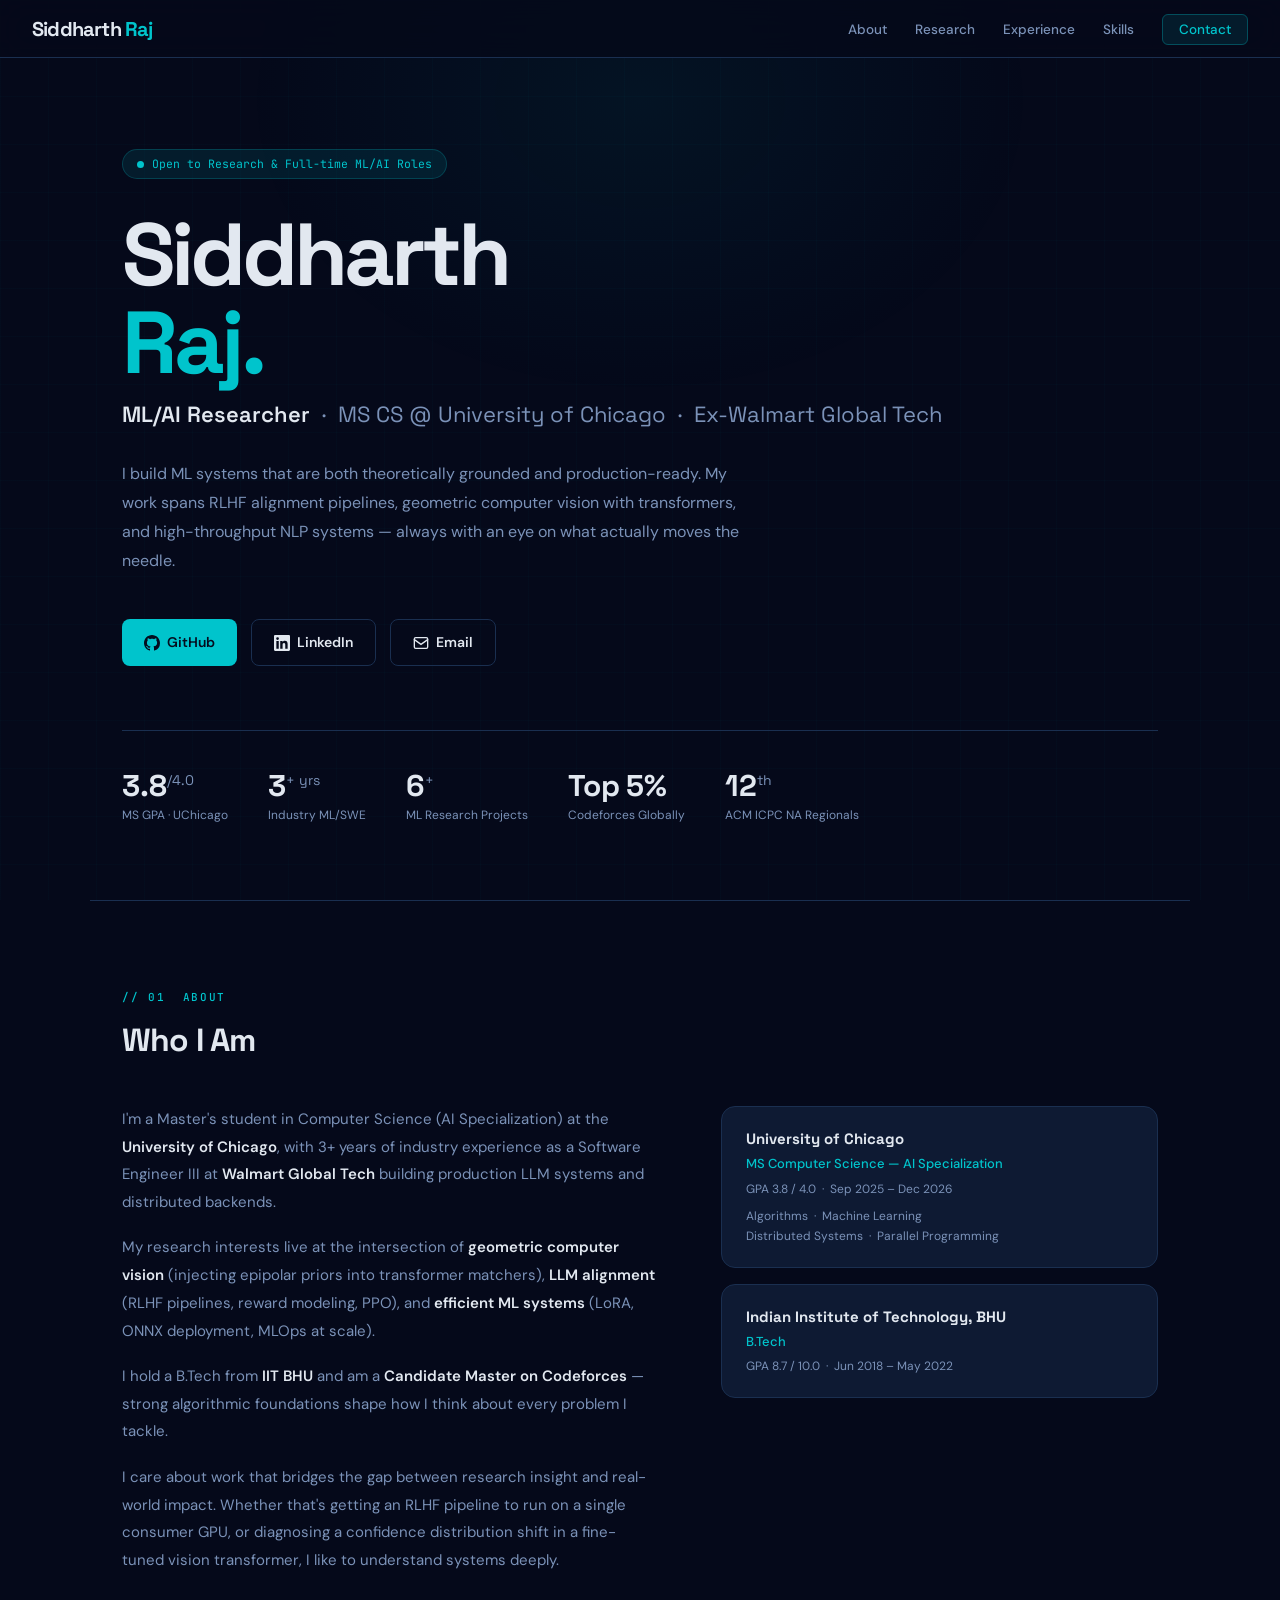
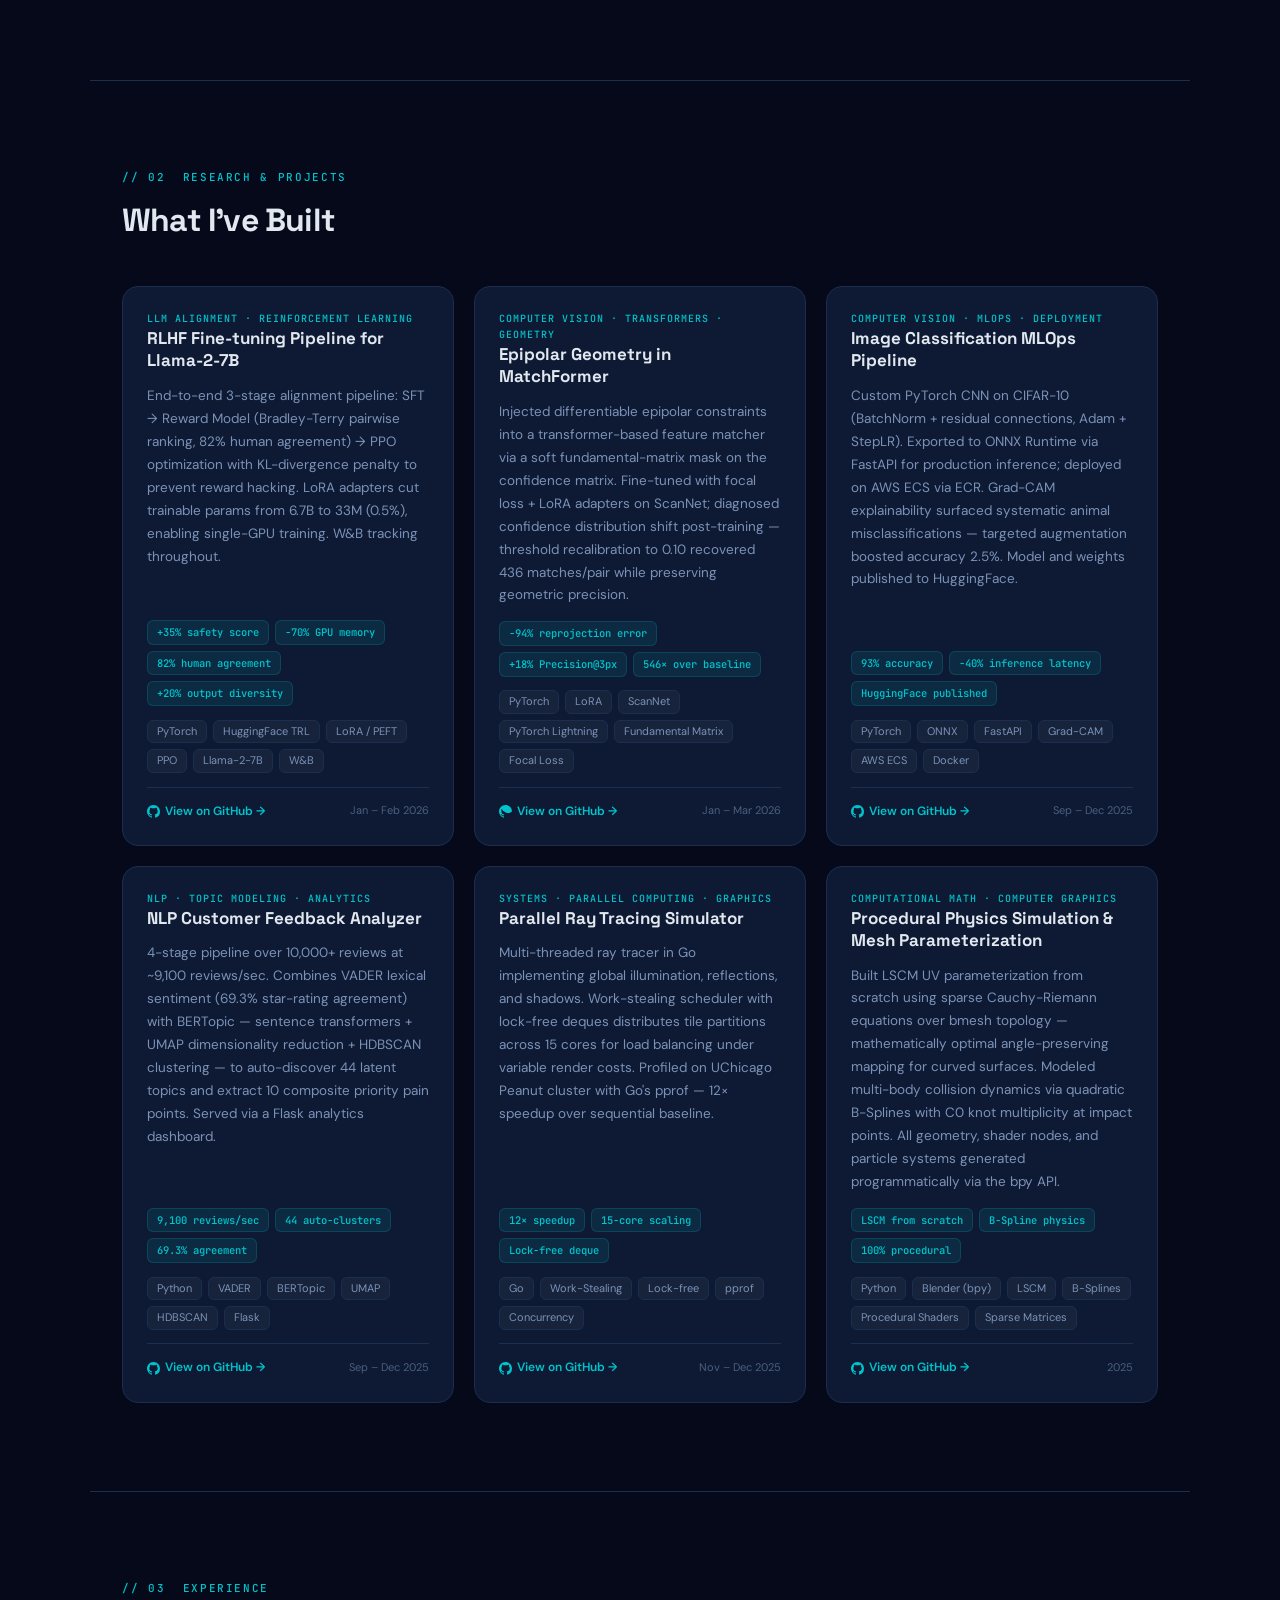
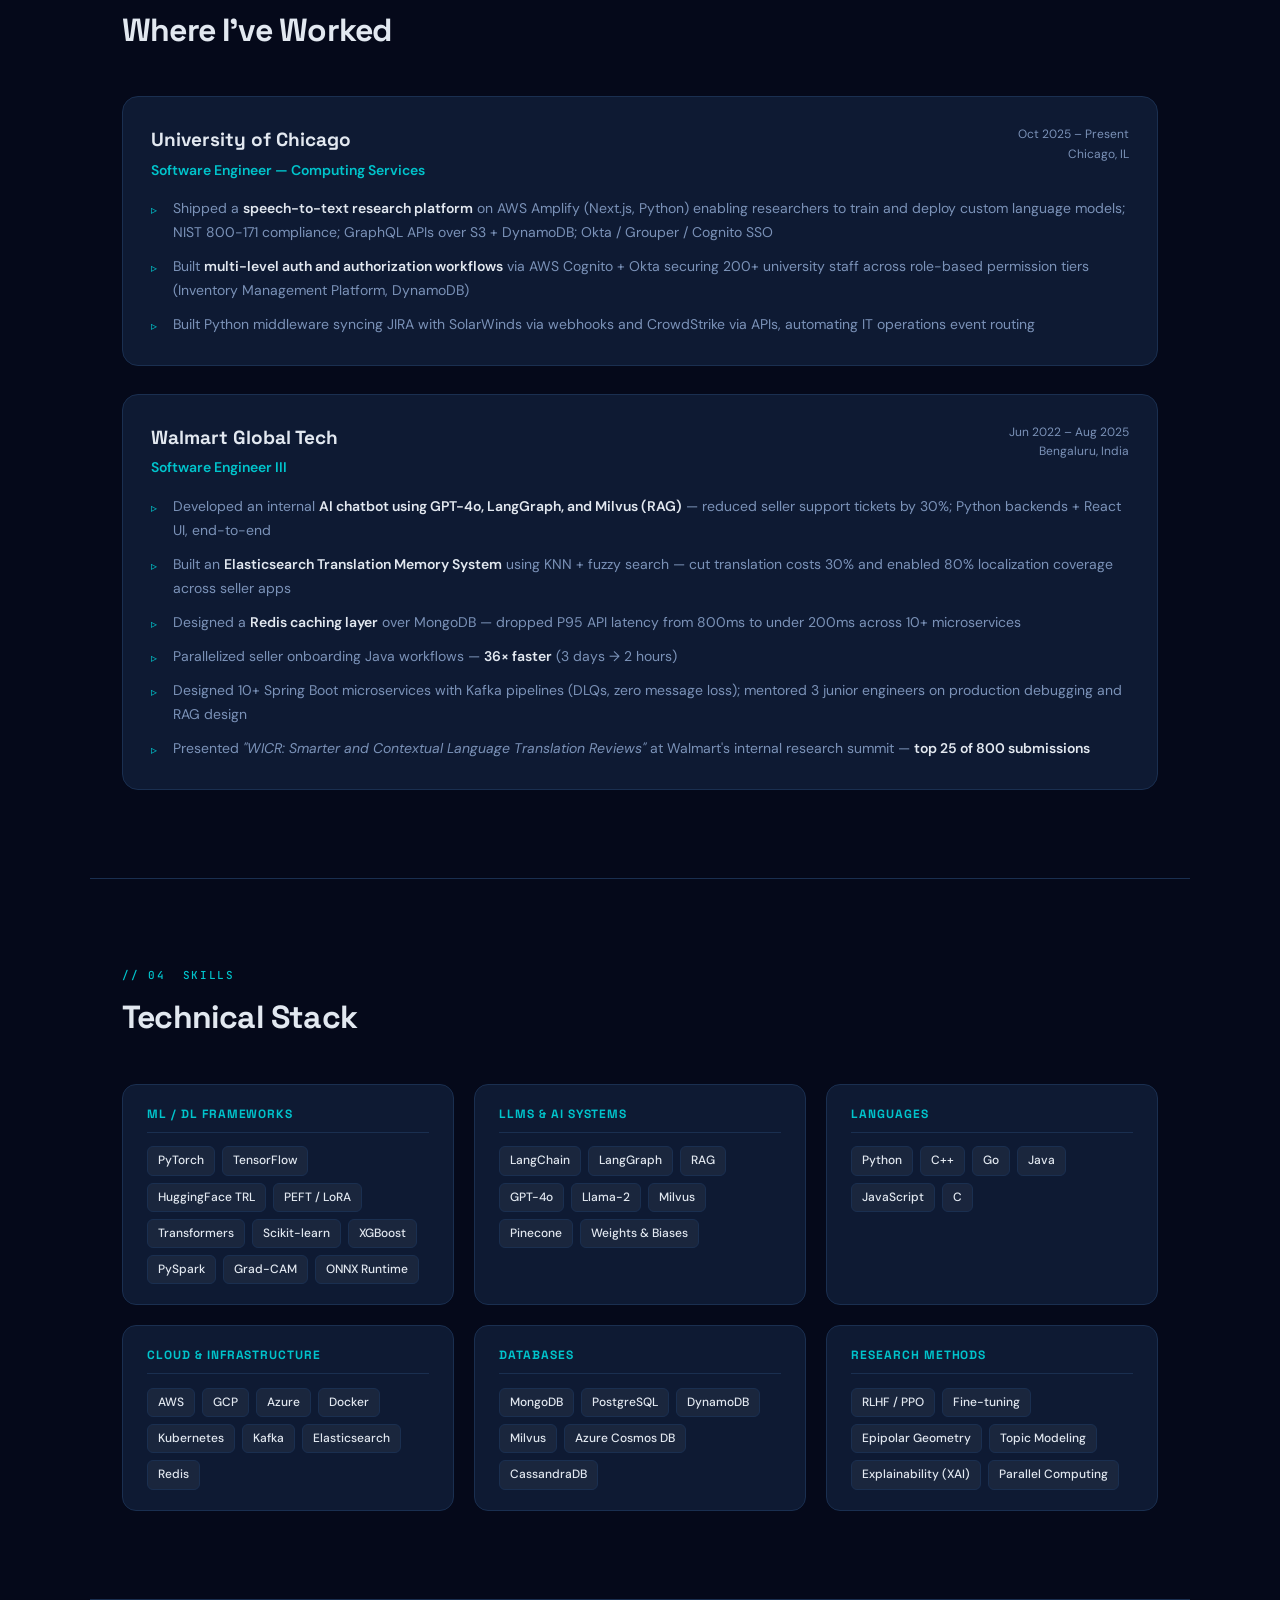
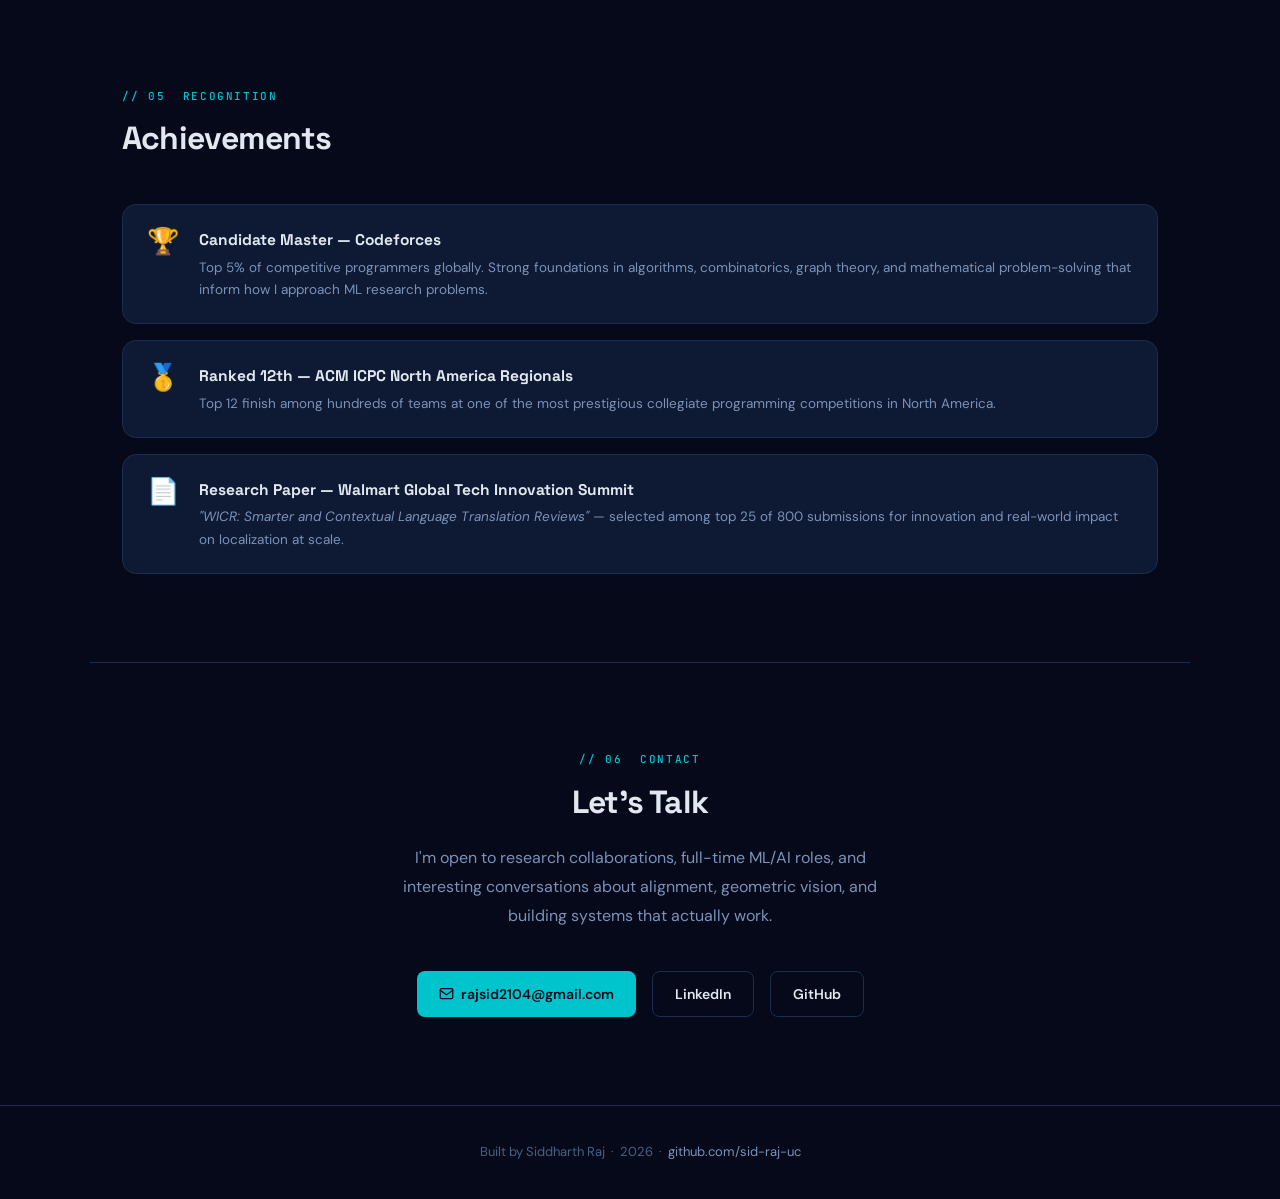
==== index.html @ d649d63a "first commit" ====
<!DOCTYPE html>
<html lang="en">
<head>
  <meta charset="UTF-8">
  <meta name="viewport" content="width=device-width, initial-scale=1.0">
  <title>Siddharth Raj — ML/AI Researcher</title>
  <meta name="description" content="ML/AI Researcher — MS CS (AI Specialization) at University of Chicago. RLHF alignment, geometric computer vision, production ML systems.">
  <link rel="preconnect" href="https://fonts.googleapis.com">
  <link rel="preconnect" href="https://fonts.gstatic.com" crossorigin>
  <link href="https://fonts.googleapis.com/css2?family=Space+Grotesk:wght@300;400;500;600;700&family=DM+Sans:ital,opsz,wght@0,9..40,100..1000;1,9..40,100..1000&family=JetBrains+Mono:wght@400;500&display=swap" rel="stylesheet">
  <style>
    :root {
      --bg:          #05091a;
      --surface:     #0b1428;
      --card:        #0e1a33;
      --card-hover:  #122040;
      --accent:      #00c4cc;
      --accent-dim:  rgba(0,196,204,0.10);
      --accent2:     #818cf8;
      --text:        #e2e8f0;
      --text-muted:  #7b92b8;
      --text-faint:  #4a6080;
      --border:      #1a2f50;
      --border-hover:#2a4870;
    }

    *, *::before, *::after { margin: 0; padding: 0; box-sizing: border-box; }
    html { scroll-behavior: smooth; font-size: 16px; }

    body {
      font-family: 'DM Sans', sans-serif;
      background: var(--bg);
      color: var(--text);
      line-height: 1.6;
      overflow-x: hidden;
    }

    /* ─── GRID BACKGROUND ─── */
    body::before {
      content: '';
      position: fixed;
      inset: 0;
      background-image:
        linear-gradient(rgba(0,196,204,0.025) 1px, transparent 1px),
        linear-gradient(90deg, rgba(0,196,204,0.025) 1px, transparent 1px);
      background-size: 48px 48px;
      pointer-events: none;
      z-index: 0;
    }

    /* Radial glow top center */
    body::after {
      content: '';
      position: fixed;
      top: -200px;
      left: 50%;
      transform: translateX(-50%);
      width: 800px;
      height: 600px;
      background: radial-gradient(ellipse at center, rgba(0,196,204,0.06) 0%, transparent 70%);
      pointer-events: none;
      z-index: 0;
    }

    nav, main, footer { position: relative; z-index: 1; }

    /* ─── NAV ─── */
    nav {
      position: fixed;
      top: 0; left: 0; right: 0;
      z-index: 100;
      height: 58px;
      display: flex;
      align-items: center;
      justify-content: space-between;
      padding: 0 2rem;
      background: rgba(5,9,26,0.80);
      backdrop-filter: blur(16px);
      border-bottom: 1px solid var(--border);
    }

    .nav-logo {
      font-family: 'Space Grotesk', sans-serif;
      font-weight: 700;
      font-size: 20px;
      color: var(--text);
      letter-spacing: -0.04em;
    }

    .nav-logo span { color: var(--accent); }

    .nav-links {
      display: flex;
      gap: 1.75rem;
      list-style: none;
    }

    .nav-links a {
      font-size: 13.5px;
      font-weight: 500;
      color: var(--text-muted);
      text-decoration: none;
      transition: color 0.2s;
    }

    .nav-links a:hover { color: var(--accent); }

    .nav-cta {
      padding: 6px 16px;
      background: var(--accent-dim);
      border: 1px solid rgba(0,196,204,0.30);
      border-radius: 6px;
      color: var(--accent) !important;
    }

    /* ─── LAYOUT ─── */
    main { padding-top: 58px; }

    section {
      padding: 5.5rem 2rem;
      max-width: 1100px;
      margin: 0 auto;
    }

    .section-label {
      font-family: 'JetBrains Mono', monospace;
      font-size: 11px;
      font-weight: 500;
      color: var(--accent);
      text-transform: uppercase;
      letter-spacing: 0.15em;
      margin-bottom: 0.5rem;
    }

    .section-title {
      font-family: 'Space Grotesk', sans-serif;
      font-size: clamp(24px, 3.5vw, 32px);
      font-weight: 700;
      letter-spacing: -0.025em;
      margin-bottom: 2.5rem;
    }

    hr.section-rule {
      border: none;
      border-top: 1px solid var(--border);
      max-width: 1100px;
      margin: 0 auto;
    }

    /* ─── HERO ─── */
    #hero {
      min-height: calc(100vh - 58px);
      display: flex;
      flex-direction: column;
      justify-content: center;
      padding-top: 4rem;
      padding-bottom: 3rem;
    }

    .hero-badge {
      display: inline-flex;
      align-items: center;
      gap: 8px;
      font-family: 'JetBrains Mono', monospace;
      font-size: 11.5px;
      color: var(--accent);
      background: var(--accent-dim);
      border: 1px solid rgba(0,196,204,0.22);
      border-radius: 100px;
      padding: 5px 14px;
      margin-bottom: 2rem;
      width: fit-content;
    }

    .hero-badge .dot {
      width: 7px; height: 7px;
      border-radius: 50%;
      background: var(--accent);
      animation: pulse 2.2s ease-in-out infinite;
    }

    @keyframes pulse {
      0%, 100% { opacity: 1; transform: scale(1); }
      50%       { opacity: 0.35; transform: scale(0.85); }
    }

    #hero h1 {
      font-family: 'Space Grotesk', sans-serif;
      font-size: clamp(52px, 8vw, 88px);
      font-weight: 700;
      letter-spacing: -0.045em;
      line-height: 1.0;
      color: var(--text);
      margin-bottom: 0.6rem;
    }

    #hero h1 .name-accent { color: var(--accent); }

    .hero-tagline {
      font-family: 'Space Grotesk', sans-serif;
      font-size: clamp(17px, 2.5vw, 22px);
      font-weight: 400;
      color: var(--text-muted);
      margin-bottom: 1.75rem;
    }

    .hero-tagline strong { color: var(--text); font-weight: 600; }

    .hero-desc {
      font-size: 16px;
      color: var(--text-muted);
      max-width: 620px;
      line-height: 1.8;
      margin-bottom: 2.75rem;
    }

    .hero-cta {
      display: flex;
      gap: 0.875rem;
      flex-wrap: wrap;
      margin-bottom: 4rem;
    }

    .btn {
      display: inline-flex; align-items: center; gap: 7px;
      padding: 11px 22px; border-radius: 8px;
      font-size: 14px; font-weight: 600;
      text-decoration: none;
      transition: all 0.2s;
      cursor: pointer;
    }

    .btn-primary {
      background: var(--accent);
      color: #040c1e;
    }

    .btn-primary:hover {
      background: #10d9e2;
      transform: translateY(-2px);
      box-shadow: 0 10px 28px rgba(0,196,204,0.28);
    }

    .btn-outline {
      background: transparent;
      color: var(--text);
      border: 1px solid var(--border);
    }

    .btn-outline:hover {
      border-color: var(--accent);
      color: var(--accent);
      transform: translateY(-2px);
    }

    .hero-stats {
      display: flex;
      gap: 2.5rem;
      padding-top: 2.5rem;
      border-top: 1px solid var(--border);
      flex-wrap: wrap;
    }

    .stat-val {
      font-family: 'Space Grotesk', sans-serif;
      font-size: 30px;
      font-weight: 700;
      color: var(--text);
      line-height: 1;
    }

    .stat-val sup {
      font-size: 14px;
      color: var(--text-muted);
      font-weight: 400;
    }

    .stat-lbl {
      font-size: 12px;
      color: var(--text-muted);
      margin-top: 5px;
    }

    /* ─── ABOUT ─── */
    .about-grid {
      display: grid;
      grid-template-columns: 1.1fr 0.9fr;
      gap: 4rem;
      align-items: start;
    }

    .about-text p {
      font-size: 15px;
      color: var(--text-muted);
      line-height: 1.85;
      margin-bottom: 1.1rem;
    }

    .about-text p strong { color: var(--text); font-weight: 600; }

    .edu-cards { display: flex; flex-direction: column; gap: 1rem; }

    .edu-card {
      background: var(--card);
      border: 1px solid var(--border);
      border-radius: 14px;
      padding: 1.25rem 1.5rem;
      transition: border-color 0.2s, background 0.2s;
    }

    .edu-card:hover {
      border-color: var(--accent);
      background: var(--card-hover);
    }

    .edu-school {
      font-family: 'Space Grotesk', sans-serif;
      font-size: 15px;
      font-weight: 700;
      color: var(--text);
    }

    .edu-degree {
      font-size: 13px;
      color: var(--accent);
      font-weight: 500;
      margin-top: 3px;
    }

    .edu-meta { font-size: 12px; color: var(--text-muted); margin-top: 5px; }

    /* ─── PROJECTS ─── */
    .project-grid {
      display: grid;
      grid-template-columns: repeat(auto-fill, minmax(330px, 1fr));
      gap: 1.25rem;
    }

    .project-card {
      background: var(--card);
      border: 1px solid var(--border);
      border-radius: 16px;
      padding: 1.5rem;
      display: flex;
      flex-direction: column;
      gap: 0.85rem;
      text-decoration: none;
      color: inherit;
      position: relative;
      overflow: hidden;
      transition: border-color 0.25s, background 0.25s, transform 0.25s, box-shadow 0.25s;
    }

    .project-card::after {
      content: '';
      position: absolute;
      top: 0; left: 0; right: 0;
      height: 2px;
      background: linear-gradient(90deg, var(--accent), var(--accent2));
      opacity: 0;
      transition: opacity 0.25s;
    }

    .project-card:hover {
      border-color: var(--border-hover);
      background: var(--card-hover);
      transform: translateY(-4px);
      box-shadow: 0 16px 40px rgba(0,0,0,0.35);
    }

    .project-card:hover::after { opacity: 1; }

    .project-kind {
      font-family: 'JetBrains Mono', monospace;
      font-size: 10px;
      font-weight: 500;
      color: var(--accent);
      text-transform: uppercase;
      letter-spacing: 0.1em;
    }

    .project-name {
      font-family: 'Space Grotesk', sans-serif;
      font-size: 17px;
      font-weight: 700;
      color: var(--text);
      line-height: 1.3;
    }

    .project-desc {
      font-size: 13.5px;
      color: var(--text-muted);
      line-height: 1.7;
      flex: 1;
    }

    .metrics {
      display: flex;
      flex-wrap: wrap;
      gap: 6px;
    }

    .chip {
      font-family: 'JetBrains Mono', monospace;
      font-size: 10.5px;
      font-weight: 500;
      color: var(--accent);
      background: var(--accent-dim);
      border: 1px solid rgba(0,196,204,0.18);
      border-radius: 6px;
      padding: 3px 9px;
    }

    .tags {
      display: flex;
      flex-wrap: wrap;
      gap: 6px;
    }

    .tag {
      font-size: 11px;
      color: var(--text-muted);
      background: rgba(255,255,255,0.04);
      border: 1px solid var(--border);
      border-radius: 6px;
      padding: 2px 9px;
    }

    .project-footer {
      display: flex;
      justify-content: space-between;
      align-items: center;
      padding-top: 0.875rem;
      border-top: 1px solid var(--border);
    }

    .gh-link {
      font-size: 12px;
      font-weight: 600;
      color: var(--accent);
      display: flex;
      align-items: center;
      gap: 5px;
    }

    .project-date { font-size: 11px; color: var(--text-faint); }

    /* ─── EXPERIENCE ─── */
    .exp-list { display: flex; flex-direction: column; gap: 1.75rem; }

    .exp-card {
      background: var(--card);
      border: 1px solid var(--border);
      border-radius: 16px;
      padding: 1.75rem;
      transition: border-color 0.2s, background 0.2s;
    }

    .exp-card:hover {
      border-color: var(--border-hover);
      background: var(--card-hover);
    }

    .exp-header {
      display: flex;
      justify-content: space-between;
      align-items: flex-start;
      gap: 1rem;
      margin-bottom: 1rem;
    }

    .exp-company {
      font-family: 'Space Grotesk', sans-serif;
      font-size: 19px;
      font-weight: 700;
      color: var(--text);
    }

    .exp-role {
      font-size: 14px;
      font-weight: 600;
      color: var(--accent);
      margin-top: 3px;
    }

    .exp-meta {
      text-align: right;
      font-size: 12px;
      color: var(--text-muted);
      line-height: 1.6;
      white-space: nowrap;
    }

    .exp-bullets {
      list-style: none;
      display: flex;
      flex-direction: column;
      gap: 0.65rem;
    }

    .exp-bullets li {
      font-size: 14px;
      color: var(--text-muted);
      padding-left: 1.4rem;
      position: relative;
      line-height: 1.7;
    }

    .exp-bullets li::before {
      content: '▹';
      position: absolute;
      left: 0;
      color: var(--accent);
      font-size: 12px;
      top: 3px;
    }

    .exp-bullets li strong { color: var(--text); font-weight: 600; }

    /* ─── SKILLS ─── */
    .skills-grid {
      display: grid;
      grid-template-columns: repeat(auto-fill, minmax(260px, 1fr));
      gap: 1.25rem;
    }

    .skill-group {
      background: var(--card);
      border: 1px solid var(--border);
      border-radius: 14px;
      padding: 1.25rem 1.5rem;
    }

    .skill-cat {
      font-family: 'Space Grotesk', sans-serif;
      font-size: 12px;
      font-weight: 700;
      text-transform: uppercase;
      letter-spacing: 0.08em;
      color: var(--accent);
      margin-bottom: 0.85rem;
      padding-bottom: 0.5rem;
      border-bottom: 1px solid var(--border);
    }

    .skill-tags { display: flex; flex-wrap: wrap; gap: 7px; }

    .skill-tag {
      font-size: 12px;
      color: var(--text);
      background: rgba(255,255,255,0.05);
      border: 1px solid var(--border);
      border-radius: 6px;
      padding: 4px 10px;
      font-weight: 500;
    }

    /* ─── ACHIEVEMENTS ─── */
    .ach-list { display: flex; flex-direction: column; gap: 1rem; }

    .ach-card {
      display: flex;
      align-items: flex-start;
      gap: 1.25rem;
      background: var(--card);
      border: 1px solid var(--border);
      border-radius: 14px;
      padding: 1.4rem 1.5rem;
      transition: border-color 0.2s, background 0.2s;
    }

    .ach-card:hover {
      border-color: var(--border-hover);
      background: var(--card-hover);
    }

    .ach-icon { font-size: 26px; flex-shrink: 0; line-height: 1; }

    .ach-title {
      font-family: 'Space Grotesk', sans-serif;
      font-size: 15.5px;
      font-weight: 700;
      color: var(--text);
    }

    .ach-desc { font-size: 13.5px; color: var(--text-muted); margin-top: 4px; line-height: 1.65; }

    /* ─── CONTACT ─── */
    #contact { text-align: center; }
    #contact .section-title { margin-bottom: 1rem; }

    .contact-desc {
      font-size: 16px;
      color: var(--text-muted);
      max-width: 480px;
      margin: 0 auto 2.5rem;
      line-height: 1.8;
    }

    .contact-links {
      display: flex;
      justify-content: center;
      gap: 1rem;
      flex-wrap: wrap;
    }

    /* ─── FOOTER ─── */
    footer {
      text-align: center;
      padding: 2.25rem 2rem;
      border-top: 1px solid var(--border);
      font-size: 13px;
      color: var(--text-faint);
    }

    footer a { color: var(--text-muted); text-decoration: none; }
    footer a:hover { color: var(--accent); }

    /* ─── FADE IN ─── */
    .fade-in {
      opacity: 0;
      transform: translateY(22px);
      transition: opacity 0.65s ease, transform 0.65s ease;
    }

    .fade-in.visible { opacity: 1; transform: translateY(0); }

    /* staggered children */
    .stagger > * { opacity: 0; transform: translateY(18px); transition: opacity 0.55s ease, transform 0.55s ease; }
    .stagger.visible > *:nth-child(1) { opacity:1; transform:none; transition-delay: 0.05s; }
    .stagger.visible > *:nth-child(2) { opacity:1; transform:none; transition-delay: 0.15s; }
    .stagger.visible > *:nth-child(3) { opacity:1; transform:none; transition-delay: 0.25s; }
    .stagger.visible > *:nth-child(4) { opacity:1; transform:none; transition-delay: 0.32s; }
    .stagger.visible > *:nth-child(5) { opacity:1; transform:none; transition-delay: 0.38s; }
    .stagger.visible > *:nth-child(6) { opacity:1; transform:none; transition-delay: 0.44s; }

    /* ─── ICONS (inline SVG helpers) ─── */
    .icon { display: inline-block; vertical-align: middle; }

    /* ─── RESPONSIVE ─── */
    @media (max-width: 768px) {
      .about-grid { grid-template-columns: 1fr; gap: 2.5rem; }
      .exp-header { flex-direction: column; }
      .exp-meta { text-align: left; }
      .nav-links { display: none; }
      .hero-stats { gap: 1.75rem; }
    }

    @media (max-width: 480px) {
      section { padding: 3.5rem 1.25rem; }
      #hero h1 { font-size: 44px; }
      .project-grid { grid-template-columns: 1fr; }
    }
  </style>
</head>
<body>

  <!-- ─── NAV ─── -->
  <nav>
    <div class="nav-logo">Siddharth<span> Raj</span></div>
    <ul class="nav-links">
      <li><a href="#about">About</a></li>
      <li><a href="#projects">Research</a></li>
      <li><a href="#experience">Experience</a></li>
      <li><a href="#skills">Skills</a></li>
      <li><a href="#contact" class="nav-cta">Contact</a></li>
    </ul>
  </nav>

  <main>

    <!-- ─── HERO ─── -->
    <section id="hero">
      <div class="hero-badge">
        <span class="dot"></span>
        Open to Research &amp; Full-time ML/AI Roles
      </div>

      <h1>Siddharth<br><span class="name-accent">Raj.</span></h1>

      <p class="hero-tagline">
        <strong>ML/AI Researcher</strong> &nbsp;·&nbsp; MS CS @ University of Chicago &nbsp;·&nbsp; Ex-Walmart Global Tech
      </p>

      <p class="hero-desc">
        I build ML systems that are both theoretically grounded and production-ready.
        My work spans RLHF alignment pipelines, geometric computer vision with transformers,
        and high-throughput NLP systems — always with an eye on what actually moves the needle.
      </p>

      <div class="hero-cta">
        <a href="https://github.com/sid-raj-uc" target="_blank" class="btn btn-primary">
          <svg class="icon" width="16" height="16" viewBox="0 0 24 24" fill="currentColor">
            <path d="M12 0C5.37 0 0 5.37 0 12c0 5.31 3.435 9.795 8.205 11.385.6.105.825-.255.825-.57 0-.285-.015-1.23-.015-2.235-3.015.555-3.795-.735-4.035-1.41-.135-.345-.72-1.41-1.23-1.695-.42-.225-1.02-.78-.015-.795.945-.015 1.62.87 1.845 1.23 1.08 1.815 2.805 1.305 3.495.99.105-.78.42-1.305.765-1.605-2.67-.3-5.46-1.335-5.46-5.925 0-1.305.465-2.385 1.23-3.225-.12-.3-.54-1.53.12-3.18 0 0 1.005-.315 3.3 1.23.96-.27 1.98-.405 3-.405s2.04.135 3 .405c2.295-1.56 3.3-1.23 3.3-1.23.66 1.65.24 2.88.12 3.18.765.84 1.23 1.905 1.23 3.225 0 4.605-2.805 5.625-5.475 5.925.435.375.81 1.095.81 2.22 0 1.605-.015 2.895-.015 3.3 0 .315.225.69.825.57A12.02 12.02 0 0 0 24 12c0-6.63-5.37-12-12-12z"/>
          </svg>
          GitHub
        </a>
        <a href="https://linkedin.com/in/siddharth-raj-5115a4184/" target="_blank" class="btn btn-outline">
          <svg class="icon" width="16" height="16" viewBox="0 0 24 24" fill="currentColor">
            <path d="M20.447 20.452h-3.554v-5.569c0-1.328-.027-3.037-1.852-3.037-1.853 0-2.136 1.445-2.136 2.939v5.667H9.351V9h3.414v1.561h.046c.477-.9 1.637-1.85 3.37-1.85 3.601 0 4.267 2.37 4.267 5.455v6.286zM5.337 7.433a2.062 2.062 0 0 1-2.063-2.065 2.064 2.064 0 1 1 2.063 2.065zm1.782 13.019H3.555V9h3.564v11.452zM22.225 0H1.771C.792 0 0 .774 0 1.729v20.542C0 23.227.792 24 1.771 24h20.451C23.2 24 24 23.227 24 22.271V1.729C24 .774 23.2 0 22.222 0h.003z"/>
          </svg>
          LinkedIn
        </a>
        <a href="mailto:rajsid2104@gmail.com" class="btn btn-outline">
          <svg class="icon" width="16" height="16" viewBox="0 0 24 24" fill="none" stroke="currentColor" stroke-width="2" stroke-linecap="round">
            <rect x="2" y="4" width="20" height="16" rx="2"/><path d="m2 7 10 7 10-7"/>
          </svg>
          Email
        </a>
      </div>

      <div class="hero-stats">
        <div>
          <div class="stat-val">3.8<sup>/4.0</sup></div>
          <div class="stat-lbl">MS GPA · UChicago</div>
        </div>
        <div>
          <div class="stat-val">3<sup>+ yrs</sup></div>
          <div class="stat-lbl">Industry ML/SWE</div>
        </div>
        <div>
          <div class="stat-val">6<sup>+</sup></div>
          <div class="stat-lbl">ML Research Projects</div>
        </div>
        <div>
          <div class="stat-val">Top&thinsp;5%</div>
          <div class="stat-lbl">Codeforces Globally</div>
        </div>
        <div>
          <div class="stat-val">12<sup>th</sup></div>
          <div class="stat-lbl">ACM ICPC NA Regionals</div>
        </div>
      </div>
    </section>

    <hr class="section-rule">

    <!-- ─── ABOUT ─── -->
    <section id="about">
      <div class="section-label">// 01 &nbsp;about</div>
      <div class="section-title">Who I Am</div>
      <div class="about-grid">
        <div class="about-text fade-in">
          <p>
            I'm a Master's student in Computer Science (AI Specialization) at the
            <strong>University of Chicago</strong>, with 3+ years of industry experience
            as a Software Engineer III at <strong>Walmart Global Tech</strong> building
            production LLM systems and distributed backends.
          </p>
          <p>
            My research interests live at the intersection of
            <strong>geometric computer vision</strong> (injecting epipolar priors into
            transformer matchers), <strong>LLM alignment</strong> (RLHF pipelines, reward
            modeling, PPO), and <strong>efficient ML systems</strong> (LoRA, ONNX
            deployment, MLOps at scale).
          </p>
          <p>
            I hold a B.Tech from <strong>IIT BHU</strong> and am a
            <strong>Candidate Master on Codeforces</strong> — strong algorithmic
            foundations shape how I think about every problem I tackle.
          </p>
          <p>
            I care about work that bridges the gap between research insight and real-world
            impact. Whether that's getting an RLHF pipeline to run on a single consumer
            GPU, or diagnosing a confidence distribution shift in a fine-tuned vision
            transformer, I like to understand systems deeply.
          </p>
        </div>
        <div class="edu-cards fade-in">
          <div class="edu-card">
            <div class="edu-school">University of Chicago</div>
            <div class="edu-degree">MS Computer Science — AI Specialization</div>
            <div class="edu-meta">GPA 3.8 / 4.0 &nbsp;·&nbsp; Sep 2025 – Dec 2026</div>
            <div class="edu-meta" style="margin-top:7px; line-height:1.7">
              Algorithms &nbsp;·&nbsp; Machine Learning<br>
              Distributed Systems &nbsp;·&nbsp; Parallel Programming
            </div>
          </div>
          <div class="edu-card">
            <div class="edu-school">Indian Institute of Technology, BHU</div>
            <div class="edu-degree">B.Tech</div>
            <div class="edu-meta">GPA 8.7 / 10.0 &nbsp;·&nbsp; Jun 2018 – May 2022</div>
          </div>
        </div>
      </div>
    </section>

    <hr class="section-rule">

    <!-- ─── PROJECTS ─── -->
    <section id="projects">
      <div class="section-label">// 02 &nbsp;research &amp; projects</div>
      <div class="section-title">What I've Built</div>

      <div class="project-grid stagger">

        <!-- RLHF -->
        <a class="project-card" href="https://github.com/sid-raj-uc/RLHF" target="_blank">
          <div>
            <div class="project-kind">LLM Alignment · Reinforcement Learning</div>
            <div class="project-name">RLHF Fine-tuning Pipeline for Llama-2-7B</div>
          </div>
          <p class="project-desc">
            End-to-end 3-stage alignment pipeline: SFT → Reward Model (Bradley-Terry pairwise
            ranking, 82% human agreement) → PPO optimization with KL-divergence penalty to
            prevent reward hacking. LoRA adapters cut trainable params from 6.7B to 33M (0.5%),
            enabling single-GPU training. W&amp;B tracking throughout.
          </p>
          <div class="metrics">
            <span class="chip">+35% safety score</span>
            <span class="chip">−70% GPU memory</span>
            <span class="chip">82% human agreement</span>
            <span class="chip">+20% output diversity</span>
          </div>
          <div class="tags">
            <span class="tag">PyTorch</span>
            <span class="tag">HuggingFace TRL</span>
            <span class="tag">LoRA / PEFT</span>
            <span class="tag">PPO</span>
            <span class="tag">Llama-2-7B</span>
            <span class="tag">W&amp;B</span>
          </div>
          <div class="project-footer">
            <span class="gh-link">
              <svg width="13" height="13" viewBox="0 0 24 24" fill="currentColor"><path d="M12 0C5.37 0 0 5.37 0 12c0 5.31 3.435 9.795 8.205 11.385.6.105.825-.255.825-.57 0-.285-.015-1.23-.015-2.235-3.015.555-3.795-.735-4.035-1.41-.135-.345-.72-1.41-1.23-1.695-.42-.225-1.02-.78-.015-.795.945-.015 1.62.87 1.845 1.23 1.08 1.815 2.805 1.305 3.495.99.105-.78.42-1.305.765-1.605-2.67-.3-5.46-1.335-5.46-5.925 0-1.305.465-2.385 1.23-3.225-.12-.3-.54-1.53.12-3.18 0 0 1.005-.315 3.3 1.23.96-.27 1.98-.405 3-.405s2.04.135 3 .405c2.295-1.56 3.3-1.23 3.3-1.23.66 1.65.24 2.88.12 3.18.765.84 1.23 1.905 1.23 3.225 0 4.605-2.805 5.625-5.475 5.925.435.375.81 1.095.81 2.22 0 1.605-.015 2.895-.015 3.3 0 .315.225.69.825.57A12.02 12.02 0 0 0 24 12c0-6.63-5.37-12-12-12z"/></svg>
              View on GitHub →
            </span>
            <span class="project-date">Jan – Feb 2026</span>
          </div>
        </a>

        <!-- Epipolar -->
        <a class="project-card" href="https://github.com/sid-raj-uc/match-former" target="_blank">
          <div>
            <div class="project-kind">Computer Vision · Transformers · Geometry</div>
            <div class="project-name">Epipolar Geometry in MatchFormer</div>
          </div>
          <p class="project-desc">
            Injected differentiable epipolar constraints into a transformer-based feature
            matcher via a soft fundamental-matrix mask on the confidence matrix. Fine-tuned
            with focal loss + LoRA adapters on ScanNet; diagnosed confidence distribution shift
            post-training — threshold recalibration to 0.10 recovered 436 matches/pair
            while preserving geometric precision.
          </p>
          <div class="metrics">
            <span class="chip">−94% reprojection error</span>
            <span class="chip">+18% Precision@3px</span>
            <span class="chip">546× over baseline</span>
          </div>
          <div class="tags">
            <span class="tag">PyTorch</span>
            <span class="tag">LoRA</span>
            <span class="tag">ScanNet</span>
            <span class="tag">PyTorch Lightning</span>
            <span class="tag">Fundamental Matrix</span>
            <span class="tag">Focal Loss</span>
          </div>
          <div class="project-footer">
            <span class="gh-link">
              <svg width="13" height="13" viewBox="0 0 24 24" fill="currentColor"><path d="M12 0C5.37 0 0 5.37 0 12c0 5.31 3.435 9.795 8.205 11.385.6.105.825-.255.825-.57 0-.285-.015-1.23-.015-2.235-3.015.555-3.795-.735-4.035-1.41-.135-.345-.72-1.41-1.23-1.695-.42-.225-1.02-.78-.015-.795.945-.015 1.62.87 1.845 1.23 1.08 1.815 2.805 1.305 3.495.99.105-.78.42-1.305.765-1.605-2.67-.3-5.46-1.335-5.46-5.925 0-1.605-.015-2.895-.015-3.3 0-.315.225-.69.825-.57A12.02 12.02 0 0 0 24 12c0-6.63-5.37-12-12-12z"/></svg>
              View on GitHub →
            </span>
            <span class="project-date">Jan – Mar 2026</span>
          </div>
        </a>

        <!-- CIFAR MLOps -->
        <a class="project-card" href="https://github.com/sid-raj-uc/cifar-cnn-analysis" target="_blank">
          <div>
            <div class="project-kind">Computer Vision · MLOps · Deployment</div>
            <div class="project-name">Image Classification MLOps Pipeline</div>
          </div>
          <p class="project-desc">
            Custom PyTorch CNN on CIFAR-10 (BatchNorm + residual connections, Adam + StepLR).
            Exported to ONNX Runtime via FastAPI for production inference; deployed on AWS ECS
            via ECR. Grad-CAM explainability surfaced systematic animal misclassifications —
            targeted augmentation boosted accuracy 2.5%. Model and weights published to HuggingFace.
          </p>
          <div class="metrics">
            <span class="chip">93% accuracy</span>
            <span class="chip">−40% inference latency</span>
            <span class="chip">HuggingFace published</span>
          </div>
          <div class="tags">
            <span class="tag">PyTorch</span>
            <span class="tag">ONNX</span>
            <span class="tag">FastAPI</span>
            <span class="tag">Grad-CAM</span>
            <span class="tag">AWS ECS</span>
            <span class="tag">Docker</span>
          </div>
          <div class="project-footer">
            <span class="gh-link">
              <svg width="13" height="13" viewBox="0 0 24 24" fill="currentColor"><path d="M12 0C5.37 0 0 5.37 0 12c0 5.31 3.435 9.795 8.205 11.385.6.105.825-.255.825-.57 0-.285-.015-1.23-.015-2.235-3.015.555-3.795-.735-4.035-1.41-.135-.345-.72-1.41-1.23-1.695-.42-.225-1.02-.78-.015-.795.945-.015 1.62.87 1.845 1.23 1.08 1.815 2.805 1.305 3.495.99.105-.78.42-1.305.765-1.605-2.67-.3-5.46-1.335-5.46-5.925 0-1.305.465-2.385 1.23-3.225-.12-.3-.54-1.53.12-3.18 0 0 1.005-.315 3.3 1.23.96-.27 1.98-.405 3-.405s2.04.135 3 .405c2.295-1.56 3.3-1.23 3.3-1.23.66 1.65.24 2.88.12 3.18.765.84 1.23 1.905 1.23 3.225 0 4.605-2.805 5.625-5.475 5.925.435.375.81 1.095.81 2.22 0 1.605-.015 2.895-.015 3.3 0 .315.225.69.825.57A12.02 12.02 0 0 0 24 12c0-6.63-5.37-12-12-12z"/></svg>
              View on GitHub →
            </span>
            <span class="project-date">Sep – Dec 2025</span>
          </div>
        </a>

        <!-- NLP Feedback -->
        <a class="project-card" href="https://github.com/sid-raj-uc/feedback-analyzer" target="_blank">
          <div>
            <div class="project-kind">NLP · Topic Modeling · Analytics</div>
            <div class="project-name">NLP Customer Feedback Analyzer</div>
          </div>
          <p class="project-desc">
            4-stage pipeline over 10,000+ reviews at ~9,100 reviews/sec. Combines VADER
            lexical sentiment (69.3% star-rating agreement) with BERTopic — sentence
            transformers + UMAP dimensionality reduction + HDBSCAN clustering — to
            auto-discover 44 latent topics and extract 10 composite priority pain points.
            Served via a Flask analytics dashboard.
          </p>
          <div class="metrics">
            <span class="chip">9,100 reviews/sec</span>
            <span class="chip">44 auto-clusters</span>
            <span class="chip">69.3% agreement</span>
          </div>
          <div class="tags">
            <span class="tag">Python</span>
            <span class="tag">VADER</span>
            <span class="tag">BERTopic</span>
            <span class="tag">UMAP</span>
            <span class="tag">HDBSCAN</span>
            <span class="tag">Flask</span>
          </div>
          <div class="project-footer">
            <span class="gh-link">
              <svg width="13" height="13" viewBox="0 0 24 24" fill="currentColor"><path d="M12 0C5.37 0 0 5.37 0 12c0 5.31 3.435 9.795 8.205 11.385.6.105.825-.255.825-.57 0-.285-.015-1.23-.015-2.235-3.015.555-3.795-.735-4.035-1.41-.135-.345-.72-1.41-1.23-1.695-.42-.225-1.02-.78-.015-.795.945-.015 1.62.87 1.845 1.23 1.08 1.815 2.805 1.305 3.495.99.105-.78.42-1.305.765-1.605-2.67-.3-5.46-1.335-5.46-5.925 0-1.305.465-2.385 1.23-3.225-.12-.3-.54-1.53.12-3.18 0 0 1.005-.315 3.3 1.23.96-.27 1.98-.405 3-.405s2.04.135 3 .405c2.295-1.56 3.3-1.23 3.3-1.23.66 1.65.24 2.88.12 3.18.765.84 1.23 1.905 1.23 3.225 0 4.605-2.805 5.625-5.475 5.925.435.375.81 1.095.81 2.22 0 1.605-.015 2.895-.015 3.3 0 .315.225.69.825.57A12.02 12.02 0 0 0 24 12c0-6.63-5.37-12-12-12z"/></svg>
              View on GitHub →
            </span>
            <span class="project-date">Sep – Dec 2025</span>
          </div>
        </a>

        <!-- Parallel Ray Tracer -->
        <a class="project-card" href="https://github.com/sid-raj-uc/parallel-raytracer" target="_blank">
          <div>
            <div class="project-kind">Systems · Parallel Computing · Graphics</div>
            <div class="project-name">Parallel Ray Tracing Simulator</div>
          </div>
          <p class="project-desc">
            Multi-threaded ray tracer in Go implementing global illumination, reflections, and
            shadows. Work-stealing scheduler with lock-free deques distributes tile partitions
            across 15 cores for load balancing under variable render costs. Profiled on UChicago
            Peanut cluster with Go's pprof — 12× speedup over sequential baseline.
          </p>
          <div class="metrics">
            <span class="chip">12× speedup</span>
            <span class="chip">15-core scaling</span>
            <span class="chip">Lock-free deque</span>
          </div>
          <div class="tags">
            <span class="tag">Go</span>
            <span class="tag">Work-Stealing</span>
            <span class="tag">Lock-free</span>
            <span class="tag">pprof</span>
            <span class="tag">Concurrency</span>
          </div>
          <div class="project-footer">
            <span class="gh-link">
              <svg width="13" height="13" viewBox="0 0 24 24" fill="currentColor"><path d="M12 0C5.37 0 0 5.37 0 12c0 5.31 3.435 9.795 8.205 11.385.6.105.825-.255.825-.57 0-.285-.015-1.23-.015-2.235-3.015.555-3.795-.735-4.035-1.41-.135-.345-.72-1.41-1.23-1.695-.42-.225-1.02-.78-.015-.795.945-.015 1.62.87 1.845 1.23 1.08 1.815 2.805 1.305 3.495.99.105-.78.42-1.305.765-1.605-2.67-.3-5.46-1.335-5.46-5.925 0-1.305.465-2.385 1.23-3.225-.12-.3-.54-1.53.12-3.18 0 0 1.005-.315 3.3 1.23.96-.27 1.98-.405 3-.405s2.04.135 3 .405c2.295-1.56 3.3-1.23 3.3-1.23.66 1.65.24 2.88.12 3.18.765.84 1.23 1.905 1.23 3.225 0 4.605-2.805 5.625-5.475 5.925.435.375.81 1.095.81 2.22 0 1.605-.015 2.895-.015 3.3 0 .315.225.69.825.57A12.02 12.02 0 0 0 24 12c0-6.63-5.37-12-12-12z"/></svg>
              View on GitHub →
            </span>
            <span class="project-date">Nov – Dec 2025</span>
          </div>
        </a>

        <!-- CG Animation -->
        <a class="project-card" href="https://github.com/sid-raj-uc/cg-animation" target="_blank">
          <div>
            <div class="project-kind">Computational Math · Computer Graphics</div>
            <div class="project-name">Procedural Physics Simulation &amp; Mesh Parameterization</div>
          </div>
          <p class="project-desc">
            Built LSCM UV parameterization from scratch using sparse Cauchy-Riemann equations
            over bmesh topology — mathematically optimal angle-preserving mapping for curved
            surfaces. Modeled multi-body collision dynamics via quadratic B-Splines with C0
            knot multiplicity at impact points. All geometry, shader nodes, and particle
            systems generated programmatically via the bpy API.
          </p>
          <div class="metrics">
            <span class="chip">LSCM from scratch</span>
            <span class="chip">B-Spline physics</span>
            <span class="chip">100% procedural</span>
          </div>
          <div class="tags">
            <span class="tag">Python</span>
            <span class="tag">Blender (bpy)</span>
            <span class="tag">LSCM</span>
            <span class="tag">B-Splines</span>
            <span class="tag">Procedural Shaders</span>
            <span class="tag">Sparse Matrices</span>
          </div>
          <div class="project-footer">
            <span class="gh-link">
              <svg width="13" height="13" viewBox="0 0 24 24" fill="currentColor"><path d="M12 0C5.37 0 0 5.37 0 12c0 5.31 3.435 09.795 8.205 11.385.6.105.825-.255.825-.57 0-.285-.015-1.23-.015-2.235-3.015.555-3.795-.735-4.035-1.41-.135-.345-.72-1.41-1.23-1.695-.42-.225-1.02-.78-.015-.795.945-.015 1.62.87 1.845 1.23 1.08 1.815 2.805 1.305 3.495.99.105-.78.42-1.305.765-1.605-2.67-.3-5.46-1.335-5.46-5.925 0-1.305.465-2.385 1.23-3.225-.12-.3-.54-1.53.12-3.18 0 0 1.005-.315 3.3 1.23.96-.27 1.98-.405 3-.405s2.04.135 3 .405c2.295-1.56 3.3-1.23 3.3-1.23.66 1.65.24 2.88.12 3.18.765.84 1.23 1.905 1.23 3.225 0 4.605-2.805 5.625-5.475 5.925.435.375.81 1.095.81 2.22 0 1.605-.015 2.895-.015 3.3 0 .315.225.69.825.57A12.02 12.02 0 0 0 24 12c0-6.63-5.37-12-12-12z"/></svg>
              View on GitHub →
            </span>
            <span class="project-date">2025</span>
          </div>
        </a>

      </div>
    </section>

    <hr class="section-rule">

    <!-- ─── EXPERIENCE ─── -->
    <section id="experience">
      <div class="section-label">// 03 &nbsp;experience</div>
      <div class="section-title">Where I've Worked</div>

      <div class="exp-list">

        <div class="exp-card fade-in">
          <div class="exp-header">
            <div>
              <div class="exp-company">University of Chicago</div>
              <div class="exp-role">Software Engineer — Computing Services</div>
            </div>
            <div class="exp-meta">Oct 2025 – Present<br>Chicago, IL</div>
          </div>
          <ul class="exp-bullets">
            <li>Shipped a <strong>speech-to-text research platform</strong> on AWS Amplify (Next.js, Python) enabling researchers to train and deploy custom language models; NIST 800-171 compliance; GraphQL APIs over S3 + DynamoDB; Okta / Grouper / Cognito SSO</li>
            <li>Built <strong>multi-level auth and authorization workflows</strong> via AWS Cognito + Okta securing 200+ university staff across role-based permission tiers (Inventory Management Platform, DynamoDB)</li>
            <li>Built Python middleware syncing JIRA with SolarWinds via webhooks and CrowdStrike via APIs, automating IT operations event routing</li>
          </ul>
        </div>

        <div class="exp-card fade-in">
          <div class="exp-header">
            <div>
              <div class="exp-company">Walmart Global Tech</div>
              <div class="exp-role">Software Engineer III</div>
            </div>
            <div class="exp-meta">Jun 2022 – Aug 2025<br>Bengaluru, India</div>
          </div>
          <ul class="exp-bullets">
            <li>Developed an internal <strong>AI chatbot using GPT-4o, LangGraph, and Milvus (RAG)</strong> — reduced seller support tickets by 30%; Python backends + React UI, end-to-end</li>
            <li>Built an <strong>Elasticsearch Translation Memory System</strong> using KNN + fuzzy search — cut translation costs 30% and enabled 80% localization coverage across seller apps</li>
            <li>Designed a <strong>Redis caching layer</strong> over MongoDB — dropped P95 API latency from 800ms to under 200ms across 10+ microservices</li>
            <li>Parallelized seller onboarding Java workflows — <strong>36× faster</strong> (3 days → 2 hours)</li>
            <li>Designed 10+ Spring Boot microservices with Kafka pipelines (DLQs, zero message loss); mentored 3 junior engineers on production debugging and RAG design</li>
            <li>Presented <em>"WICR: Smarter and Contextual Language Translation Reviews"</em> at Walmart's internal research summit — <strong>top 25 of 800 submissions</strong></li>
          </ul>
        </div>

      </div>
    </section>

    <hr class="section-rule">

    <!-- ─── SKILLS ─── -->
    <section id="skills">
      <div class="section-label">// 04 &nbsp;skills</div>
      <div class="section-title">Technical Stack</div>

      <div class="skills-grid stagger">

        <div class="skill-group">
          <div class="skill-cat">ML / DL Frameworks</div>
          <div class="skill-tags">
            <span class="skill-tag">PyTorch</span>
            <span class="skill-tag">TensorFlow</span>
            <span class="skill-tag">HuggingFace TRL</span>
            <span class="skill-tag">PEFT / LoRA</span>
            <span class="skill-tag">Transformers</span>
            <span class="skill-tag">Scikit-learn</span>
            <span class="skill-tag">XGBoost</span>
            <span class="skill-tag">PySpark</span>
            <span class="skill-tag">Grad-CAM</span>
            <span class="skill-tag">ONNX Runtime</span>
          </div>
        </div>

        <div class="skill-group">
          <div class="skill-cat">LLMs &amp; AI Systems</div>
          <div class="skill-tags">
            <span class="skill-tag">LangChain</span>
            <span class="skill-tag">LangGraph</span>
            <span class="skill-tag">RAG</span>
            <span class="skill-tag">GPT-4o</span>
            <span class="skill-tag">Llama-2</span>
            <span class="skill-tag">Milvus</span>
            <span class="skill-tag">Pinecone</span>
            <span class="skill-tag">Weights &amp; Biases</span>
          </div>
        </div>

        <div class="skill-group">
          <div class="skill-cat">Languages</div>
          <div class="skill-tags">
            <span class="skill-tag">Python</span>
            <span class="skill-tag">C++</span>
            <span class="skill-tag">Go</span>
            <span class="skill-tag">Java</span>
            <span class="skill-tag">JavaScript</span>
            <span class="skill-tag">C</span>
          </div>
        </div>

        <div class="skill-group">
          <div class="skill-cat">Cloud &amp; Infrastructure</div>
          <div class="skill-tags">
            <span class="skill-tag">AWS</span>
            <span class="skill-tag">GCP</span>
            <span class="skill-tag">Azure</span>
            <span class="skill-tag">Docker</span>
            <span class="skill-tag">Kubernetes</span>
            <span class="skill-tag">Kafka</span>
            <span class="skill-tag">Elasticsearch</span>
            <span class="skill-tag">Redis</span>
          </div>
        </div>

        <div class="skill-group">
          <div class="skill-cat">Databases</div>
          <div class="skill-tags">
            <span class="skill-tag">MongoDB</span>
            <span class="skill-tag">PostgreSQL</span>
            <span class="skill-tag">DynamoDB</span>
            <span class="skill-tag">Milvus</span>
            <span class="skill-tag">Azure Cosmos DB</span>
            <span class="skill-tag">CassandraDB</span>
          </div>
        </div>

        <div class="skill-group">
          <div class="skill-cat">Research Methods</div>
          <div class="skill-tags">
            <span class="skill-tag">RLHF / PPO</span>
            <span class="skill-tag">Fine-tuning</span>
            <span class="skill-tag">Epipolar Geometry</span>
            <span class="skill-tag">Topic Modeling</span>
            <span class="skill-tag">Explainability (XAI)</span>
            <span class="skill-tag">Parallel Computing</span>
          </div>
        </div>

      </div>
    </section>

    <hr class="section-rule">

    <!-- ─── ACHIEVEMENTS ─── -->
    <section id="achievements">
      <div class="section-label">// 05 &nbsp;recognition</div>
      <div class="section-title">Achievements</div>

      <div class="ach-list fade-in">
        <div class="ach-card">
          <div class="ach-icon">🏆</div>
          <div>
            <div class="ach-title">Candidate Master — Codeforces</div>
            <div class="ach-desc">
              Top 5% of competitive programmers globally. Strong foundations in algorithms,
              combinatorics, graph theory, and mathematical problem-solving that inform
              how I approach ML research problems.
            </div>
          </div>
        </div>
        <div class="ach-card">
          <div class="ach-icon">🥇</div>
          <div>
            <div class="ach-title">Ranked 12th — ACM ICPC North America Regionals</div>
            <div class="ach-desc">
              Top 12 finish among hundreds of teams at one of the most prestigious
              collegiate programming competitions in North America.
            </div>
          </div>
        </div>
        <div class="ach-card">
          <div class="ach-icon">📄</div>
          <div>
            <div class="ach-title">Research Paper — Walmart Global Tech Innovation Summit</div>
            <div class="ach-desc">
              <em>"WICR: Smarter and Contextual Language Translation Reviews"</em> — selected
              among top 25 of 800 submissions for innovation and real-world impact on
              localization at scale.
            </div>
          </div>
        </div>
      </div>
    </section>

    <hr class="section-rule">

    <!-- ─── CONTACT ─── -->
    <section id="contact">
      <div class="section-label">// 06 &nbsp;contact</div>
      <div class="section-title">Let's Talk</div>
      <p class="contact-desc">
        I'm open to research collaborations, full-time ML/AI roles, and interesting conversations
        about alignment, geometric vision, and building systems that actually work.
      </p>
      <div class="contact-links">
        <a href="mailto:rajsid2104@gmail.com" class="btn btn-primary">
          <svg class="icon" width="15" height="15" viewBox="0 0 24 24" fill="none" stroke="currentColor" stroke-width="2" stroke-linecap="round">
            <rect x="2" y="4" width="20" height="16" rx="2"/><path d="m2 7 10 7 10-7"/>
          </svg>
          rajsid2104@gmail.com
        </a>
        <a href="https://linkedin.com/in/siddharth-raj-5115a4184/" target="_blank" class="btn btn-outline">LinkedIn</a>
        <a href="https://github.com/sid-raj-uc" target="_blank" class="btn btn-outline">GitHub</a>
      </div>
    </section>

  </main>

  <footer>
    <p>Built by Siddharth Raj &nbsp;·&nbsp; 2026 &nbsp;·&nbsp;
      <a href="https://github.com/sid-raj-uc" target="_blank">github.com/sid-raj-uc</a>
    </p>
  </footer>

  <script>
    // Intersection observer for fade-in animations
    const io = new IntersectionObserver((entries) => {
      entries.forEach(e => {
        if (e.isIntersecting) {
          e.target.classList.add('visible');
          io.unobserve(e.target);
        }
      });
    }, { threshold: 0.08 });

    document.querySelectorAll('.fade-in, .stagger').forEach(el => io.observe(el));

    // Active nav link on scroll
    const sections = document.querySelectorAll('section[id]');
    const navLinks = document.querySelectorAll('.nav-links a');

    const sio = new IntersectionObserver((entries) => {
      entries.forEach(e => {
        if (e.isIntersecting) {
          navLinks.forEach(a => a.style.color = '');
          const active = document.querySelector(`.nav-links a[href="#${e.target.id}"]`);
          if (active) active.style.color = 'var(--accent)';
        }
      });
    }, { rootMargin: '-40% 0px -55% 0px' });

    sections.forEach(s => sio.observe(s));
  </script>

</body>
</html>
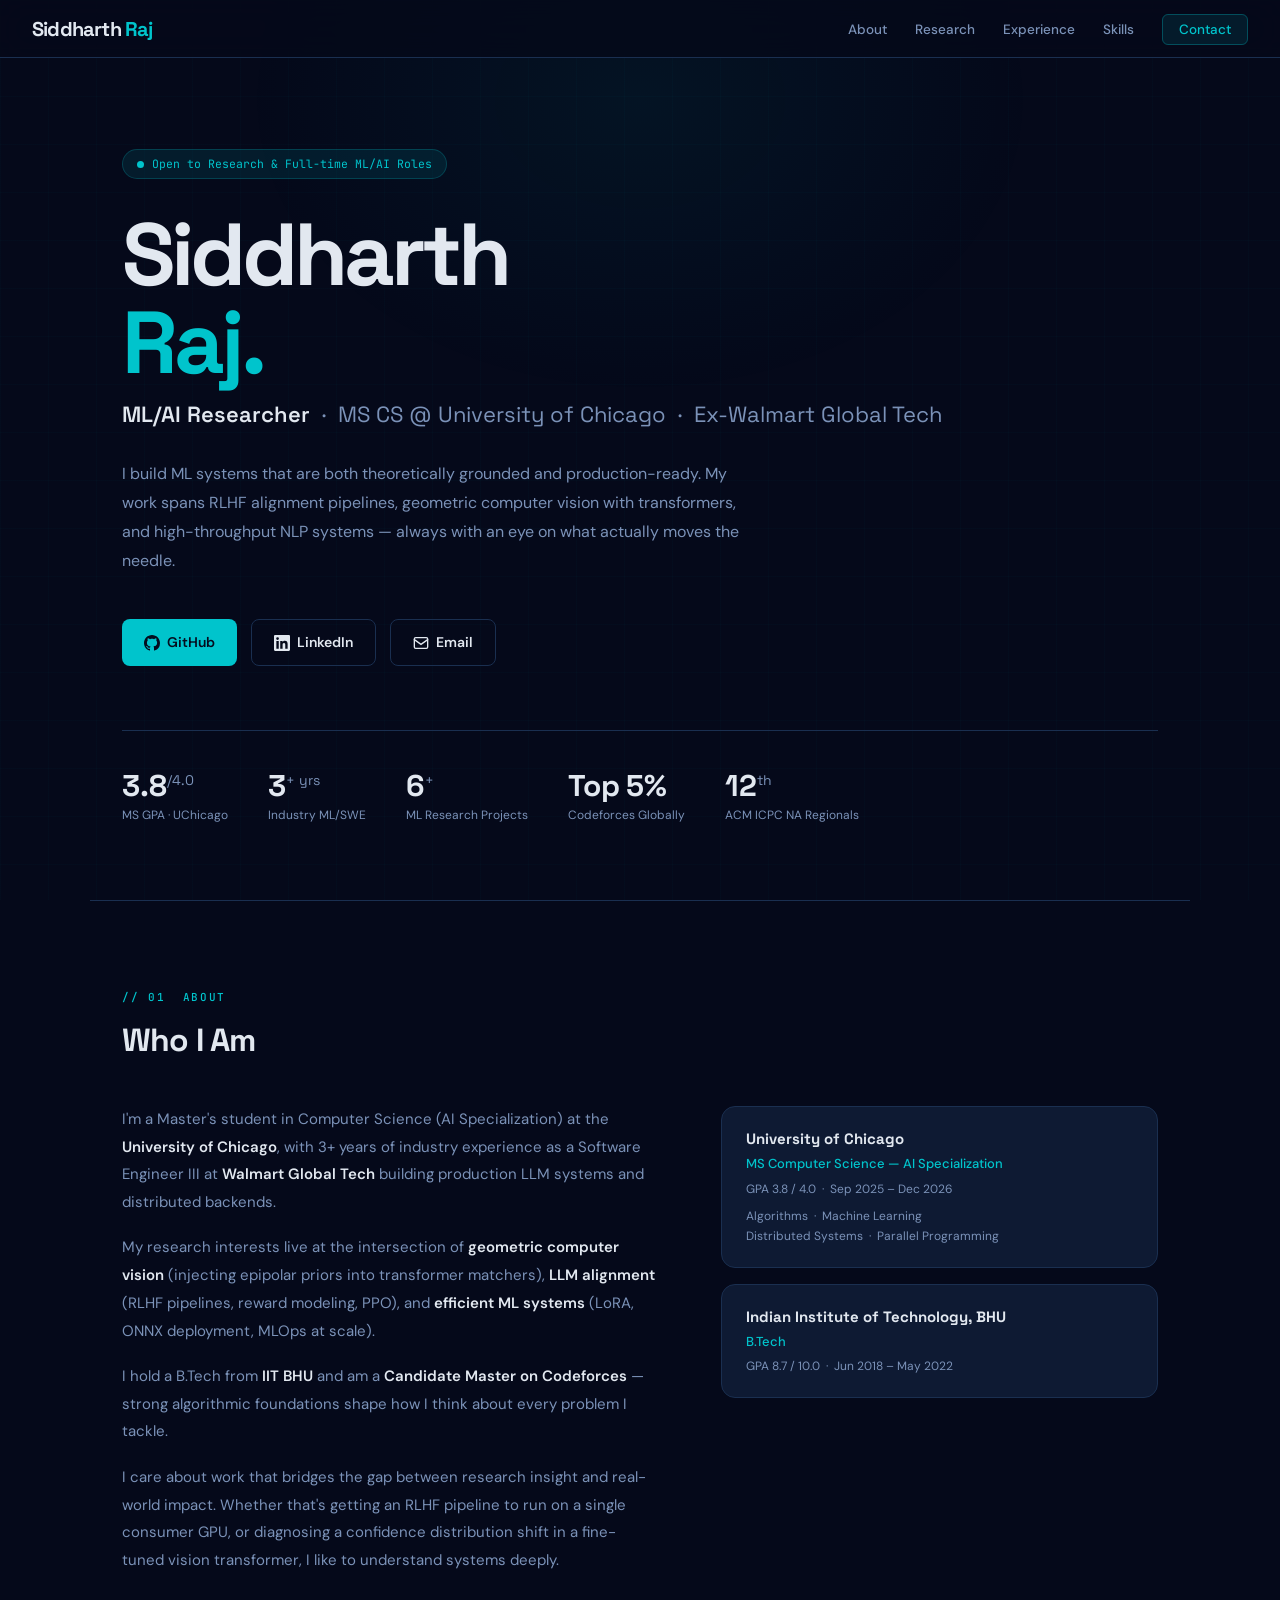
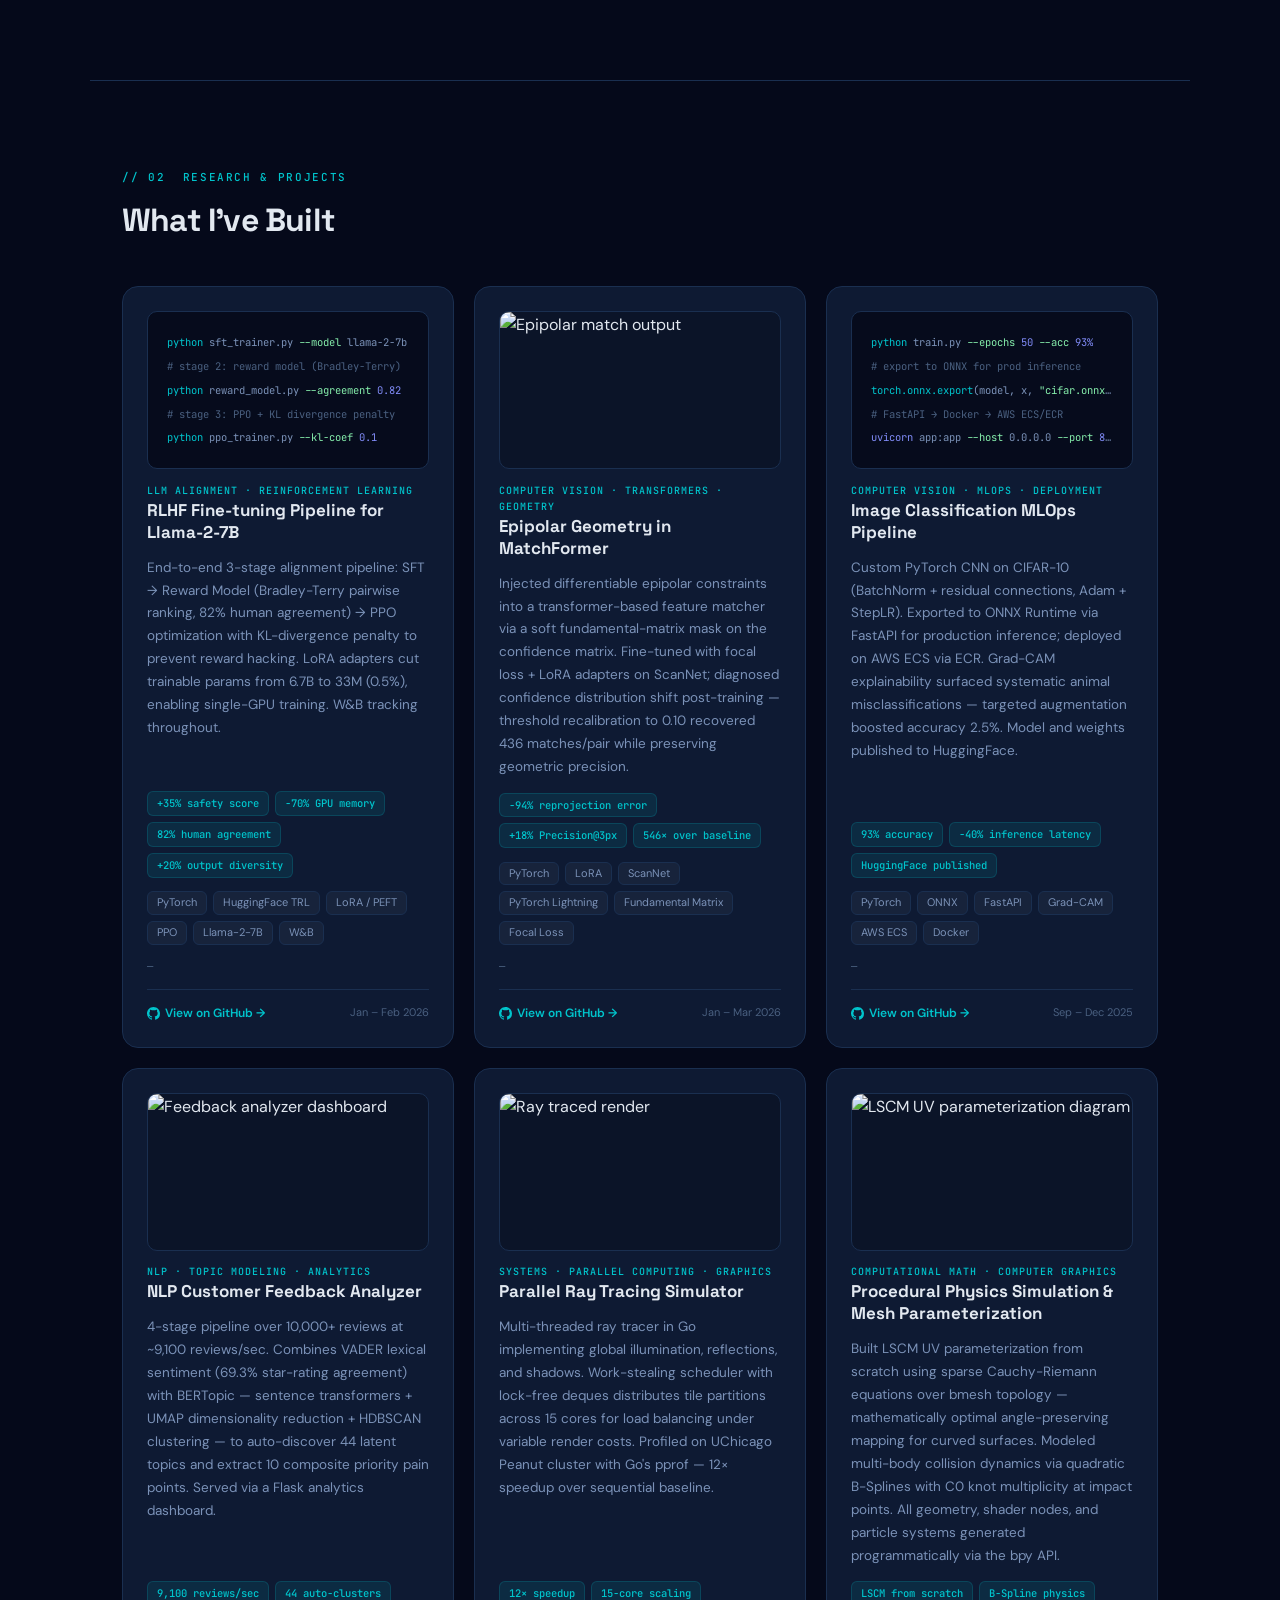
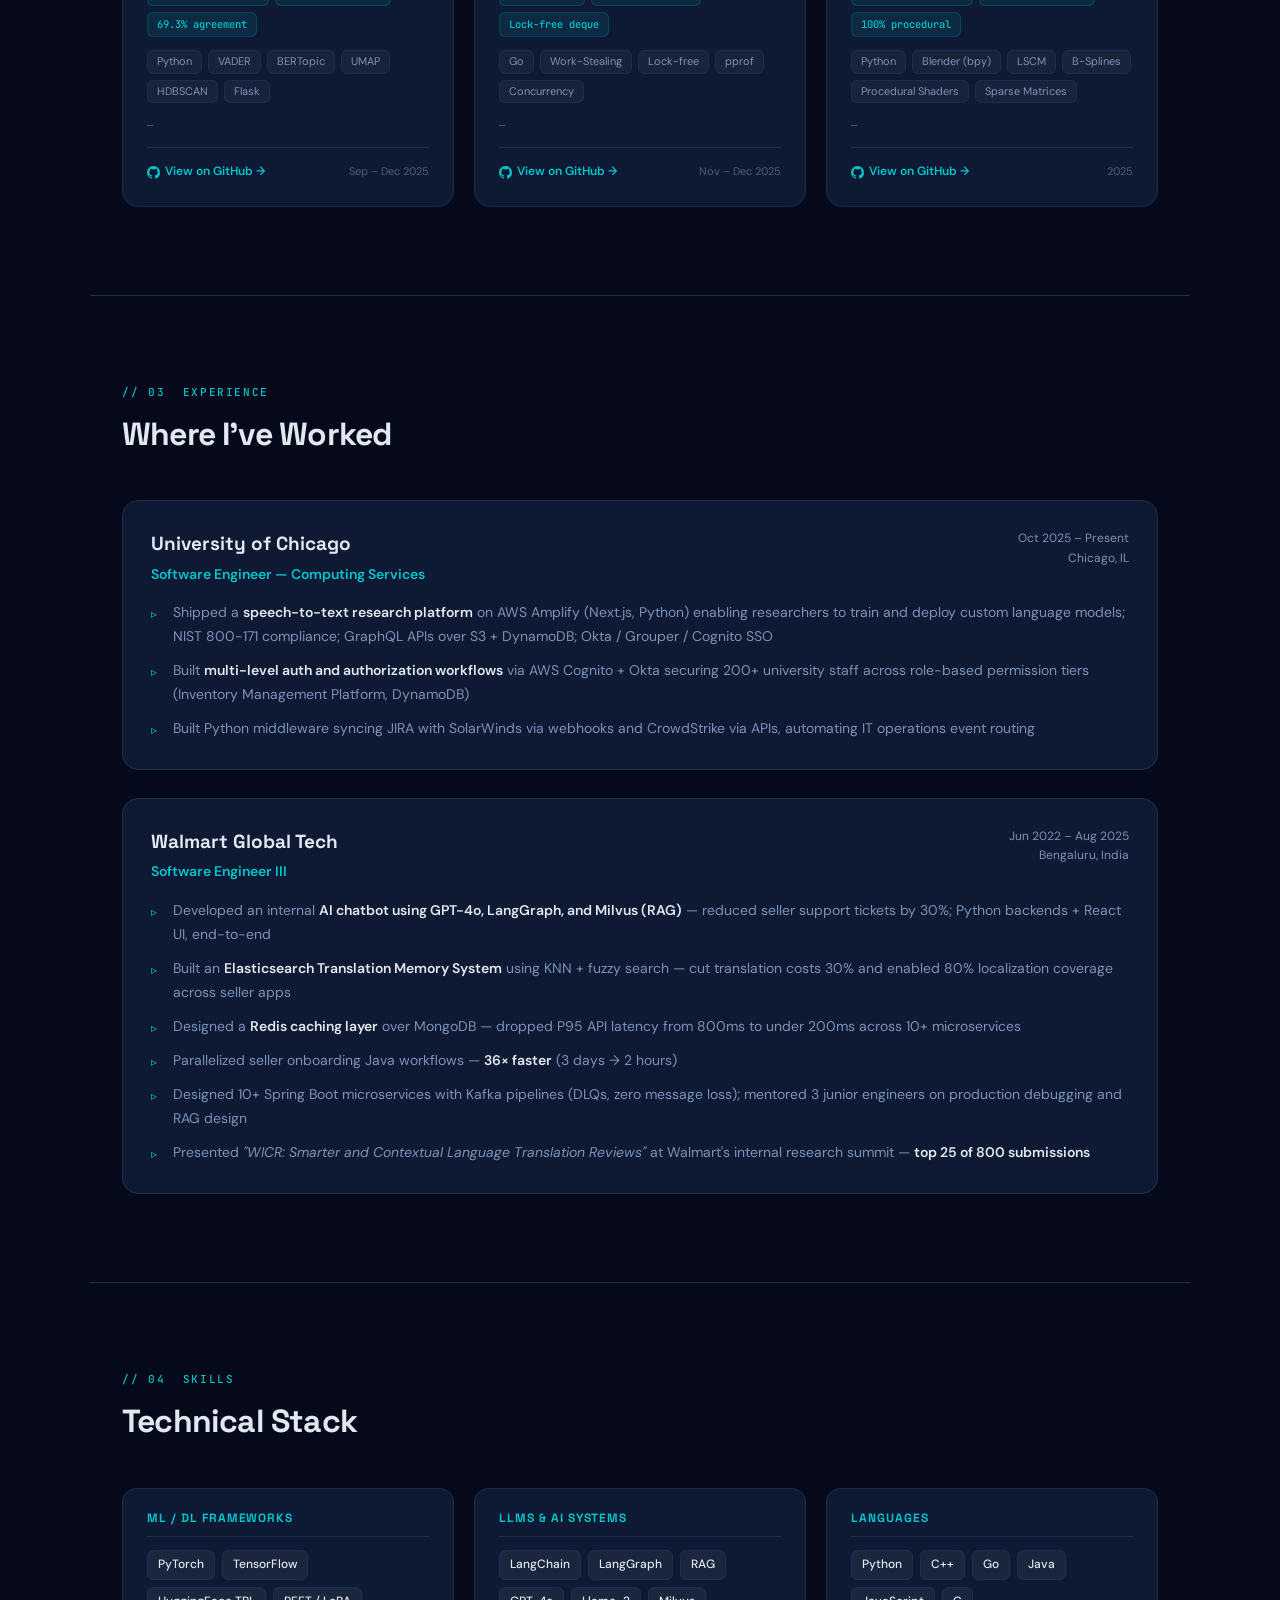
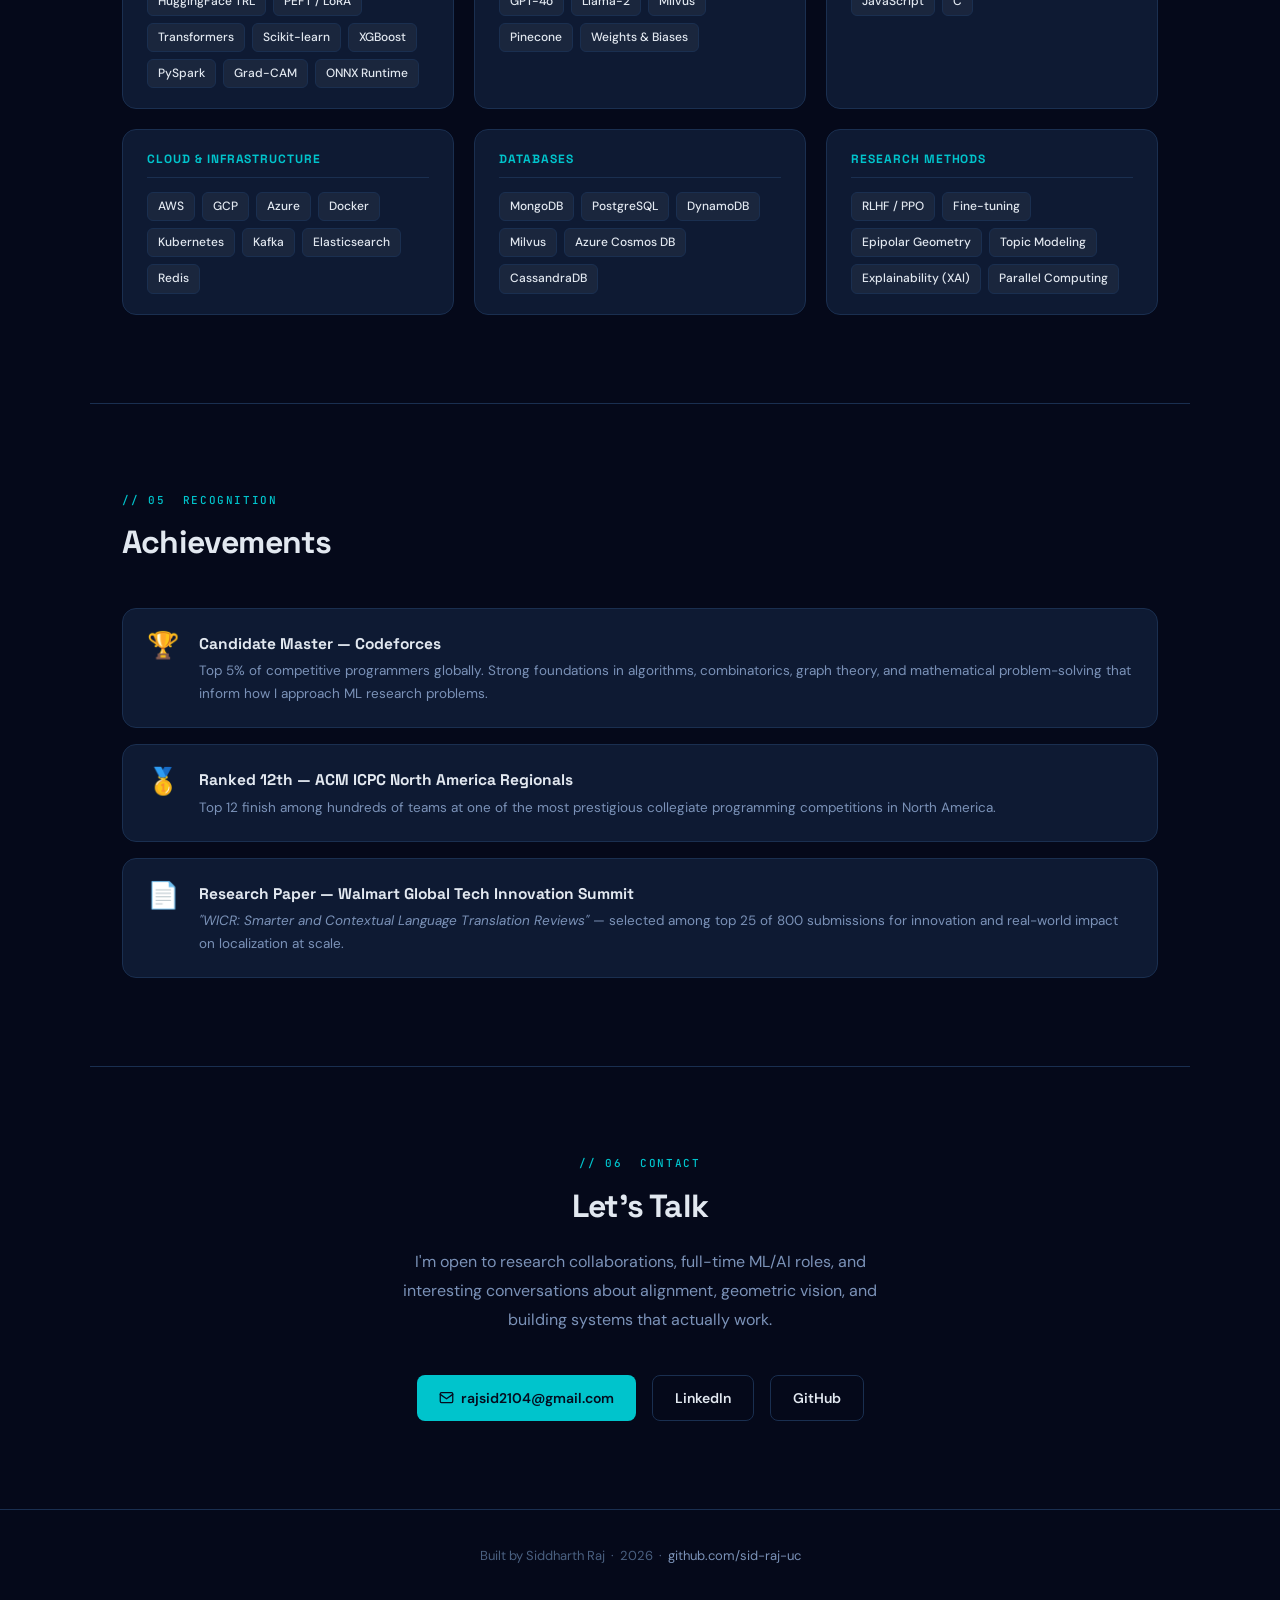
==== commit 1e0380f5: "added projects to portfolio" ====
--- a/index.html
+++ b/index.html
@@ -434,6 +434,8 @@
       border-top: 1px solid var(--border);
     }
 
+    .project-date { font-size: 11px; color: var(--text-faint); }
+
     .gh-link {
       font-size: 12px;
       font-weight: 600;
@@ -441,9 +443,11 @@
       display: flex;
       align-items: center;
       gap: 5px;
-    }
-
-    .project-date { font-size: 11px; color: var(--text-faint); }
+      white-space: nowrap;
+    }
+
+    .gh-link svg { flex-shrink: 0; }
+
 
     /* ─── EXPERIENCE ─── */
     .exp-list { display: flex; flex-direction: column; gap: 1.75rem; }
@@ -634,7 +638,7 @@
     .stagger.visible > *:nth-child(5) { opacity:1; transform:none; transition-delay: 0.38s; }
     .stagger.visible > *:nth-child(6) { opacity:1; transform:none; transition-delay: 0.44s; }
 
-    /* ─── ICONS (inline SVG helpers) ─── */
+/* ─── ICONS (inline SVG helpers) ─── */
     .icon { display: inline-block; vertical-align: middle; }
 
     /* ─── RESPONSIVE ─── */
@@ -651,6 +655,126 @@
       #hero h1 { font-size: 44px; }
       .project-grid { grid-template-columns: 1fr; }
     }
+
+    /* ─── CARD PREVIEW ─── */
+    .card-preview {
+      border-radius: 10px;
+      overflow: hidden;
+      position: relative;
+      background: var(--surface);
+      border: 1px solid var(--border);
+      height: 158px;
+      display: flex;
+      align-items: center;
+      justify-content: center;
+      flex-shrink: 0;
+    }
+    .card-preview img {
+      width: 100%; height: 100%;
+      object-fit: cover;
+      transition: transform 0.35s ease;
+    }
+    .project-card:hover .card-preview img { transform: scale(1.04); }
+    .preview-overlay {
+      position: absolute; inset: 0;
+      background: rgba(0,0,0,0.42);
+      display: flex; align-items: center; justify-content: center;
+      opacity: 0; transition: opacity 0.2s;
+      cursor: pointer;
+    }
+    .project-card:hover .preview-overlay { opacity: 1; }
+    .preview-overlay-text {
+      font-family: 'JetBrains Mono', monospace;
+      font-size: 12px; font-weight: 600;
+      color: #fff;
+      background: rgba(0,196,204,0.82);
+      padding: 6px 16px; border-radius: 20px;
+      letter-spacing: 0.06em;
+    }
+    .card-preview--code {
+      padding: 1rem 1.2rem;
+      cursor: default;
+      flex-direction: column;
+      align-items: flex-start;
+      justify-content: center;
+      gap: 7px;
+      background: #060b1c;
+    }
+    .code-line {
+      font-family: 'JetBrains Mono', monospace;
+      font-size: 10.5px; color: var(--text-muted);
+      white-space: nowrap; overflow: hidden; text-overflow: ellipsis;
+      max-width: 100%;
+    }
+    .code-line .kw  { color: var(--accent); }
+    .code-line .str { color: #86efac; }
+    .code-line .cm  { color: var(--text-faint); }
+    .code-line .nm  { color: var(--accent2); }
+
+    /* ─── LIVE GITHUB STATS ─── */
+    .gh-live-bar {
+      display: flex; align-items: center; gap: 8px;
+      font-size: 10.5px; font-family: 'JetBrains Mono', monospace;
+      color: var(--text-faint);
+    }
+    .lang-dot {
+      width: 9px; height: 9px;
+      border-radius: 50%; flex-shrink: 0;
+    }
+
+    /* ─── LIGHTBOX ─── */
+    .lb-overlay {
+      position: fixed; inset: 0;
+      background: rgba(0,0,0,0.92);
+      z-index: 2000;
+      display: flex; align-items: center; justify-content: center;
+      opacity: 0; pointer-events: none;
+      transition: opacity 0.25s;
+      backdrop-filter: blur(8px);
+    }
+    .lb-overlay.active { opacity: 1; pointer-events: all; }
+    .lb-inner {
+      position: relative;
+      max-width: min(90vw, 1000px);
+      display: flex; flex-direction: column; align-items: center; gap: 1rem;
+    }
+    .lb-img {
+      max-width: 100%; max-height: 76vh;
+      border-radius: 12px; object-fit: contain;
+      box-shadow: 0 32px 80px rgba(0,0,0,0.7);
+    }
+    .lb-caption {
+      font-family: 'JetBrains Mono', monospace;
+      font-size: 12px; color: var(--text-muted); text-align: center;
+    }
+    .lb-dots { display: flex; gap: 7px; }
+    .lb-dot {
+      width: 7px; height: 7px; border-radius: 50%;
+      background: var(--text-faint); cursor: pointer;
+      transition: background 0.2s, transform 0.2s;
+    }
+    .lb-dot.active { background: var(--accent); transform: scale(1.35); }
+    .lb-close {
+      position: fixed; top: 18px; right: 22px;
+      background: rgba(255,255,255,0.07);
+      border: 1px solid rgba(255,255,255,0.14);
+      color: var(--text); font-size: 18px; line-height: 1;
+      cursor: pointer; border-radius: 8px; padding: 8px 13px;
+      transition: background 0.2s;
+    }
+    .lb-close:hover { background: rgba(255,255,255,0.16); }
+    .lb-arrow {
+      position: fixed; top: 50%; transform: translateY(-50%);
+      background: rgba(255,255,255,0.06);
+      border: 1px solid rgba(255,255,255,0.12);
+      color: var(--text); font-size: 24px; cursor: pointer;
+      border-radius: 10px; padding: 14px 18px;
+      transition: background 0.2s; user-select: none;
+    }
+    .lb-arrow:hover { background: rgba(255,255,255,0.14); }
+    .lb-arrow:disabled { opacity: 0.2; cursor: default; }
+    #lb-prev { left: 16px; }
+    #lb-next { right: 16px; }
   </style>
 </head>
 <body>
@@ -796,6 +920,13 @@
 
         <!-- RLHF -->
         <a class="project-card" href="https://github.com/sid-raj-uc/RLHF" target="_blank">
+          <div class="card-preview card-preview--code">
+            <div class="code-line"><span class="kw">python</span> sft_trainer.py <span class="str">--model</span> llama-2-7b</div>
+            <div class="code-line"><span class="cm"># stage 2: reward model (Bradley-Terry)</span></div>
+            <div class="code-line"><span class="kw">python</span> reward_model.py <span class="str">--agreement</span> <span class="nm">0.82</span></div>
+            <div class="code-line"><span class="cm"># stage 3: PPO + KL divergence penalty</span></div>
+            <div class="code-line"><span class="kw">python</span> ppo_trainer.py <span class="str">--kl-coef</span> <span class="nm">0.1</span></div>
+          </div>
           <div>
             <div class="project-kind">LLM Alignment · Reinforcement Learning</div>
             <div class="project-name">RLHF Fine-tuning Pipeline for Llama-2-7B</div>
@@ -820,6 +951,7 @@
             <span class="tag">Llama-2-7B</span>
             <span class="tag">W&amp;B</span>
           </div>
+          <div class="gh-live-bar" id="stats-rlhf">—</div>
           <div class="project-footer">
             <span class="gh-link">
               <svg width="13" height="13" viewBox="0 0 24 24" fill="currentColor"><path d="M12 0C5.37 0 0 5.37 0 12c0 5.31 3.435 9.795 8.205 11.385.6.105.825-.255.825-.57 0-.285-.015-1.23-.015-2.235-3.015.555-3.795-.735-4.035-1.41-.135-.345-.72-1.41-1.23-1.695-.42-.225-1.02-.78-.015-.795.945-.015 1.62.87 1.845 1.23 1.08 1.815 2.805 1.305 3.495.99.105-.78.42-1.305.765-1.605-2.67-.3-5.46-1.335-5.46-5.925 0-1.305.465-2.385 1.23-3.225-.12-.3-.54-1.53.12-3.18 0 0 1.005-.315 3.3 1.23.96-.27 1.98-.405 3-.405s2.04.135 3 .405c2.295-1.56 3.3-1.23 3.3-1.23.66 1.65.24 2.88.12 3.18.765.84 1.23 1.905 1.23 3.225 0 4.605-2.805 5.625-5.475 5.925.435.375.81 1.095.81 2.22 0 1.605-.015 2.895-.015 3.3 0 .315.225.69.825.57A12.02 12.02 0 0 0 24 12c0-6.63-5.37-12-12-12z"/></svg>
@@ -831,6 +963,10 @@
 
         <!-- Epipolar -->
         <a class="project-card" href="https://github.com/sid-raj-uc/match-former" target="_blank">
+          <div class="card-preview" onclick="event.preventDefault();event.stopPropagation();window.open('https://drive.google.com/file/d/1ecFQdA_PQ8D99394KgNe6u9hgK8l482N/view?usp=sharing','_blank')">
+            <img src="https://raw.githubusercontent.com/sid-raj-uc/match-former/main/output-2.png" alt="Epipolar match output" loading="lazy">
+            <div class="preview-overlay"><span class="preview-overlay-text">▶ View Report</span></div>
+          </div>
           <div>
             <div class="project-kind">Computer Vision · Transformers · Geometry</div>
             <div class="project-name">Epipolar Geometry in MatchFormer</div>
@@ -855,9 +991,10 @@
             <span class="tag">Fundamental Matrix</span>
             <span class="tag">Focal Loss</span>
           </div>
+          <div class="gh-live-bar" id="stats-matchformer">—</div>
           <div class="project-footer">
             <span class="gh-link">
-              <svg width="13" height="13" viewBox="0 0 24 24" fill="currentColor"><path d="M12 0C5.37 0 0 5.37 0 12c0 5.31 3.435 9.795 8.205 11.385.6.105.825-.255.825-.57 0-.285-.015-1.23-.015-2.235-3.015.555-3.795-.735-4.035-1.41-.135-.345-.72-1.41-1.23-1.695-.42-.225-1.02-.78-.015-.795.945-.015 1.62.87 1.845 1.23 1.08 1.815 2.805 1.305 3.495.99.105-.78.42-1.305.765-1.605-2.67-.3-5.46-1.335-5.46-5.925 0-1.605-.015-2.895-.015-3.3 0-.315.225-.69.825-.57A12.02 12.02 0 0 0 24 12c0-6.63-5.37-12-12-12z"/></svg>
+              <svg width="13" height="13" viewBox="0 0 24 24" fill="currentColor"><path d="M12 0C5.37 0 0 5.37 0 12c0 5.31 3.435 9.795 8.205 11.385.6.105.825-.255.825-.57 0-.285-.015-1.23-.015-2.235-3.015.555-3.795-.735-4.035-1.41-.135-.345-.72-1.41-1.23-1.695-.42-.225-1.02-.78-.015-.795.945-.015 1.62.87 1.845 1.23 1.08 1.815 2.805 1.305 3.495.99.105-.78.42-1.305.765-1.605-2.67-.3-5.46-1.335-5.46-5.925 0-1.305.465-2.385 1.23-3.225-.12-.3-.54-1.53.12-3.18 0 0 1.005-.315 3.3 1.23.96-.27 1.98-.405 3-.405s2.04.135 3 .405c2.295-1.56 3.3-1.23 3.3-1.23.66 1.65.24 2.88.12 3.18.765.84 1.23 1.905 1.23 3.225 0 4.605-2.805 5.625-5.475 5.925.435.375.81 1.095.81 2.22 0 1.605-.015 2.895-.015 3.3 0 .315.225.69.825.57A12.02 12.02 0 0 0 24 12c0-6.63-5.37-12-12-12z"/></svg>
               View on GitHub →
             </span>
             <span class="project-date">Jan – Mar 2026</span>
@@ -866,6 +1003,14 @@
 
         <!-- CIFAR MLOps -->
         <a class="project-card" href="https://github.com/sid-raj-uc/cifar-cnn-analysis" target="_blank">
+          <div class="card-preview card-preview--code" onclick="event.preventDefault();event.stopPropagation();window.open('./cnn-visualizer/index.html','_blank')" style="cursor:pointer">
+            <div class="code-line"><span class="kw">python</span> train.py <span class="str">--epochs</span> <span class="nm">50</span> <span class="str">--acc</span> <span class="nm">93%</span></div>
+            <div class="code-line"><span class="cm"># export to ONNX for prod inference</span></div>
+            <div class="code-line"><span class="kw">torch.onnx.export</span>(model, x, <span class="str">"cifar.onnx"</span>)</div>
+            <div class="code-line"><span class="cm"># FastAPI → Docker → AWS ECS/ECR</span></div>
+            <div class="code-line"><span class="nm">uvicorn</span> app:app <span class="str">--host</span> 0.0.0.0 <span class="str">--port</span> <span class="nm">8000</span></div>
+            <div class="preview-overlay"><span class="preview-overlay-text">▶ Live Demo</span></div>
+          </div>
           <div>
             <div class="project-kind">Computer Vision · MLOps · Deployment</div>
             <div class="project-name">Image Classification MLOps Pipeline</div>
@@ -889,6 +1034,7 @@
             <span class="tag">AWS ECS</span>
             <span class="tag">Docker</span>
           </div>
+          <div class="gh-live-bar" id="stats-cifar">—</div>
           <div class="project-footer">
             <span class="gh-link">
               <svg width="13" height="13" viewBox="0 0 24 24" fill="currentColor"><path d="M12 0C5.37 0 0 5.37 0 12c0 5.31 3.435 9.795 8.205 11.385.6.105.825-.255.825-.57 0-.285-.015-1.23-.015-2.235-3.015.555-3.795-.735-4.035-1.41-.135-.345-.72-1.41-1.23-1.695-.42-.225-1.02-.78-.015-.795.945-.015 1.62.87 1.845 1.23 1.08 1.815 2.805 1.305 3.495.99.105-.78.42-1.305.765-1.605-2.67-.3-5.46-1.335-5.46-5.925 0-1.305.465-2.385 1.23-3.225-.12-.3-.54-1.53.12-3.18 0 0 1.005-.315 3.3 1.23.96-.27 1.98-.405 3-.405s2.04.135 3 .405c2.295-1.56 3.3-1.23 3.3-1.23.66 1.65.24 2.88.12 3.18.765.84 1.23 1.905 1.23 3.225 0 4.605-2.805 5.625-5.475 5.925.435.375.81 1.095.81 2.22 0 1.605-.015 2.895-.015 3.3 0 .315.225.69.825.57A12.02 12.02 0 0 0 24 12c0-6.63-5.37-12-12-12z"/></svg>
@@ -900,6 +1046,10 @@
 
         <!-- NLP Feedback -->
         <a class="project-card" href="https://github.com/sid-raj-uc/feedback-analyzer" target="_blank">
+          <div class="card-preview" onclick="event.preventDefault();event.stopPropagation();window.open('./Feedback-analyzer/index.html','_blank')">
+            <img src="https://raw.githubusercontent.com/sid-raj-uc/feedback-analyzer/main/UI-Images/image.png" alt="Feedback analyzer dashboard" loading="lazy">
+            <div class="preview-overlay"><span class="preview-overlay-text">▶ Live Demo</span></div>
+          </div>
           <div>
             <div class="project-kind">NLP · Topic Modeling · Analytics</div>
             <div class="project-name">NLP Customer Feedback Analyzer</div>
@@ -924,6 +1074,7 @@
             <span class="tag">HDBSCAN</span>
             <span class="tag">Flask</span>
           </div>
+          <div class="gh-live-bar" id="stats-feedback">—</div>
           <div class="project-footer">
             <span class="gh-link">
               <svg width="13" height="13" viewBox="0 0 24 24" fill="currentColor"><path d="M12 0C5.37 0 0 5.37 0 12c0 5.31 3.435 9.795 8.205 11.385.6.105.825-.255.825-.57 0-.285-.015-1.23-.015-2.235-3.015.555-3.795-.735-4.035-1.41-.135-.345-.72-1.41-1.23-1.695-.42-.225-1.02-.78-.015-.795.945-.015 1.62.87 1.845 1.23 1.08 1.815 2.805 1.305 3.495.99.105-.78.42-1.305.765-1.605-2.67-.3-5.46-1.335-5.46-5.925 0-1.305.465-2.385 1.23-3.225-.12-.3-.54-1.53.12-3.18 0 0 1.005-.315 3.3 1.23.96-.27 1.98-.405 3-.405s2.04.135 3 .405c2.295-1.56 3.3-1.23 3.3-1.23.66 1.65.24 2.88.12 3.18.765.84 1.23 1.905 1.23 3.225 0 4.605-2.805 5.625-5.475 5.925.435.375.81 1.095.81 2.22 0 1.605-.015 2.895-.015 3.3 0 .315.225.69.825.57A12.02 12.02 0 0 0 24 12c0-6.63-5.37-12-12-12z"/></svg>
@@ -935,6 +1086,10 @@
 
         <!-- Parallel Ray Tracer -->
         <a class="project-card" href="https://github.com/sid-raj-uc/parallel-raytracer" target="_blank">
+          <div class="card-preview" onclick="event.preventDefault();event.stopPropagation();window.open('./GoRay-Showcase-Export/index.html','_blank')">
+            <img src="https://raw.githubusercontent.com/sid-raj-uc/parallel-raytracer/main/proj3/output/output_seq_4.png" alt="Ray traced render" loading="lazy">
+            <div class="preview-overlay"><span class="preview-overlay-text">▶ Live Demo</span></div>
+          </div>
           <div>
             <div class="project-kind">Systems · Parallel Computing · Graphics</div>
             <div class="project-name">Parallel Ray Tracing Simulator</div>
@@ -957,6 +1112,7 @@
             <span class="tag">pprof</span>
             <span class="tag">Concurrency</span>
           </div>
+          <div class="gh-live-bar" id="stats-raytracer">—</div>
           <div class="project-footer">
             <span class="gh-link">
               <svg width="13" height="13" viewBox="0 0 24 24" fill="currentColor"><path d="M12 0C5.37 0 0 5.37 0 12c0 5.31 3.435 9.795 8.205 11.385.6.105.825-.255.825-.57 0-.285-.015-1.23-.015-2.235-3.015.555-3.795-.735-4.035-1.41-.135-.345-.72-1.41-1.23-1.695-.42-.225-1.02-.78-.015-.795.945-.015 1.62.87 1.845 1.23 1.08 1.815 2.805 1.305 3.495.99.105-.78.42-1.305.765-1.605-2.67-.3-5.46-1.335-5.46-5.925 0-1.305.465-2.385 1.23-3.225-.12-.3-.54-1.53.12-3.18 0 0 1.005-.315 3.3 1.23.96-.27 1.98-.405 3-.405s2.04.135 3 .405c2.295-1.56 3.3-1.23 3.3-1.23.66 1.65.24 2.88.12 3.18.765.84 1.23 1.905 1.23 3.225 0 4.605-2.805 5.625-5.475 5.925.435.375.81 1.095.81 2.22 0 1.605-.015 2.895-.015 3.3 0 .315.225.69.825.57A12.02 12.02 0 0 0 24 12c0-6.63-5.37-12-12-12z"/></svg>
@@ -968,6 +1124,10 @@
 
         <!-- CG Animation -->
         <a class="project-card" href="https://github.com/sid-raj-uc/cg-animation" target="_blank">
+          <div class="card-preview" onclick="openLightbox(event,['https://raw.githubusercontent.com/sid-raj-uc/cg-animation/main/lscm_diagram.png'],'LSCM UV parameterization — angle-preserving mesh mapping via Cauchy-Riemann equations')">
+            <img src="https://raw.githubusercontent.com/sid-raj-uc/cg-animation/main/lscm_diagram.png" alt="LSCM UV parameterization diagram" loading="lazy">
+            <div class="preview-overlay"><span class="preview-overlay-text">▶ View Diagram</span></div>
+          </div>
           <div>
             <div class="project-kind">Computational Math · Computer Graphics</div>
             <div class="project-name">Procedural Physics Simulation &amp; Mesh Parameterization</div>
@@ -992,6 +1152,7 @@
             <span class="tag">Procedural Shaders</span>
             <span class="tag">Sparse Matrices</span>
           </div>
+          <div class="gh-live-bar" id="stats-cg">—</div>
           <div class="project-footer">
             <span class="gh-link">
               <svg width="13" height="13" viewBox="0 0 24 24" fill="currentColor"><path d="M12 0C5.37 0 0 5.37 0 12c0 5.31 3.435 09.795 8.205 11.385.6.105.825-.255.825-.57 0-.285-.015-1.23-.015-2.235-3.015.555-3.795-.735-4.035-1.41-.135-.345-.72-1.41-1.23-1.695-.42-.225-1.02-.78-.015-.795.945-.015 1.62.87 1.845 1.23 1.08 1.815 2.805 1.305 3.495.99.105-.78.42-1.305.765-1.605-2.67-.3-5.46-1.335-5.46-5.925 0-1.305.465-2.385 1.23-3.225-.12-.3-.54-1.53.12-3.18 0 0 1.005-.315 3.3 1.23.96-.27 1.98-.405 3-.405s2.04.135 3 .405c2.295-1.56 3.3-1.23 3.3-1.23.66 1.65.24 2.88.12 3.18.765.84 1.23 1.905 1.23 3.225 0 4.605-2.805 5.625-5.475 5.925.435.375.81 1.095.81 2.22 0 1.605-.015 2.895-.015 3.3 0 .315.225.69.825.57A12.02 12.02 0 0 0 24 12c0-6.63-5.37-12-12-12z"/></svg>
@@ -1214,23 +1375,30 @@
     </p>
   </footer>
 
+  <!-- ─── LIGHTBOX ─── -->
+  <div class="lb-overlay" id="lightbox" onclick="if(event.target===this)closeLightbox()">
+    <button class="lb-close" onclick="closeLightbox()">✕</button>
+    <button class="lb-arrow" id="lb-prev" onclick="lbNav(-1)">&#8249;</button>
+    <div class="lb-inner">
+      <img class="lb-img" id="lb-img" src="" alt="">
+      <div class="lb-caption" id="lb-caption"></div>
+      <div class="lb-dots" id="lb-dots"></div>
+    </div>
+    <button class="lb-arrow" id="lb-next" onclick="lbNav(1)">&#8250;</button>
+  </div>
+
   <script>
-    // Intersection observer for fade-in animations
+    // ─── INTERSECTION OBSERVER ───
     const io = new IntersectionObserver((entries) => {
       entries.forEach(e => {
-        if (e.isIntersecting) {
-          e.target.classList.add('visible');
-          io.unobserve(e.target);
-        }
+        if (e.isIntersecting) { e.target.classList.add('visible'); io.unobserve(e.target); }
       });
     }, { threshold: 0.08 });
-
     document.querySelectorAll('.fade-in, .stagger').forEach(el => io.observe(el));
 
-    // Active nav link on scroll
+    // ─── ACTIVE NAV ───
     const sections = document.querySelectorAll('section[id]');
     const navLinks = document.querySelectorAll('.nav-links a');
-
     const sio = new IntersectionObserver((entries) => {
       entries.forEach(e => {
         if (e.isIntersecting) {
@@ -1240,8 +1408,91 @@
         }
       });
     }, { rootMargin: '-40% 0px -55% 0px' });
-
     sections.forEach(s => sio.observe(s));
+
+    // ─── LIGHTBOX ───
+    let lbImages = [], lbIdx = 0;
+
+    function openLightbox(e, images, caption) {
+      e.preventDefault(); e.stopPropagation();
+      lbImages = images;
+      lbIdx = 0;
+      document.getElementById('lb-caption').textContent = caption;
+      renderLb();
+      document.getElementById('lightbox').classList.add('active');
+      document.body.style.overflow = 'hidden';
+    }
+
+    function closeLightbox() {
+      document.getElementById('lightbox').classList.remove('active');
+      document.body.style.overflow = '';
+    }
+
+    function lbNav(dir) {
+      lbIdx = Math.max(0, Math.min(lbImages.length - 1, lbIdx + dir));
+      renderLb();
+    }
+
+    function renderLb() {
+      document.getElementById('lb-img').src = lbImages[lbIdx];
+      document.getElementById('lb-prev').disabled = lbIdx === 0;
+      document.getElementById('lb-next').disabled = lbIdx === lbImages.length - 1;
+      document.getElementById('lb-dots').innerHTML = lbImages.map((_, i) =>
+        `<span class="lb-dot${i===lbIdx?' active':''}" onclick="lbIdx=${i};renderLb()"></span>`
+      ).join('');
+    }
+
+    document.addEventListener('keydown', e => {
+      if (!document.getElementById('lightbox').classList.contains('active')) return;
+      if (e.key === 'Escape') closeLightbox();
+      if (e.key === 'ArrowLeft')  lbNav(-1);
+      if (e.key === 'ArrowRight') lbNav(1);
+    });
+
+    // ─── LIVE GITHUB STATS ───
+    const LANG_COLORS = {
+      'Python': '#3572A5', 'Jupyter Notebook': '#DA5B0B',
+      'Go': '#00ADD8', 'JavaScript': '#F1E05A',
+      'TypeScript': '#2B7489', 'Java': '#B07219',
+    };
+
+    const REPOS = [
+      { id: 'stats-rlhf',        repo: 'sid-raj-uc/RLHF' },
+      { id: 'stats-matchformer', repo: 'sid-raj-uc/match-former' },
+      { id: 'stats-cifar',       repo: 'sid-raj-uc/cifar-cnn-analysis' },
+      { id: 'stats-feedback',    repo: 'sid-raj-uc/feedback-analyzer' },
+      { id: 'stats-raytracer',   repo: 'sid-raj-uc/parallel-raytracer' },
+      { id: 'stats-cg',          repo: 'sid-raj-uc/cg-animation' },
+    ];
+
+    function relDate(iso) {
+      const d = Math.floor((Date.now() - new Date(iso)) / 86400000);
+      if (d === 0) return 'today';
+      if (d === 1) return 'yesterday';
+      if (d < 30)  return `${d}d ago`;
+      if (d < 365) return `${Math.floor(d/30)}mo ago`;
+      return `${Math.floor(d/365)}y ago`;
+    }
+
+    (async () => {
+      for (const { id, repo } of REPOS) {
+        const el = document.getElementById(id);
+        if (!el) continue;
+        try {
+          const res = await fetch(`https://api.github.com/repos/${repo}`);
+          if (!res.ok) continue;
+          const d = await res.json();
+          const lang  = d.language || '';
+          const color = LANG_COLORS[lang] || '#888';
+          const pushed = relDate(d.pushed_at);
+          el.innerHTML =
+            `<span class="lang-dot" style="background:${color}"></span>` +
+            `<span>${lang || 'Code'}</span>` +
+            `<span style="color:var(--text-faint)">·</span>` +
+            `<span>pushed ${pushed}</span>`;
+        } catch {}
+      }
+    })();
   </script>
 
 </body>
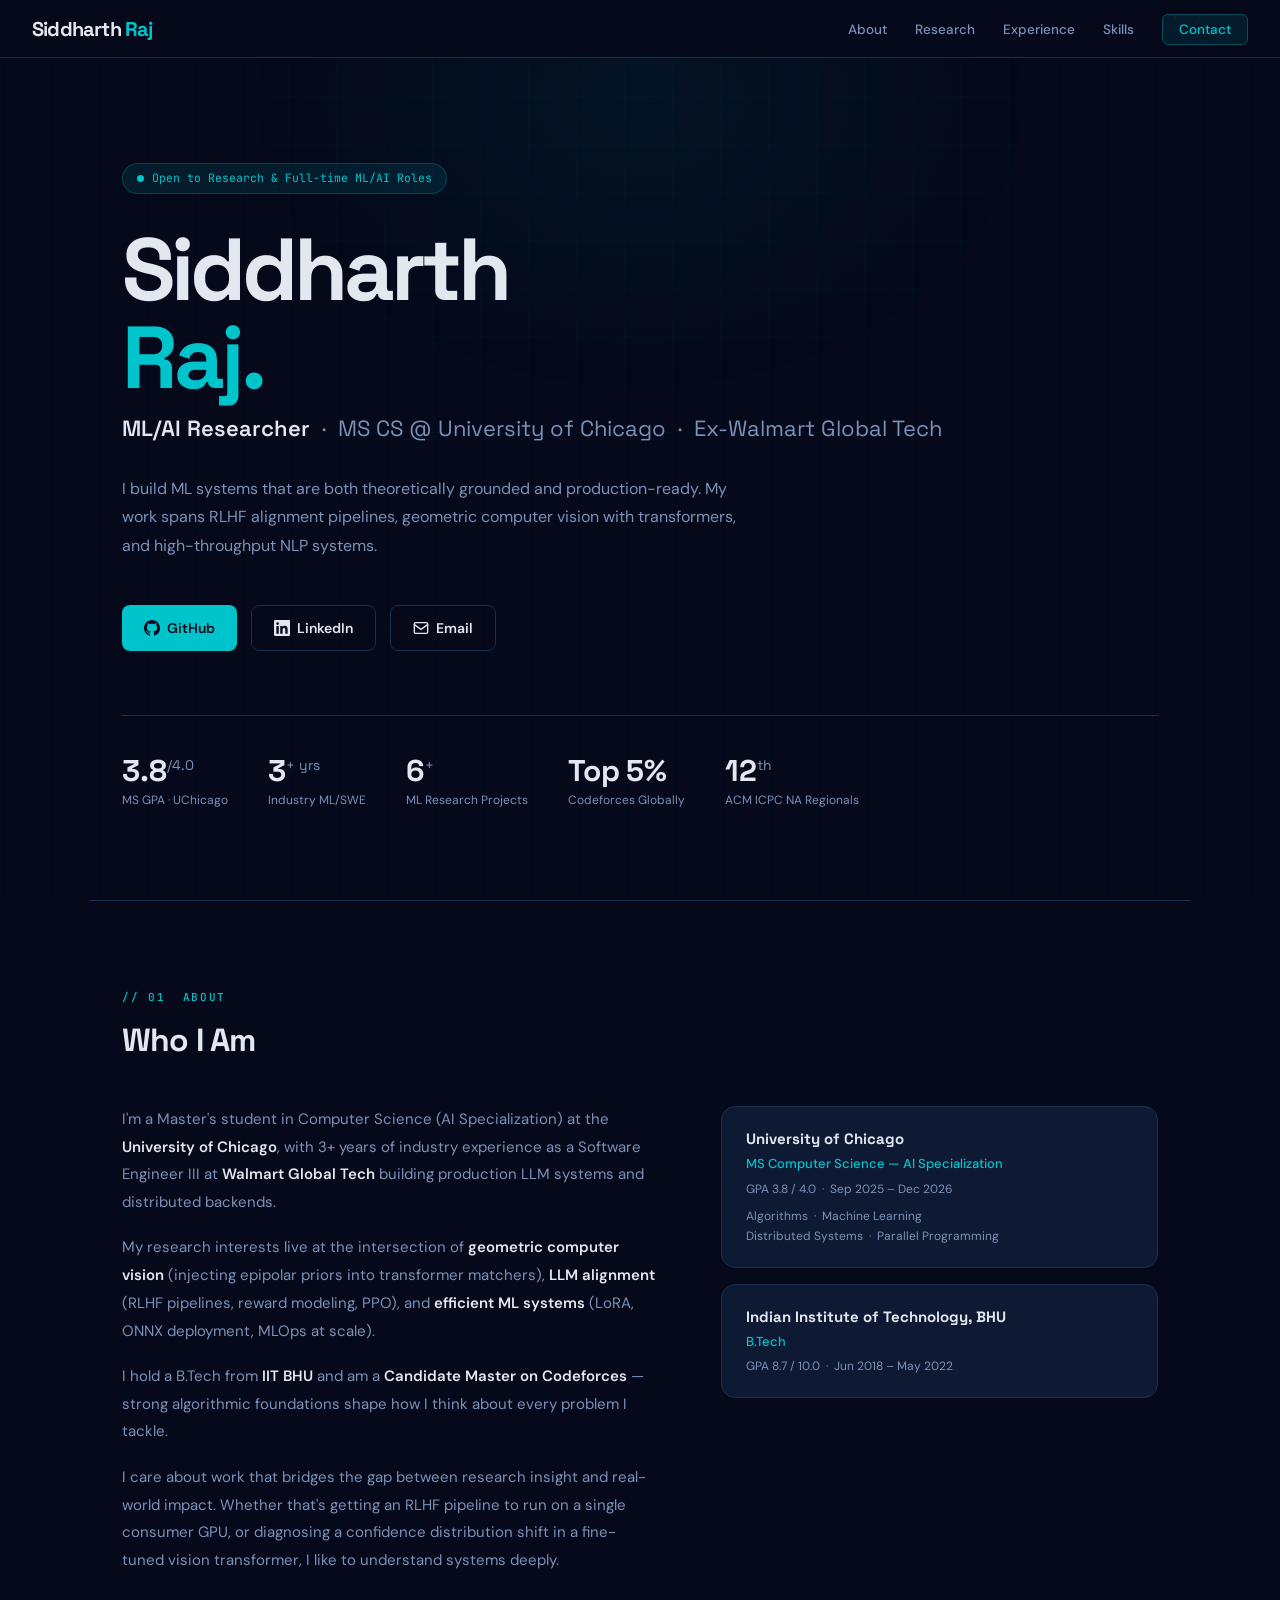
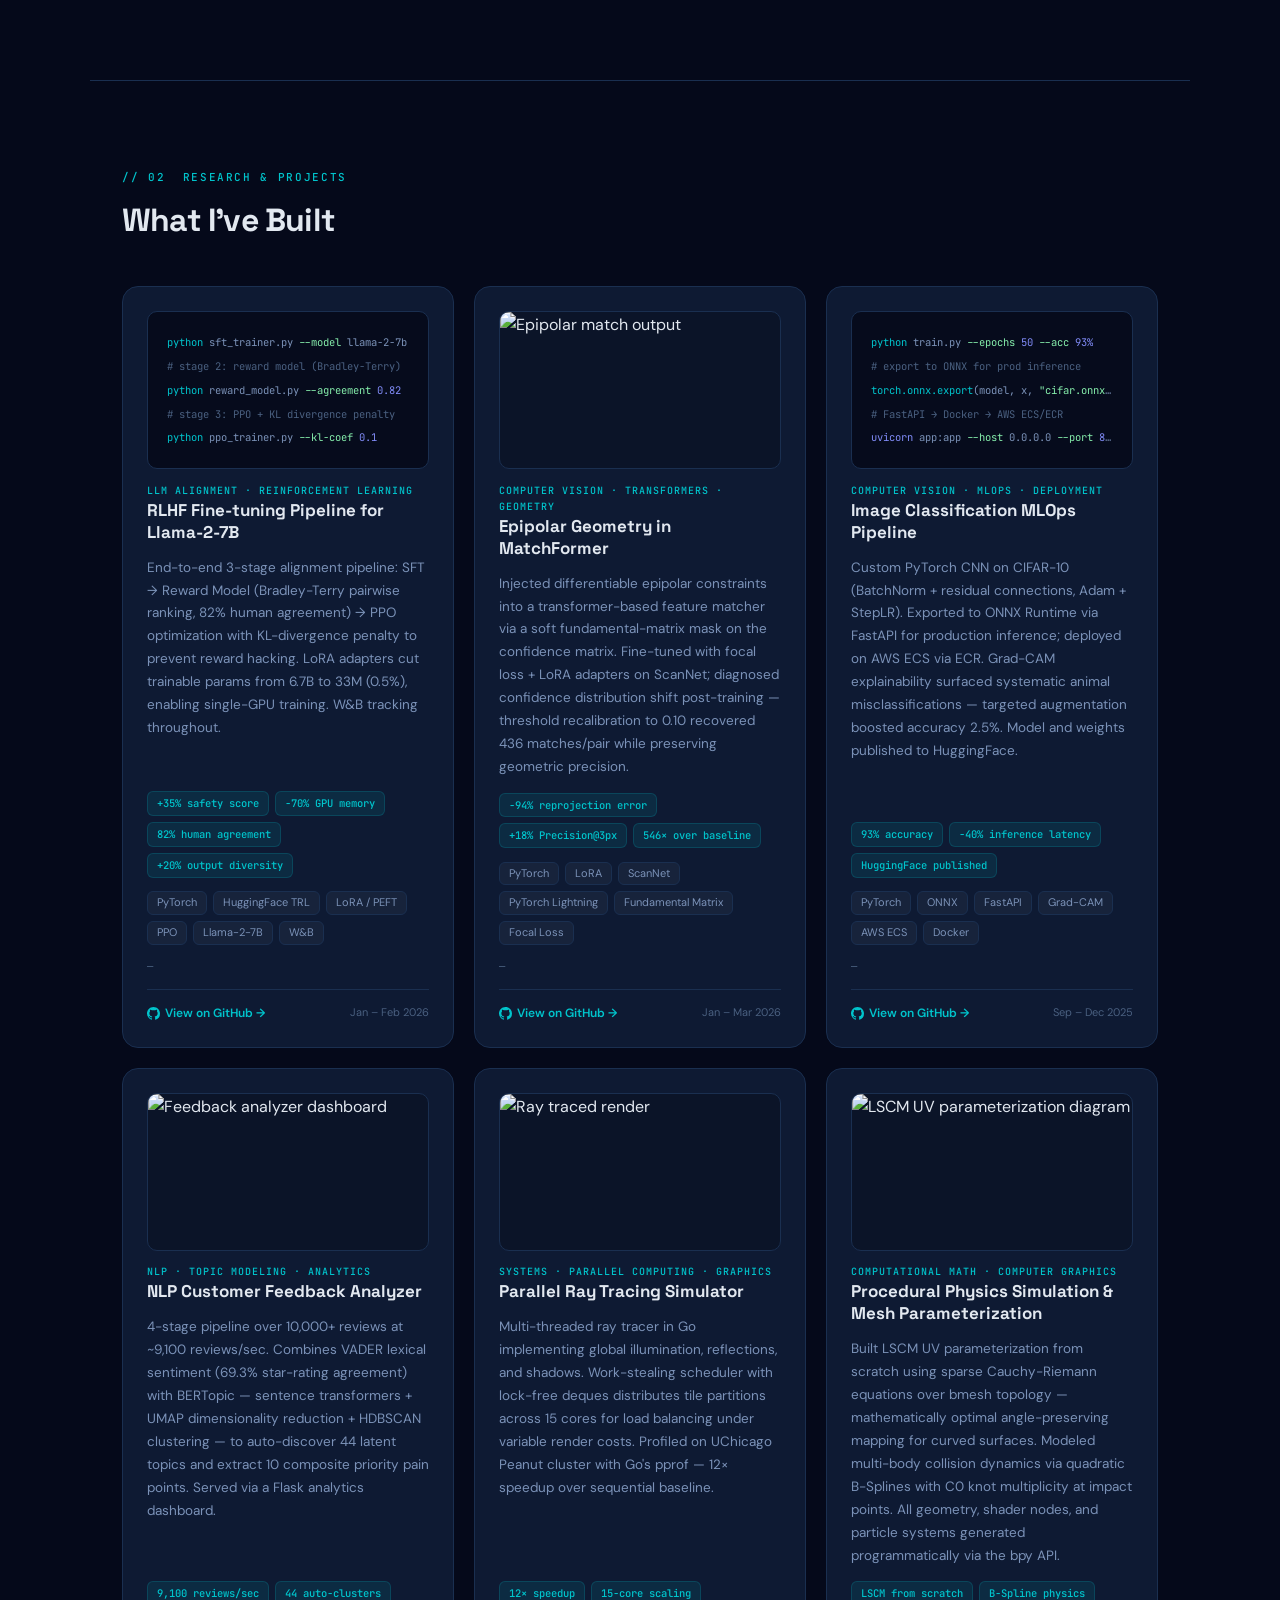
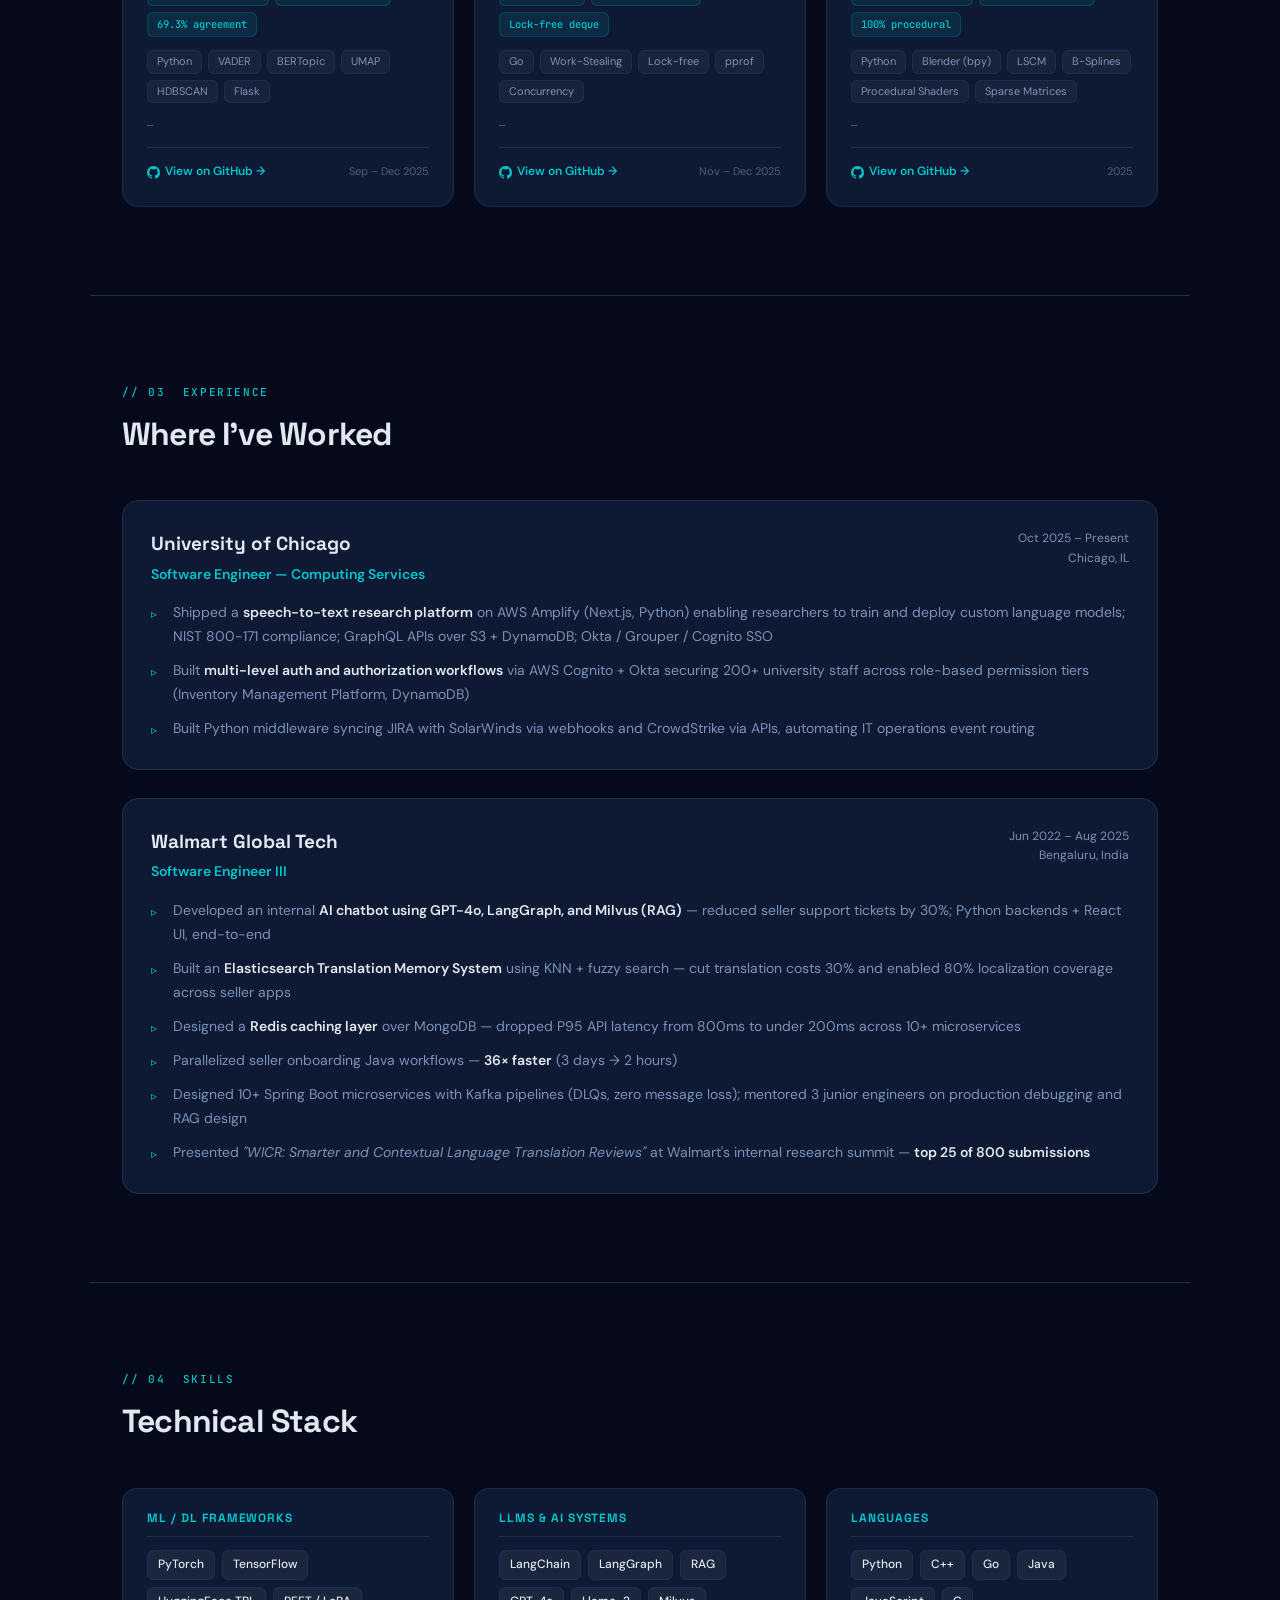
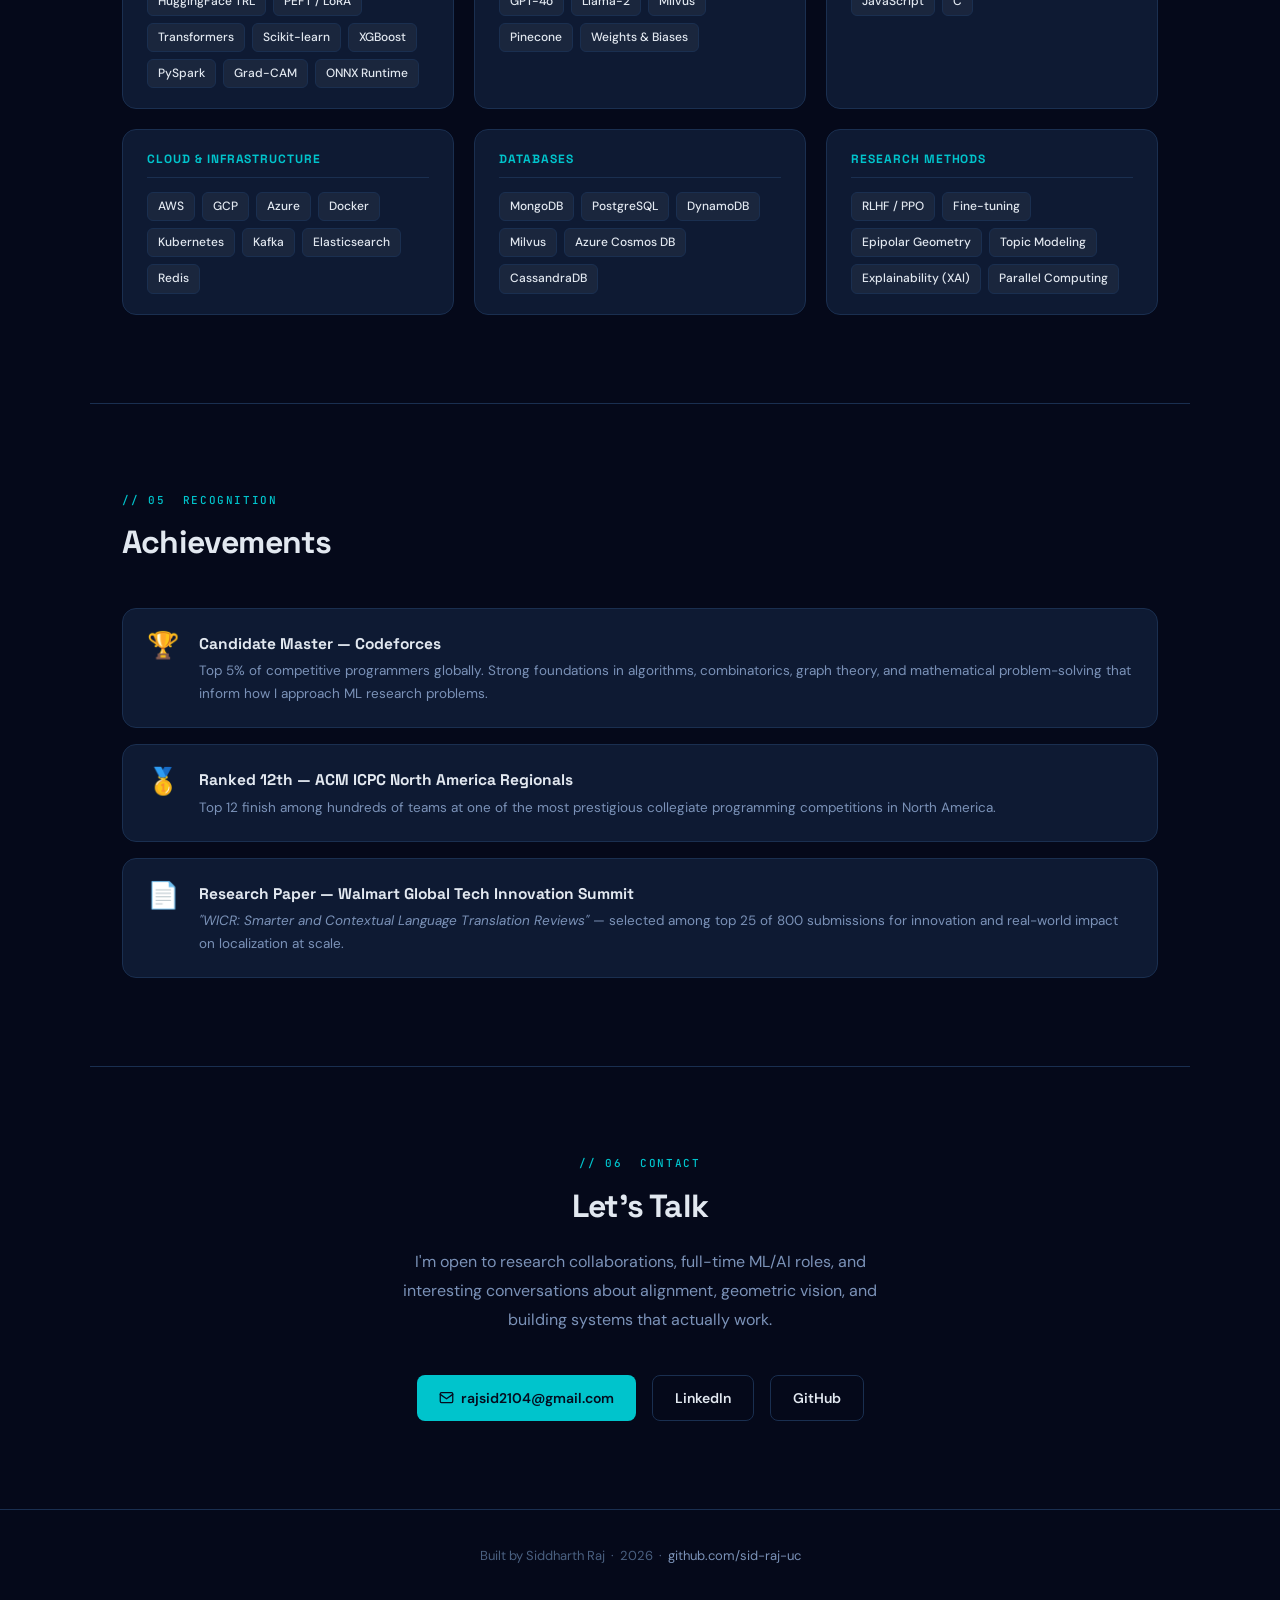
==== commit d43cede9: "cleanup" ====
--- a/index.html
+++ b/index.html
@@ -809,7 +809,7 @@
       <p class="hero-desc">
         I build ML systems that are both theoretically grounded and production-ready.
         My work spans RLHF alignment pipelines, geometric computer vision with transformers,
-        and high-throughput NLP systems — always with an eye on what actually moves the needle.
+        and high-throughput NLP systems.
       </p>
 
       <div class="hero-cta">
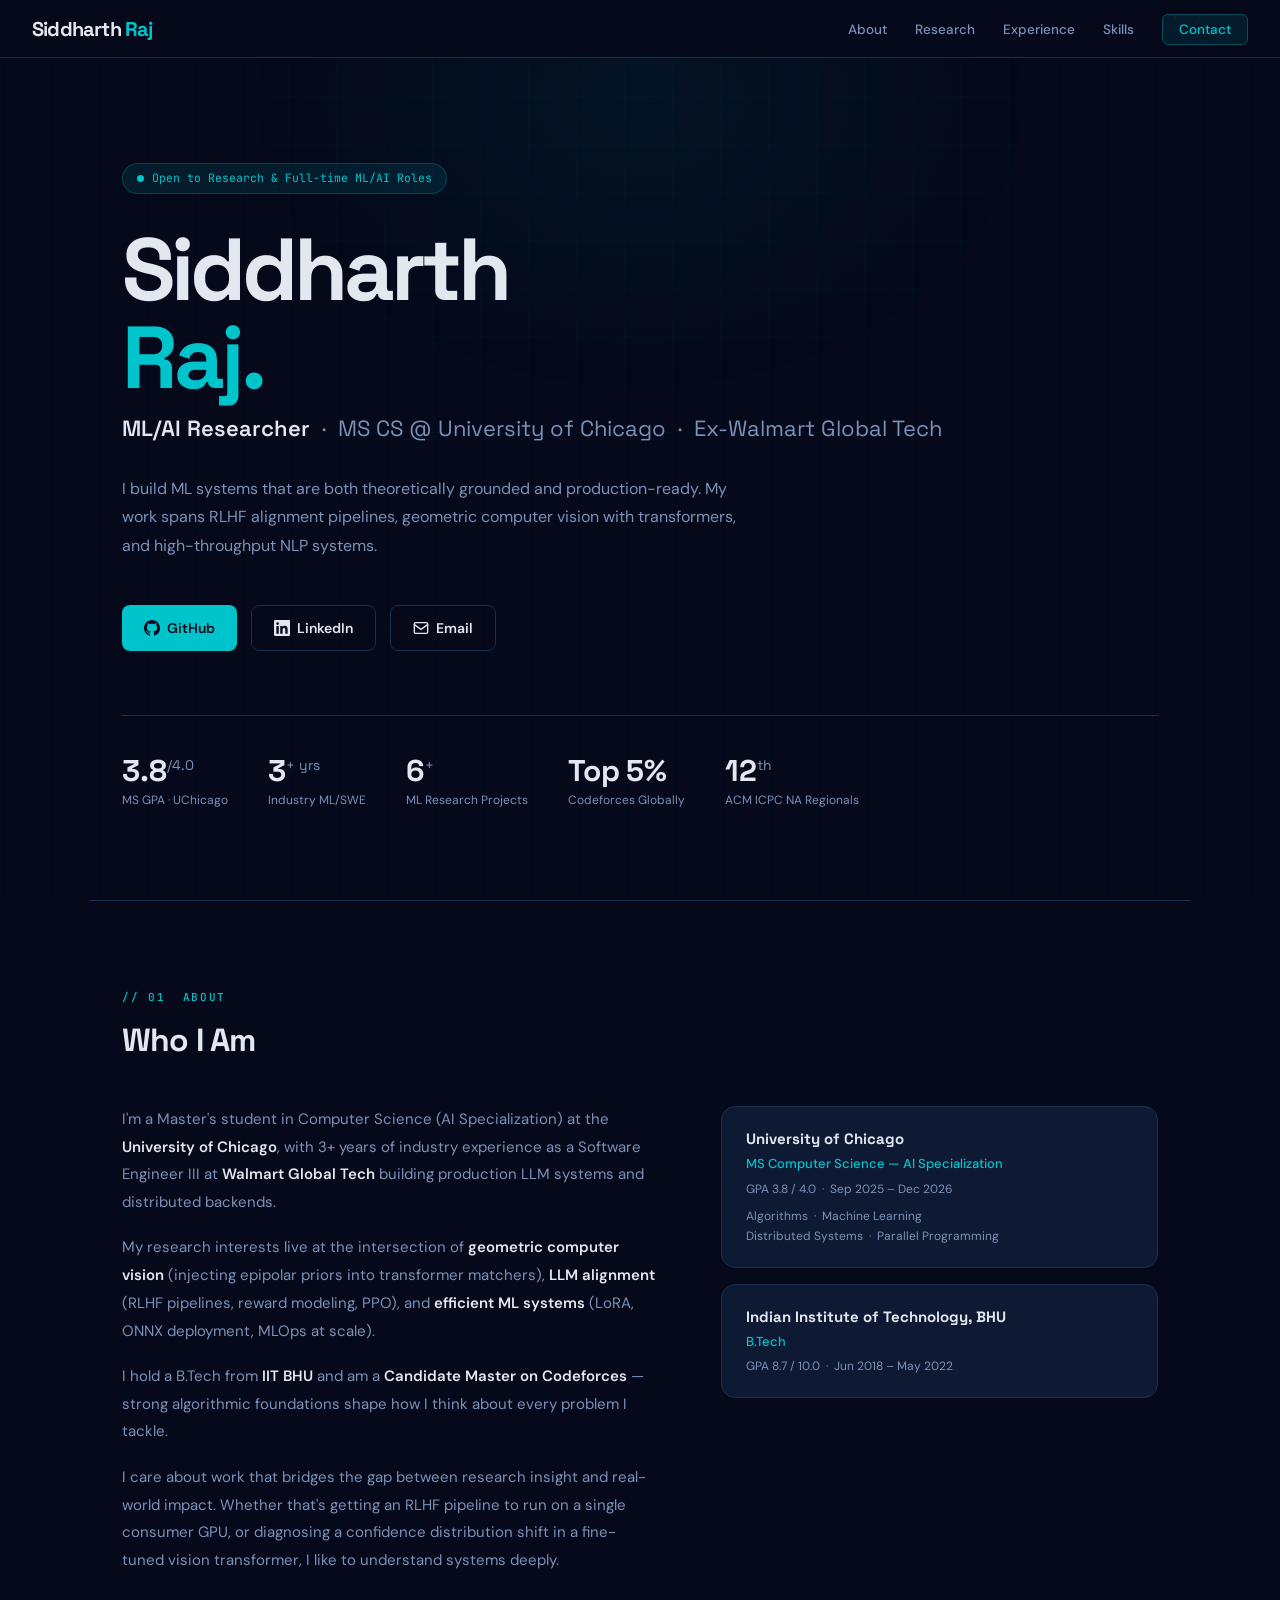
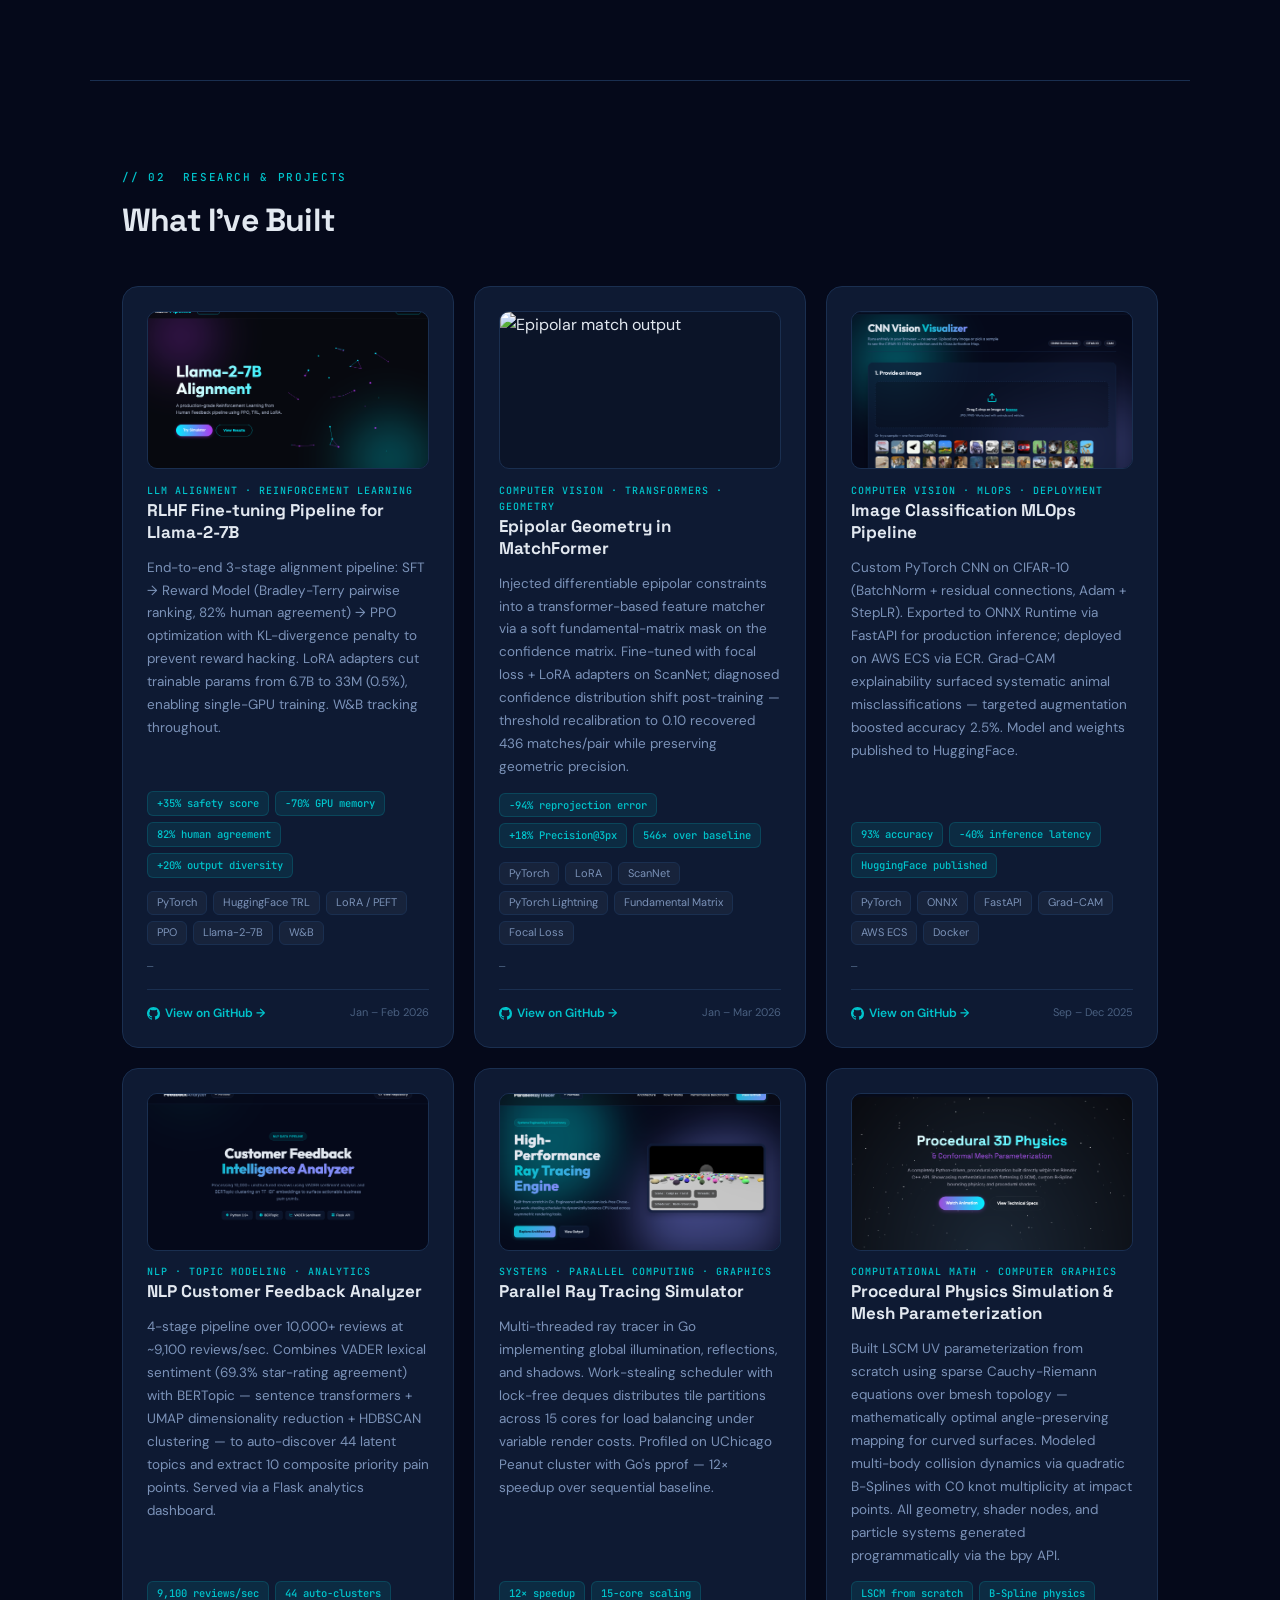
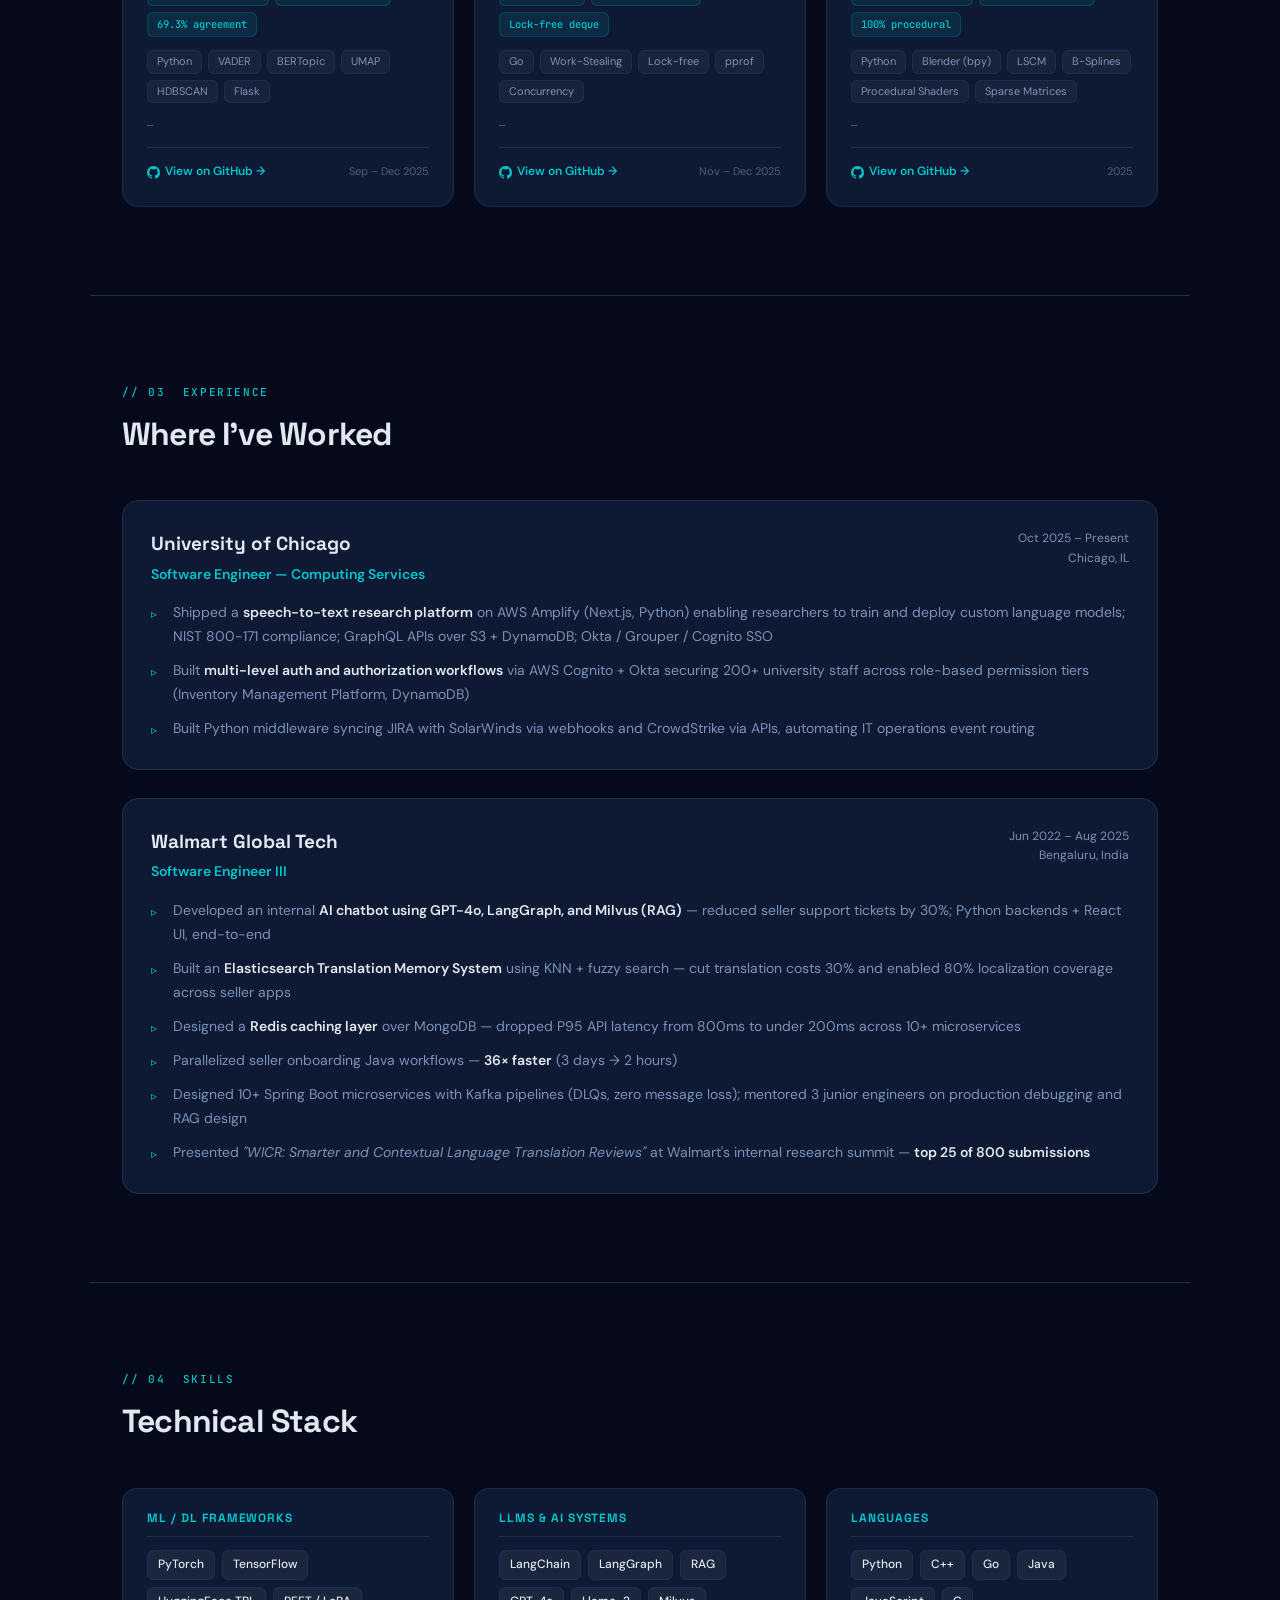
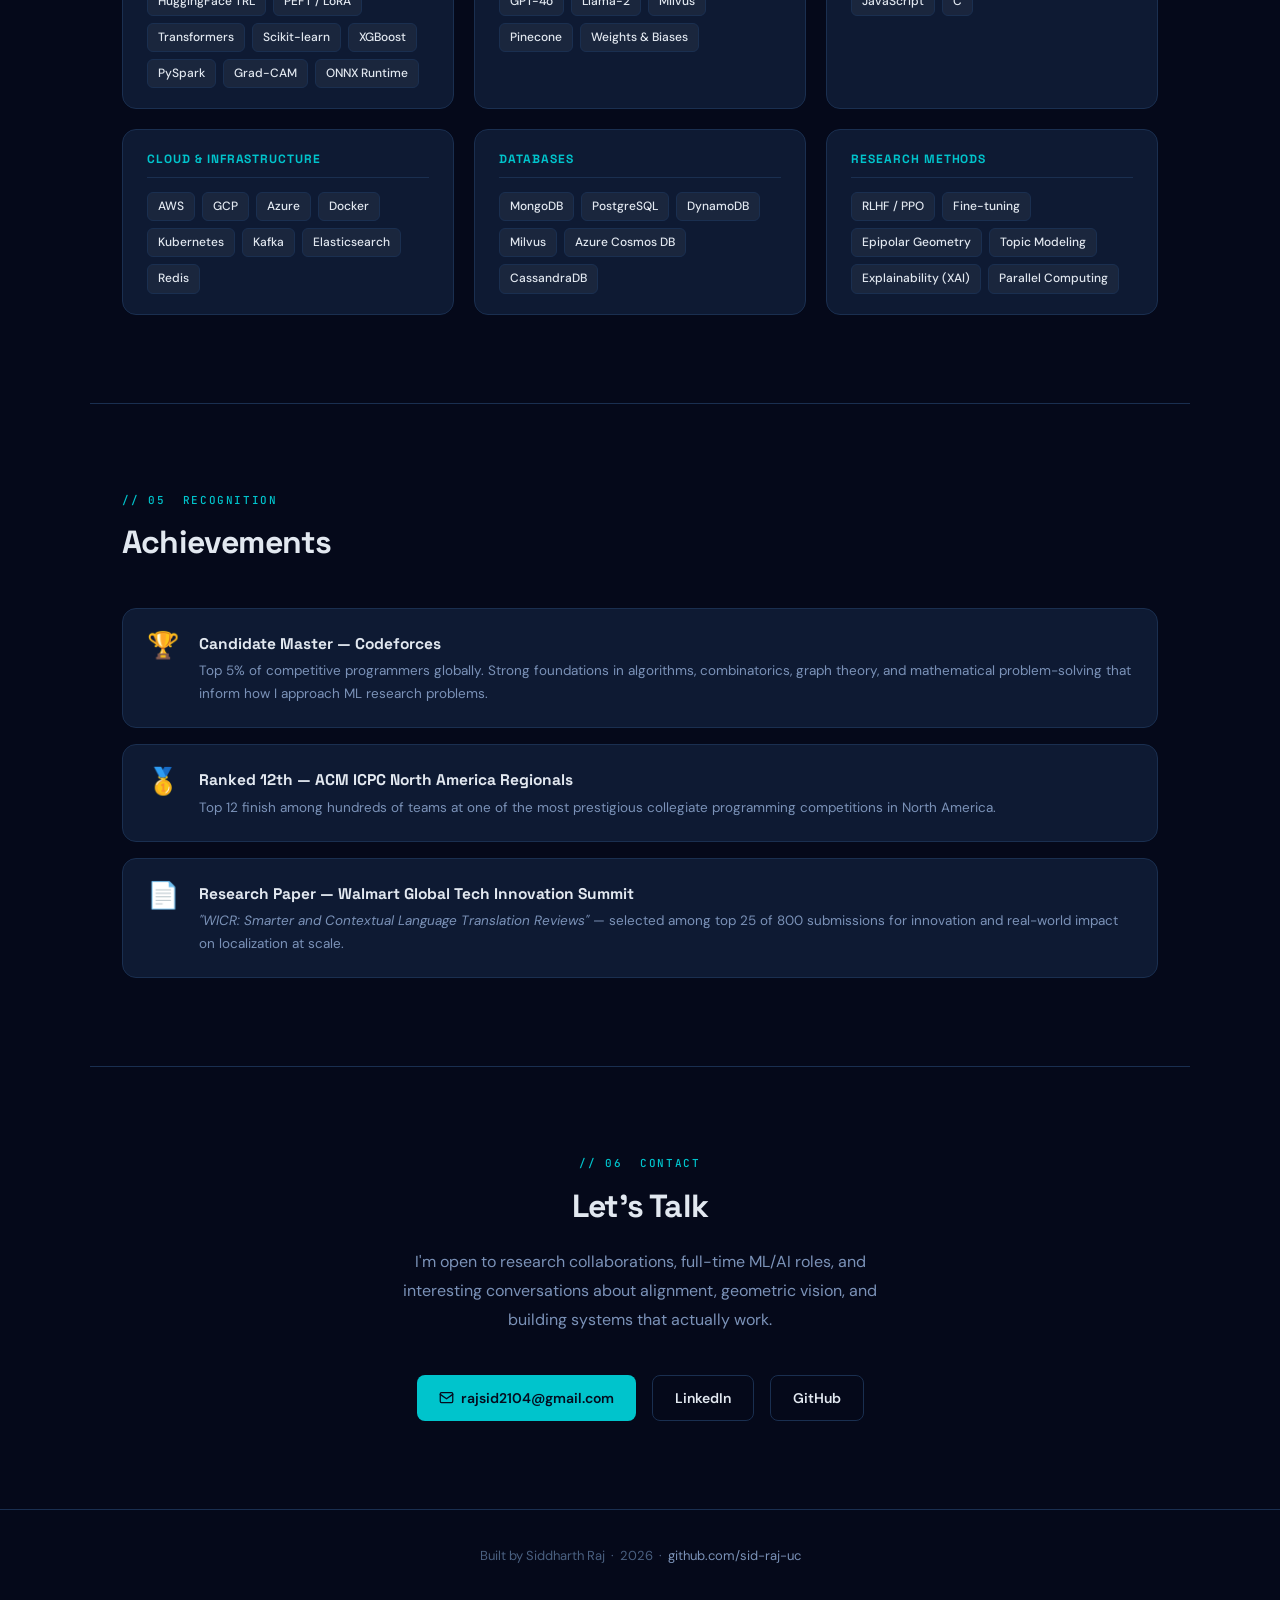
==== commit d293d26c: "cleanup" ====
--- a/index.html
+++ b/index.html
@@ -920,12 +920,9 @@
 
         <!-- RLHF -->
         <a class="project-card" href="https://github.com/sid-raj-uc/RLHF" target="_blank">
-          <div class="card-preview card-preview--code">
-            <div class="code-line"><span class="kw">python</span> sft_trainer.py <span class="str">--model</span> llama-2-7b</div>
-            <div class="code-line"><span class="cm"># stage 2: reward model (Bradley-Terry)</span></div>
-            <div class="code-line"><span class="kw">python</span> reward_model.py <span class="str">--agreement</span> <span class="nm">0.82</span></div>
-            <div class="code-line"><span class="cm"># stage 3: PPO + KL divergence penalty</span></div>
-            <div class="code-line"><span class="kw">python</span> ppo_trainer.py <span class="str">--kl-coef</span> <span class="nm">0.1</span></div>
+          <div class="card-preview" onclick="event.preventDefault();event.stopPropagation();window.open('./rlhf-fine-tuning/index.html','_blank')">
+            <img src="./rlhf-fine-tuning/screenshot.png" alt="RLHF Fine-Tuning" loading="lazy">
+            <div class="preview-overlay"><span class="preview-overlay-text">▶ View Project</span></div>
           </div>
           <div>
             <div class="project-kind">LLM Alignment · Reinforcement Learning</div>
@@ -1003,12 +1000,8 @@
 
         <!-- CIFAR MLOps -->
         <a class="project-card" href="https://github.com/sid-raj-uc/cifar-cnn-analysis" target="_blank">
-          <div class="card-preview card-preview--code" onclick="event.preventDefault();event.stopPropagation();window.open('./cnn-visualizer/index.html','_blank')" style="cursor:pointer">
-            <div class="code-line"><span class="kw">python</span> train.py <span class="str">--epochs</span> <span class="nm">50</span> <span class="str">--acc</span> <span class="nm">93%</span></div>
-            <div class="code-line"><span class="cm"># export to ONNX for prod inference</span></div>
-            <div class="code-line"><span class="kw">torch.onnx.export</span>(model, x, <span class="str">"cifar.onnx"</span>)</div>
-            <div class="code-line"><span class="cm"># FastAPI → Docker → AWS ECS/ECR</span></div>
-            <div class="code-line"><span class="nm">uvicorn</span> app:app <span class="str">--host</span> 0.0.0.0 <span class="str">--port</span> <span class="nm">8000</span></div>
+          <div class="card-preview" onclick="event.preventDefault();event.stopPropagation();window.open('./cnn-visualizer/index.html','_blank')" style="cursor:pointer">
+            <img src="./cnn-visualizer/screenshot.png" alt="CNN Visualizer" loading="lazy">
             <div class="preview-overlay"><span class="preview-overlay-text">▶ Live Demo</span></div>
           </div>
           <div>
@@ -1046,8 +1039,8 @@
 
         <!-- NLP Feedback -->
         <a class="project-card" href="https://github.com/sid-raj-uc/feedback-analyzer" target="_blank">
-          <div class="card-preview" onclick="event.preventDefault();event.stopPropagation();window.open('./Feedback-analyzer/index.html','_blank')">
-            <img src="https://raw.githubusercontent.com/sid-raj-uc/feedback-analyzer/main/UI-Images/image.png" alt="Feedback analyzer dashboard" loading="lazy">
+          <div class="card-preview" onclick="event.preventDefault();event.stopPropagation();window.open('./feedback-analyze/index.html','_blank')">
+            <img src="./feedback-analyze/screenshot.png" alt="Feedback analyzer dashboard" loading="lazy">
             <div class="preview-overlay"><span class="preview-overlay-text">▶ Live Demo</span></div>
           </div>
           <div>
@@ -1086,8 +1079,8 @@
 
         <!-- Parallel Ray Tracer -->
         <a class="project-card" href="https://github.com/sid-raj-uc/parallel-raytracer" target="_blank">
-          <div class="card-preview" onclick="event.preventDefault();event.stopPropagation();window.open('./GoRay-Showcase-Export/index.html','_blank')">
-            <img src="https://raw.githubusercontent.com/sid-raj-uc/parallel-raytracer/main/proj3/output/output_seq_4.png" alt="Ray traced render" loading="lazy">
+          <div class="card-preview" onclick="event.preventDefault();event.stopPropagation();window.open('./golang-ray-tracing/index.html','_blank')">
+            <img src="./golang-ray-tracing/screenshot.png" alt="Ray traced render" loading="lazy">
             <div class="preview-overlay"><span class="preview-overlay-text">▶ Live Demo</span></div>
           </div>
           <div>
@@ -1124,9 +1117,9 @@
 
         <!-- CG Animation -->
         <a class="project-card" href="https://github.com/sid-raj-uc/cg-animation" target="_blank">
-          <div class="card-preview" onclick="openLightbox(event,['https://raw.githubusercontent.com/sid-raj-uc/cg-animation/main/lscm_diagram.png'],'LSCM UV parameterization — angle-preserving mesh mapping via Cauchy-Riemann equations')">
-            <img src="https://raw.githubusercontent.com/sid-raj-uc/cg-animation/main/lscm_diagram.png" alt="LSCM UV parameterization diagram" loading="lazy">
-            <div class="preview-overlay"><span class="preview-overlay-text">▶ View Diagram</span></div>
+          <div class="card-preview" onclick="event.preventDefault();event.stopPropagation();window.open('./mesh-parameterization/index.html','_blank')">
+            <img src="./mesh-parameterization/screenshot.png" alt="Mesh UV Parameterization" loading="lazy">
+            <div class="preview-overlay"><span class="preview-overlay-text">▶ Live Demo</span></div>
           </div>
           <div>
             <div class="project-kind">Computational Math · Computer Graphics</div>
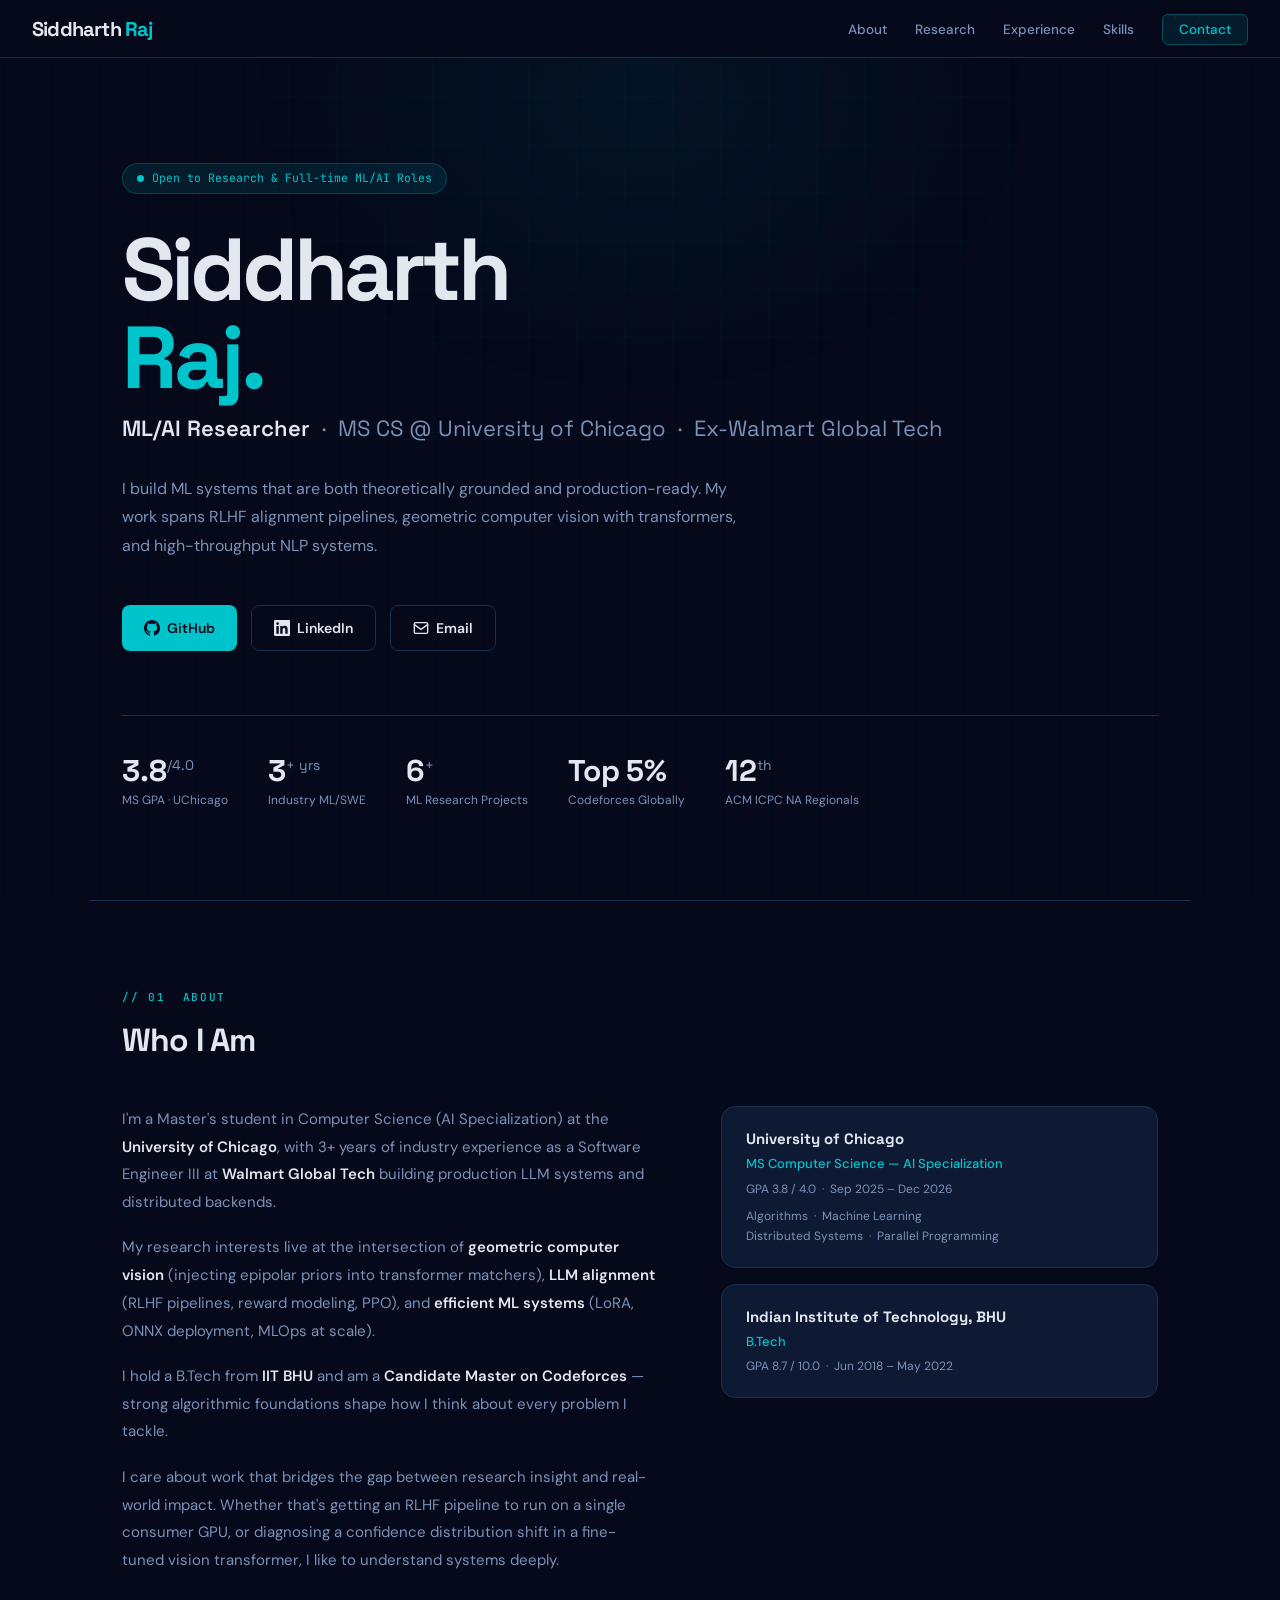
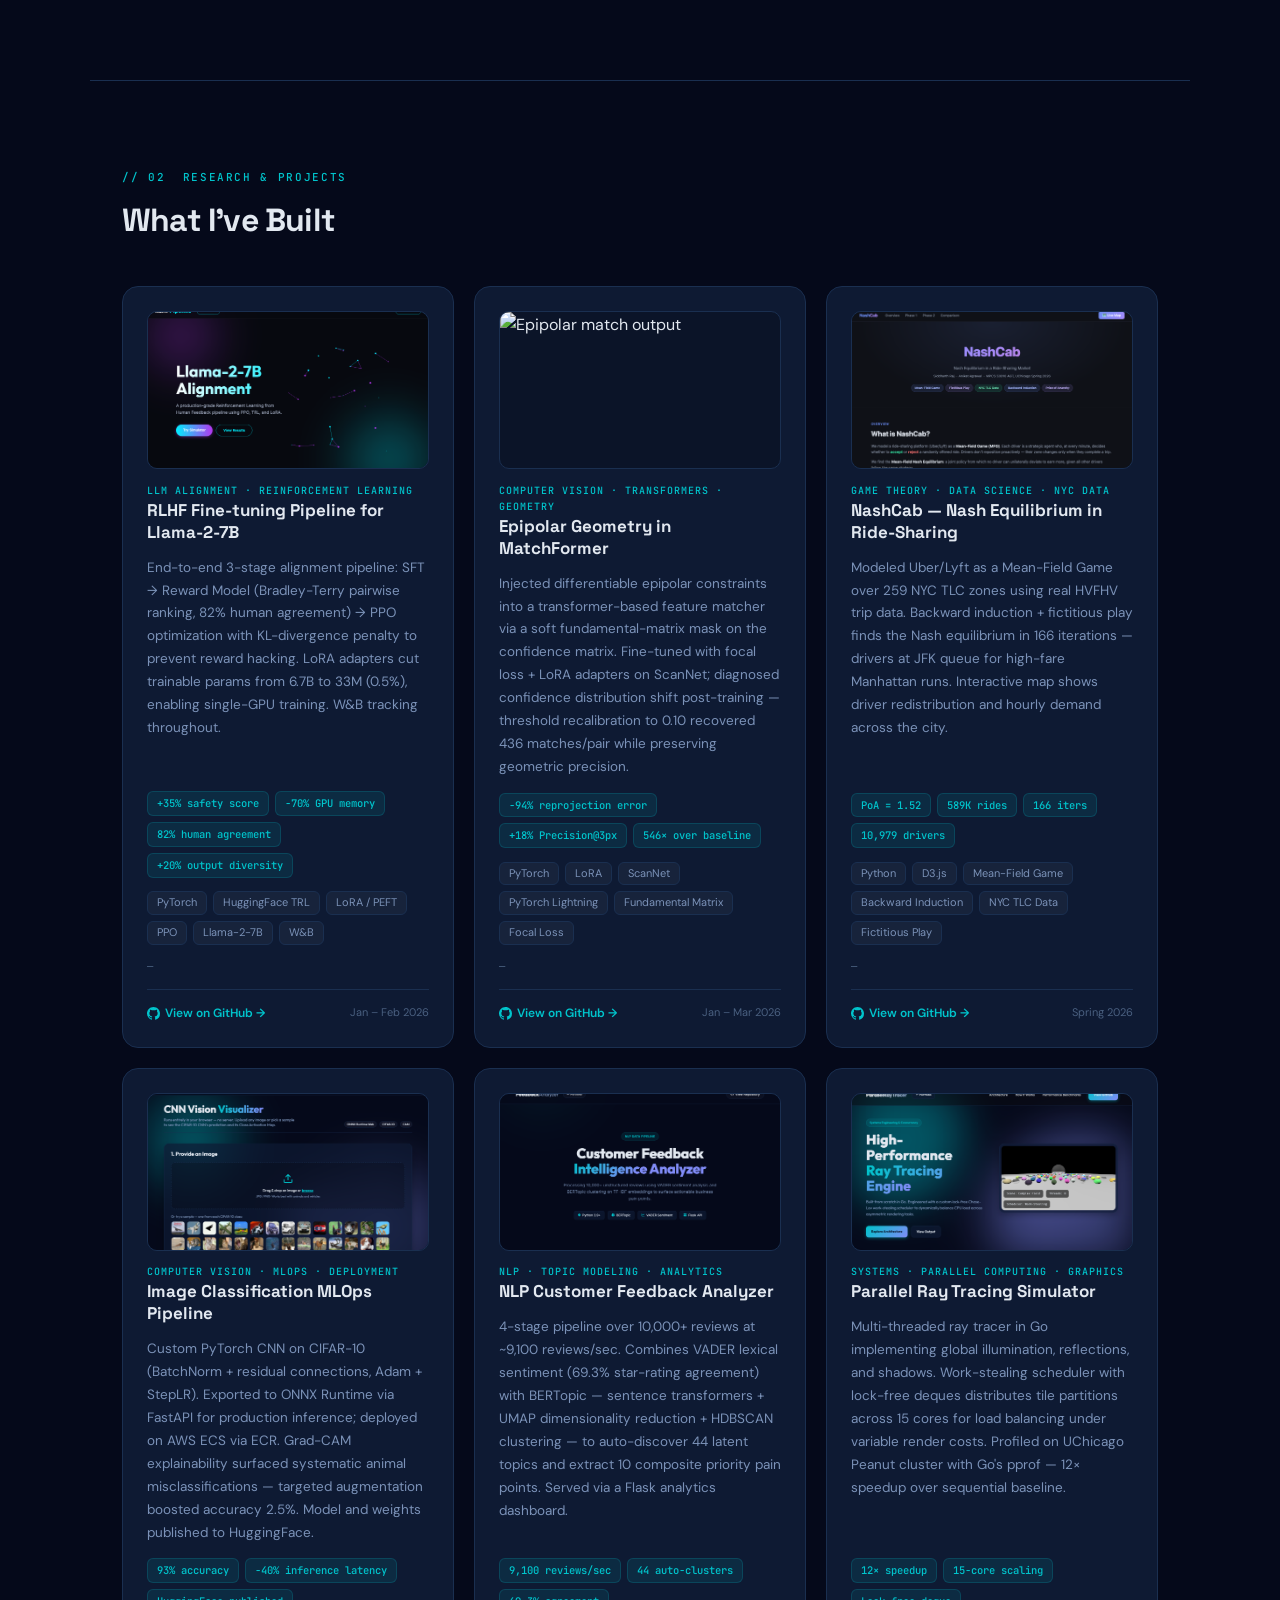
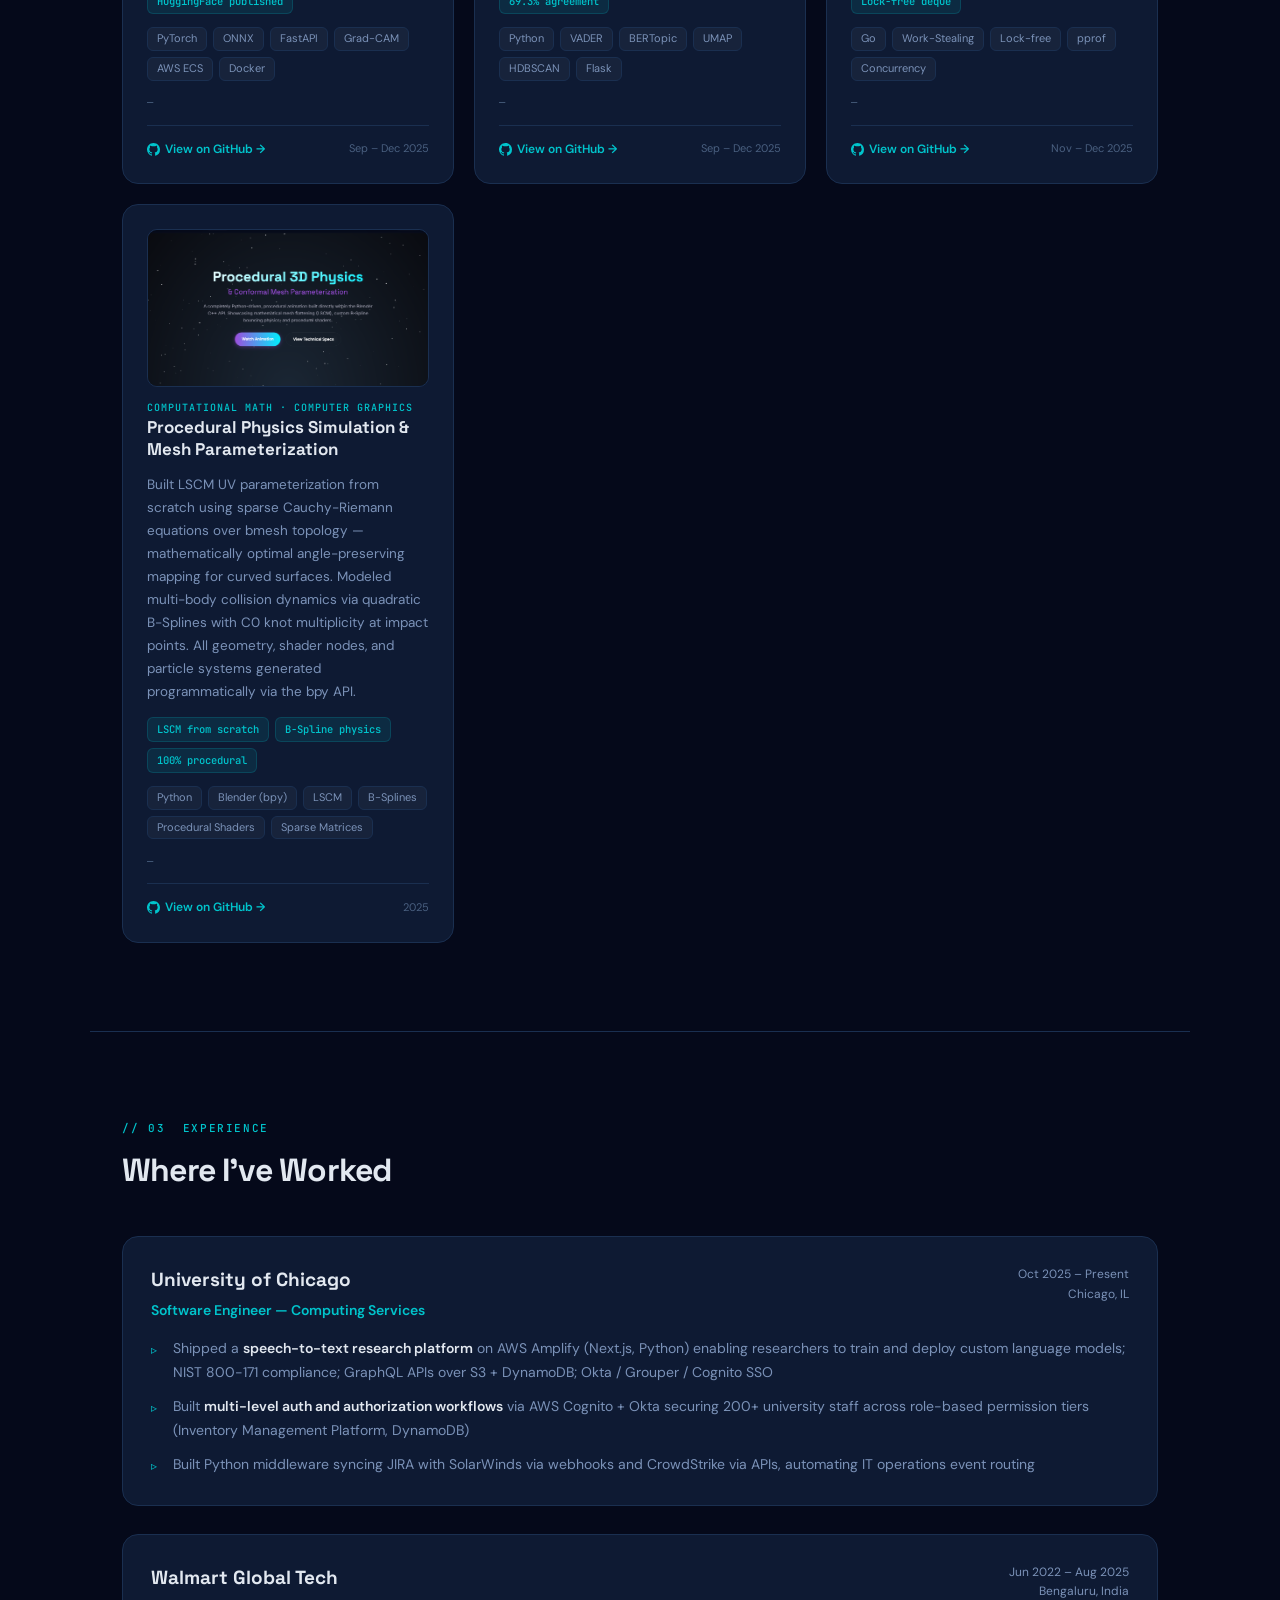
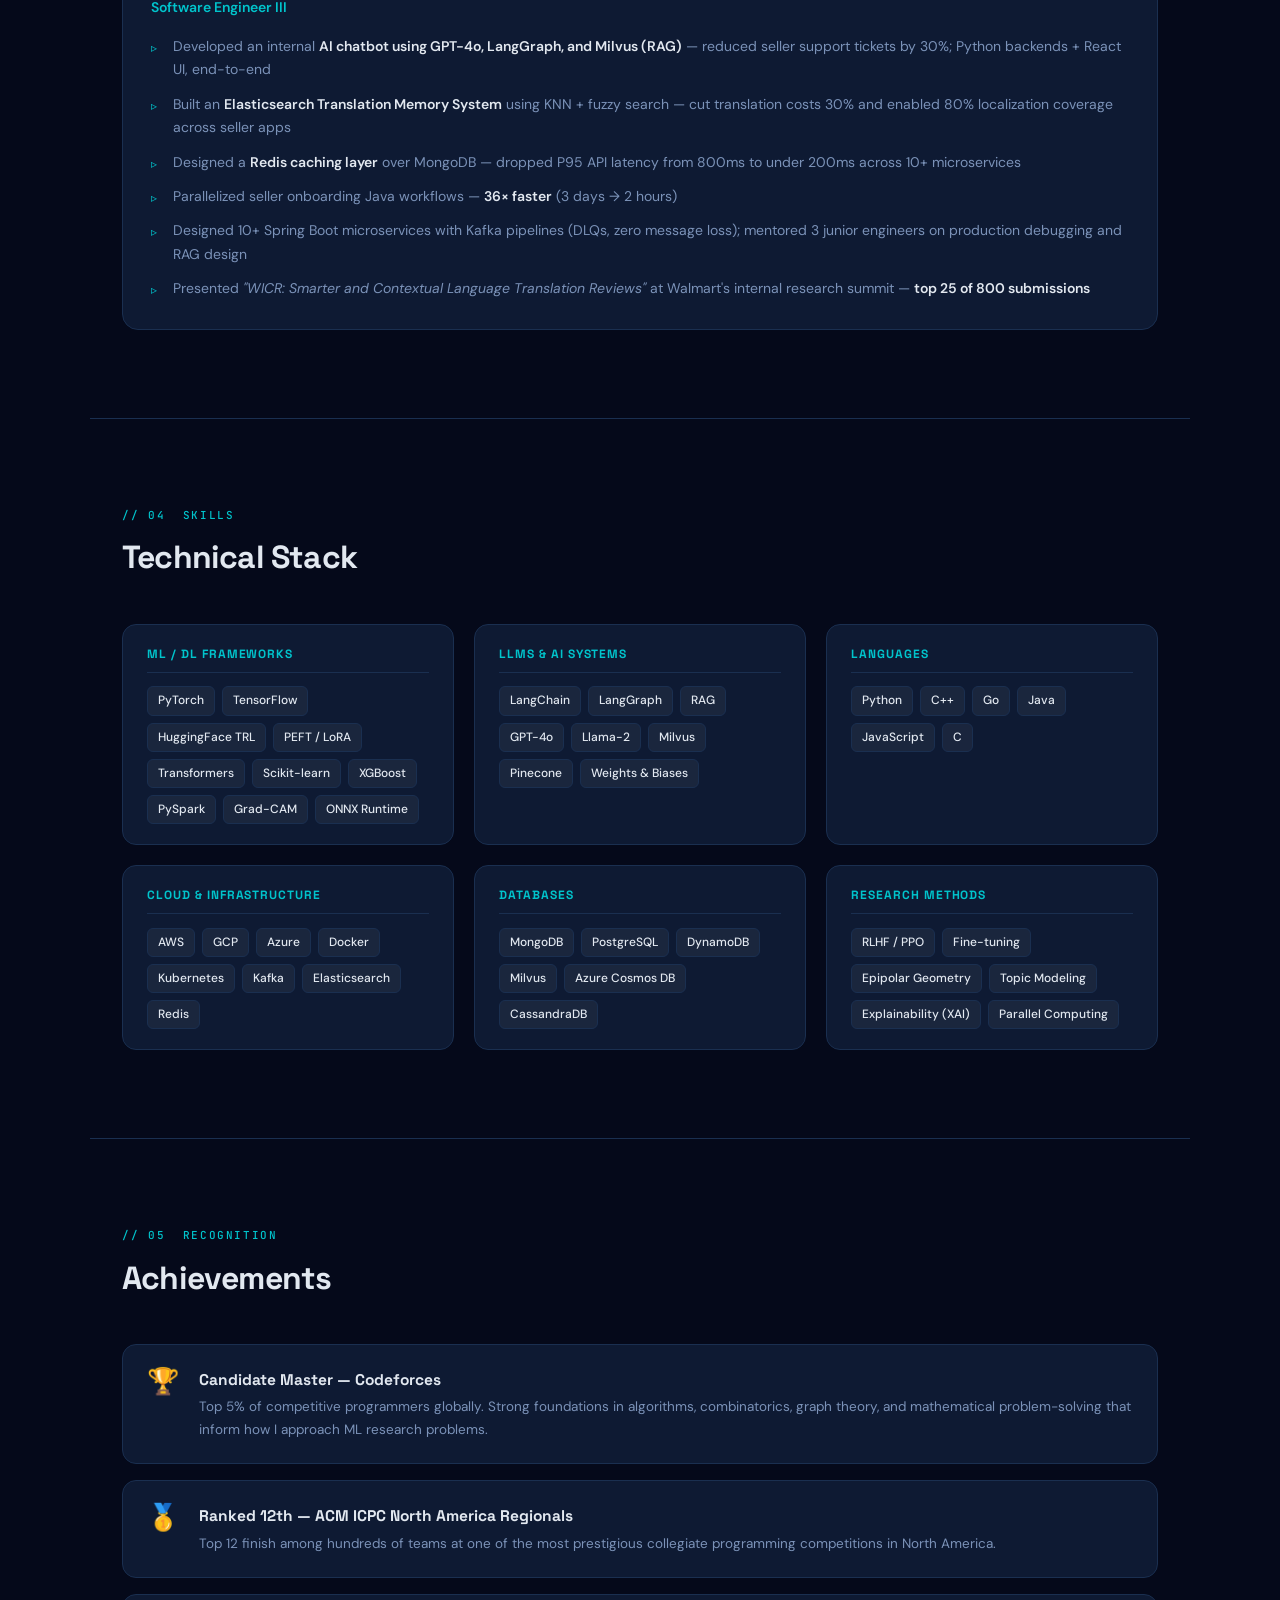
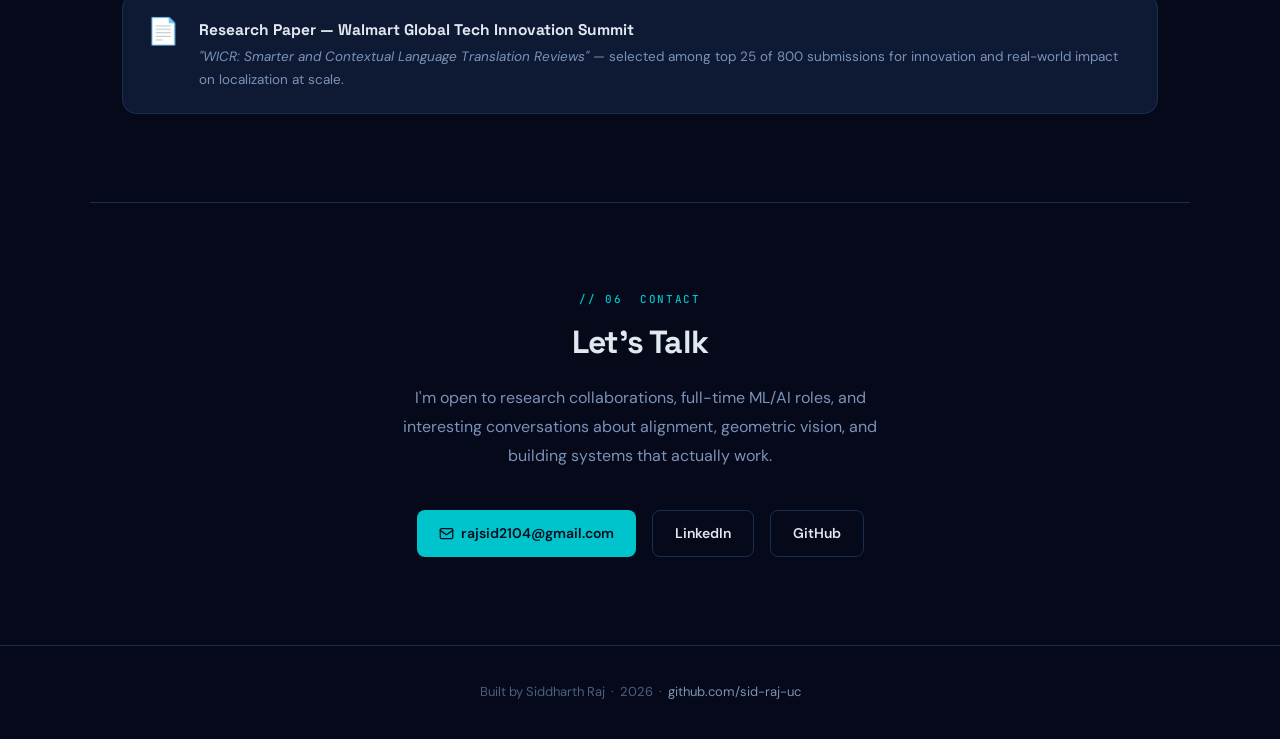
==== commit f50fddbb: "added nash-cabs project" ====
--- a/index.html
+++ b/index.html
@@ -637,6 +637,7 @@
     .stagger.visible > *:nth-child(4) { opacity:1; transform:none; transition-delay: 0.32s; }
     .stagger.visible > *:nth-child(5) { opacity:1; transform:none; transition-delay: 0.38s; }
     .stagger.visible > *:nth-child(6) { opacity:1; transform:none; transition-delay: 0.44s; }
+    .stagger.visible > *:nth-child(7) { opacity:1; transform:none; transition-delay: 0.50s; }
 
 /* ─── ICONS (inline SVG helpers) ─── */
     .icon { display: inline-block; vertical-align: middle; }
@@ -998,6 +999,46 @@
           </div>
         </a>
 
+        <!-- NashCab -->
+        <a class="project-card" href="https://github.com/sid-raj-uc/NashCab" target="_blank">
+          <div class="card-preview" onclick="event.preventDefault();event.stopPropagation();window.open('./nash-cabs/index.html','_blank')">
+            <img src="./nash-cabs/screenshot.png" alt="NashCab NYC idle driver heatmap" loading="lazy">
+            <div class="preview-overlay"><span class="preview-overlay-text">▶ Live Demo</span></div>
+          </div>
+          <div>
+            <div class="project-kind">Game Theory · Data Science · NYC Data</div>
+            <div class="project-name">NashCab — Nash Equilibrium in Ride-Sharing</div>
+          </div>
+          <p class="project-desc">
+            Modeled Uber/Lyft as a Mean-Field Game over 259 NYC TLC zones using real HVFHV trip data.
+            Backward induction + fictitious play finds the Nash equilibrium in 166 iterations — drivers
+            at JFK queue for high-fare Manhattan runs. Interactive map shows driver redistribution
+            and hourly demand across the city.
+          </p>
+          <div class="metrics">
+            <span class="chip">PoA = 1.52</span>
+            <span class="chip">589K rides</span>
+            <span class="chip">166 iters</span>
+            <span class="chip">10,979 drivers</span>
+          </div>
+          <div class="tags">
+            <span class="tag">Python</span>
+            <span class="tag">D3.js</span>
+            <span class="tag">Mean-Field Game</span>
+            <span class="tag">Backward Induction</span>
+            <span class="tag">NYC TLC Data</span>
+            <span class="tag">Fictitious Play</span>
+          </div>
+          <div class="gh-live-bar" id="stats-nashcab">—</div>
+          <div class="project-footer">
+            <span class="gh-link">
+              <svg width="13" height="13" viewBox="0 0 24 24" fill="currentColor"><path d="M12 0C5.37 0 0 5.37 0 12c0 5.31 3.435 9.795 8.205 11.385.6.105.825-.255.825-.57 0-.285-.015-1.23-.015-2.235-3.015.555-3.795-.735-4.035-1.41-.135-.345-.72-1.41-1.23-1.695-.42-.225-1.02-.78-.015-.795.945-.015 1.62.87 1.845 1.23 1.08 1.815 2.805 1.305 3.495.99.105-.78.42-1.305.765-1.605-2.67-.3-5.46-1.335-5.46-5.925 0-1.305.465-2.385 1.23-3.225-.12-.3-.54-1.53.12-3.18 0 0 1.005-.315 3.3 1.23.96-.27 1.98-.405 3-.405s2.04.135 3 .405c2.295-1.56 3.3-1.23 3.3-1.23.66 1.65.24 2.88.12 3.18.765.84 1.23 1.905 1.23 3.225 0 4.605-2.805 5.625-5.475 5.925.435.375.81 1.095.81 2.22 0 1.605-.015 2.895-.015 3.3 0 .315.225.69.825.57A12.02 12.02 0 0 0 24 12c0-6.63-5.37-12-12-12z"/></svg>
+              View on GitHub →
+            </span>
+            <span class="project-date">Spring 2026</span>
+          </div>
+        </a>
+
         <!-- CIFAR MLOps -->
         <a class="project-card" href="https://github.com/sid-raj-uc/cifar-cnn-analysis" target="_blank">
           <div class="card-preview" onclick="event.preventDefault();event.stopPropagation();window.open('./cnn-visualizer/index.html','_blank')" style="cursor:pointer">
@@ -1456,6 +1497,7 @@
       { id: 'stats-feedback',    repo: 'sid-raj-uc/feedback-analyzer' },
       { id: 'stats-raytracer',   repo: 'sid-raj-uc/parallel-raytracer' },
       { id: 'stats-cg',          repo: 'sid-raj-uc/cg-animation' },
+      { id: 'stats-nashcab',     repo: 'sid-raj-uc/NashCab' },
     ];
 
     function relDate(iso) {
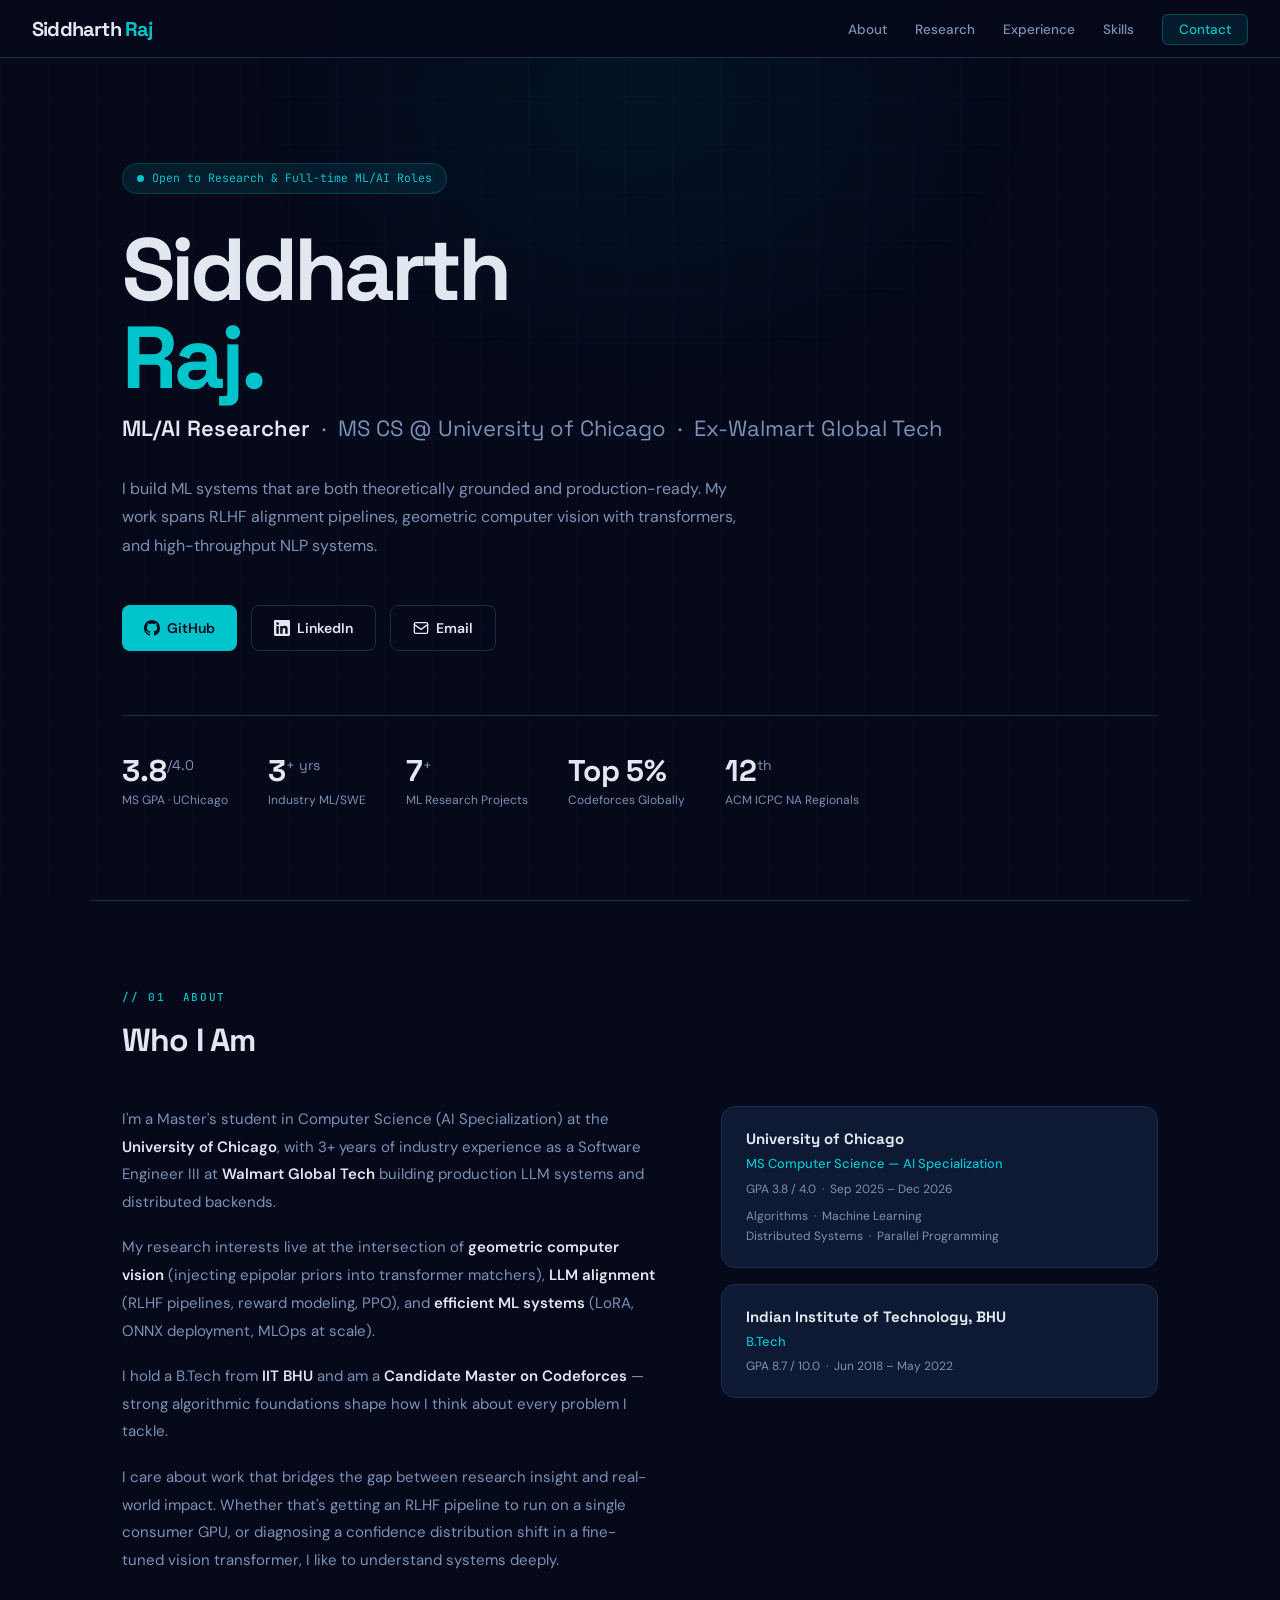
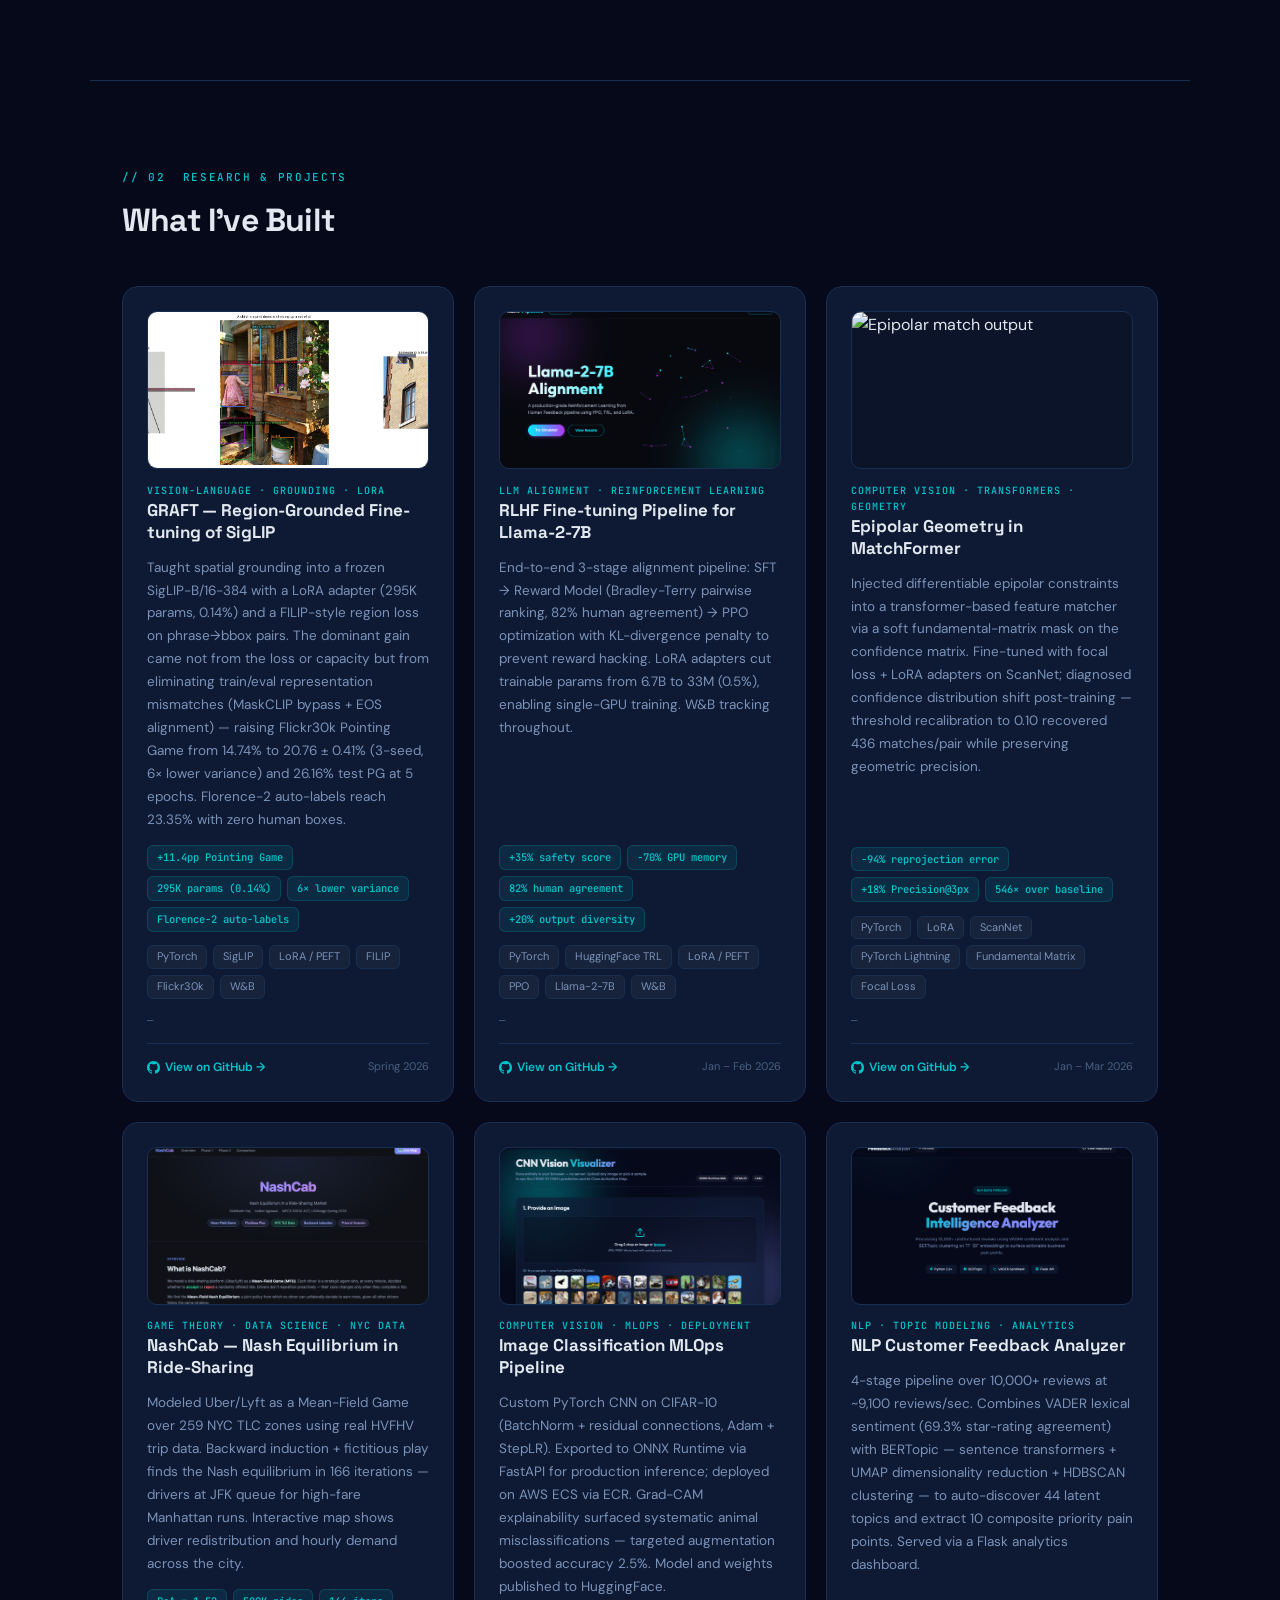
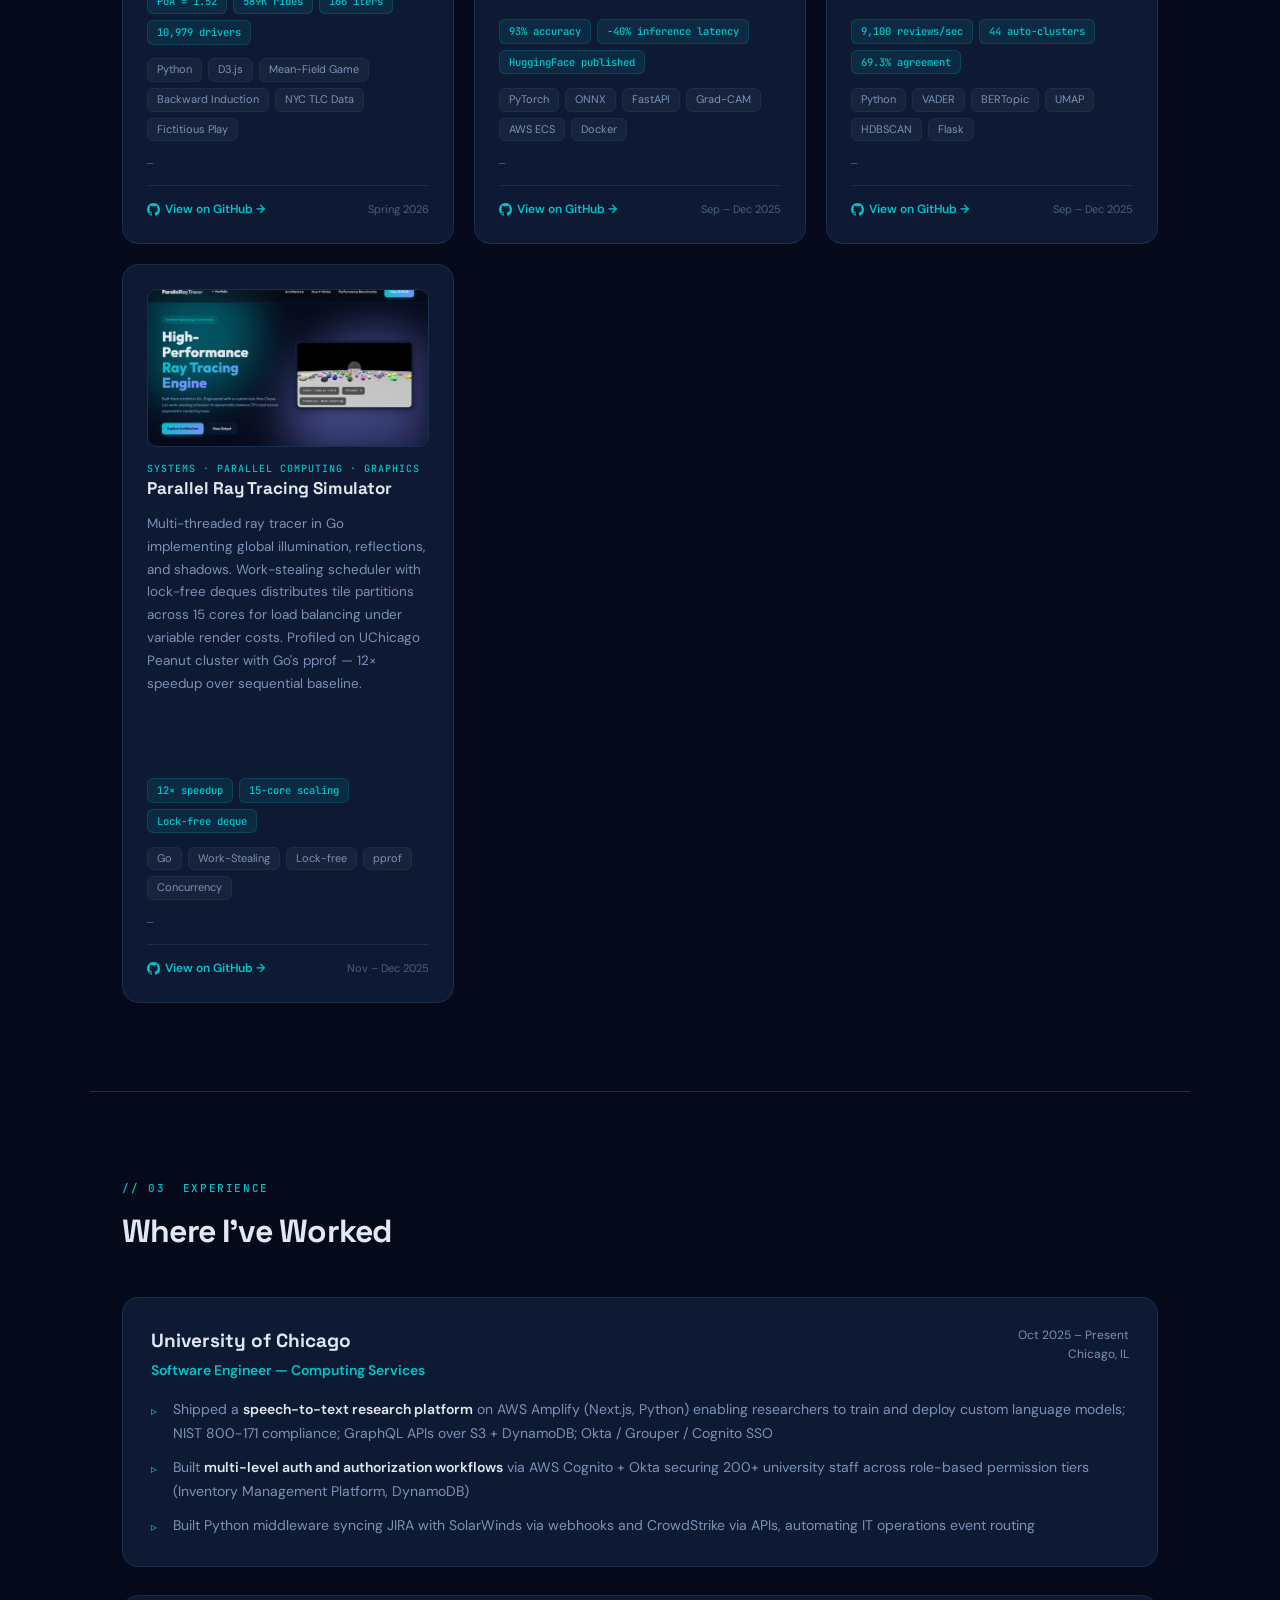
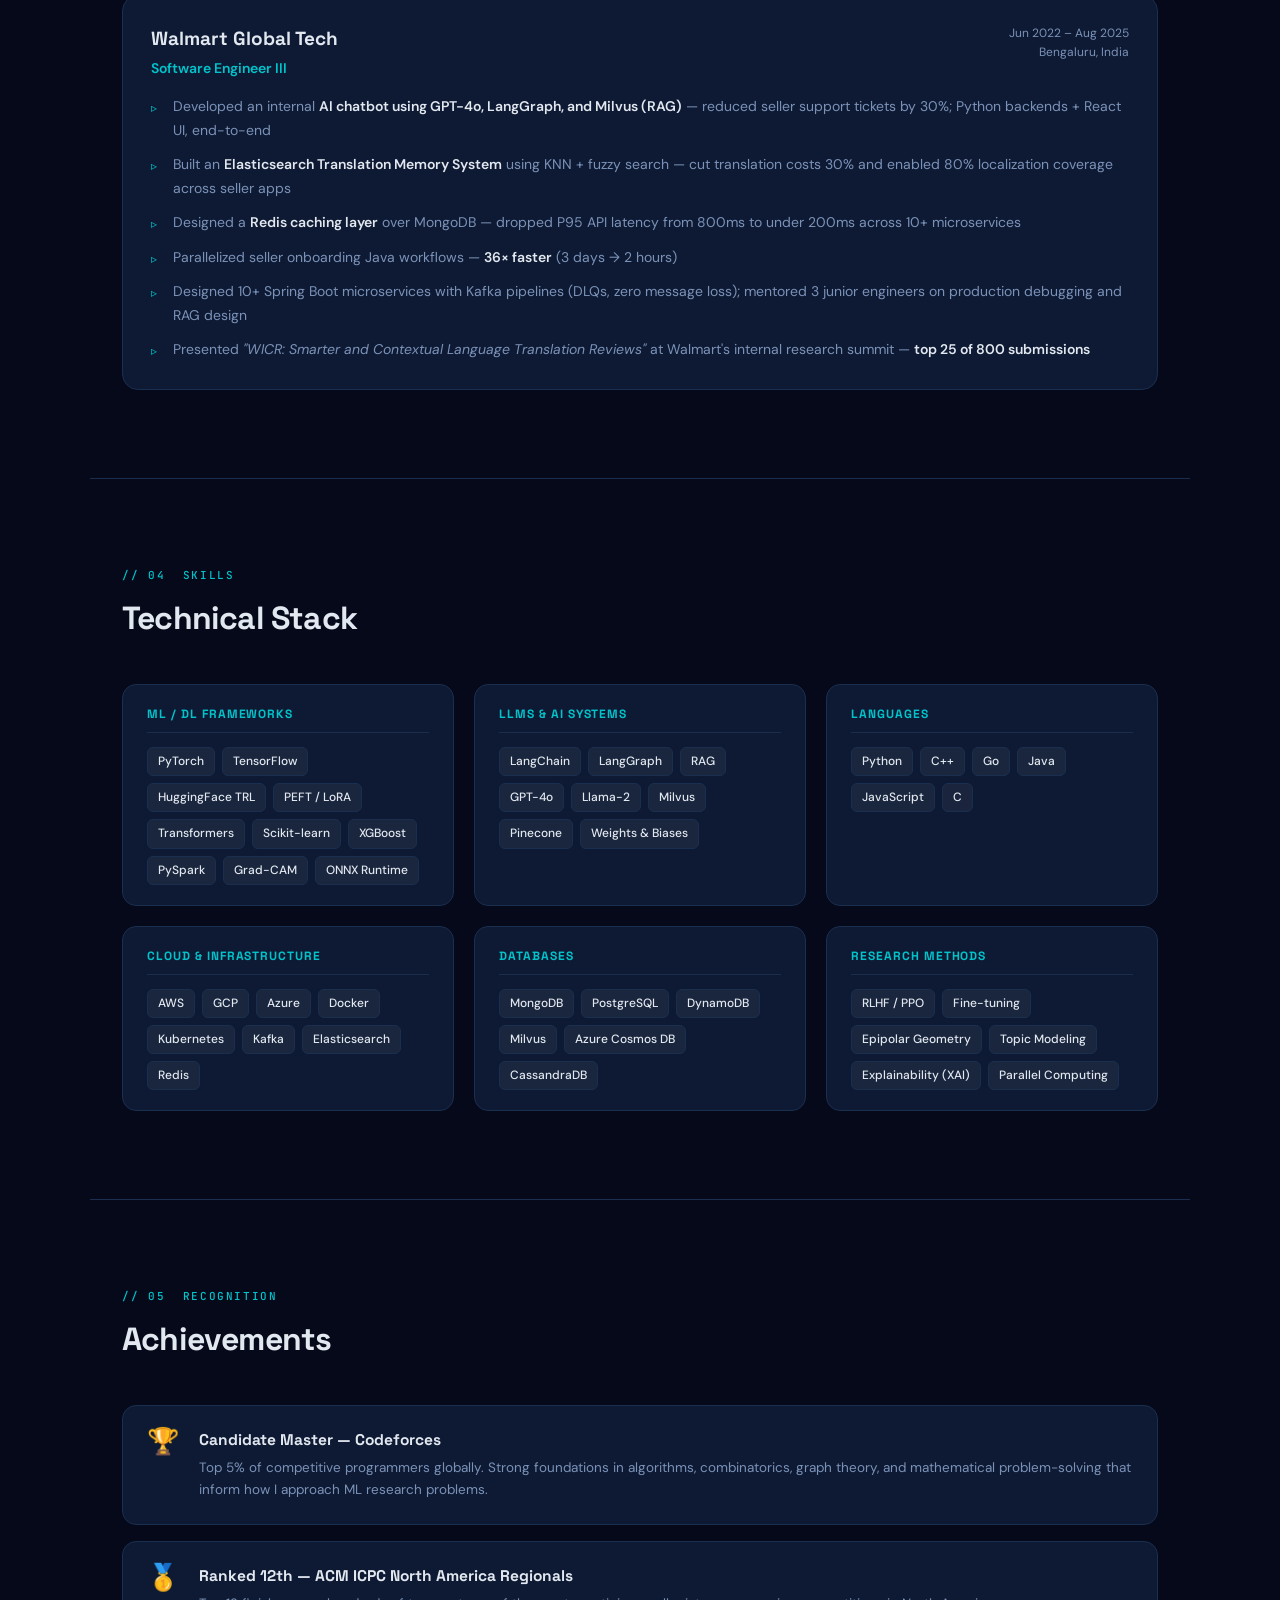
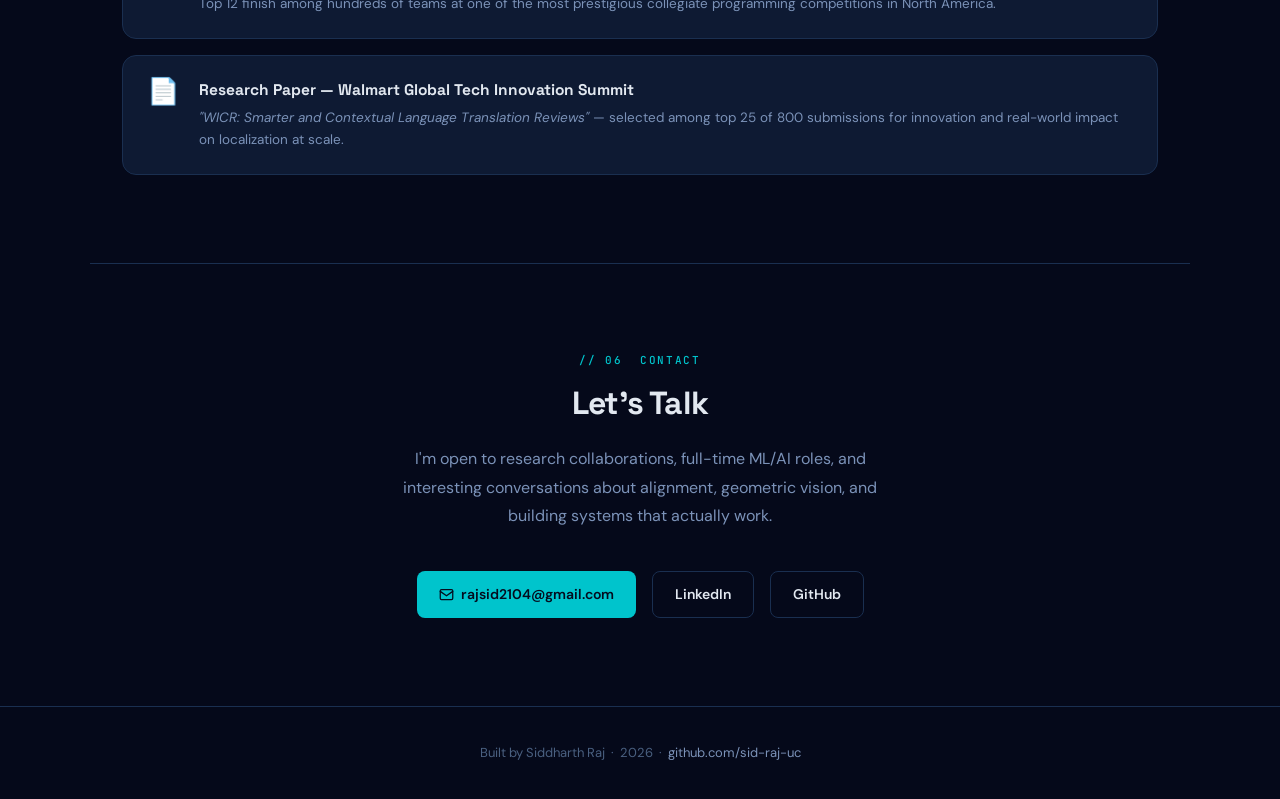
==== commit 810048cb: "Add GRAFT project (region-grounded SigLIP) to portfolio New flagship project card on the home page p" ====
--- a/index.html
+++ b/index.html
@@ -844,7 +844,7 @@
           <div class="stat-lbl">Industry ML/SWE</div>
         </div>
         <div>
-          <div class="stat-val">6<sup>+</sup></div>
+          <div class="stat-val">7<sup>+</sup></div>
           <div class="stat-lbl">ML Research Projects</div>
         </div>
         <div>
@@ -919,6 +919,47 @@
 
       <div class="project-grid stagger">
 
+        <!-- GRAFT -->
+        <a class="project-card" href="https://github.com/sid-raj-uc/GRAFT" target="_blank">
+          <div class="card-preview" onclick="event.preventDefault();event.stopPropagation();window.open('./graft/index.html','_blank')">
+            <img src="./graft/screenshot.png" alt="GRAFT region-grounded SigLIP" loading="lazy">
+            <div class="preview-overlay"><span class="preview-overlay-text">▶ View Project</span></div>
+          </div>
+          <div>
+            <div class="project-kind">Vision-Language · Grounding · LoRA</div>
+            <div class="project-name">GRAFT — Region-Grounded Fine-tuning of SigLIP</div>
+          </div>
+          <p class="project-desc">
+            Taught spatial grounding into a frozen SigLIP-B/16-384 with a LoRA adapter (295K params, 0.14%)
+            and a FILIP-style region loss on phrase→bbox pairs. The dominant gain came not from the loss or
+            capacity but from eliminating train/eval representation mismatches (MaskCLIP bypass + EOS alignment) —
+            raising Flickr30k Pointing Game from 14.74% to 20.76 ± 0.41% (3-seed, 6× lower variance) and 26.16%
+            test PG at 5 epochs. Florence-2 auto-labels reach 23.35% with zero human boxes.
+          </p>
+          <div class="metrics">
+            <span class="chip">+11.4pp Pointing Game</span>
+            <span class="chip">295K params (0.14%)</span>
+            <span class="chip">6× lower variance</span>
+            <span class="chip">Florence-2 auto-labels</span>
+          </div>
+          <div class="tags">
+            <span class="tag">PyTorch</span>
+            <span class="tag">SigLIP</span>
+            <span class="tag">LoRA / PEFT</span>
+            <span class="tag">FILIP</span>
+            <span class="tag">Flickr30k</span>
+            <span class="tag">W&amp;B</span>
+          </div>
+          <div class="gh-live-bar" id="stats-graft">—</div>
+          <div class="project-footer">
+            <span class="gh-link">
+              <svg width="13" height="13" viewBox="0 0 24 24" fill="currentColor"><path d="M12 0C5.37 0 0 5.37 0 12c0 5.31 3.435 9.795 8.205 11.385.6.105.825-.255.825-.57 0-.285-.015-1.23-.015-2.235-3.015.555-3.795-.735-4.035-1.41-.135-.345-.72-1.41-1.23-1.695-.42-.225-1.02-.78-.015-.795.945-.015 1.62.87 1.845 1.23 1.08 1.815 2.805 1.305 3.495.99.105-.78.42-1.305.765-1.605-2.67-.3-5.46-1.335-5.46-5.925 0-1.305.465-2.385 1.23-3.225-.12-.3-.54-1.53.12-3.18 0 0 1.005-.315 3.3 1.23.96-.27 1.98-.405 3-.405s2.04.135 3 .405c2.295-1.56 3.3-1.23 3.3-1.23.66 1.65.24 2.88.12 3.18.765.84 1.23 1.905 1.23 3.225 0 4.605-2.805 5.625-5.475 5.925.435.375.81 1.095.81 2.22 0 1.605-.015 2.895-.015 3.3 0 .315.225.69.825.57A12.02 12.02 0 0 0 24 12c0-6.63-5.37-12-12-12z"/></svg>
+              View on GitHub →
+            </span>
+            <span class="project-date">Spring 2026</span>
+          </div>
+        </a>
+
         <!-- RLHF -->
         <a class="project-card" href="https://github.com/sid-raj-uc/RLHF" target="_blank">
           <div class="card-preview" onclick="event.preventDefault();event.stopPropagation();window.open('./rlhf-fine-tuning/index.html','_blank')">
@@ -1491,6 +1532,7 @@
     };
 
     const REPOS = [
+      { id: 'stats-graft',       repo: 'sid-raj-uc/GRAFT' },
       { id: 'stats-rlhf',        repo: 'sid-raj-uc/RLHF' },
       { id: 'stats-matchformer', repo: 'sid-raj-uc/match-former' },
       { id: 'stats-cifar',       repo: 'sid-raj-uc/cifar-cnn-analysis' },
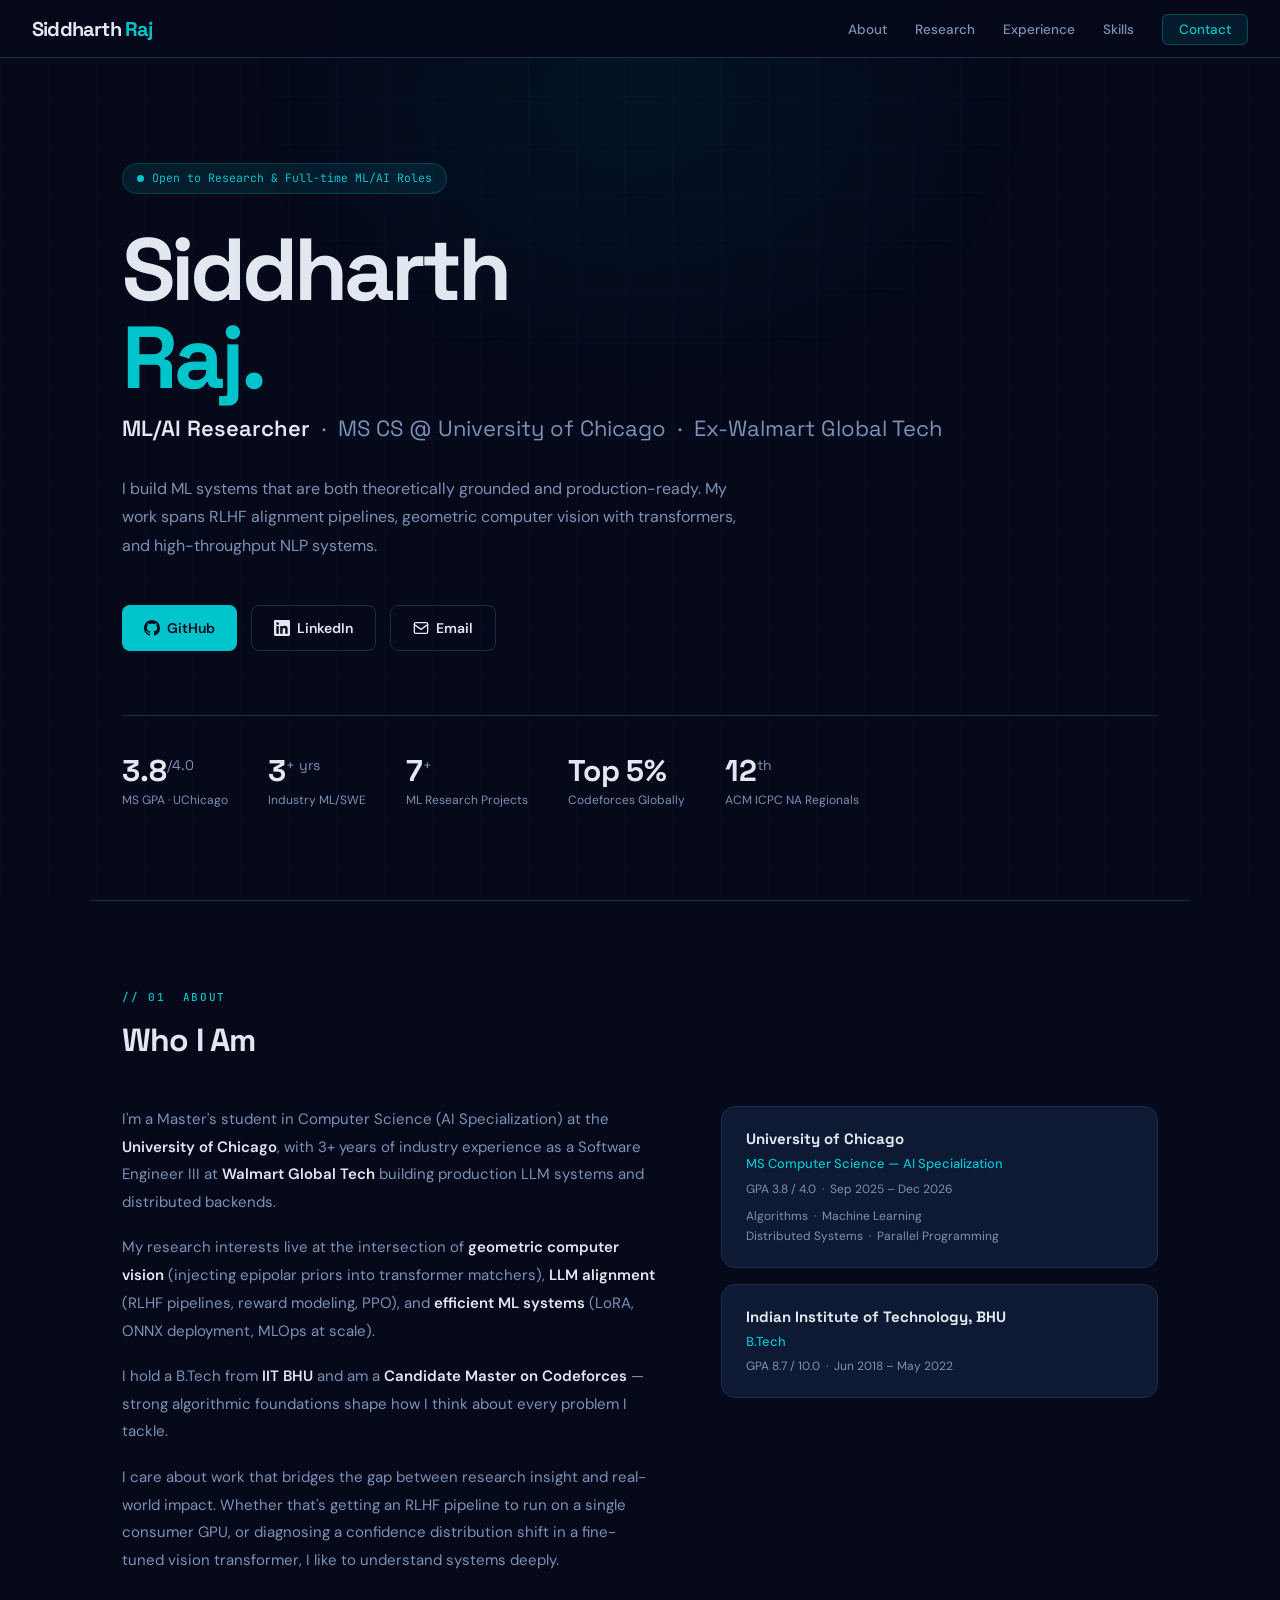
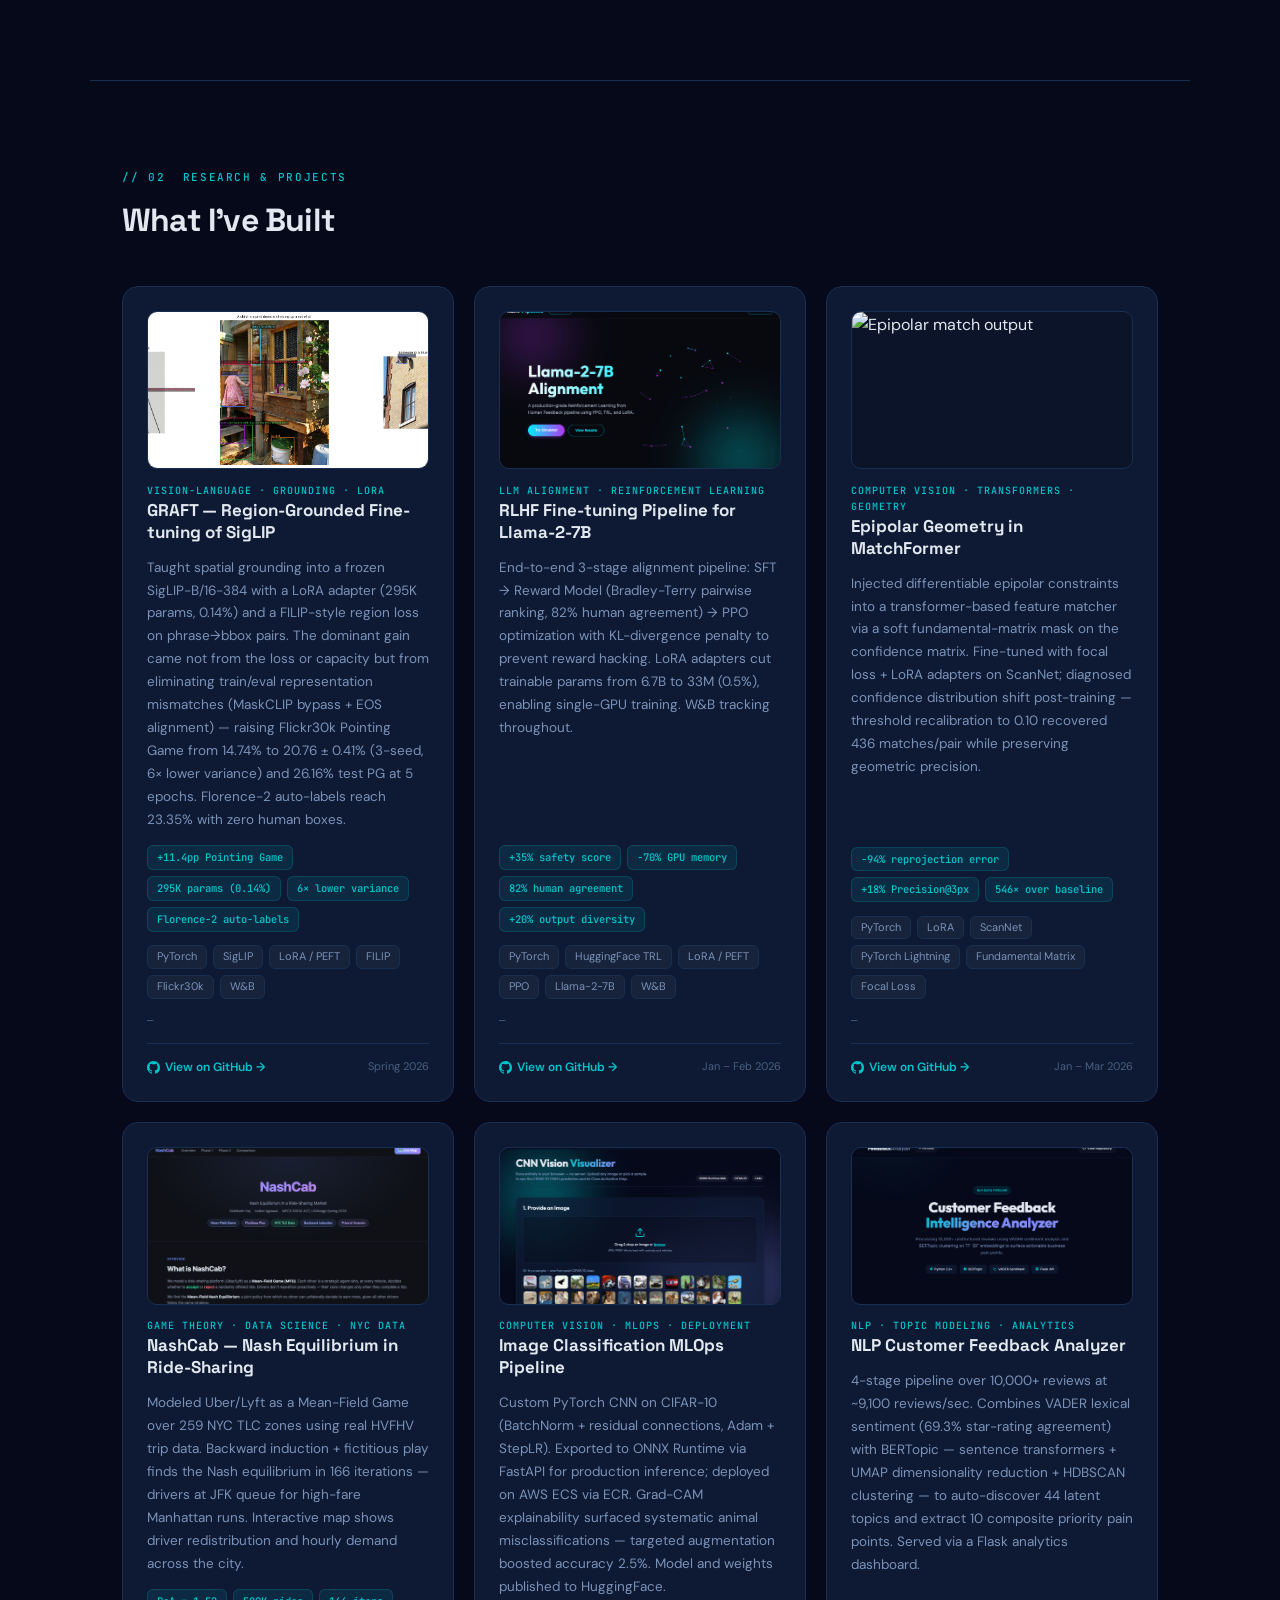
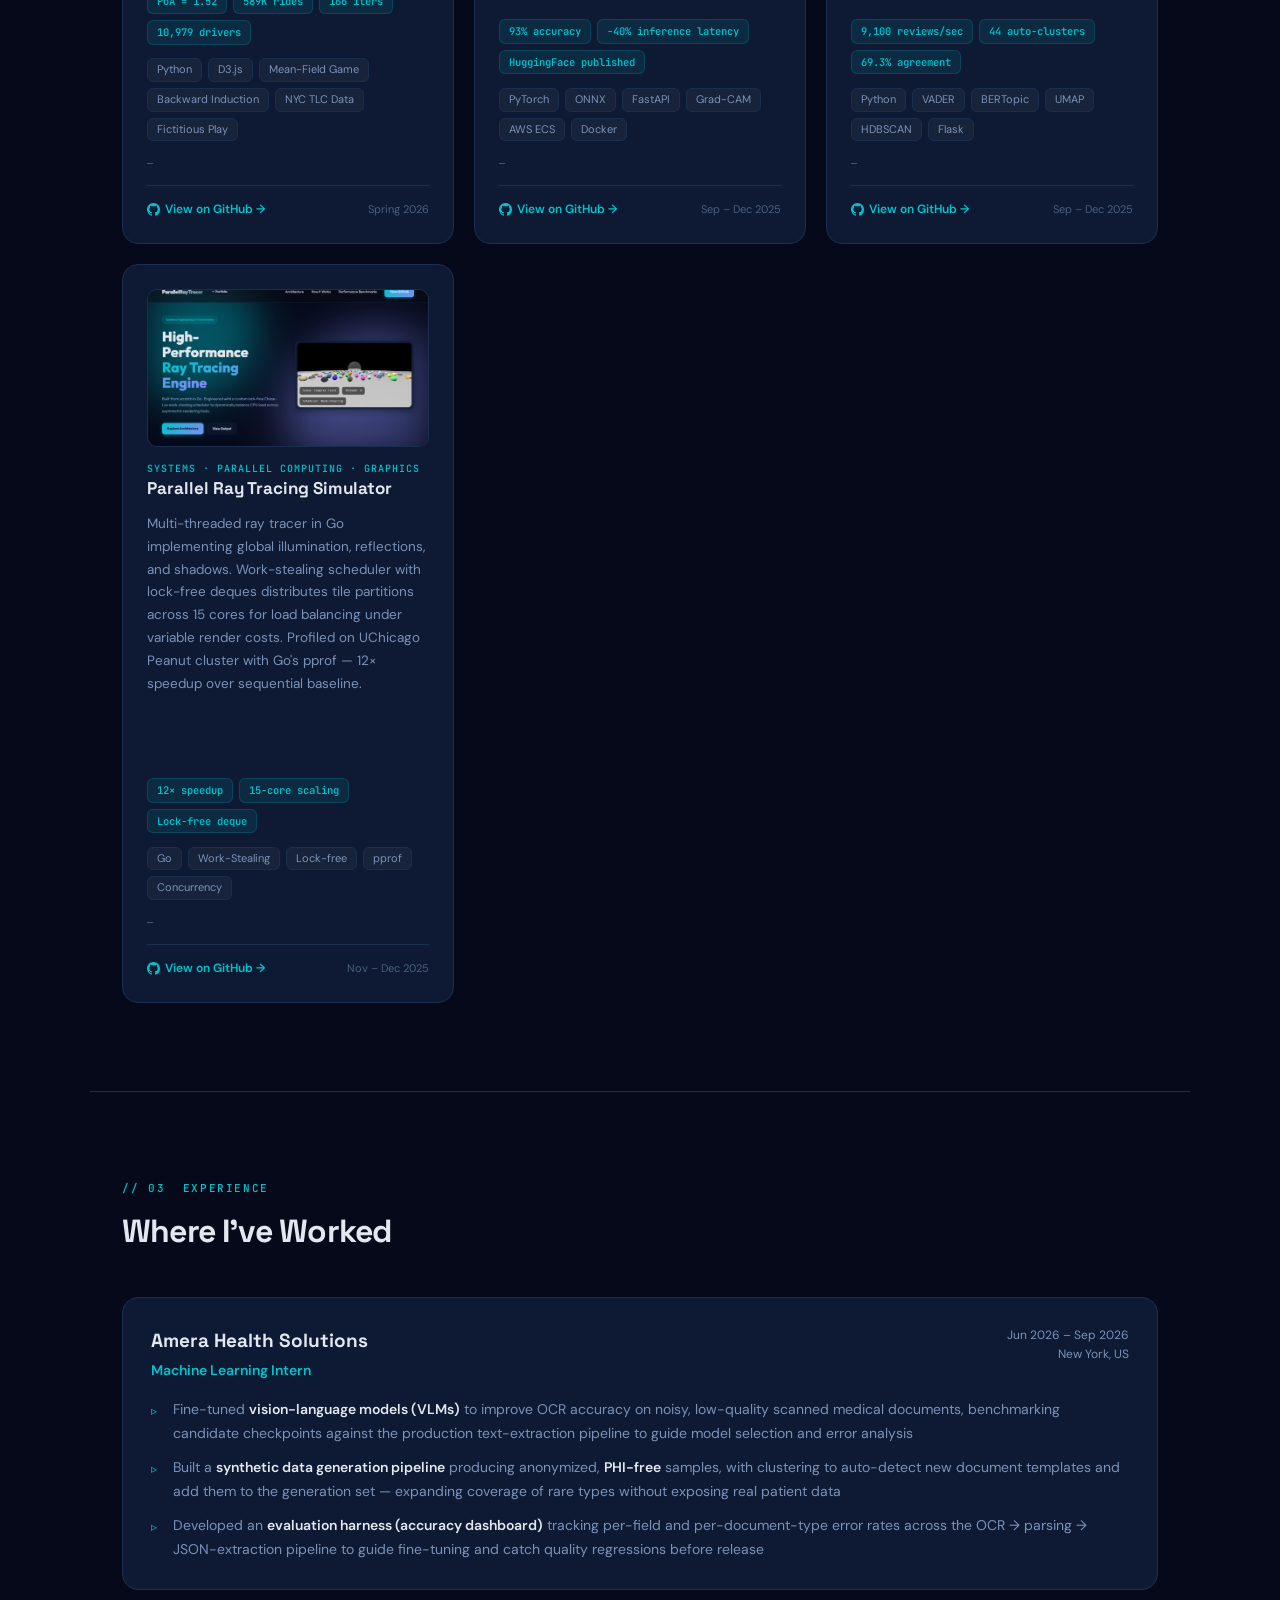
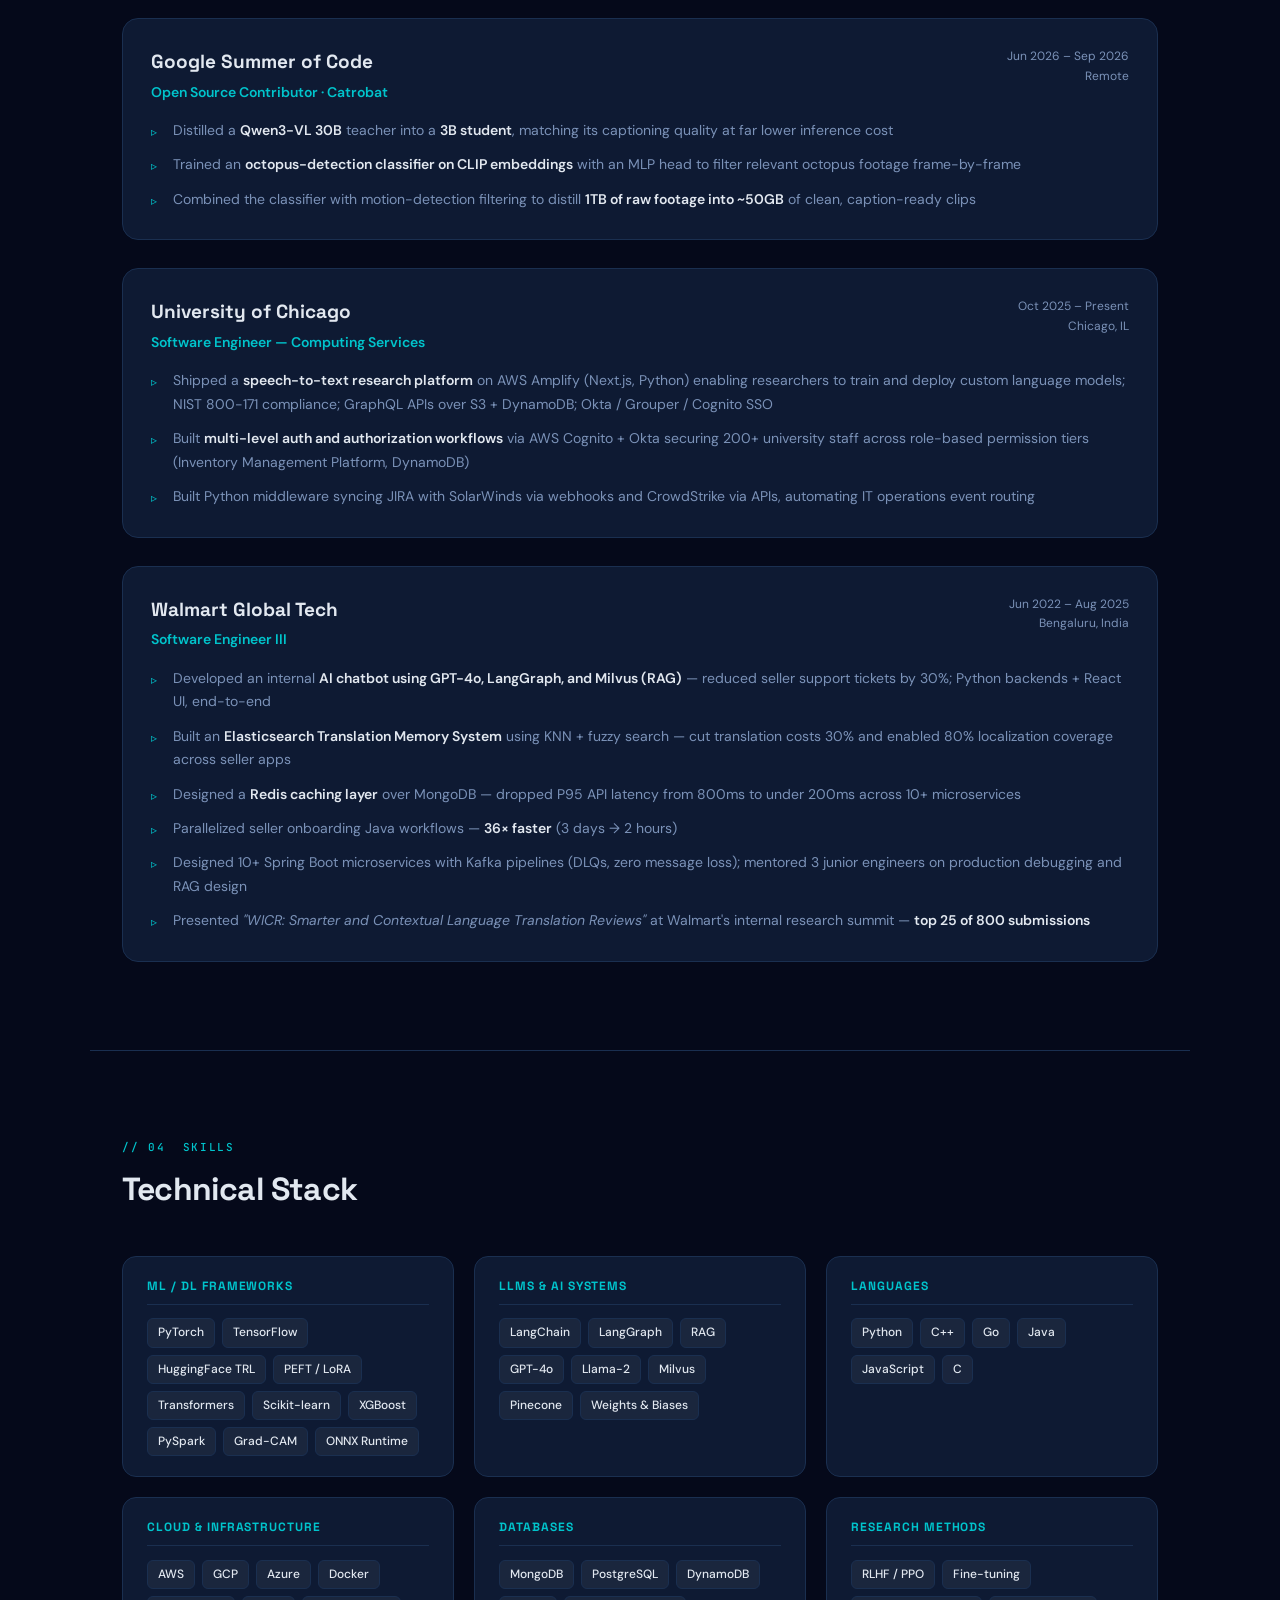
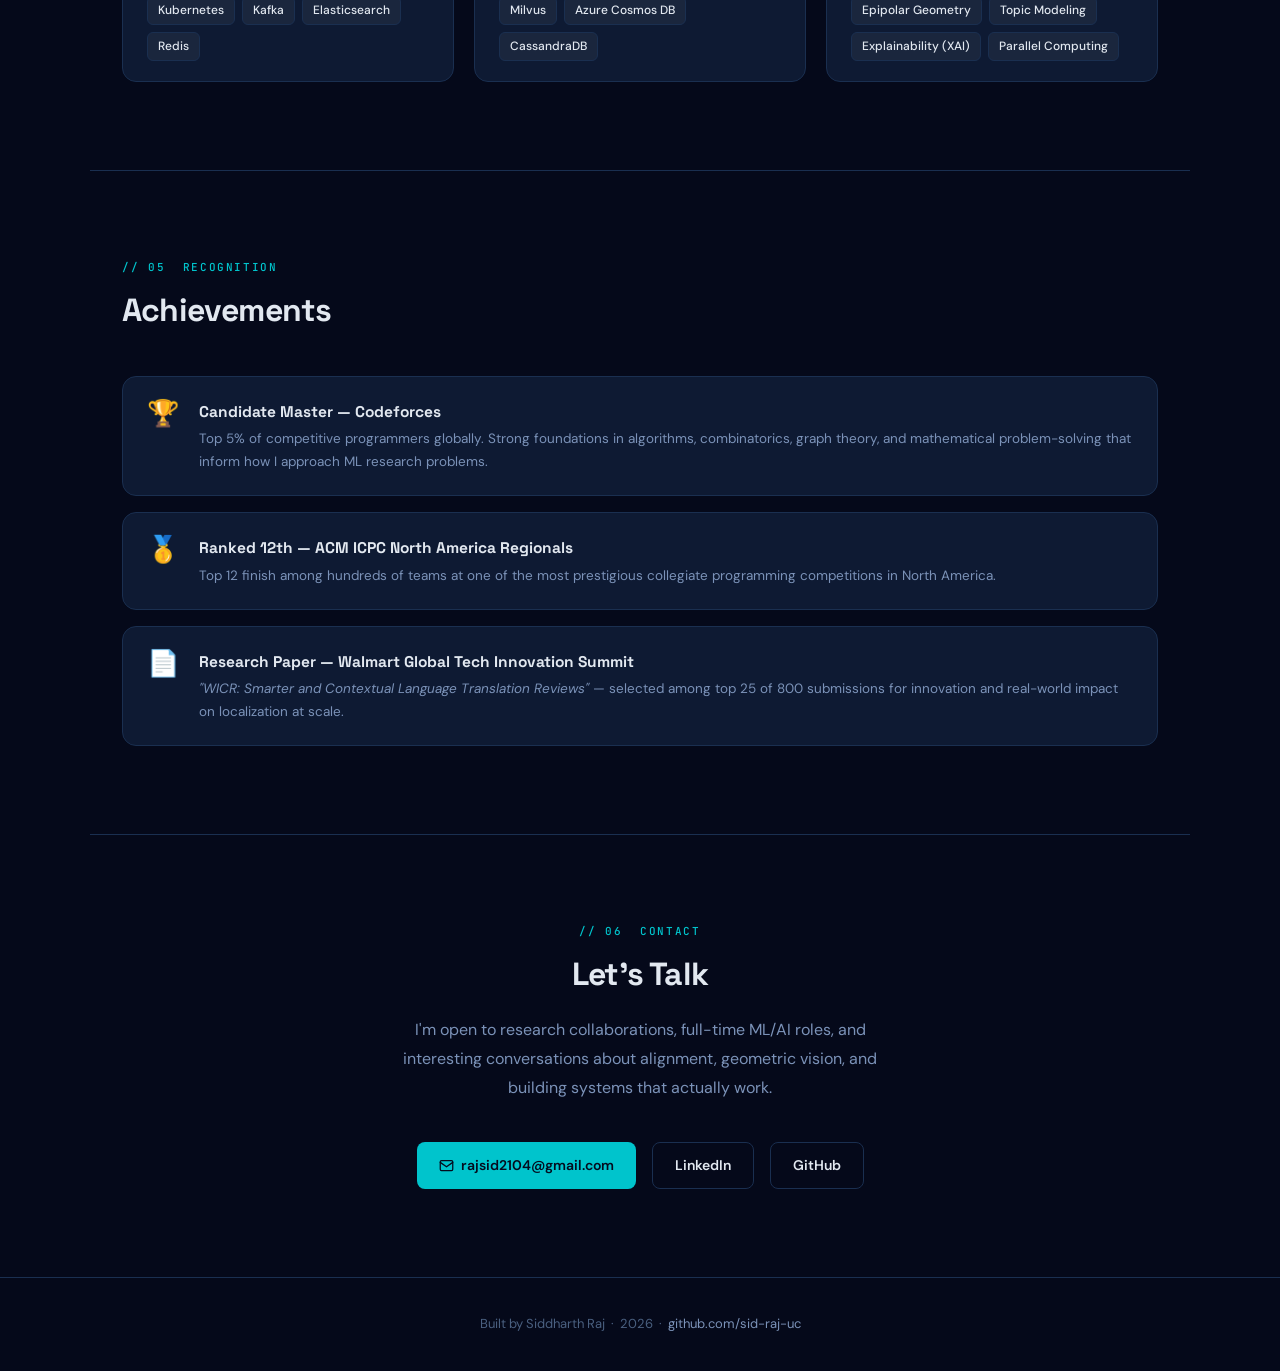
==== commit db49dccc: "Add Amera Health and GSoC (Catrobat) experience entries Two 2026 ML internship roles added to the to" ====
--- a/index.html
+++ b/index.html
@@ -1252,6 +1252,36 @@
         <div class="exp-card fade-in">
           <div class="exp-header">
             <div>
+              <div class="exp-company">Amera Health Solutions</div>
+              <div class="exp-role">Machine Learning Intern</div>
+            </div>
+            <div class="exp-meta">Jun 2026 – Sep 2026<br>New York, US</div>
+          </div>
+          <ul class="exp-bullets">
+            <li>Fine-tuned <strong>vision-language models (VLMs)</strong> to improve OCR accuracy on noisy, low-quality scanned medical documents, benchmarking candidate checkpoints against the production text-extraction pipeline to guide model selection and error analysis</li>
+            <li>Built a <strong>synthetic data generation pipeline</strong> producing anonymized, <strong>PHI-free</strong> samples, with clustering to auto-detect new document templates and add them to the generation set — expanding coverage of rare types without exposing real patient data</li>
+            <li>Developed an <strong>evaluation harness (accuracy dashboard)</strong> tracking per-field and per-document-type error rates across the OCR → parsing → JSON-extraction pipeline to guide fine-tuning and catch quality regressions before release</li>
+          </ul>
+        </div>
+
+        <div class="exp-card fade-in">
+          <div class="exp-header">
+            <div>
+              <div class="exp-company">Google Summer of Code</div>
+              <div class="exp-role">Open Source Contributor · Catrobat</div>
+            </div>
+            <div class="exp-meta">Jun 2026 – Sep 2026<br>Remote</div>
+          </div>
+          <ul class="exp-bullets">
+            <li>Distilled a <strong>Qwen3-VL 30B</strong> teacher into a <strong>3B student</strong>, matching its captioning quality at far lower inference cost</li>
+            <li>Trained an <strong>octopus-detection classifier on CLIP embeddings</strong> with an MLP head to filter relevant octopus footage frame-by-frame</li>
+            <li>Combined the classifier with motion-detection filtering to distill <strong>1TB of raw footage into ~50GB</strong> of clean, caption-ready clips</li>
+          </ul>
+        </div>
+
+        <div class="exp-card fade-in">
+          <div class="exp-header">
+            <div>
               <div class="exp-company">University of Chicago</div>
               <div class="exp-role">Software Engineer — Computing Services</div>
             </div>
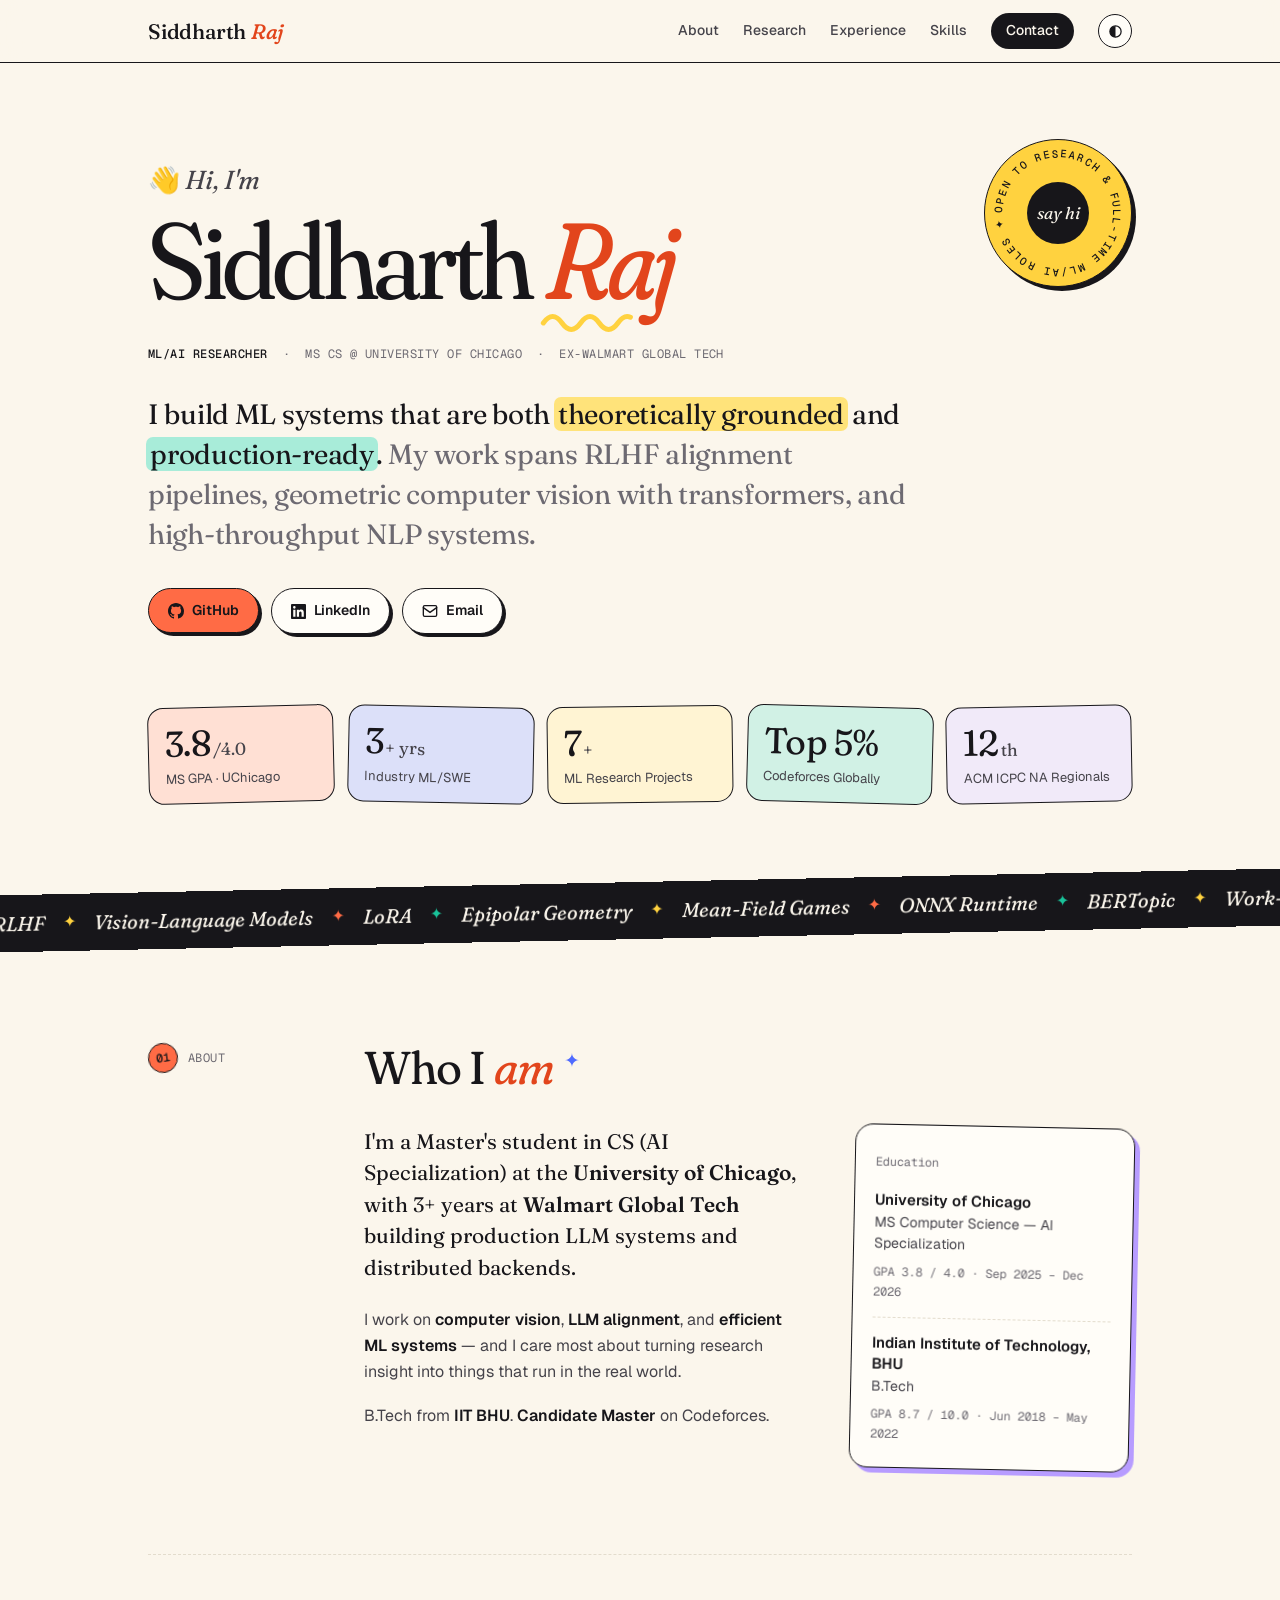
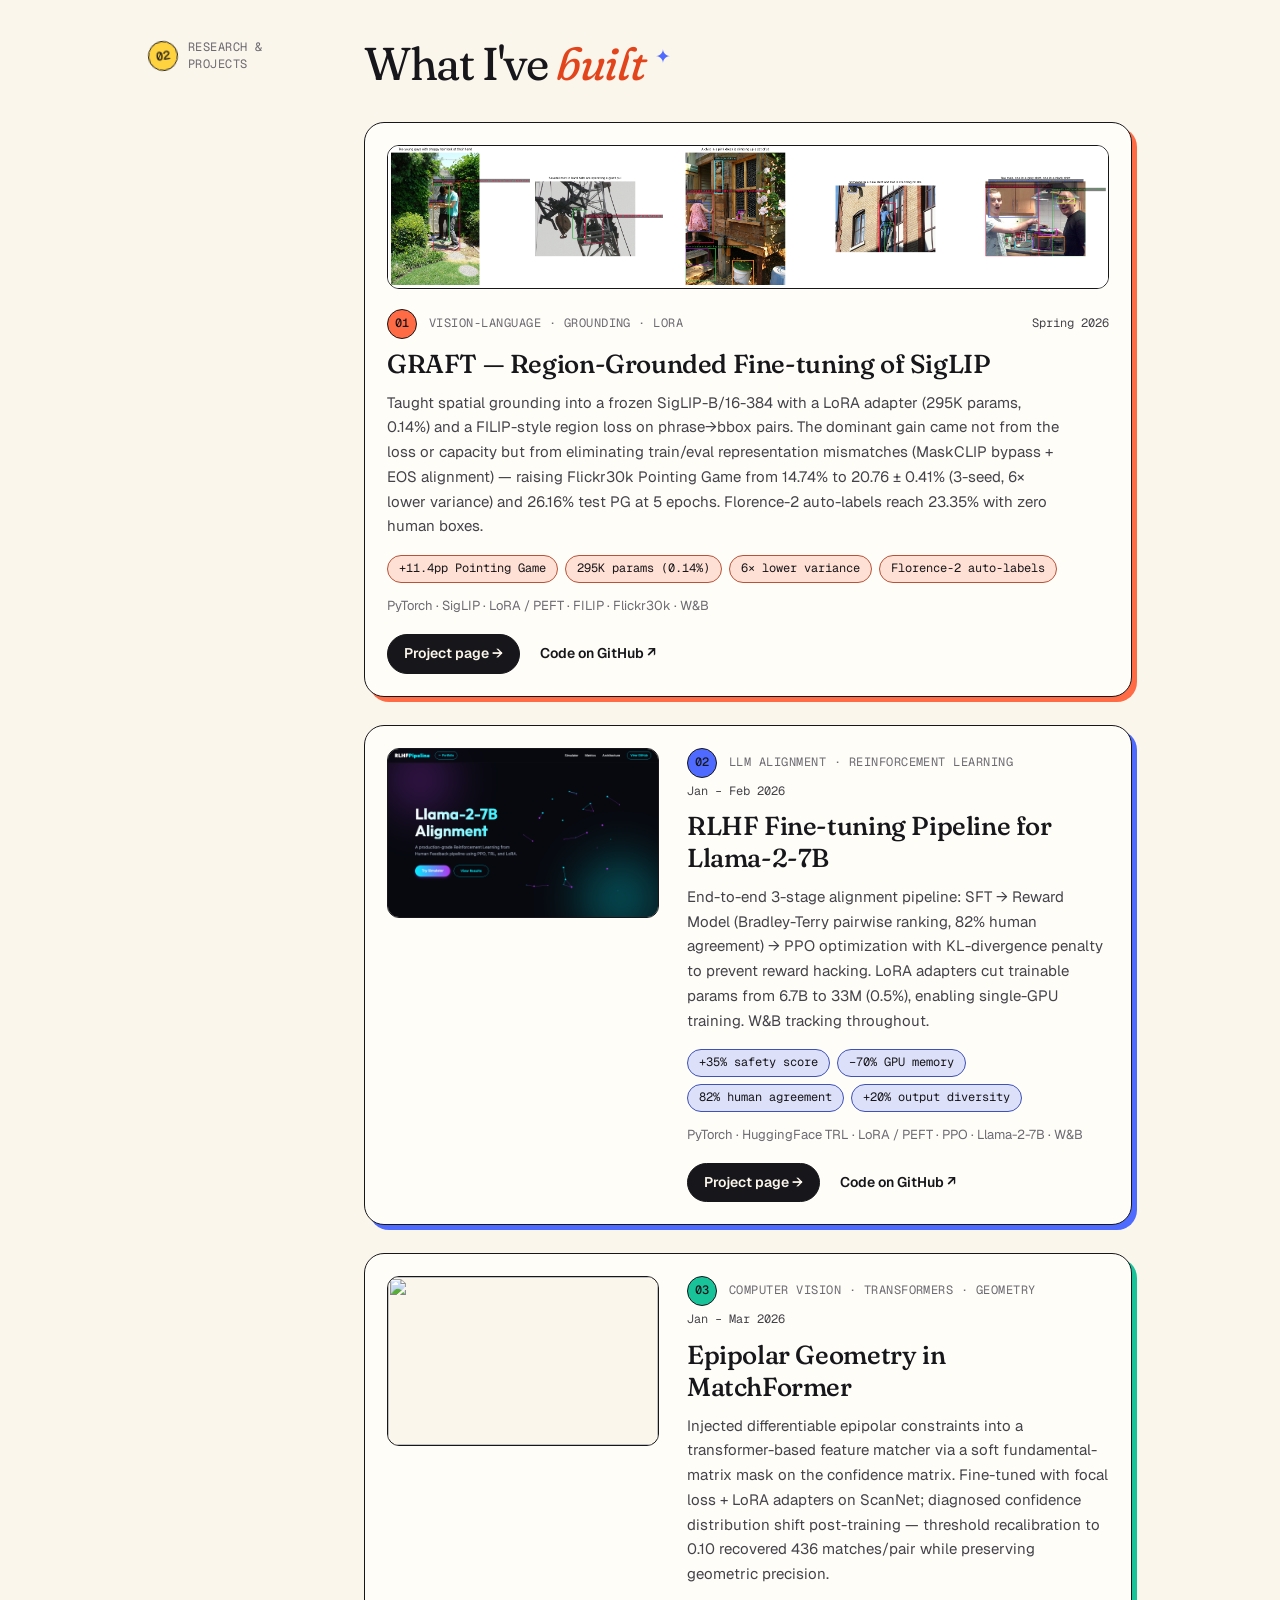
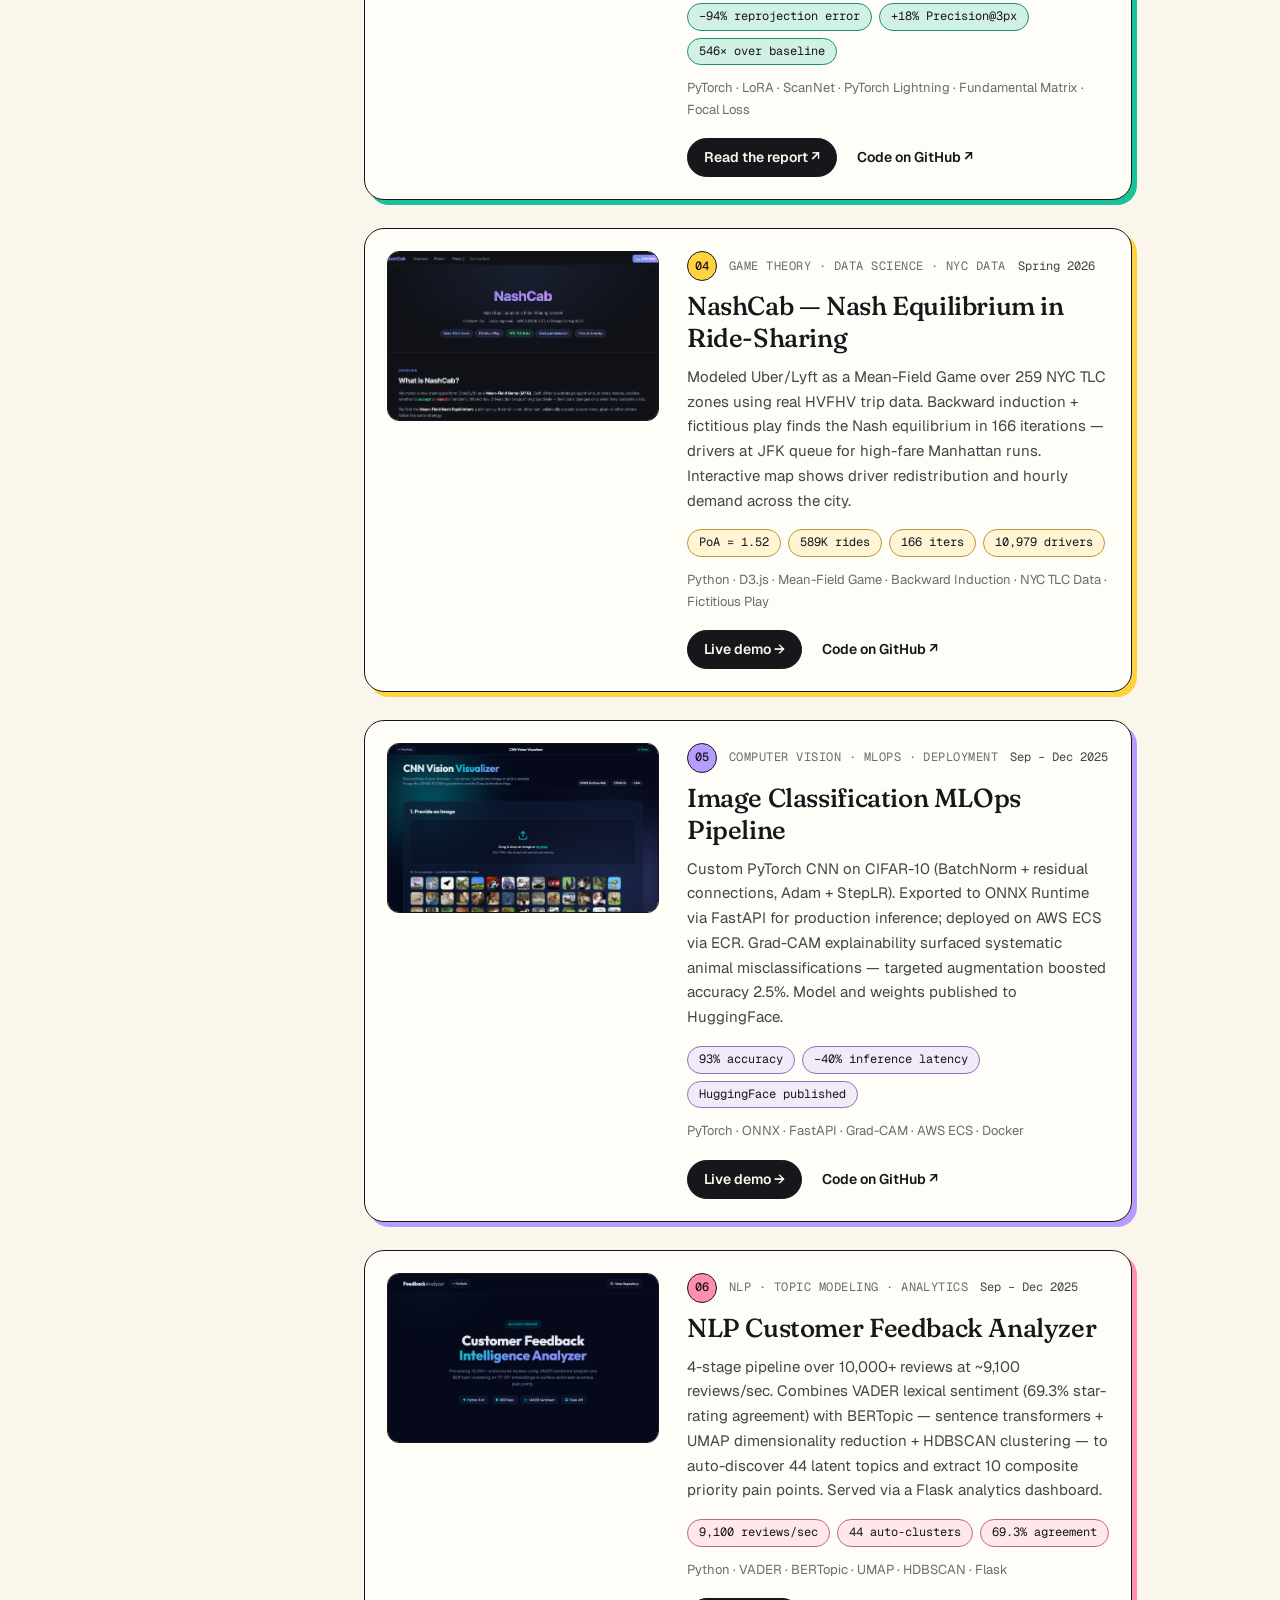
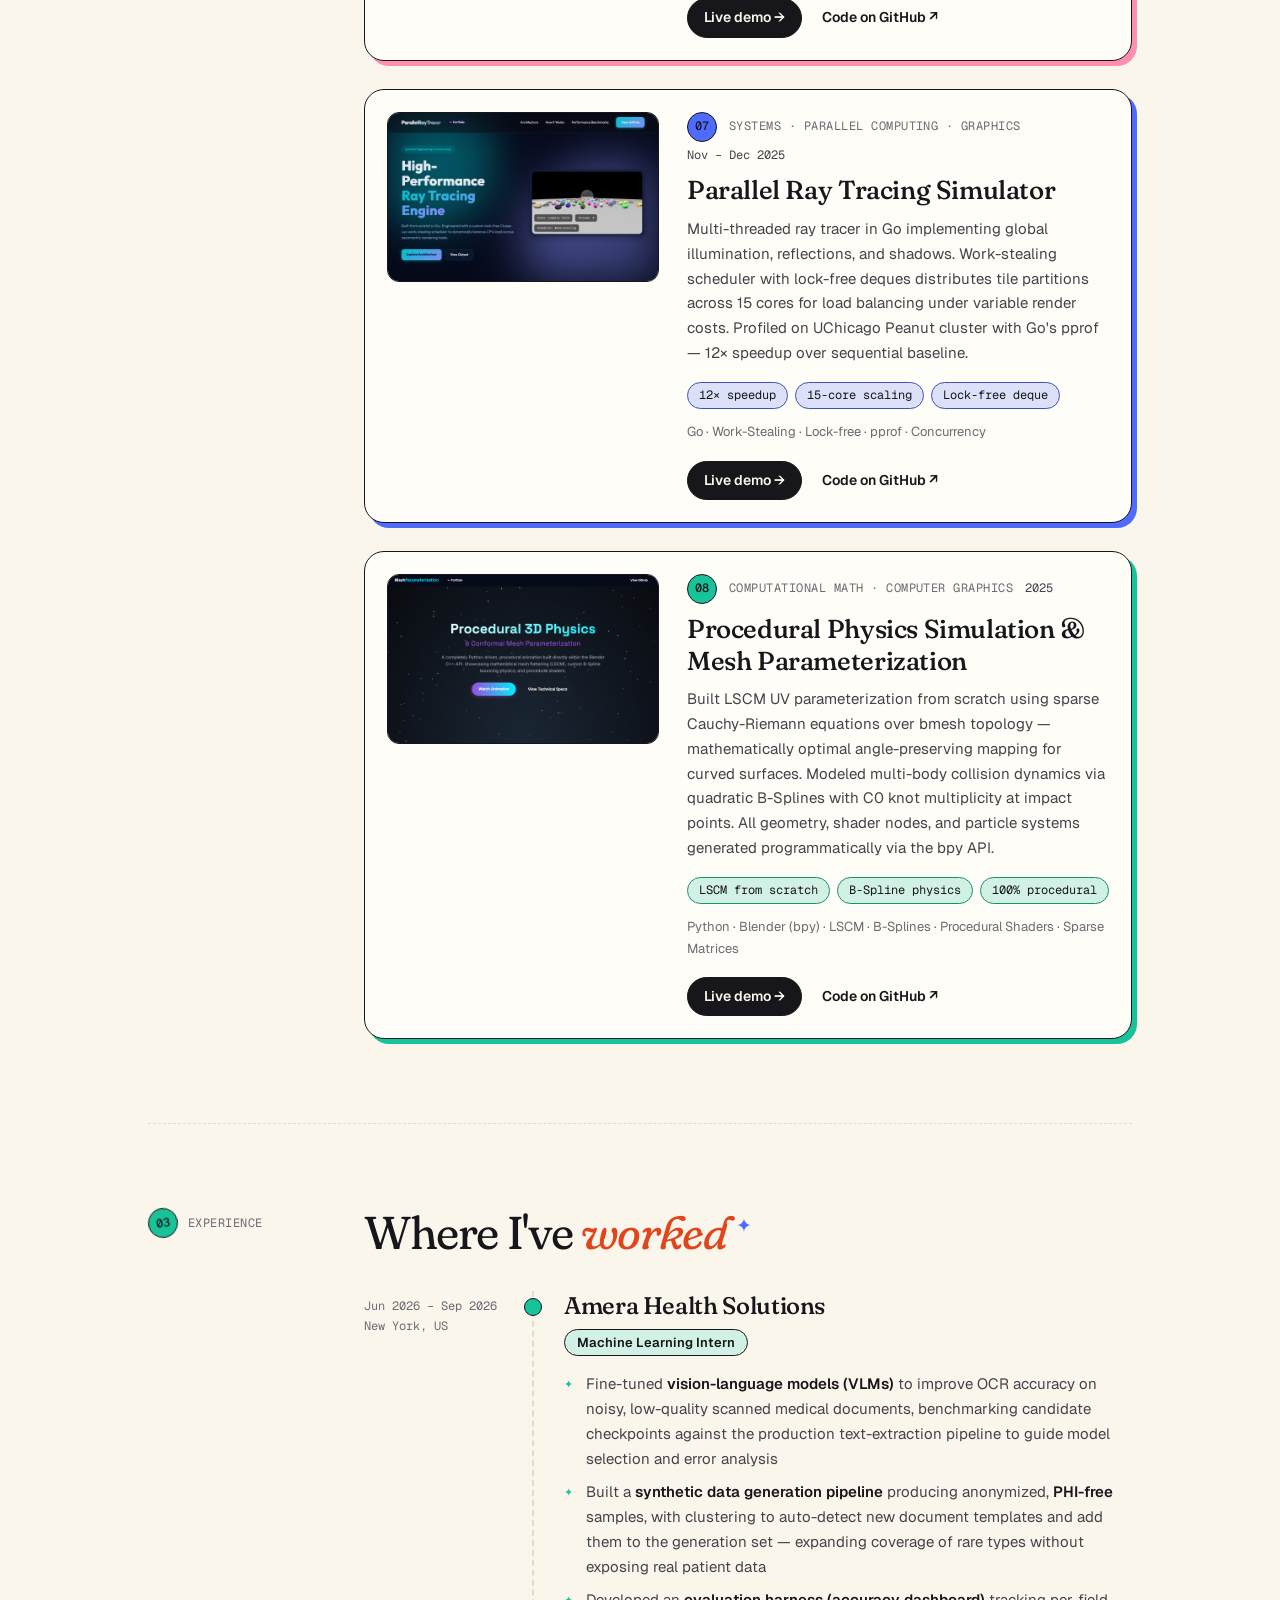
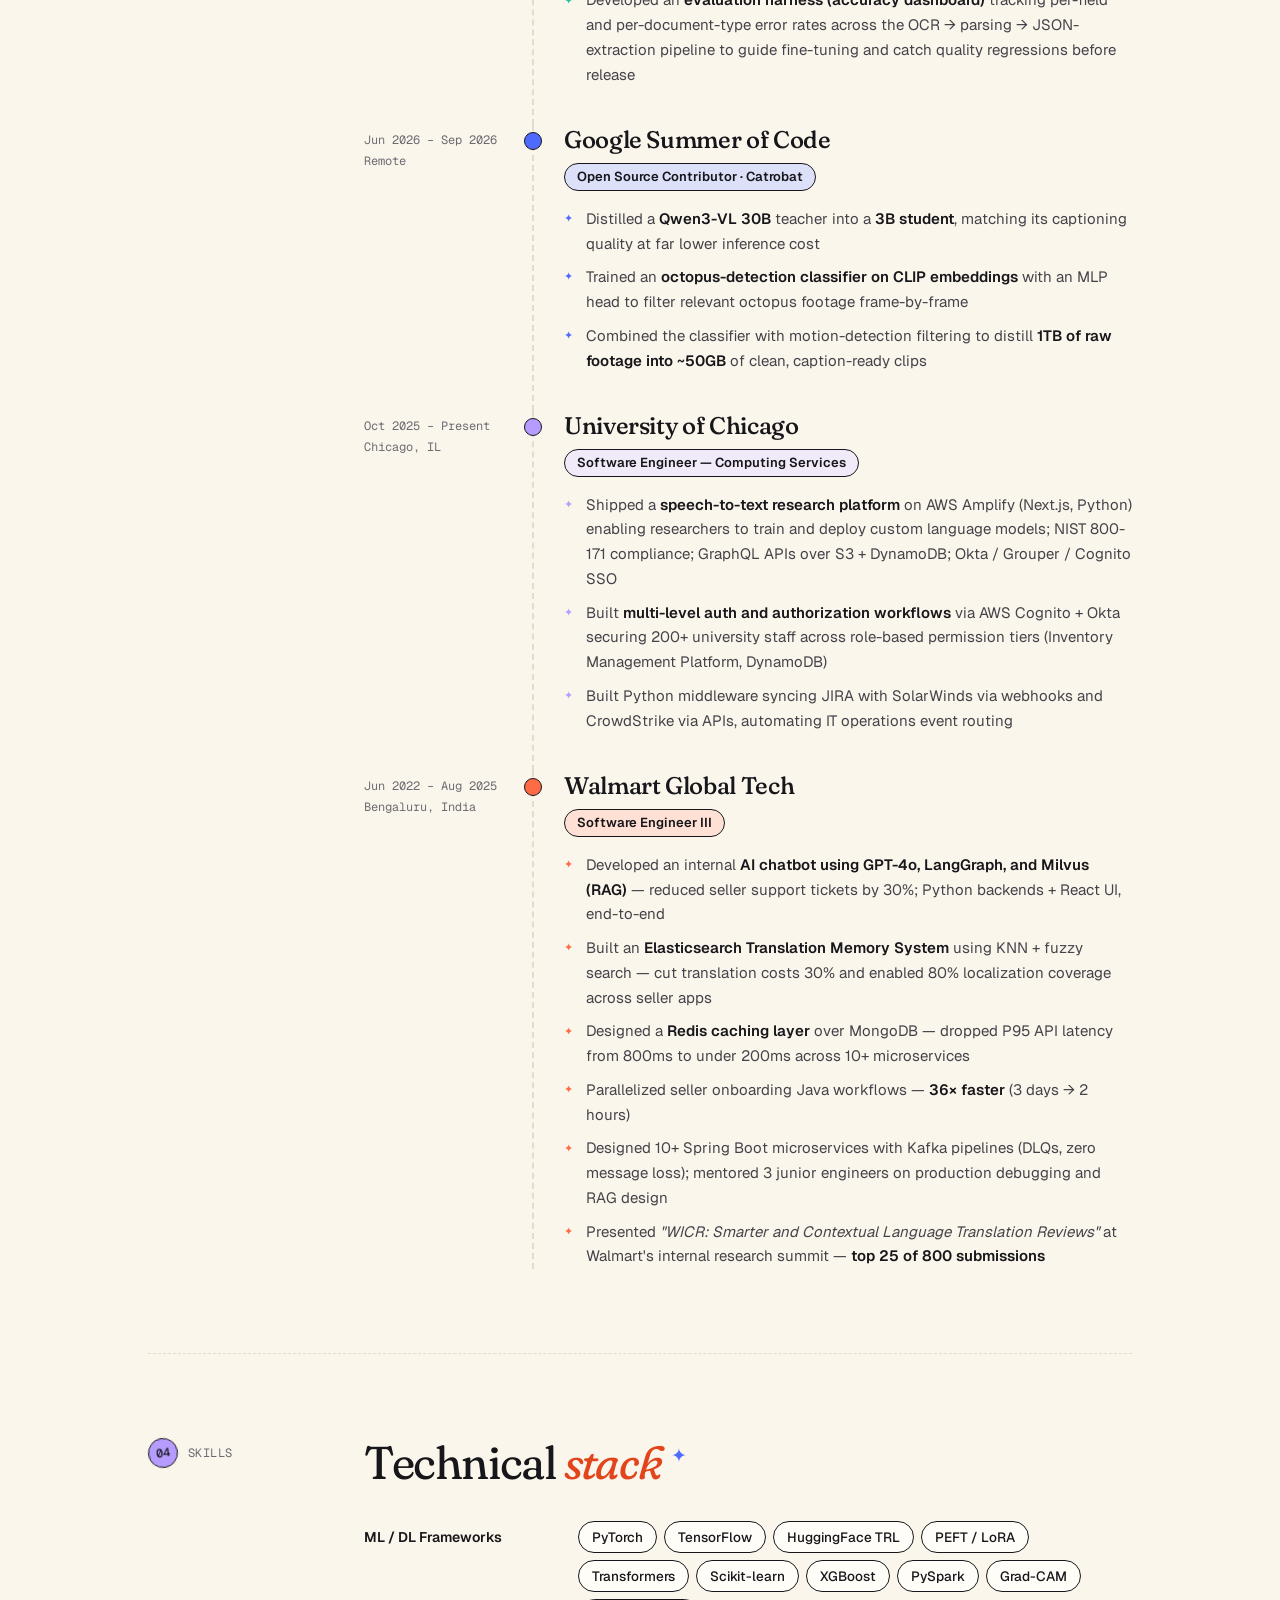
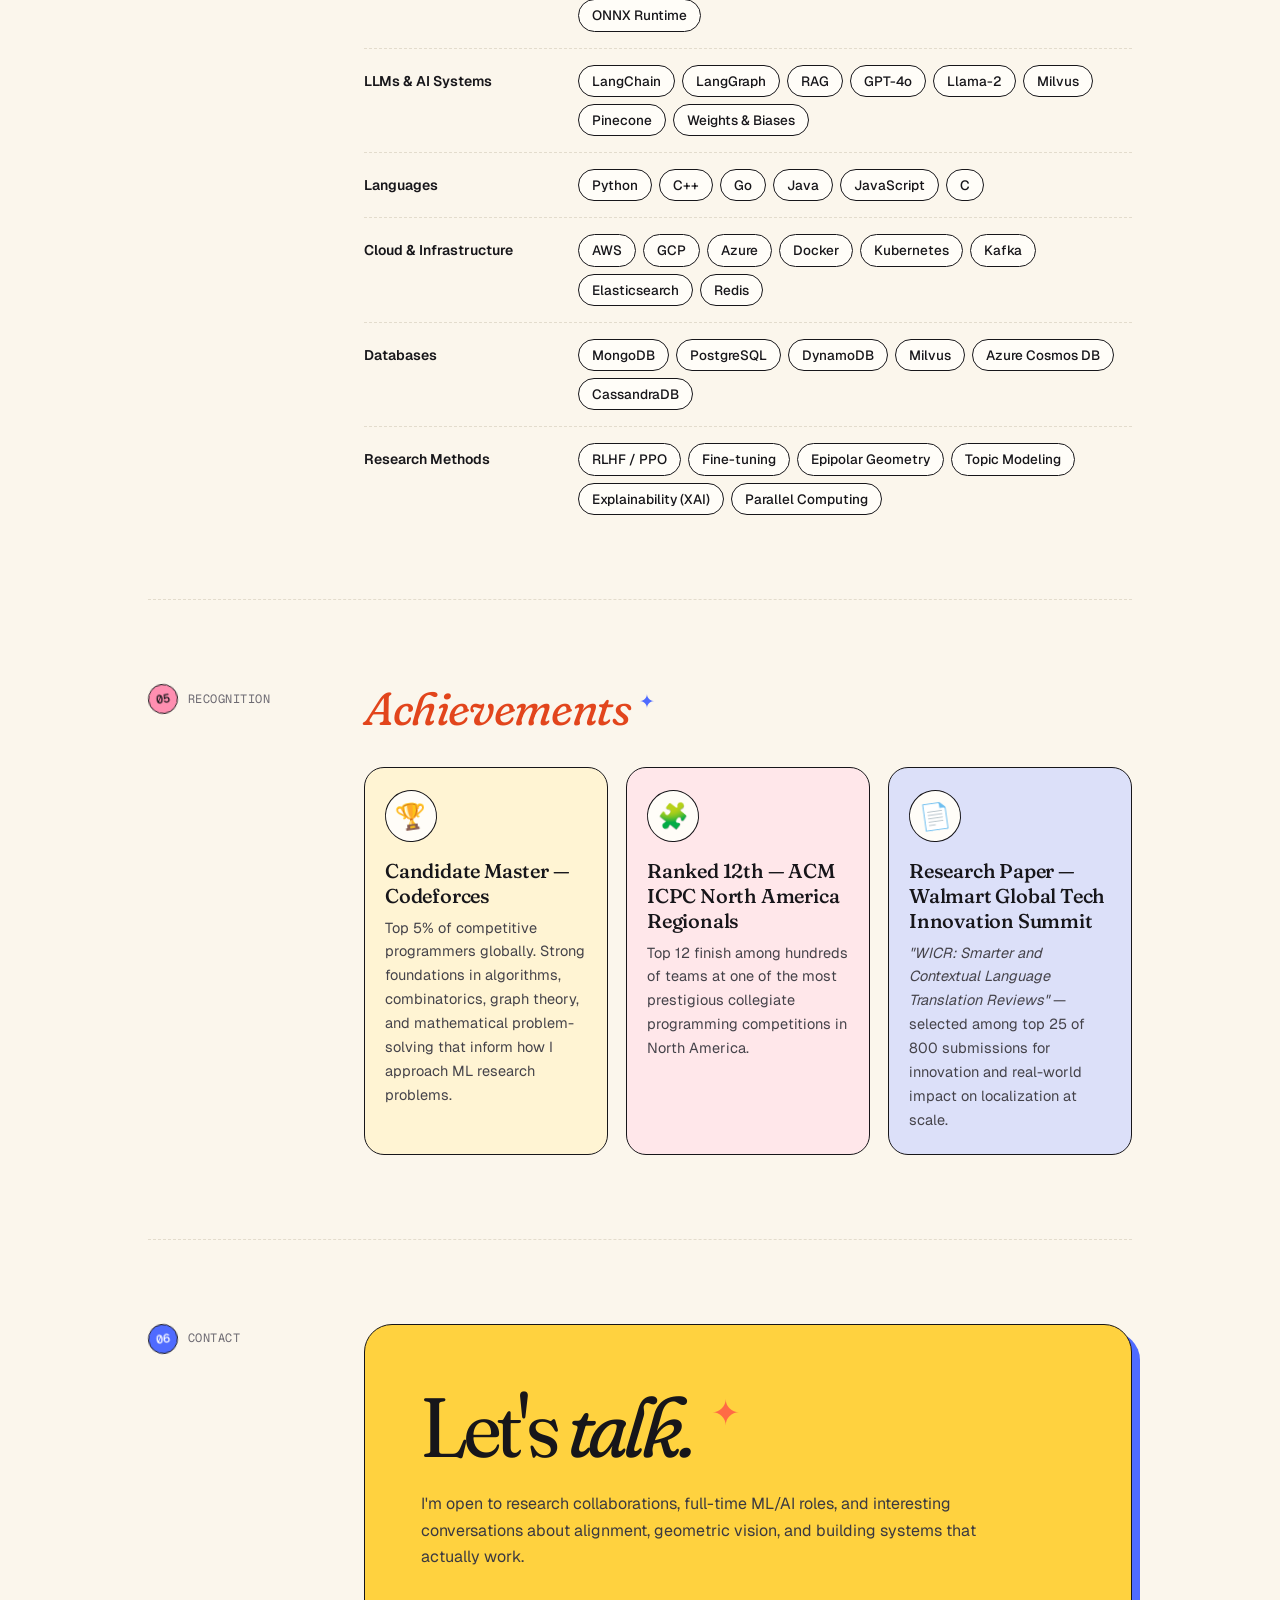
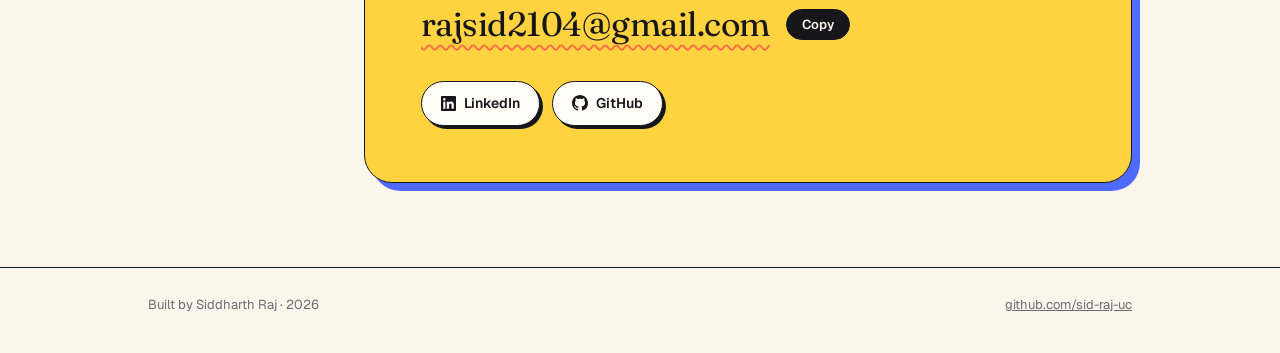
==== commit 8d4b55c6: "Redesign homepage with a playful, professional look Rewrite index.html: Fraunces display type, cream" ====
--- a/index.html
+++ b/index.html
@@ -5,1600 +5,1470 @@
   <meta name="viewport" content="width=device-width, initial-scale=1.0">
   <title>Siddharth Raj — ML/AI Researcher</title>
   <meta name="description" content="ML/AI Researcher — MS CS (AI Specialization) at University of Chicago. RLHF alignment, geometric computer vision, production ML systems.">
+  <link rel="canonical" href="https://encoded-sid.com/">
+  <meta property="og:type" content="website">
+  <meta property="og:url" content="https://encoded-sid.com/">
+  <meta property="og:title" content="Siddharth Raj — ML/AI Researcher">
+  <meta property="og:description" content="MS CS (AI Specialization) at University of Chicago. RLHF alignment, geometric computer vision, production ML systems.">
+  <meta name="twitter:card" content="summary">
+  <meta name="theme-color" content="#fbf6ec" media="(prefers-color-scheme: light)">
+  <meta name="theme-color" content="#131217" media="(prefers-color-scheme: dark)">
+  <link rel="icon" href="data:image/svg+xml,%3Csvg xmlns='http://www.w3.org/2000/svg' viewBox='0 0 32 32'%3E%3Crect width='32' height='32' rx='7' fill='%23ff6b45'/%3E%3Ctext x='16' y='23' font-family='Georgia,serif' font-size='20' text-anchor='middle' fill='%2317161a'%3ES%3C/text%3E%3C/svg%3E">
+  <script>
+    // Apply a saved theme before first paint (falls back to the OS setting).
+    (function () {
+      try {
+        var t = localStorage.getItem('theme');
+        if (t === 'light' || t === 'dark') document.documentElement.setAttribute('data-theme', t);
+      } catch (e) {}
+    })();
+  </script>
   <link rel="preconnect" href="https://fonts.googleapis.com">
   <link rel="preconnect" href="https://fonts.gstatic.com" crossorigin>
-  <link href="https://fonts.googleapis.com/css2?family=Space+Grotesk:wght@300;400;500;600;700&family=DM+Sans:ital,opsz,wght@0,9..40,100..1000;1,9..40,100..1000&family=JetBrains+Mono:wght@400;500&display=swap" rel="stylesheet">
+  <link href="https://fonts.googleapis.com/css2?family=Fraunces:ital,opsz,wght,SOFT,WONK@0,9..144,300..700,0..100,0..1;1,9..144,300..700,0..100,0..1&family=Geist:wght@400;500;600&family=Geist+Mono:wght@400;500&display=swap" rel="stylesheet">
   <style>
+    /* ─── TOKENS ─── */
     :root {
-      --bg:          #05091a;
-      --surface:     #0b1428;
-      --card:        #0e1a33;
-      --card-hover:  #122040;
-      --accent:      #00c4cc;
-      --accent-dim:  rgba(0,196,204,0.10);
-      --accent2:     #818cf8;
-      --text:        #e2e8f0;
-      --text-muted:  #7b92b8;
-      --text-faint:  #4a6080;
-      --border:      #1a2f50;
-      --border-hover:#2a4870;
-    }
-
-    *, *::before, *::after { margin: 0; padding: 0; box-sizing: border-box; }
-    html { scroll-behavior: smooth; font-size: 16px; }
+      --paper:  #fbf6ec;
+      --card:   #fffdf8;
+      --ink:    #17161a;
+      --ink-2:  #45434a;
+      --ink-3:  #6d6a72;
+      --rule:   #e3dccd;
+      --accent: #e2451c;
+      --tint:   20%;
+
+      /* sticker colours */
+      --c1: #ff6b45;   /* tangerine */
+      --c2: #4f6bff;   /* cobalt    */
+      --c3: #ffd23f;   /* sun       */
+      --c4: #19c39a;   /* mint      */
+      --c5: #b79cff;   /* lilac     */
+      --c6: #ff8fb1;   /* pink      */
+      --hl-y: #ffe37a;
+      --hl-m: #a8ecd9;
+
+      --serif: 'Fraunces', 'Iowan Old Style', Georgia, serif;
+      --sans:  'Geist', system-ui, -apple-system, 'Segoe UI', sans-serif;
+      --mono:  'Geist Mono', ui-monospace, 'SF Mono', Menlo, monospace;
+      --pop:   cubic-bezier(0.2, 0.9, 0.3, 1.3);
+      color-scheme: light;
+    }
+
+    @media (prefers-color-scheme: dark) {
+      :root:not([data-theme="light"]) {
+        --paper:  #131217;
+        --card:   #1c1b22;
+        --ink:    #f4f0e8;
+        --ink-2:  #c0bbb0;
+        --ink-3:  #938f88;
+        --rule:   #34323d;
+        --accent: #ff7a5c;
+        --tint:   26%;
+        --hl-y: rgba(255, 210, 63, 0.30);
+        --hl-m: rgba(25, 195, 154, 0.32);
+        color-scheme: dark;
+      }
+    }
+
+    :root[data-theme="dark"] {
+      --paper:  #131217;
+      --card:   #1c1b22;
+      --ink:    #f4f0e8;
+      --ink-2:  #c0bbb0;
+      --ink-3:  #938f88;
+      --rule:   #34323d;
+      --accent: #ff7a5c;
+      --tint:   26%;
+      --hl-y: rgba(255, 210, 63, 0.30);
+      --hl-m: rgba(25, 195, 154, 0.32);
+      color-scheme: dark;
+    }
+
+    /* ─── BASE ─── */
+    *, *::before, *::after { box-sizing: border-box; }
+    html { scroll-behavior: smooth; -webkit-text-size-adjust: 100%; }
 
     body {
-      font-family: 'DM Sans', sans-serif;
-      background: var(--bg);
-      color: var(--text);
-      line-height: 1.6;
+      margin: 0;
+      background: var(--paper);
+      color: var(--ink);
+      font: 400 16px/1.65 var(--sans);
+      -webkit-font-smoothing: antialiased;
+      text-rendering: optimizeLegibility;
       overflow-x: hidden;
-    }
-
-    /* ─── GRID BACKGROUND ─── */
-    body::before {
+      overflow-x: clip;
+    }
+
+    main { overflow-x: clip; }
+
+    h1, h2, h3, p, ul, dl, dd, figure { margin: 0; }
+    ul { padding: 0; list-style: none; }
+    img { display: block; max-width: 100%; }
+    a { color: inherit; }
+    strong { font-weight: 600; color: var(--ink); }
+
+    :focus-visible { outline: 2.5px solid var(--c2); outline-offset: 3px; border-radius: 4px; }
+    ::selection { background: var(--c3); color: #17161a; }
+
+    .wrap {
+      max-width: 1080px;
+      margin: 0 auto;
+      padding: 0 clamp(20px, 5vw, 48px);
+    }
+
+    .skip {
+      position: absolute; left: -9999px; top: 8px;
+      background: var(--ink); color: var(--paper);
+      padding: 8px 14px; border-radius: 8px; z-index: 100;
+    }
+    .skip:focus { left: 12px; }
+
+    .mono {
+      font-family: var(--mono);
+      font-size: 12px;
+      letter-spacing: 0.04em;
+      text-transform: uppercase;
+      color: var(--ink-3);
+    }
+
+    @keyframes rise  { from { opacity: 0; transform: translateY(18px); } to { opacity: 1; transform: none; } }
+    @keyframes spin  { to { transform: rotate(360deg); } }
+    @keyframes wave  { 0%, 60%, 100% { transform: rotate(0); } 10%, 30% { transform: rotate(16deg); } 20%, 40% { transform: rotate(-10deg); } }
+    @keyframes draw  { to { stroke-dashoffset: 0; } }
+    @keyframes sweep { to { background-size: 100% 100%; } }
+    @keyframes slide { to { transform: translateX(-50%); } }
+    @keyframes blink { 50% { box-shadow: 0 0 0 6px rgba(25, 195, 154, 0); } }
+
+    /* ─── HEADER ─── */
+    .site-head {
+      position: sticky; top: 0; z-index: 50;
+      background: var(--paper);
+      background: color-mix(in srgb, var(--paper) 86%, transparent);
+      -webkit-backdrop-filter: blur(12px);
+      backdrop-filter: blur(12px);
+      border-bottom: 1.5px solid var(--ink);
+    }
+
+    .site-head .wrap {
+      display: flex; align-items: center; justify-content: space-between;
+      height: 62px; gap: 16px;
+    }
+
+    .brand {
+      font-family: var(--serif);
+      font-size: 21px; font-weight: 500;
+      letter-spacing: -0.01em;
+      text-decoration: none;
+      white-space: nowrap;
+    }
+    .brand em { color: var(--accent); font-variation-settings: 'SOFT' 100, 'WONK' 1; }
+
+    .nav { display: flex; align-items: center; gap: 24px; }
+
+    .nav a {
+      font-size: 14px; font-weight: 500;
+      color: var(--ink-2);
+      text-decoration: none;
+      transition: color 0.15s;
+    }
+    .nav a:hover,
+    .nav a[aria-current="true"] {
+      color: var(--ink);
+      text-decoration: underline wavy var(--c1) 1.5px;
+      text-underline-offset: 6px;
+    }
+    .nav a.nav-cta {
+      color: var(--paper); background: var(--ink);
+      padding: 6px 15px; border-radius: 999px;
+      text-decoration: none;
+      transition: transform 0.2s var(--pop), background 0.15s, color 0.15s;
+    }
+    .nav a.nav-cta:hover { background: var(--c3); color: #17161a; transform: rotate(-3deg) scale(1.05); }
+
+    .theme-btn {
+      display: inline-flex; align-items: center; justify-content: center;
+      width: 34px; height: 34px;
+      border: 1.5px solid var(--ink); border-radius: 50%;
+      background: var(--card); color: var(--ink);
+      cursor: pointer;
+      transition: transform 0.45s var(--pop), background 0.15s;
+    }
+    .theme-btn:hover { transform: rotate(180deg); background: var(--c3); color: #17161a; }
+
+    /* ─── HERO ─── */
+    .hero { position: relative; padding: clamp(48px, 8vw, 96px) 0 clamp(40px, 6vw, 72px); }
+    .hero > * { animation: rise 0.7s ease both; }
+    .hero > *:nth-child(2) { animation-delay: 0.06s; }
+    .hero > *:nth-child(3) { animation-delay: 0.12s; }
+    .hero > *:nth-child(4) { animation-delay: 0.18s; }
+    .hero > *:nth-child(5) { animation-delay: 0.24s; }
+    .hero > *:nth-child(6) { animation-delay: 0.30s; }
+    .hero > *:nth-child(7) { animation-delay: 0.36s; }
+
+    .hello {
+      font-family: var(--serif);
+      font-size: clamp(20px, 2.4vw, 26px);
+      font-style: italic;
+      color: var(--ink-2);
+      margin-bottom: 4px;
+    }
+    .wave { display: inline-block; font-style: normal; transform-origin: 70% 80%; animation: wave 1.8s ease 0.6s 1; }
+    .hello:hover .wave { animation: wave 1.2s ease infinite; }
+
+    .status {
+      display: none; align-items: center; gap: 9px;
+      font-family: var(--mono); font-size: 12px;
+      color: var(--ink);
+      background: var(--card);
+      border: 1.5px solid var(--ink); border-radius: 999px;
+      padding: 5px 13px 5px 11px;
+      margin-bottom: 22px;
+      width: fit-content;
+    }
+    .status i {
+      width: 8px; height: 8px; border-radius: 50%;
+      background: var(--c4);
+      box-shadow: 0 0 0 0 rgba(25, 195, 154, 0.7);
+      animation: blink 2s ease-out infinite;
+    }
+
+    .hero h1 {
+      font-family: var(--serif);
+      font-weight: 400;
+      font-variation-settings: 'SOFT' 60;
+      font-size: clamp(54px, 9.6vw, 108px);
+      line-height: 1;
+      letter-spacing: -0.04em;
+      margin-bottom: 30px;
+    }
+    .squig { position: relative; display: inline-block; white-space: nowrap; }
+    .squig em { color: var(--accent); font-variation-settings: 'SOFT' 100, 'WONK' 1; }
+    .squig svg {
+      position: absolute; left: -2%; bottom: -0.16em;
+      width: 104%; height: 0.2em;
+      overflow: visible;
+    }
+    .squig path {
+      fill: none; stroke: var(--c3); stroke-width: 5; stroke-linecap: round;
+      vector-effect: non-scaling-stroke;
+      stroke-dasharray: 1; stroke-dashoffset: 1;
+      animation: draw 0.9s ease 0.7s forwards;
+    }
+
+    .hero-role { margin-bottom: 30px; line-height: 1.8; }
+    .hero-role b { color: var(--ink); font-weight: 500; }
+
+    .hero-lede {
+      font-family: var(--serif);
+      font-size: clamp(21px, 2.6vw, 28px);
+      line-height: 1.42;
+      letter-spacing: -0.01em;
+      max-width: 760px;
+      color: var(--ink);
+      margin-bottom: 34px;
+    }
+    .hero-lede .dim { color: var(--ink-3); }
+
+    .hl {
+      color: inherit;
+      padding: 0 0.14em; margin: 0 -0.06em;
+      border-radius: 0.25em;
+      -webkit-box-decoration-break: clone; box-decoration-break: clone;
+      background: linear-gradient(var(--hl-y), var(--hl-y)) 0 0 / 0% 100% no-repeat;
+      animation: sweep 0.7s ease 1s forwards;
+    }
+    .hl--m { background-image: linear-gradient(var(--hl-m), var(--hl-m)); animation-delay: 1.45s; }
+
+    .hero-cta { display: flex; flex-wrap: wrap; gap: 12px; }
+
+    .btn {
+      display: inline-flex; align-items: center; gap: 8px;
+      padding: 10px 19px;
+      border: 1.5px solid var(--ink); border-radius: 999px;
+      font-size: 14px; font-weight: 600;
+      color: var(--ink); background: var(--card);
+      text-decoration: none;
+      box-shadow: 3px 3px 0 var(--ink);
+      transition: transform 0.18s var(--pop), box-shadow 0.18s, background 0.15s, color 0.15s;
+    }
+    .btn:hover { transform: translate(-2px, -2px); box-shadow: 5px 5px 0 var(--ink); background: var(--c3); color: #17161a; }
+    .btn:active { transform: translate(2px, 2px); box-shadow: 1px 1px 0 var(--ink); }
+    .btn--solid { background: var(--c1); color: #17161a; }
+    .btn svg { flex-shrink: 0; }
+
+    /* spinning "open to roles" badge */
+    .badge {
+      position: absolute; top: clamp(40px, 6vw, 76px); right: 0;
+      width: 148px; height: 148px;
+      display: grid; place-items: center;
+      border-radius: 50%;
+      background: var(--c3); color: #17161a;
+      border: 1.5px solid var(--ink);
+      box-shadow: 4px 4px 0 var(--ink);
+      text-decoration: none;
+      transition: transform 0.3s var(--pop), box-shadow 0.2s;
+    }
+    .badge:hover { transform: rotate(-8deg) scale(1.07); box-shadow: 7px 7px 0 var(--ink); }
+    .badge svg { position: absolute; inset: 0; width: 100%; height: 100%; animation: spin 16s linear infinite; }
+    .badge text { font-family: var(--mono); font-size: 14.5px; font-weight: 500; fill: #17161a; }
+    .badge-core {
+      width: 62px; height: 62px;
+      display: grid; place-items: center;
+      border-radius: 50%;
+      background: #17161a; color: #fbf6ec;
+      font-family: var(--serif); font-style: italic; font-size: 17px;
+      transition: transform 0.3s var(--pop);
+    }
+    .badge:hover .badge-core { transform: rotate(8deg) scale(1.08); }
+
+    /* fact tiles */
+    .facts {
+      display: grid;
+      grid-template-columns: repeat(5, minmax(0, 1fr));
+      gap: 14px;
+      margin-top: clamp(44px, 6vw, 72px);
+    }
+    .facts > div {
+      --fc: var(--c1);
+      padding: 16px 16px 15px;
+      border: 1.5px solid var(--ink); border-radius: 16px;
+      background: color-mix(in srgb, var(--fc) var(--tint), var(--card));
+      transform: rotate(-1.4deg);
+      transition: transform 0.25s var(--pop), box-shadow 0.2s;
+    }
+    .facts > div:nth-child(2) { --fc: var(--c2); transform: rotate(1.2deg); }
+    .facts > div:nth-child(3) { --fc: var(--c3); transform: rotate(-0.8deg); }
+    .facts > div:nth-child(4) { --fc: var(--c4); transform: rotate(1.5deg); }
+    .facts > div:nth-child(5) { --fc: var(--c5); transform: rotate(-1.1deg); }
+    .facts > div:hover { transform: rotate(0) translateY(-5px); box-shadow: 4px 4px 0 var(--fc); }
+    .fact-val {
+      font-family: var(--serif);
+      font-variation-settings: 'SOFT' 60;
+      font-size: clamp(27px, 3.2vw, 36px);
+      line-height: 1.1;
+      letter-spacing: -0.02em;
+    }
+    .fact-val small { font-size: 0.48em; color: var(--ink-2); letter-spacing: 0; margin-left: 2px; }
+    .fact-lbl { font-size: 13px; color: var(--ink-2); margin-top: 6px; line-height: 1.4; }
+
+    /* ─── TICKER ─── */
+    .ticker {
+      width: 104vw; margin-left: calc(50% - 52vw);
+      background: var(--ink); color: var(--paper);
+      border-block: 1.5px solid var(--ink);
+      transform: rotate(-1.2deg);
+      overflow: hidden;
+      padding: 11px 0;
+      margin-top: 8px; margin-bottom: 20px;
+    }
+    .ticker-track { display: flex; width: max-content; animation: slide 38s linear infinite; }
+    .ticker:hover .ticker-track { animation-play-state: paused; }
+    .ticker span {
+      font-family: var(--serif); font-style: italic; font-size: 20px;
+      font-variation-settings: 'SOFT' 100, 'WONK' 1;
+      white-space: nowrap; padding: 0 18px;
+    }
+    .ticker i { font-style: normal; color: var(--c3); align-self: center; }
+    .ticker i:nth-of-type(3n+2) { color: var(--c1); }
+    .ticker i:nth-of-type(3n) { color: var(--c4); }
+
+    /* ─── SECTIONS ─── */
+    .sec {
+      display: grid;
+      grid-template-columns: 168px minmax(0, 1fr);
+      column-gap: 48px;
+      padding: clamp(48px, 7vw, 84px) 0;
+      scroll-margin-top: 62px;
+    }
+    .sec + .sec { border-top: 1.5px dashed var(--rule); }
+
+    .sec-label { position: sticky; top: 88px; align-self: start; display: flex; align-items: center; gap: 10px; line-height: 1.4; }
+    .sec-label b {
+      flex-shrink: 0;
+      display: grid; place-items: center;
+      width: 30px; height: 30px;
+      border: 1.5px solid var(--ink); border-radius: 50%;
+      background: var(--c3); color: #17161a;
+      font-weight: 500; letter-spacing: 0;
+      transform: rotate(-8deg);
+      transition: transform 0.3s var(--pop);
+    }
+    .sec:hover .sec-label b { transform: rotate(8deg) scale(1.1); }
+    #about .sec-label b        { background: var(--c1); }
+    #projects .sec-label b     { background: var(--c3); }
+    #experience .sec-label b   { background: var(--c4); }
+    #skills .sec-label b       { background: var(--c5); }
+    #achievements .sec-label b { background: var(--c6); }
+    #contact .sec-label b      { background: var(--c2); color: #fff; }
+
+    .sec h2 {
+      font-family: var(--serif);
+      font-weight: 400;
+      font-variation-settings: 'SOFT' 60;
+      font-size: clamp(32px, 4.4vw, 46px);
+      line-height: 1.1;
+      letter-spacing: -0.03em;
+      margin-bottom: 32px;
+    }
+    .sec h2 em { color: var(--accent); font-variation-settings: 'SOFT' 100, 'WONK' 1; }
+    .sec h2::after {
+      content: '✦';
+      display: inline-block;
+      font-size: 0.42em; font-style: normal;
+      color: var(--c2);
+      margin-left: 0.5em; vertical-align: 0.9em;
+      animation: spin 9s linear infinite;
+    }
+
+    /* ─── ABOUT ─── */
+    .about {
+      display: grid;
+      grid-template-columns: minmax(0, 1fr) 280px;
+      gap: 44px;
+      align-items: start;
+    }
+    .about-text p { color: var(--ink-2); margin-bottom: 1.1em; max-width: 60ch; }
+    .about-text p:first-child {
+      font-family: var(--serif);
+      font-size: 21px; line-height: 1.5;
+      color: var(--ink);
+    }
+    .about-text p:last-child { margin-bottom: 0; }
+
+    .edu {
+      background: var(--card);
+      border: 1.5px solid var(--ink); border-radius: 18px;
+      box-shadow: 5px 5px 0 var(--c5);
+      padding: 6px 20px 8px;
+      transform: rotate(1.2deg);
+      transition: transform 0.3s var(--pop);
+    }
+    .edu:hover { transform: rotate(0); }
+    .edu > div { padding: 14px 0; border-bottom: 1.5px dashed var(--rule); }
+    .edu > div:last-child { border-bottom: 0; }
+    .edu h3 { font-size: 15px; font-weight: 600; line-height: 1.4; }
+    .edu p { font-size: 14px; color: var(--ink-2); line-height: 1.55; margin-top: 2px; }
+    .edu .mono { display: block; margin-top: 8px; text-transform: none; letter-spacing: 0; }
+    .edu > .edu-head { padding: 14px 0 2px; border-bottom: 0; }
+
+    /* ─── WORK ─── */
+    .work {
+      --c: var(--c1);
+      display: grid;
+      grid-template-columns: 272px minmax(0, 1fr);
+      gap: 28px;
+      padding: 22px;
+      margin-bottom: 28px;
+      background: var(--card);
+      border: 1.5px solid var(--ink); border-radius: 20px;
+      box-shadow: 5px 5px 0 var(--c);
+      transition: transform 0.22s var(--pop), box-shadow 0.22s;
+    }
+    .work:last-child { margin-bottom: 0; }
+    .work:hover { transform: translate(-3px, -3px); box-shadow: 10px 10px 0 var(--c); }
+    .work:nth-of-type(8n+2) { --c: var(--c2); }
+    .work:nth-of-type(8n+3) { --c: var(--c4); }
+    .work:nth-of-type(8n+4) { --c: var(--c3); }
+    .work:nth-of-type(8n+5) { --c: var(--c5); }
+    .work:nth-of-type(8n+6) { --c: var(--c6); }
+    .work:nth-of-type(8n+7) { --c: var(--c2); }
+    .work:nth-of-type(8n+8) { --c: var(--c4); }
+    .work--lead { grid-template-columns: minmax(0, 1fr); gap: 20px; }
+
+    .work-media {
+      display: block;
+      align-self: start;
+      aspect-ratio: 16 / 10;
+      overflow: hidden;
+      border: 1.5px solid var(--ink); border-radius: 12px;
+      background: var(--paper);
+      transition: transform 0.3s var(--pop);
+    }
+    .work:hover .work-media { transform: rotate(-1.6deg) scale(1.02); }
+    .work--lead .work-media { aspect-ratio: 5 / 1; background: #fff; }
+    .work--lead:hover .work-media { transform: rotate(-0.5deg) scale(1.01); }
+    .work-media img { width: 100%; height: 100%; object-fit: cover; }
+
+    .work-meta {
+      display: flex; flex-wrap: wrap; align-items: center; gap: 4px 12px;
+      margin-bottom: 10px;
+    }
+    .work-meta .no {
+      display: grid; place-items: center;
+      width: 30px; height: 30px;
+      border: 1.5px solid var(--ink); border-radius: 50%;
+      background: var(--c); color: #17161a;
+      letter-spacing: 0; font-weight: 500;
+      transition: transform 0.4s var(--pop);
+    }
+    .work:hover .no { transform: rotate(360deg); }
+    .work-meta .when { text-transform: none; letter-spacing: 0; color: var(--ink-2); }
+    .work--lead .work-meta .when { margin-left: auto; }
+
+    .work h3 {
+      font-family: var(--serif);
+      font-weight: 500;
+      font-variation-settings: 'SOFT' 60;
+      font-size: clamp(22px, 2.5vw, 26px);
+      line-height: 1.22;
+      letter-spacing: -0.015em;
+      margin-bottom: 10px;
+    }
+    .work h3 a {
+      text-decoration: none;
+      background: linear-gradient(color-mix(in srgb, var(--c) 45%, transparent), color-mix(in srgb, var(--c) 45%, transparent)) 0 88% / 0% 0.42em no-repeat;
+      transition: background-size 0.3s ease;
+    }
+    .work:hover h3 a { background-size: 100% 0.42em; }
+
+    .work-desc { font-size: 15px; color: var(--ink-2); max-width: 68ch; }
+
+    .results { display: flex; flex-wrap: wrap; gap: 7px; margin-top: 16px; }
+    .results li {
+      font-family: var(--mono); font-size: 12px;
+      color: var(--ink);
+      background: color-mix(in srgb, var(--c) var(--tint), var(--card));
+      border: 1.5px solid color-mix(in srgb, var(--c) 70%, var(--ink));
+      border-radius: 999px;
+      padding: 3px 11px;
+      transition: transform 0.2s var(--pop);
+    }
+    .results li:hover { transform: rotate(-3deg) scale(1.06); }
+    .results li:nth-child(even):hover { transform: rotate(3deg) scale(1.06); }
+
+    .stack { font-size: 13px; color: var(--ink-3); margin-top: 12px; }
+
+    .work-links { display: flex; flex-wrap: wrap; align-items: center; gap: 8px 20px; margin-top: 18px; }
+    .work-links a { font-size: 14px; font-weight: 600; text-decoration: none; }
+    .work-links a:first-child {
+      padding: 7px 16px;
+      background: var(--ink); color: var(--paper);
+      border: 1.5px solid var(--ink); border-radius: 999px;
+      transition: background 0.15s, color 0.15s, padding 0.2s var(--pop);
+    }
+    .work-links a:first-child:hover { background: var(--c); color: #17161a; padding-right: 24px; }
+    .work-links a:last-child:hover { text-decoration: underline wavy var(--c) 1.5px; text-underline-offset: 5px; }
+
+    /* ─── EXPERIENCE ─── */
+    .job {
+      --c: var(--c4);
+      display: grid;
+      grid-template-columns: 148px minmax(0, 1fr);
+      gap: 20px;
+    }
+    .job:nth-of-type(4n+2) { --c: var(--c2); }
+    .job:nth-of-type(4n+3) { --c: var(--c5); }
+    .job:nth-of-type(4n+4) { --c: var(--c1); }
+    .job-when { text-transform: none; letter-spacing: 0; line-height: 1.7; padding-top: 5px; }
+
+    .job > div:last-child {
+      position: relative;
+      padding: 0 0 38px 30px;
+      border-left: 2px dashed var(--rule);
+    }
+    .job:last-of-type > div:last-child { padding-bottom: 0; }
+    .job > div:last-child::before {
       content: '';
-      position: fixed;
-      inset: 0;
-      background-image:
-        linear-gradient(rgba(0,196,204,0.025) 1px, transparent 1px),
-        linear-gradient(90deg, rgba(0,196,204,0.025) 1px, transparent 1px);
-      background-size: 48px 48px;
-      pointer-events: none;
-      z-index: 0;
-    }
-
-    /* Radial glow top center */
-    body::after {
-      content: '';
-      position: fixed;
-      top: -200px;
-      left: 50%;
-      transform: translateX(-50%);
-      width: 800px;
-      height: 600px;
-      background: radial-gradient(ellipse at center, rgba(0,196,204,0.06) 0%, transparent 70%);
-      pointer-events: none;
-      z-index: 0;
-    }
-
-    nav, main, footer { position: relative; z-index: 1; }
-
-    /* ─── NAV ─── */
-    nav {
-      position: fixed;
-      top: 0; left: 0; right: 0;
-      z-index: 100;
-      height: 58px;
-      display: flex;
-      align-items: center;
-      justify-content: space-between;
-      padding: 0 2rem;
-      background: rgba(5,9,26,0.80);
-      backdrop-filter: blur(16px);
-      border-bottom: 1px solid var(--border);
-    }
-
-    .nav-logo {
-      font-family: 'Space Grotesk', sans-serif;
-      font-weight: 700;
-      font-size: 20px;
-      color: var(--text);
-      letter-spacing: -0.04em;
-    }
-
-    .nav-logo span { color: var(--accent); }
-
-    .nav-links {
-      display: flex;
-      gap: 1.75rem;
-      list-style: none;
-    }
-
-    .nav-links a {
-      font-size: 13.5px;
-      font-weight: 500;
-      color: var(--text-muted);
-      text-decoration: none;
-      transition: color 0.2s;
-    }
-
-    .nav-links a:hover { color: var(--accent); }
-
-    .nav-cta {
-      padding: 6px 16px;
-      background: var(--accent-dim);
-      border: 1px solid rgba(0,196,204,0.30);
-      border-radius: 6px;
-      color: var(--accent) !important;
-    }
-
-    /* ─── LAYOUT ─── */
-    main { padding-top: 58px; }
-
-    section {
-      padding: 5.5rem 2rem;
-      max-width: 1100px;
-      margin: 0 auto;
-    }
-
-    .section-label {
-      font-family: 'JetBrains Mono', monospace;
-      font-size: 11px;
-      font-weight: 500;
-      color: var(--accent);
-      text-transform: uppercase;
-      letter-spacing: 0.15em;
-      margin-bottom: 0.5rem;
-    }
-
-    .section-title {
-      font-family: 'Space Grotesk', sans-serif;
-      font-size: clamp(24px, 3.5vw, 32px);
-      font-weight: 700;
-      letter-spacing: -0.025em;
-      margin-bottom: 2.5rem;
-    }
-
-    hr.section-rule {
-      border: none;
-      border-top: 1px solid var(--border);
-      max-width: 1100px;
-      margin: 0 auto;
-    }
-
-    /* ─── HERO ─── */
-    #hero {
-      min-height: calc(100vh - 58px);
-      display: flex;
-      flex-direction: column;
-      justify-content: center;
-      padding-top: 4rem;
-      padding-bottom: 3rem;
-    }
-
-    .hero-badge {
-      display: inline-flex;
-      align-items: center;
-      gap: 8px;
-      font-family: 'JetBrains Mono', monospace;
-      font-size: 11.5px;
-      color: var(--accent);
-      background: var(--accent-dim);
-      border: 1px solid rgba(0,196,204,0.22);
-      border-radius: 100px;
-      padding: 5px 14px;
-      margin-bottom: 2rem;
-      width: fit-content;
-    }
-
-    .hero-badge .dot {
-      width: 7px; height: 7px;
-      border-radius: 50%;
-      background: var(--accent);
-      animation: pulse 2.2s ease-in-out infinite;
-    }
-
-    @keyframes pulse {
-      0%, 100% { opacity: 1; transform: scale(1); }
-      50%       { opacity: 0.35; transform: scale(0.85); }
-    }
-
-    #hero h1 {
-      font-family: 'Space Grotesk', sans-serif;
-      font-size: clamp(52px, 8vw, 88px);
-      font-weight: 700;
-      letter-spacing: -0.045em;
-      line-height: 1.0;
-      color: var(--text);
-      margin-bottom: 0.6rem;
-    }
-
-    #hero h1 .name-accent { color: var(--accent); }
-
-    .hero-tagline {
-      font-family: 'Space Grotesk', sans-serif;
-      font-size: clamp(17px, 2.5vw, 22px);
-      font-weight: 400;
-      color: var(--text-muted);
-      margin-bottom: 1.75rem;
-    }
-
-    .hero-tagline strong { color: var(--text); font-weight: 600; }
-
-    .hero-desc {
-      font-size: 16px;
-      color: var(--text-muted);
-      max-width: 620px;
-      line-height: 1.8;
-      margin-bottom: 2.75rem;
-    }
-
-    .hero-cta {
-      display: flex;
-      gap: 0.875rem;
-      flex-wrap: wrap;
-      margin-bottom: 4rem;
-    }
-
-    .btn {
-      display: inline-flex; align-items: center; gap: 7px;
-      padding: 11px 22px; border-radius: 8px;
-      font-size: 14px; font-weight: 600;
-      text-decoration: none;
-      transition: all 0.2s;
+      position: absolute; left: -10px; top: 7px;
+      width: 18px; height: 18px;
+      border: 1.5px solid var(--ink); border-radius: 50%;
+      background: var(--c);
+      transition: transform 0.3s var(--pop);
+    }
+    .job:hover > div:last-child::before { transform: scale(1.45); }
+
+    .job h3 {
+      font-family: var(--serif); font-weight: 500;
+      font-variation-settings: 'SOFT' 60;
+      font-size: 24px; line-height: 1.25; letter-spacing: -0.015em;
+    }
+    .job-role {
+      display: inline-block;
+      font-size: 13px; font-weight: 600; color: var(--ink);
+      background: color-mix(in srgb, var(--c) var(--tint), var(--card));
+      border: 1.5px solid var(--ink); border-radius: 999px;
+      padding: 2px 12px;
+      margin: 8px 0 16px;
+    }
+
+    .job ul { display: flex; flex-direction: column; gap: 9px; }
+    .job li {
+      position: relative;
+      padding-left: 22px;
+      font-size: 15px; color: var(--ink-2);
+      max-width: 72ch;
+    }
+    .job li::before { content: '✦'; position: absolute; left: 0; top: 0.2em; font-size: 11px; color: var(--c); }
+
+    /* ─── SKILLS ─── */
+    .skills > div {
+      --c: var(--c5);
+      display: grid;
+      grid-template-columns: 190px minmax(0, 1fr);
+      gap: 10px 24px;
+      padding: 16px 0;
+      border-bottom: 1.5px dashed var(--rule);
+    }
+    .skills > div:first-child { padding-top: 0; }
+    .skills > div:last-child { border-bottom: 0; padding-bottom: 0; }
+    .skills > div:nth-child(6n+2) { --c: var(--c1); }
+    .skills > div:nth-child(6n+3) { --c: var(--c3); }
+    .skills > div:nth-child(6n+4) { --c: var(--c4); }
+    .skills > div:nth-child(6n+5) { --c: var(--c2); }
+    .skills > div:nth-child(6n+6) { --c: var(--c6); }
+    .skills dt { font-size: 14px; font-weight: 600; padding-top: 5px; }
+    .skills dd { display: flex; flex-wrap: wrap; gap: 7px; }
+    .skills dd span {
+      font-size: 13.5px; font-weight: 500;
+      padding: 4px 13px;
+      background: var(--card); color: var(--ink);
+      border: 1.5px solid var(--ink); border-radius: 999px;
+      cursor: default;
+      transition: transform 0.2s var(--pop), background 0.15s, color 0.15s, box-shadow 0.2s;
+    }
+    .skills dd span:hover { background: var(--c); color: #17161a; transform: translateY(-3px) rotate(-3deg); box-shadow: 2px 3px 0 var(--ink); }
+    .skills dd span:nth-child(even):hover { transform: translateY(-3px) rotate(3deg); }
+
+    /* ─── RECOGNITION ─── */
+    .honors { display: grid; grid-template-columns: repeat(3, minmax(0, 1fr)); gap: 18px; }
+    .honor {
+      --c: var(--c3);
+      padding: 22px 20px;
+      background: color-mix(in srgb, var(--c) var(--tint), var(--card));
+      border: 1.5px solid var(--ink); border-radius: 20px;
+      transition: transform 0.25s var(--pop), box-shadow 0.2s;
+    }
+    .honor:nth-child(2) { --c: var(--c6); }
+    .honor:nth-child(3) { --c: var(--c2); }
+    .honor:hover { transform: translateY(-5px) rotate(-1deg); box-shadow: 5px 5px 0 var(--c); }
+    .honor:nth-child(2):hover { transform: translateY(-5px) rotate(1deg); }
+    .honor-icon {
+      display: grid; place-items: center;
+      width: 52px; height: 52px;
+      font-size: 25px; line-height: 1;
+      background: var(--card);
+      border: 1.5px solid var(--ink); border-radius: 50%;
+      margin-bottom: 16px;
+      transform: rotate(-8deg);
+      transition: transform 0.35s var(--pop);
+    }
+    .honor:hover .honor-icon { transform: rotate(10deg) scale(1.15); }
+    .honor h3 {
+      font-family: var(--serif); font-weight: 500;
+      font-variation-settings: 'SOFT' 60;
+      font-size: 20px; line-height: 1.25; letter-spacing: -0.01em;
+    }
+    .honor p { font-size: 14.5px; color: var(--ink-2); margin-top: 8px; }
+
+    /* ─── CONTACT ─── */
+    .contact-card {
+      --ink: #17161a; --ink-2: #3b3940; --paper: #fbf6ec; --card: #fffdf8;
+      position: relative;
+      color: var(--ink);
+      background: var(--c3);
+      border: 1.5px solid #17161a; border-radius: 28px;
+      box-shadow: 8px 8px 0 var(--c2);
+      padding: clamp(28px, 5vw, 56px);
+    }
+    .sec .contact-card h2 { font-size: clamp(44px, 7.5vw, 84px); letter-spacing: -0.04em; margin-bottom: 18px; }
+    .sec .contact-card h2 em { color: inherit; }
+    .sec .contact-card h2::after { color: var(--c1); }
+    .contact-card p { color: var(--ink-2); max-width: 52ch; margin-bottom: 26px; }
+    .mail-row { display: flex; flex-wrap: wrap; align-items: center; gap: 12px 16px; margin-bottom: 28px; }
+    .contact-mail {
+      font-family: var(--serif);
+      font-size: clamp(22px, 3.4vw, 34px);
+      letter-spacing: -0.015em;
+      color: var(--ink);
+      text-decoration: underline wavy 2px;
+      text-decoration-color: var(--c1);
+      text-underline-offset: 8px;
+      overflow-wrap: anywhere;
+    }
+    .contact-mail:hover { text-decoration-color: var(--c2); }
+    .copy {
+      font: 600 13px var(--sans);
+      color: var(--paper); background: var(--ink);
+      border: 1.5px solid var(--ink); border-radius: 999px;
+      padding: 6px 15px;
       cursor: pointer;
-    }
-
-    .btn-primary {
-      background: var(--accent);
-      color: #040c1e;
-    }
-
-    .btn-primary:hover {
-      background: #10d9e2;
-      transform: translateY(-2px);
-      box-shadow: 0 10px 28px rgba(0,196,204,0.28);
-    }
-
-    .btn-outline {
-      background: transparent;
-      color: var(--text);
-      border: 1px solid var(--border);
-    }
-
-    .btn-outline:hover {
-      border-color: var(--accent);
-      color: var(--accent);
-      transform: translateY(-2px);
-    }
-
-    .hero-stats {
-      display: flex;
-      gap: 2.5rem;
-      padding-top: 2.5rem;
-      border-top: 1px solid var(--border);
-      flex-wrap: wrap;
-    }
-
-    .stat-val {
-      font-family: 'Space Grotesk', sans-serif;
-      font-size: 30px;
-      font-weight: 700;
-      color: var(--text);
-      line-height: 1;
-    }
-
-    .stat-val sup {
-      font-size: 14px;
-      color: var(--text-muted);
-      font-weight: 400;
-    }
-
-    .stat-lbl {
-      font-size: 12px;
-      color: var(--text-muted);
-      margin-top: 5px;
-    }
-
-    /* ─── ABOUT ─── */
-    .about-grid {
-      display: grid;
-      grid-template-columns: 1.1fr 0.9fr;
-      gap: 4rem;
-      align-items: start;
-    }
-
-    .about-text p {
-      font-size: 15px;
-      color: var(--text-muted);
-      line-height: 1.85;
-      margin-bottom: 1.1rem;
-    }
-
-    .about-text p strong { color: var(--text); font-weight: 600; }
-
-    .edu-cards { display: flex; flex-direction: column; gap: 1rem; }
-
-    .edu-card {
-      background: var(--card);
-      border: 1px solid var(--border);
-      border-radius: 14px;
-      padding: 1.25rem 1.5rem;
-      transition: border-color 0.2s, background 0.2s;
-    }
-
-    .edu-card:hover {
-      border-color: var(--accent);
-      background: var(--card-hover);
-    }
-
-    .edu-school {
-      font-family: 'Space Grotesk', sans-serif;
-      font-size: 15px;
-      font-weight: 700;
-      color: var(--text);
-    }
-
-    .edu-degree {
-      font-size: 13px;
-      color: var(--accent);
-      font-weight: 500;
-      margin-top: 3px;
-    }
-
-    .edu-meta { font-size: 12px; color: var(--text-muted); margin-top: 5px; }
-
-    /* ─── PROJECTS ─── */
-    .project-grid {
-      display: grid;
-      grid-template-columns: repeat(auto-fill, minmax(330px, 1fr));
-      gap: 1.25rem;
-    }
-
-    .project-card {
-      background: var(--card);
-      border: 1px solid var(--border);
-      border-radius: 16px;
-      padding: 1.5rem;
-      display: flex;
-      flex-direction: column;
-      gap: 0.85rem;
-      text-decoration: none;
-      color: inherit;
-      position: relative;
-      overflow: hidden;
-      transition: border-color 0.25s, background 0.25s, transform 0.25s, box-shadow 0.25s;
-    }
-
-    .project-card::after {
-      content: '';
-      position: absolute;
-      top: 0; left: 0; right: 0;
-      height: 2px;
-      background: linear-gradient(90deg, var(--accent), var(--accent2));
-      opacity: 0;
-      transition: opacity 0.25s;
-    }
-
-    .project-card:hover {
-      border-color: var(--border-hover);
-      background: var(--card-hover);
-      transform: translateY(-4px);
-      box-shadow: 0 16px 40px rgba(0,0,0,0.35);
-    }
-
-    .project-card:hover::after { opacity: 1; }
-
-    .project-kind {
-      font-family: 'JetBrains Mono', monospace;
-      font-size: 10px;
-      font-weight: 500;
-      color: var(--accent);
-      text-transform: uppercase;
-      letter-spacing: 0.1em;
-    }
-
-    .project-name {
-      font-family: 'Space Grotesk', sans-serif;
-      font-size: 17px;
-      font-weight: 700;
-      color: var(--text);
-      line-height: 1.3;
-    }
-
-    .project-desc {
-      font-size: 13.5px;
-      color: var(--text-muted);
-      line-height: 1.7;
-      flex: 1;
-    }
-
-    .metrics {
-      display: flex;
-      flex-wrap: wrap;
-      gap: 6px;
-    }
-
-    .chip {
-      font-family: 'JetBrains Mono', monospace;
-      font-size: 10.5px;
-      font-weight: 500;
-      color: var(--accent);
-      background: var(--accent-dim);
-      border: 1px solid rgba(0,196,204,0.18);
-      border-radius: 6px;
-      padding: 3px 9px;
-    }
-
-    .tags {
-      display: flex;
-      flex-wrap: wrap;
-      gap: 6px;
-    }
-
-    .tag {
-      font-size: 11px;
-      color: var(--text-muted);
-      background: rgba(255,255,255,0.04);
-      border: 1px solid var(--border);
-      border-radius: 6px;
-      padding: 2px 9px;
-    }
-
-    .project-footer {
-      display: flex;
-      justify-content: space-between;
-      align-items: center;
-      padding-top: 0.875rem;
-      border-top: 1px solid var(--border);
-    }
-
-    .project-date { font-size: 11px; color: var(--text-faint); }
-
-    .gh-link {
-      font-size: 12px;
-      font-weight: 600;
-      color: var(--accent);
-      display: flex;
-      align-items: center;
-      gap: 5px;
-      white-space: nowrap;
-    }
-
-    .gh-link svg { flex-shrink: 0; }
-
-
-    /* ─── EXPERIENCE ─── */
-    .exp-list { display: flex; flex-direction: column; gap: 1.75rem; }
-
-    .exp-card {
-      background: var(--card);
-      border: 1px solid var(--border);
-      border-radius: 16px;
-      padding: 1.75rem;
-      transition: border-color 0.2s, background 0.2s;
-    }
-
-    .exp-card:hover {
-      border-color: var(--border-hover);
-      background: var(--card-hover);
-    }
-
-    .exp-header {
-      display: flex;
-      justify-content: space-between;
-      align-items: flex-start;
-      gap: 1rem;
-      margin-bottom: 1rem;
-    }
-
-    .exp-company {
-      font-family: 'Space Grotesk', sans-serif;
-      font-size: 19px;
-      font-weight: 700;
-      color: var(--text);
-    }
-
-    .exp-role {
-      font-size: 14px;
-      font-weight: 600;
-      color: var(--accent);
-      margin-top: 3px;
-    }
-
-    .exp-meta {
-      text-align: right;
-      font-size: 12px;
-      color: var(--text-muted);
-      line-height: 1.6;
-      white-space: nowrap;
-    }
-
-    .exp-bullets {
-      list-style: none;
-      display: flex;
-      flex-direction: column;
-      gap: 0.65rem;
-    }
-
-    .exp-bullets li {
-      font-size: 14px;
-      color: var(--text-muted);
-      padding-left: 1.4rem;
-      position: relative;
-      line-height: 1.7;
-    }
-
-    .exp-bullets li::before {
-      content: '▹';
-      position: absolute;
-      left: 0;
-      color: var(--accent);
-      font-size: 12px;
-      top: 3px;
-    }
-
-    .exp-bullets li strong { color: var(--text); font-weight: 600; }
-
-    /* ─── SKILLS ─── */
-    .skills-grid {
-      display: grid;
-      grid-template-columns: repeat(auto-fill, minmax(260px, 1fr));
-      gap: 1.25rem;
-    }
-
-    .skill-group {
-      background: var(--card);
-      border: 1px solid var(--border);
-      border-radius: 14px;
-      padding: 1.25rem 1.5rem;
-    }
-
-    .skill-cat {
-      font-family: 'Space Grotesk', sans-serif;
-      font-size: 12px;
-      font-weight: 700;
-      text-transform: uppercase;
-      letter-spacing: 0.08em;
-      color: var(--accent);
-      margin-bottom: 0.85rem;
-      padding-bottom: 0.5rem;
-      border-bottom: 1px solid var(--border);
-    }
-
-    .skill-tags { display: flex; flex-wrap: wrap; gap: 7px; }
-
-    .skill-tag {
-      font-size: 12px;
-      color: var(--text);
-      background: rgba(255,255,255,0.05);
-      border: 1px solid var(--border);
-      border-radius: 6px;
-      padding: 4px 10px;
-      font-weight: 500;
-    }
-
-    /* ─── ACHIEVEMENTS ─── */
-    .ach-list { display: flex; flex-direction: column; gap: 1rem; }
-
-    .ach-card {
-      display: flex;
-      align-items: flex-start;
-      gap: 1.25rem;
-      background: var(--card);
-      border: 1px solid var(--border);
-      border-radius: 14px;
-      padding: 1.4rem 1.5rem;
-      transition: border-color 0.2s, background 0.2s;
-    }
-
-    .ach-card:hover {
-      border-color: var(--border-hover);
-      background: var(--card-hover);
-    }
-
-    .ach-icon { font-size: 26px; flex-shrink: 0; line-height: 1; }
-
-    .ach-title {
-      font-family: 'Space Grotesk', sans-serif;
-      font-size: 15.5px;
-      font-weight: 700;
-      color: var(--text);
-    }
-
-    .ach-desc { font-size: 13.5px; color: var(--text-muted); margin-top: 4px; line-height: 1.65; }
-
-    /* ─── CONTACT ─── */
-    #contact { text-align: center; }
-    #contact .section-title { margin-bottom: 1rem; }
-
-    .contact-desc {
-      font-size: 16px;
-      color: var(--text-muted);
-      max-width: 480px;
-      margin: 0 auto 2.5rem;
-      line-height: 1.8;
-    }
-
-    .contact-links {
-      display: flex;
-      justify-content: center;
-      gap: 1rem;
-      flex-wrap: wrap;
-    }
+      transition: transform 0.2s var(--pop), background 0.15s;
+    }
+    .copy:hover { transform: rotate(-4deg) scale(1.06); }
+    .copy.done { background: var(--c4); color: #17161a; }
+    .confetti { position: fixed; z-index: 200; width: 9px; height: 9px; pointer-events: none; }
 
     /* ─── FOOTER ─── */
-    footer {
-      text-align: center;
-      padding: 2.25rem 2rem;
-      border-top: 1px solid var(--border);
-      font-size: 13px;
-      color: var(--text-faint);
-    }
-
-    footer a { color: var(--text-muted); text-decoration: none; }
-    footer a:hover { color: var(--accent); }
-
-    /* ─── FADE IN ─── */
-    .fade-in {
-      opacity: 0;
-      transform: translateY(22px);
-      transition: opacity 0.65s ease, transform 0.65s ease;
-    }
-
-    .fade-in.visible { opacity: 1; transform: translateY(0); }
-
-    /* staggered children */
-    .stagger > * { opacity: 0; transform: translateY(18px); transition: opacity 0.55s ease, transform 0.55s ease; }
-    .stagger.visible > *:nth-child(1) { opacity:1; transform:none; transition-delay: 0.05s; }
-    .stagger.visible > *:nth-child(2) { opacity:1; transform:none; transition-delay: 0.15s; }
-    .stagger.visible > *:nth-child(3) { opacity:1; transform:none; transition-delay: 0.25s; }
-    .stagger.visible > *:nth-child(4) { opacity:1; transform:none; transition-delay: 0.32s; }
-    .stagger.visible > *:nth-child(5) { opacity:1; transform:none; transition-delay: 0.38s; }
-    .stagger.visible > *:nth-child(6) { opacity:1; transform:none; transition-delay: 0.44s; }
-    .stagger.visible > *:nth-child(7) { opacity:1; transform:none; transition-delay: 0.50s; }
-
-/* ─── ICONS (inline SVG helpers) ─── */
-    .icon { display: inline-block; vertical-align: middle; }
+    .site-foot { border-top: 1.5px solid var(--ink); padding: 26px 0 38px; }
+    .site-foot .wrap { display: flex; flex-wrap: wrap; justify-content: space-between; gap: 8px 24px; }
+    .site-foot, .site-foot a { font-size: 13px; color: var(--ink-3); }
+    .site-foot a:hover { color: var(--ink); text-decoration: underline wavy var(--c1); }
+
+    /* ─── SCROLL REVEAL (only when JS adds .js) ─── */
+    .js .reveal {
+      opacity: 0; translate: 0 22px;
+      transition: opacity 0.6s ease, translate 0.6s var(--pop),
+                  transform 0.22s var(--pop), box-shadow 0.22s, background 0.15s, color 0.15s;
+    }
+    .js .reveal.in { opacity: 1; translate: 0 0; }
 
     /* ─── RESPONSIVE ─── */
-    @media (max-width: 768px) {
-      .about-grid { grid-template-columns: 1fr; gap: 2.5rem; }
-      .exp-header { flex-direction: column; }
-      .exp-meta { text-align: left; }
-      .nav-links { display: none; }
-      .hero-stats { gap: 1.75rem; }
+    @media (max-width: 980px) {
+      .badge { display: none; }
+      .status { display: inline-flex; }
+    }
+
+    @media (max-width: 900px) {
+      .sec { grid-template-columns: minmax(0, 1fr); }
+      .sec-label { position: static; margin-bottom: 16px; }
+      .about { grid-template-columns: minmax(0, 1fr); gap: 36px; }
+      .edu { max-width: 420px; }
+      .honors { grid-template-columns: minmax(0, 1fr); }
+    }
+
+    @media (max-width: 680px) {
+      .nav { gap: 16px; }
+      .nav a { font-size: 13px; }
+      .nav .opt { display: none; }
+      .facts { grid-template-columns: repeat(2, minmax(0, 1fr)); }
+      .work { grid-template-columns: minmax(0, 1fr); gap: 18px; padding: 16px; }
+      .work--lead .work-media { aspect-ratio: 16 / 7; }
+      .work--lead .work-media img { object-position: left center; }
+      .job { grid-template-columns: minmax(0, 1fr); gap: 8px; }
+      .job-when { padding: 0 0 0 30px; }
+      .job-when br { display: none; }
+      .job-when span + span::before { content: ' · '; }
+      .skills > div { grid-template-columns: minmax(0, 1fr); }
+      .ticker span { font-size: 17px; padding: 0 13px; }
     }
 
     @media (max-width: 480px) {
-      section { padding: 3.5rem 1.25rem; }
-      #hero h1 { font-size: 44px; }
-      .project-grid { grid-template-columns: 1fr; }
-    }
-
-    /* ─── CARD PREVIEW ─── */
-    .card-preview {
-      border-radius: 10px;
-      overflow: hidden;
-      position: relative;
-      background: var(--surface);
-      border: 1px solid var(--border);
-      height: 158px;
-      display: flex;
-      align-items: center;
-      justify-content: center;
-      flex-shrink: 0;
-    }
-    .card-preview img {
-      width: 100%; height: 100%;
-      object-fit: cover;
-      transition: transform 0.35s ease;
-    }
-    .project-card:hover .card-preview img { transform: scale(1.04); }
-    .preview-overlay {
-      position: absolute; inset: 0;
-      background: rgba(0,0,0,0.42);
-      display: flex; align-items: center; justify-content: center;
-      opacity: 0; transition: opacity 0.2s;
-      cursor: pointer;
-    }
-    .project-card:hover .preview-overlay { opacity: 1; }
-    .preview-overlay-text {
-      font-family: 'JetBrains Mono', monospace;
-      font-size: 12px; font-weight: 600;
-      color: #fff;
-      background: rgba(0,196,204,0.82);
-      padding: 6px 16px; border-radius: 20px;
-      letter-spacing: 0.06em;
-    }
-    .card-preview--code {
-      padding: 1rem 1.2rem;
-      cursor: default;
-      flex-direction: column;
-      align-items: flex-start;
-      justify-content: center;
-      gap: 7px;
-      background: #060b1c;
-    }
-    .code-line {
-      font-family: 'JetBrains Mono', monospace;
-      font-size: 10.5px; color: var(--text-muted);
-      white-space: nowrap; overflow: hidden; text-overflow: ellipsis;
-      max-width: 100%;
-    }
-    .code-line .kw  { color: var(--accent); }
-    .code-line .str { color: #86efac; }
-    .code-line .cm  { color: var(--text-faint); }
-    .code-line .nm  { color: var(--accent2); }
-
-    /* ─── LIVE GITHUB STATS ─── */
-    .gh-live-bar {
-      display: flex; align-items: center; gap: 8px;
-      font-size: 10.5px; font-family: 'JetBrains Mono', monospace;
-      color: var(--text-faint);
-    }
-    .lang-dot {
-      width: 9px; height: 9px;
-      border-radius: 50%; flex-shrink: 0;
-    }
-
-    /* ─── LIGHTBOX ─── */
-    .lb-overlay {
-      position: fixed; inset: 0;
-      background: rgba(0,0,0,0.92);
-      z-index: 2000;
-      display: flex; align-items: center; justify-content: center;
-      opacity: 0; pointer-events: none;
-      transition: opacity 0.25s;
-      backdrop-filter: blur(8px);
-    }
-    .lb-overlay.active { opacity: 1; pointer-events: all; }
-    .lb-inner {
-      position: relative;
-      max-width: min(90vw, 1000px);
-      display: flex; flex-direction: column; align-items: center; gap: 1rem;
-    }
-    .lb-img {
-      max-width: 100%; max-height: 76vh;
-      border-radius: 12px; object-fit: contain;
-      box-shadow: 0 32px 80px rgba(0,0,0,0.7);
-    }
-    .lb-caption {
-      font-family: 'JetBrains Mono', monospace;
-      font-size: 12px; color: var(--text-muted); text-align: center;
-    }
-    .lb-dots { display: flex; gap: 7px; }
-    .lb-dot {
-      width: 7px; height: 7px; border-radius: 50%;
-      background: var(--text-faint); cursor: pointer;
-      transition: background 0.2s, transform 0.2s;
-    }
-    .lb-dot.active { background: var(--accent); transform: scale(1.35); }
-    .lb-close {
-      position: fixed; top: 18px; right: 22px;
-      background: rgba(255,255,255,0.07);
-      border: 1px solid rgba(255,255,255,0.14);
-      color: var(--text); font-size: 18px; line-height: 1;
-      cursor: pointer; border-radius: 8px; padding: 8px 13px;
-      transition: background 0.2s;
-    }
-    .lb-close:hover { background: rgba(255,255,255,0.16); }
-    .lb-arrow {
-      position: fixed; top: 50%; transform: translateY(-50%);
-      background: rgba(255,255,255,0.06);
-      border: 1px solid rgba(255,255,255,0.12);
-      color: var(--text); font-size: 24px; cursor: pointer;
-      border-radius: 10px; padding: 14px 18px;
-      transition: background 0.2s; user-select: none;
-    }
-    .lb-arrow:hover { background: rgba(255,255,255,0.14); }
-    .lb-arrow:disabled { opacity: 0.2; cursor: default; }
-    #lb-prev { left: 16px; }
-    #lb-next { right: 16px; }
+      .brand { font-size: 18px; }
+      .nav { gap: 12px; }
+      .nav .opt2 { display: none; }
+      .work-meta .when { margin-left: 0; }
+    }
+
+    @media (max-width: 360px) {
+      .nav .opt3 { display: none; }
+    }
+
+    @media (prefers-reduced-motion: reduce) {
+      html { scroll-behavior: auto; }
+      *, *::before, *::after { transition: none !important; animation: none !important; }
+      .squig path { stroke-dashoffset: 0; }
+      .hl { background-size: 100% 100%; }
+      .js .reveal { opacity: 1; translate: 0 0; }
+    }
+
+    @media print {
+      .site-head, .theme-btn, .hero-cta, .badge, .ticker, .copy { display: none; }
+      .sec { display: block; padding: 24px 0; }
+      .work, .job, .honor { break-inside: avoid; box-shadow: none; }
+    }
   </style>
 </head>
 <body>
 
-  <!-- ─── NAV ─── -->
-  <nav>
-    <div class="nav-logo">Siddharth<span> Raj</span></div>
-    <ul class="nav-links">
-      <li><a href="#about">About</a></li>
-      <li><a href="#projects">Research</a></li>
-      <li><a href="#experience">Experience</a></li>
-      <li><a href="#skills">Skills</a></li>
-      <li><a href="#contact" class="nav-cta">Contact</a></li>
-    </ul>
-  </nav>
-
-  <main>
-
-    <!-- ─── HERO ─── -->
-    <section id="hero">
-      <div class="hero-badge">
-        <span class="dot"></span>
-        Open to Research &amp; Full-time ML/AI Roles
-      </div>
-
-      <h1>Siddharth<br><span class="name-accent">Raj.</span></h1>
-
-      <p class="hero-tagline">
-        <strong>ML/AI Researcher</strong> &nbsp;·&nbsp; MS CS @ University of Chicago &nbsp;·&nbsp; Ex-Walmart Global Tech
-      </p>
-
-      <p class="hero-desc">
-        I build ML systems that are both theoretically grounded and production-ready.
-        My work spans RLHF alignment pipelines, geometric computer vision with transformers,
-        and high-throughput NLP systems.
-      </p>
-
-      <div class="hero-cta">
-        <a href="https://github.com/sid-raj-uc" target="_blank" class="btn btn-primary">
-          <svg class="icon" width="16" height="16" viewBox="0 0 24 24" fill="currentColor">
-            <path d="M12 0C5.37 0 0 5.37 0 12c0 5.31 3.435 9.795 8.205 11.385.6.105.825-.255.825-.57 0-.285-.015-1.23-.015-2.235-3.015.555-3.795-.735-4.035-1.41-.135-.345-.72-1.41-1.23-1.695-.42-.225-1.02-.78-.015-.795.945-.015 1.62.87 1.845 1.23 1.08 1.815 2.805 1.305 3.495.99.105-.78.42-1.305.765-1.605-2.67-.3-5.46-1.335-5.46-5.925 0-1.305.465-2.385 1.23-3.225-.12-.3-.54-1.53.12-3.18 0 0 1.005-.315 3.3 1.23.96-.27 1.98-.405 3-.405s2.04.135 3 .405c2.295-1.56 3.3-1.23 3.3-1.23.66 1.65.24 2.88.12 3.18.765.84 1.23 1.905 1.23 3.225 0 4.605-2.805 5.625-5.475 5.925.435.375.81 1.095.81 2.22 0 1.605-.015 2.895-.015 3.3 0 .315.225.69.825.57A12.02 12.02 0 0 0 24 12c0-6.63-5.37-12-12-12z"/>
+  <a class="skip" href="#main">Skip to content</a>
+
+  <!-- shared icons -->
+  <svg width="0" height="0" style="position:absolute" aria-hidden="true">
+    <symbol id="i-github" viewBox="0 0 24 24">
+      <path fill="currentColor" d="M12 0C5.37 0 0 5.37 0 12c0 5.31 3.435 9.795 8.205 11.385.6.105.825-.255.825-.57 0-.285-.015-1.23-.015-2.235-3.015.555-3.795-.735-4.035-1.41-.135-.345-.72-1.41-1.23-1.695-.42-.225-1.02-.78-.015-.795.945-.015 1.62.87 1.845 1.23 1.08 1.815 2.805 1.305 3.495.99.105-.78.42-1.305.765-1.605-2.67-.3-5.46-1.335-5.46-5.925 0-1.305.465-2.385 1.23-3.225-.12-.3-.54-1.53.12-3.18 0 0 1.005-.315 3.3 1.23.96-.27 1.98-.405 3-.405s2.04.135 3 .405c2.295-1.56 3.3-1.23 3.3-1.23.66 1.65.24 2.88.12 3.18.765.84 1.23 1.905 1.23 3.225 0 4.605-2.805 5.625-5.475 5.925.435.375.81 1.095.81 2.22 0 1.605-.015 2.895-.015 3.3 0 .315.225.69.825.57A12.02 12.02 0 0 0 24 12c0-6.63-5.37-12-12-12z"/>
+    </symbol>
+    <symbol id="i-linkedin" viewBox="0 0 24 24">
+      <path fill="currentColor" d="M20.447 20.452h-3.554v-5.569c0-1.328-.027-3.037-1.852-3.037-1.853 0-2.136 1.445-2.136 2.939v5.667H9.351V9h3.414v1.561h.046c.477-.9 1.637-1.85 3.37-1.85 3.601 0 4.267 2.37 4.267 5.455v6.286zM5.337 7.433a2.062 2.062 0 0 1-2.063-2.065 2.064 2.064 0 1 1 2.063 2.065zm1.782 13.019H3.555V9h3.564v11.452zM22.225 0H1.771C.792 0 0 .774 0 1.729v20.542C0 23.227.792 24 1.771 24h20.451C23.2 24 24 23.227 24 22.271V1.729C24 .774 23.2 0 22.222 0h.003z"/>
+    </symbol>
+    <symbol id="i-mail" viewBox="0 0 24 24">
+      <g fill="none" stroke="currentColor" stroke-width="2" stroke-linecap="round"><rect x="2" y="4" width="20" height="16" rx="2"/><path d="m2 7 10 7 10-7"/></g>
+    </symbol>
+  </svg>
+
+  <!-- ─── HEADER ─── -->
+  <header class="site-head">
+    <div class="wrap">
+      <a class="brand" href="#top">Siddharth <em>Raj</em></a>
+      <nav class="nav" aria-label="Primary">
+        <a class="opt" href="#about">About</a>
+        <a class="opt3" href="#projects">Research</a>
+        <a class="opt2" href="#experience">Experience</a>
+        <a class="opt" href="#skills">Skills</a>
+        <a class="nav-cta" href="#contact">Contact</a>
+        <button class="theme-btn" id="theme-btn" type="button" aria-label="Switch colour theme" title="Switch colour theme">
+          <svg width="15" height="15" viewBox="0 0 24 24" aria-hidden="true"><circle cx="12" cy="12" r="9" fill="none" stroke="currentColor" stroke-width="2"/><path d="M12 3a9 9 0 0 0 0 18z" fill="currentColor"/></svg>
+        </button>
+      </nav>
+    </div>
+  </header>
+
+  <main id="main">
+    <div class="wrap">
+
+      <!-- ─── HERO ─── -->
+      <section class="hero" id="top">
+        <div class="status"><i></i>Open to Research &amp; Full-time ML/AI Roles</div>
+
+        <p class="hello"><span class="wave" aria-hidden="true">👋</span> Hi, I'm</p>
+
+        <h1>Siddharth <span class="squig"><em>Raj</em><svg viewBox="0 0 100 10" preserveAspectRatio="none" aria-hidden="true"><path pathLength="1" d="M1 6 Q 8 0 15 6 T 29 6 T 43 6 T 57 6 T 71 6 T 85 6 T 99 6"/></svg></span></h1>
+
+        <p class="hero-role mono">
+          <b>ML/AI Researcher</b> &nbsp;·&nbsp; MS CS @ University of Chicago &nbsp;·&nbsp; Ex-Walmart Global Tech
+        </p>
+
+        <p class="hero-lede">
+          I build ML systems that are both <mark class="hl">theoretically grounded</mark> and
+          <mark class="hl hl--m">production-ready</mark>.
+          <span class="dim">My work spans RLHF alignment pipelines, geometric computer vision with transformers,
+          and high-throughput NLP systems.</span>
+        </p>
+
+        <div class="hero-cta">
+          <a class="btn btn--solid" href="https://github.com/sid-raj-uc" target="_blank" rel="noopener">
+            <svg width="16" height="16" aria-hidden="true"><use href="#i-github"/></svg>GitHub
+          </a>
+          <a class="btn" href="https://linkedin.com/in/siddharth-raj-5115a4184/" target="_blank" rel="noopener">
+            <svg width="15" height="15" aria-hidden="true"><use href="#i-linkedin"/></svg>LinkedIn
+          </a>
+          <a class="btn" href="mailto:rajsid2104@gmail.com">
+            <svg width="16" height="16" aria-hidden="true"><use href="#i-mail"/></svg>Email
+          </a>
+        </div>
+
+        <div class="facts">
+          <div>
+            <div class="fact-val">3.8<small>/4.0</small></div>
+            <div class="fact-lbl">MS GPA · UChicago</div>
+          </div>
+          <div>
+            <div class="fact-val">3<small>+ yrs</small></div>
+            <div class="fact-lbl">Industry ML/SWE</div>
+          </div>
+          <div>
+            <div class="fact-val">7<small>+</small></div>
+            <div class="fact-lbl">ML Research Projects</div>
+          </div>
+          <div>
+            <div class="fact-val">Top 5%</div>
+            <div class="fact-lbl">Codeforces Globally</div>
+          </div>
+          <div>
+            <div class="fact-val">12<small>th</small></div>
+            <div class="fact-lbl">ACM ICPC NA Regionals</div>
+          </div>
+        </div>
+
+        <a class="badge" href="#contact" aria-label="Open to Research and Full-time ML/AI Roles — say hi">
+          <svg viewBox="0 0 200 200" aria-hidden="true">
+            <defs><path id="badge-arc" d="M100,100 m-76,0 a76,76 0 1,1 152,0 a76,76 0 1,1 -152,0"/></defs>
+            <text><textPath href="#badge-arc" textLength="468" lengthAdjust="spacing">OPEN TO RESEARCH &amp; FULL-TIME ML/AI ROLES ✦</textPath></text>
           </svg>
-          GitHub
+          <span class="badge-core">say hi</span>
         </a>
-        <a href="https://linkedin.com/in/siddharth-raj-5115a4184/" target="_blank" class="btn btn-outline">
-          <svg class="icon" width="16" height="16" viewBox="0 0 24 24" fill="currentColor">
-            <path d="M20.447 20.452h-3.554v-5.569c0-1.328-.027-3.037-1.852-3.037-1.853 0-2.136 1.445-2.136 2.939v5.667H9.351V9h3.414v1.561h.046c.477-.9 1.637-1.85 3.37-1.85 3.601 0 4.267 2.37 4.267 5.455v6.286zM5.337 7.433a2.062 2.062 0 0 1-2.063-2.065 2.064 2.064 0 1 1 2.063 2.065zm1.782 13.019H3.555V9h3.564v11.452zM22.225 0H1.771C.792 0 0 .774 0 1.729v20.542C0 23.227.792 24 1.771 24h20.451C23.2 24 24 23.227 24 22.271V1.729C24 .774 23.2 0 22.222 0h.003z"/>
-          </svg>
-          LinkedIn
-        </a>
-        <a href="mailto:rajsid2104@gmail.com" class="btn btn-outline">
-          <svg class="icon" width="16" height="16" viewBox="0 0 24 24" fill="none" stroke="currentColor" stroke-width="2" stroke-linecap="round">
-            <rect x="2" y="4" width="20" height="16" rx="2"/><path d="m2 7 10 7 10-7"/>
-          </svg>
-          Email
-        </a>
-      </div>
-
-      <div class="hero-stats">
-        <div>
-          <div class="stat-val">3.8<sup>/4.0</sup></div>
-          <div class="stat-lbl">MS GPA · UChicago</div>
-        </div>
-        <div>
-          <div class="stat-val">3<sup>+ yrs</sup></div>
-          <div class="stat-lbl">Industry ML/SWE</div>
-        </div>
-        <div>
-          <div class="stat-val">7<sup>+</sup></div>
-          <div class="stat-lbl">ML Research Projects</div>
-        </div>
-        <div>
-          <div class="stat-val">Top&thinsp;5%</div>
-          <div class="stat-lbl">Codeforces Globally</div>
-        </div>
-        <div>
-          <div class="stat-val">12<sup>th</sup></div>
-          <div class="stat-lbl">ACM ICPC NA Regionals</div>
+      </section>
+
+      <!-- ─── TICKER ─── -->
+      <div class="ticker" aria-hidden="true">
+        <div class="ticker-track">
+          <span>RLHF</span><i>✦</i><span>Vision-Language Models</span><i>✦</i><span>LoRA</span><i>✦</i><span>Epipolar Geometry</span><i>✦</i><span>Mean-Field Games</span><i>✦</i><span>ONNX Runtime</span><i>✦</i><span>BERTopic</span><i>✦</i><span>Work-Stealing in Go</span><i>✦</i><span>LSCM</span><i>✦</i><span>RAG</span><i>✦</i>
+          <span>RLHF</span><i>✦</i><span>Vision-Language Models</span><i>✦</i><span>LoRA</span><i>✦</i><span>Epipolar Geometry</span><i>✦</i><span>Mean-Field Games</span><i>✦</i><span>ONNX Runtime</span><i>✦</i><span>BERTopic</span><i>✦</i><span>Work-Stealing in Go</span><i>✦</i><span>LSCM</span><i>✦</i><span>RAG</span><i>✦</i>
         </div>
       </div>
-    </section>
-
-    <hr class="section-rule">
-
-    <!-- ─── ABOUT ─── -->
-    <section id="about">
-      <div class="section-label">// 01 &nbsp;about</div>
-      <div class="section-title">Who I Am</div>
-      <div class="about-grid">
-        <div class="about-text fade-in">
-          <p>
-            I'm a Master's student in Computer Science (AI Specialization) at the
-            <strong>University of Chicago</strong>, with 3+ years of industry experience
-            as a Software Engineer III at <strong>Walmart Global Tech</strong> building
-            production LLM systems and distributed backends.
-          </p>
-          <p>
-            My research interests live at the intersection of
-            <strong>geometric computer vision</strong> (injecting epipolar priors into
-            transformer matchers), <strong>LLM alignment</strong> (RLHF pipelines, reward
-            modeling, PPO), and <strong>efficient ML systems</strong> (LoRA, ONNX
-            deployment, MLOps at scale).
-          </p>
-          <p>
-            I hold a B.Tech from <strong>IIT BHU</strong> and am a
-            <strong>Candidate Master on Codeforces</strong> — strong algorithmic
-            foundations shape how I think about every problem I tackle.
-          </p>
-          <p>
-            I care about work that bridges the gap between research insight and real-world
-            impact. Whether that's getting an RLHF pipeline to run on a single consumer
-            GPU, or diagnosing a confidence distribution shift in a fine-tuned vision
-            transformer, I like to understand systems deeply.
-          </p>
-        </div>
-        <div class="edu-cards fade-in">
-          <div class="edu-card">
-            <div class="edu-school">University of Chicago</div>
-            <div class="edu-degree">MS Computer Science — AI Specialization</div>
-            <div class="edu-meta">GPA 3.8 / 4.0 &nbsp;·&nbsp; Sep 2025 – Dec 2026</div>
-            <div class="edu-meta" style="margin-top:7px; line-height:1.7">
-              Algorithms &nbsp;·&nbsp; Machine Learning<br>
-              Distributed Systems &nbsp;·&nbsp; Parallel Programming
-            </div>
-          </div>
-          <div class="edu-card">
-            <div class="edu-school">Indian Institute of Technology, BHU</div>
-            <div class="edu-degree">B.Tech</div>
-            <div class="edu-meta">GPA 8.7 / 10.0 &nbsp;·&nbsp; Jun 2018 – May 2022</div>
+
+      <!-- ─── ABOUT ─── -->
+      <section class="sec" id="about">
+        <div class="sec-label mono"><b>01</b>About</div>
+        <div>
+          <h2>Who I <em>am</em></h2>
+          <div class="about">
+            <div class="about-text">
+              <p>
+                I'm a Master's student in CS (AI Specialization) at the
+                <strong>University of Chicago</strong>, with 3+ years at
+                <strong>Walmart Global Tech</strong> building production LLM systems
+                and distributed backends.
+              </p>
+              <p>
+                I work on <strong>computer vision</strong>,
+                <strong>LLM alignment</strong>, and <strong>efficient ML systems</strong> —
+                and I care most about turning research insight into things that run in
+                the real world.
+              </p>
+              <p>
+                B.Tech from <strong>IIT BHU</strong>.
+                <strong>Candidate Master</strong> on Codeforces.
+              </p>
+            </div>
+
+            <div class="edu">
+              <div class="edu-head mono">Education</div>
+              <div>
+                <h3>University of Chicago</h3>
+                <p>MS Computer Science — AI Specialization</p>
+                <span class="mono">GPA 3.8 / 4.0 · Sep 2025 – Dec 2026</span>
+              </div>
+              <div>
+                <h3>Indian Institute of Technology, BHU</h3>
+                <p>B.Tech</p>
+                <span class="mono">GPA 8.7 / 10.0 · Jun 2018 – May 2022</span>
+              </div>
+            </div>
           </div>
         </div>
-      </div>
-    </section>
-
-    <hr class="section-rule">
-
-    <!-- ─── PROJECTS ─── -->
-    <section id="projects">
-      <div class="section-label">// 02 &nbsp;research &amp; projects</div>
-      <div class="section-title">What I've Built</div>
-
-      <div class="project-grid stagger">
-
-        <!-- GRAFT -->
-        <a class="project-card" href="https://github.com/sid-raj-uc/GRAFT" target="_blank">
-          <div class="card-preview" onclick="event.preventDefault();event.stopPropagation();window.open('./graft/index.html','_blank')">
-            <img src="./graft/screenshot.png" alt="GRAFT region-grounded SigLIP" loading="lazy">
-            <div class="preview-overlay"><span class="preview-overlay-text">▶ View Project</span></div>
-          </div>
-          <div>
-            <div class="project-kind">Vision-Language · Grounding · LoRA</div>
-            <div class="project-name">GRAFT — Region-Grounded Fine-tuning of SigLIP</div>
-          </div>
-          <p class="project-desc">
-            Taught spatial grounding into a frozen SigLIP-B/16-384 with a LoRA adapter (295K params, 0.14%)
-            and a FILIP-style region loss on phrase→bbox pairs. The dominant gain came not from the loss or
-            capacity but from eliminating train/eval representation mismatches (MaskCLIP bypass + EOS alignment) —
-            raising Flickr30k Pointing Game from 14.74% to 20.76 ± 0.41% (3-seed, 6× lower variance) and 26.16%
-            test PG at 5 epochs. Florence-2 auto-labels reach 23.35% with zero human boxes.
-          </p>
-          <div class="metrics">
-            <span class="chip">+11.4pp Pointing Game</span>
-            <span class="chip">295K params (0.14%)</span>
-            <span class="chip">6× lower variance</span>
-            <span class="chip">Florence-2 auto-labels</span>
-          </div>
-          <div class="tags">
-            <span class="tag">PyTorch</span>
-            <span class="tag">SigLIP</span>
-            <span class="tag">LoRA / PEFT</span>
-            <span class="tag">FILIP</span>
-            <span class="tag">Flickr30k</span>
-            <span class="tag">W&amp;B</span>
-          </div>
-          <div class="gh-live-bar" id="stats-graft">—</div>
-          <div class="project-footer">
-            <span class="gh-link">
-              <svg width="13" height="13" viewBox="0 0 24 24" fill="currentColor"><path d="M12 0C5.37 0 0 5.37 0 12c0 5.31 3.435 9.795 8.205 11.385.6.105.825-.255.825-.57 0-.285-.015-1.23-.015-2.235-3.015.555-3.795-.735-4.035-1.41-.135-.345-.72-1.41-1.23-1.695-.42-.225-1.02-.78-.015-.795.945-.015 1.62.87 1.845 1.23 1.08 1.815 2.805 1.305 3.495.99.105-.78.42-1.305.765-1.605-2.67-.3-5.46-1.335-5.46-5.925 0-1.305.465-2.385 1.23-3.225-.12-.3-.54-1.53.12-3.18 0 0 1.005-.315 3.3 1.23.96-.27 1.98-.405 3-.405s2.04.135 3 .405c2.295-1.56 3.3-1.23 3.3-1.23.66 1.65.24 2.88.12 3.18.765.84 1.23 1.905 1.23 3.225 0 4.605-2.805 5.625-5.475 5.925.435.375.81 1.095.81 2.22 0 1.605-.015 2.895-.015 3.3 0 .315.225.69.825.57A12.02 12.02 0 0 0 24 12c0-6.63-5.37-12-12-12z"/></svg>
-              View on GitHub →
-            </span>
-            <span class="project-date">Spring 2026</span>
-          </div>
-        </a>
-
-        <!-- RLHF -->
-        <a class="project-card" href="https://github.com/sid-raj-uc/RLHF" target="_blank">
-          <div class="card-preview" onclick="event.preventDefault();event.stopPropagation();window.open('./rlhf-fine-tuning/index.html','_blank')">
-            <img src="./rlhf-fine-tuning/screenshot.png" alt="RLHF Fine-Tuning" loading="lazy">
-            <div class="preview-overlay"><span class="preview-overlay-text">▶ View Project</span></div>
-          </div>
-          <div>
-            <div class="project-kind">LLM Alignment · Reinforcement Learning</div>
-            <div class="project-name">RLHF Fine-tuning Pipeline for Llama-2-7B</div>
-          </div>
-          <p class="project-desc">
-            End-to-end 3-stage alignment pipeline: SFT → Reward Model (Bradley-Terry pairwise
-            ranking, 82% human agreement) → PPO optimization with KL-divergence penalty to
-            prevent reward hacking. LoRA adapters cut trainable params from 6.7B to 33M (0.5%),
-            enabling single-GPU training. W&amp;B tracking throughout.
-          </p>
-          <div class="metrics">
-            <span class="chip">+35% safety score</span>
-            <span class="chip">−70% GPU memory</span>
-            <span class="chip">82% human agreement</span>
-            <span class="chip">+20% output diversity</span>
-          </div>
-          <div class="tags">
-            <span class="tag">PyTorch</span>
-            <span class="tag">HuggingFace TRL</span>
-            <span class="tag">LoRA / PEFT</span>
-            <span class="tag">PPO</span>
-            <span class="tag">Llama-2-7B</span>
-            <span class="tag">W&amp;B</span>
-          </div>
-          <div class="gh-live-bar" id="stats-rlhf">—</div>
-          <div class="project-footer">
-            <span class="gh-link">
-              <svg width="13" height="13" viewBox="0 0 24 24" fill="currentColor"><path d="M12 0C5.37 0 0 5.37 0 12c0 5.31 3.435 9.795 8.205 11.385.6.105.825-.255.825-.57 0-.285-.015-1.23-.015-2.235-3.015.555-3.795-.735-4.035-1.41-.135-.345-.72-1.41-1.23-1.695-.42-.225-1.02-.78-.015-.795.945-.015 1.62.87 1.845 1.23 1.08 1.815 2.805 1.305 3.495.99.105-.78.42-1.305.765-1.605-2.67-.3-5.46-1.335-5.46-5.925 0-1.305.465-2.385 1.23-3.225-.12-.3-.54-1.53.12-3.18 0 0 1.005-.315 3.3 1.23.96-.27 1.98-.405 3-.405s2.04.135 3 .405c2.295-1.56 3.3-1.23 3.3-1.23.66 1.65.24 2.88.12 3.18.765.84 1.23 1.905 1.23 3.225 0 4.605-2.805 5.625-5.475 5.925.435.375.81 1.095.81 2.22 0 1.605-.015 2.895-.015 3.3 0 .315.225.69.825.57A12.02 12.02 0 0 0 24 12c0-6.63-5.37-12-12-12z"/></svg>
-              View on GitHub →
-            </span>
-            <span class="project-date">Jan – Feb 2026</span>
-          </div>
-        </a>
-
-        <!-- Epipolar -->
-        <a class="project-card" href="https://github.com/sid-raj-uc/match-former" target="_blank">
-          <div class="card-preview" onclick="event.preventDefault();event.stopPropagation();window.open('https://drive.google.com/file/d/1ecFQdA_PQ8D99394KgNe6u9hgK8l482N/view?usp=sharing','_blank')">
-            <img src="https://raw.githubusercontent.com/sid-raj-uc/match-former/main/output-2.png" alt="Epipolar match output" loading="lazy">
-            <div class="preview-overlay"><span class="preview-overlay-text">▶ View Report</span></div>
-          </div>
-          <div>
-            <div class="project-kind">Computer Vision · Transformers · Geometry</div>
-            <div class="project-name">Epipolar Geometry in MatchFormer</div>
-          </div>
-          <p class="project-desc">
-            Injected differentiable epipolar constraints into a transformer-based feature
-            matcher via a soft fundamental-matrix mask on the confidence matrix. Fine-tuned
-            with focal loss + LoRA adapters on ScanNet; diagnosed confidence distribution shift
-            post-training — threshold recalibration to 0.10 recovered 436 matches/pair
-            while preserving geometric precision.
-          </p>
-          <div class="metrics">
-            <span class="chip">−94% reprojection error</span>
-            <span class="chip">+18% Precision@3px</span>
-            <span class="chip">546× over baseline</span>
-          </div>
-          <div class="tags">
-            <span class="tag">PyTorch</span>
-            <span class="tag">LoRA</span>
-            <span class="tag">ScanNet</span>
-            <span class="tag">PyTorch Lightning</span>
-            <span class="tag">Fundamental Matrix</span>
-            <span class="tag">Focal Loss</span>
-          </div>
-          <div class="gh-live-bar" id="stats-matchformer">—</div>
-          <div class="project-footer">
-            <span class="gh-link">
-              <svg width="13" height="13" viewBox="0 0 24 24" fill="currentColor"><path d="M12 0C5.37 0 0 5.37 0 12c0 5.31 3.435 9.795 8.205 11.385.6.105.825-.255.825-.57 0-.285-.015-1.23-.015-2.235-3.015.555-3.795-.735-4.035-1.41-.135-.345-.72-1.41-1.23-1.695-.42-.225-1.02-.78-.015-.795.945-.015 1.62.87 1.845 1.23 1.08 1.815 2.805 1.305 3.495.99.105-.78.42-1.305.765-1.605-2.67-.3-5.46-1.335-5.46-5.925 0-1.305.465-2.385 1.23-3.225-.12-.3-.54-1.53.12-3.18 0 0 1.005-.315 3.3 1.23.96-.27 1.98-.405 3-.405s2.04.135 3 .405c2.295-1.56 3.3-1.23 3.3-1.23.66 1.65.24 2.88.12 3.18.765.84 1.23 1.905 1.23 3.225 0 4.605-2.805 5.625-5.475 5.925.435.375.81 1.095.81 2.22 0 1.605-.015 2.895-.015 3.3 0 .315.225.69.825.57A12.02 12.02 0 0 0 24 12c0-6.63-5.37-12-12-12z"/></svg>
-              View on GitHub →
-            </span>
-            <span class="project-date">Jan – Mar 2026</span>
-          </div>
-        </a>
-
-        <!-- NashCab -->
-        <a class="project-card" href="https://github.com/sid-raj-uc/NashCab" target="_blank">
-          <div class="card-preview" onclick="event.preventDefault();event.stopPropagation();window.open('./nash-cabs/index.html','_blank')">
-            <img src="./nash-cabs/screenshot.png" alt="NashCab NYC idle driver heatmap" loading="lazy">
-            <div class="preview-overlay"><span class="preview-overlay-text">▶ Live Demo</span></div>
-          </div>
-          <div>
-            <div class="project-kind">Game Theory · Data Science · NYC Data</div>
-            <div class="project-name">NashCab — Nash Equilibrium in Ride-Sharing</div>
-          </div>
-          <p class="project-desc">
-            Modeled Uber/Lyft as a Mean-Field Game over 259 NYC TLC zones using real HVFHV trip data.
-            Backward induction + fictitious play finds the Nash equilibrium in 166 iterations — drivers
-            at JFK queue for high-fare Manhattan runs. Interactive map shows driver redistribution
-            and hourly demand across the city.
-          </p>
-          <div class="metrics">
-            <span class="chip">PoA = 1.52</span>
-            <span class="chip">589K rides</span>
-            <span class="chip">166 iters</span>
-            <span class="chip">10,979 drivers</span>
-          </div>
-          <div class="tags">
-            <span class="tag">Python</span>
-            <span class="tag">D3.js</span>
-            <span class="tag">Mean-Field Game</span>
-            <span class="tag">Backward Induction</span>
-            <span class="tag">NYC TLC Data</span>
-            <span class="tag">Fictitious Play</span>
-          </div>
-          <div class="gh-live-bar" id="stats-nashcab">—</div>
-          <div class="project-footer">
-            <span class="gh-link">
-              <svg width="13" height="13" viewBox="0 0 24 24" fill="currentColor"><path d="M12 0C5.37 0 0 5.37 0 12c0 5.31 3.435 9.795 8.205 11.385.6.105.825-.255.825-.57 0-.285-.015-1.23-.015-2.235-3.015.555-3.795-.735-4.035-1.41-.135-.345-.72-1.41-1.23-1.695-.42-.225-1.02-.78-.015-.795.945-.015 1.62.87 1.845 1.23 1.08 1.815 2.805 1.305 3.495.99.105-.78.42-1.305.765-1.605-2.67-.3-5.46-1.335-5.46-5.925 0-1.305.465-2.385 1.23-3.225-.12-.3-.54-1.53.12-3.18 0 0 1.005-.315 3.3 1.23.96-.27 1.98-.405 3-.405s2.04.135 3 .405c2.295-1.56 3.3-1.23 3.3-1.23.66 1.65.24 2.88.12 3.18.765.84 1.23 1.905 1.23 3.225 0 4.605-2.805 5.625-5.475 5.925.435.375.81 1.095.81 2.22 0 1.605-.015 2.895-.015 3.3 0 .315.225.69.825.57A12.02 12.02 0 0 0 24 12c0-6.63-5.37-12-12-12z"/></svg>
-              View on GitHub →
-            </span>
-            <span class="project-date">Spring 2026</span>
-          </div>
-        </a>
-
-        <!-- CIFAR MLOps -->
-        <a class="project-card" href="https://github.com/sid-raj-uc/cifar-cnn-analysis" target="_blank">
-          <div class="card-preview" onclick="event.preventDefault();event.stopPropagation();window.open('./cnn-visualizer/index.html','_blank')" style="cursor:pointer">
-            <img src="./cnn-visualizer/screenshot.png" alt="CNN Visualizer" loading="lazy">
-            <div class="preview-overlay"><span class="preview-overlay-text">▶ Live Demo</span></div>
-          </div>
-          <div>
-            <div class="project-kind">Computer Vision · MLOps · Deployment</div>
-            <div class="project-name">Image Classification MLOps Pipeline</div>
-          </div>
-          <p class="project-desc">
-            Custom PyTorch CNN on CIFAR-10 (BatchNorm + residual connections, Adam + StepLR).
-            Exported to ONNX Runtime via FastAPI for production inference; deployed on AWS ECS
-            via ECR. Grad-CAM explainability surfaced systematic animal misclassifications —
-            targeted augmentation boosted accuracy 2.5%. Model and weights published to HuggingFace.
-          </p>
-          <div class="metrics">
-            <span class="chip">93% accuracy</span>
-            <span class="chip">−40% inference latency</span>
-            <span class="chip">HuggingFace published</span>
-          </div>
-          <div class="tags">
-            <span class="tag">PyTorch</span>
-            <span class="tag">ONNX</span>
-            <span class="tag">FastAPI</span>
-            <span class="tag">Grad-CAM</span>
-            <span class="tag">AWS ECS</span>
-            <span class="tag">Docker</span>
-          </div>
-          <div class="gh-live-bar" id="stats-cifar">—</div>
-          <div class="project-footer">
-            <span class="gh-link">
-              <svg width="13" height="13" viewBox="0 0 24 24" fill="currentColor"><path d="M12 0C5.37 0 0 5.37 0 12c0 5.31 3.435 9.795 8.205 11.385.6.105.825-.255.825-.57 0-.285-.015-1.23-.015-2.235-3.015.555-3.795-.735-4.035-1.41-.135-.345-.72-1.41-1.23-1.695-.42-.225-1.02-.78-.015-.795.945-.015 1.62.87 1.845 1.23 1.08 1.815 2.805 1.305 3.495.99.105-.78.42-1.305.765-1.605-2.67-.3-5.46-1.335-5.46-5.925 0-1.305.465-2.385 1.23-3.225-.12-.3-.54-1.53.12-3.18 0 0 1.005-.315 3.3 1.23.96-.27 1.98-.405 3-.405s2.04.135 3 .405c2.295-1.56 3.3-1.23 3.3-1.23.66 1.65.24 2.88.12 3.18.765.84 1.23 1.905 1.23 3.225 0 4.605-2.805 5.625-5.475 5.925.435.375.81 1.095.81 2.22 0 1.605-.015 2.895-.015 3.3 0 .315.225.69.825.57A12.02 12.02 0 0 0 24 12c0-6.63-5.37-12-12-12z"/></svg>
-              View on GitHub →
-            </span>
-            <span class="project-date">Sep – Dec 2025</span>
-          </div>
-        </a>
-
-        <!-- NLP Feedback -->
-        <a class="project-card" href="https://github.com/sid-raj-uc/feedback-analyzer" target="_blank">
-          <div class="card-preview" onclick="event.preventDefault();event.stopPropagation();window.open('./feedback-analyze/index.html','_blank')">
-            <img src="./feedback-analyze/screenshot.png" alt="Feedback analyzer dashboard" loading="lazy">
-            <div class="preview-overlay"><span class="preview-overlay-text">▶ Live Demo</span></div>
-          </div>
-          <div>
-            <div class="project-kind">NLP · Topic Modeling · Analytics</div>
-            <div class="project-name">NLP Customer Feedback Analyzer</div>
-          </div>
-          <p class="project-desc">
-            4-stage pipeline over 10,000+ reviews at ~9,100 reviews/sec. Combines VADER
-            lexical sentiment (69.3% star-rating agreement) with BERTopic — sentence
-            transformers + UMAP dimensionality reduction + HDBSCAN clustering — to
-            auto-discover 44 latent topics and extract 10 composite priority pain points.
-            Served via a Flask analytics dashboard.
-          </p>
-          <div class="metrics">
-            <span class="chip">9,100 reviews/sec</span>
-            <span class="chip">44 auto-clusters</span>
-            <span class="chip">69.3% agreement</span>
-          </div>
-          <div class="tags">
-            <span class="tag">Python</span>
-            <span class="tag">VADER</span>
-            <span class="tag">BERTopic</span>
-            <span class="tag">UMAP</span>
-            <span class="tag">HDBSCAN</span>
-            <span class="tag">Flask</span>
-          </div>
-          <div class="gh-live-bar" id="stats-feedback">—</div>
-          <div class="project-footer">
-            <span class="gh-link">
-              <svg width="13" height="13" viewBox="0 0 24 24" fill="currentColor"><path d="M12 0C5.37 0 0 5.37 0 12c0 5.31 3.435 9.795 8.205 11.385.6.105.825-.255.825-.57 0-.285-.015-1.23-.015-2.235-3.015.555-3.795-.735-4.035-1.41-.135-.345-.72-1.41-1.23-1.695-.42-.225-1.02-.78-.015-.795.945-.015 1.62.87 1.845 1.23 1.08 1.815 2.805 1.305 3.495.99.105-.78.42-1.305.765-1.605-2.67-.3-5.46-1.335-5.46-5.925 0-1.305.465-2.385 1.23-3.225-.12-.3-.54-1.53.12-3.18 0 0 1.005-.315 3.3 1.23.96-.27 1.98-.405 3-.405s2.04.135 3 .405c2.295-1.56 3.3-1.23 3.3-1.23.66 1.65.24 2.88.12 3.18.765.84 1.23 1.905 1.23 3.225 0 4.605-2.805 5.625-5.475 5.925.435.375.81 1.095.81 2.22 0 1.605-.015 2.895-.015 3.3 0 .315.225.69.825.57A12.02 12.02 0 0 0 24 12c0-6.63-5.37-12-12-12z"/></svg>
-              View on GitHub →
-            </span>
-            <span class="project-date">Sep – Dec 2025</span>
-          </div>
-        </a>
-
-        <!-- Parallel Ray Tracer -->
-        <a class="project-card" href="https://github.com/sid-raj-uc/parallel-raytracer" target="_blank">
-          <div class="card-preview" onclick="event.preventDefault();event.stopPropagation();window.open('./golang-ray-tracing/index.html','_blank')">
-            <img src="./golang-ray-tracing/screenshot.png" alt="Ray traced render" loading="lazy">
-            <div class="preview-overlay"><span class="preview-overlay-text">▶ Live Demo</span></div>
-          </div>
-          <div>
-            <div class="project-kind">Systems · Parallel Computing · Graphics</div>
-            <div class="project-name">Parallel Ray Tracing Simulator</div>
-          </div>
-          <p class="project-desc">
-            Multi-threaded ray tracer in Go implementing global illumination, reflections, and
-            shadows. Work-stealing scheduler with lock-free deques distributes tile partitions
-            across 15 cores for load balancing under variable render costs. Profiled on UChicago
-            Peanut cluster with Go's pprof — 12× speedup over sequential baseline.
-          </p>
-          <div class="metrics">
-            <span class="chip">12× speedup</span>
-            <span class="chip">15-core scaling</span>
-            <span class="chip">Lock-free deque</span>
-          </div>
-          <div class="tags">
-            <span class="tag">Go</span>
-            <span class="tag">Work-Stealing</span>
-            <span class="tag">Lock-free</span>
-            <span class="tag">pprof</span>
-            <span class="tag">Concurrency</span>
-          </div>
-          <div class="gh-live-bar" id="stats-raytracer">—</div>
-          <div class="project-footer">
-            <span class="gh-link">
-              <svg width="13" height="13" viewBox="0 0 24 24" fill="currentColor"><path d="M12 0C5.37 0 0 5.37 0 12c0 5.31 3.435 9.795 8.205 11.385.6.105.825-.255.825-.57 0-.285-.015-1.23-.015-2.235-3.015.555-3.795-.735-4.035-1.41-.135-.345-.72-1.41-1.23-1.695-.42-.225-1.02-.78-.015-.795.945-.015 1.62.87 1.845 1.23 1.08 1.815 2.805 1.305 3.495.99.105-.78.42-1.305.765-1.605-2.67-.3-5.46-1.335-5.46-5.925 0-1.305.465-2.385 1.23-3.225-.12-.3-.54-1.53.12-3.18 0 0 1.005-.315 3.3 1.23.96-.27 1.98-.405 3-.405s2.04.135 3 .405c2.295-1.56 3.3-1.23 3.3-1.23.66 1.65.24 2.88.12 3.18.765.84 1.23 1.905 1.23 3.225 0 4.605-2.805 5.625-5.475 5.925.435.375.81 1.095.81 2.22 0 1.605-.015 2.895-.015 3.3 0 .315.225.69.825.57A12.02 12.02 0 0 0 24 12c0-6.63-5.37-12-12-12z"/></svg>
-              View on GitHub →
-            </span>
-            <span class="project-date">Nov – Dec 2025</span>
-          </div>
-        </a>
-
-        <!-- CG Animation -->
-        <a class="project-card" href="https://github.com/sid-raj-uc/cg-animation" target="_blank">
-          <div class="card-preview" onclick="event.preventDefault();event.stopPropagation();window.open('./mesh-parameterization/index.html','_blank')">
-            <img src="./mesh-parameterization/screenshot.png" alt="Mesh UV Parameterization" loading="lazy">
-            <div class="preview-overlay"><span class="preview-overlay-text">▶ Live Demo</span></div>
-          </div>
-          <div>
-            <div class="project-kind">Computational Math · Computer Graphics</div>
-            <div class="project-name">Procedural Physics Simulation &amp; Mesh Parameterization</div>
-          </div>
-          <p class="project-desc">
-            Built LSCM UV parameterization from scratch using sparse Cauchy-Riemann equations
-            over bmesh topology — mathematically optimal angle-preserving mapping for curved
-            surfaces. Modeled multi-body collision dynamics via quadratic B-Splines with C0
-            knot multiplicity at impact points. All geometry, shader nodes, and particle
-            systems generated programmatically via the bpy API.
-          </p>
-          <div class="metrics">
-            <span class="chip">LSCM from scratch</span>
-            <span class="chip">B-Spline physics</span>
-            <span class="chip">100% procedural</span>
-          </div>
-          <div class="tags">
-            <span class="tag">Python</span>
-            <span class="tag">Blender (bpy)</span>
-            <span class="tag">LSCM</span>
-            <span class="tag">B-Splines</span>
-            <span class="tag">Procedural Shaders</span>
-            <span class="tag">Sparse Matrices</span>
-          </div>
-          <div class="gh-live-bar" id="stats-cg">—</div>
-          <div class="project-footer">
-            <span class="gh-link">
-              <svg width="13" height="13" viewBox="0 0 24 24" fill="currentColor"><path d="M12 0C5.37 0 0 5.37 0 12c0 5.31 3.435 09.795 8.205 11.385.6.105.825-.255.825-.57 0-.285-.015-1.23-.015-2.235-3.015.555-3.795-.735-4.035-1.41-.135-.345-.72-1.41-1.23-1.695-.42-.225-1.02-.78-.015-.795.945-.015 1.62.87 1.845 1.23 1.08 1.815 2.805 1.305 3.495.99.105-.78.42-1.305.765-1.605-2.67-.3-5.46-1.335-5.46-5.925 0-1.305.465-2.385 1.23-3.225-.12-.3-.54-1.53.12-3.18 0 0 1.005-.315 3.3 1.23.96-.27 1.98-.405 3-.405s2.04.135 3 .405c2.295-1.56 3.3-1.23 3.3-1.23.66 1.65.24 2.88.12 3.18.765.84 1.23 1.905 1.23 3.225 0 4.605-2.805 5.625-5.475 5.925.435.375.81 1.095.81 2.22 0 1.605-.015 2.895-.015 3.3 0 .315.225.69.825.57A12.02 12.02 0 0 0 24 12c0-6.63-5.37-12-12-12z"/></svg>
-              View on GitHub →
-            </span>
-            <span class="project-date">2025</span>
-          </div>
-        </a>
-
-      </div>
-    </section>
-
-    <hr class="section-rule">
-
-    <!-- ─── EXPERIENCE ─── -->
-    <section id="experience">
-      <div class="section-label">// 03 &nbsp;experience</div>
-      <div class="section-title">Where I've Worked</div>
-
-      <div class="exp-list">
-
-        <div class="exp-card fade-in">
-          <div class="exp-header">
-            <div>
-              <div class="exp-company">Amera Health Solutions</div>
-              <div class="exp-role">Machine Learning Intern</div>
-            </div>
-            <div class="exp-meta">Jun 2026 – Sep 2026<br>New York, US</div>
-          </div>
-          <ul class="exp-bullets">
-            <li>Fine-tuned <strong>vision-language models (VLMs)</strong> to improve OCR accuracy on noisy, low-quality scanned medical documents, benchmarking candidate checkpoints against the production text-extraction pipeline to guide model selection and error analysis</li>
-            <li>Built a <strong>synthetic data generation pipeline</strong> producing anonymized, <strong>PHI-free</strong> samples, with clustering to auto-detect new document templates and add them to the generation set — expanding coverage of rare types without exposing real patient data</li>
-            <li>Developed an <strong>evaluation harness (accuracy dashboard)</strong> tracking per-field and per-document-type error rates across the OCR → parsing → JSON-extraction pipeline to guide fine-tuning and catch quality regressions before release</li>
-          </ul>
+      </section>
+
+      <!-- ─── PROJECTS ─── -->
+      <section class="sec" id="projects">
+        <div class="sec-label mono"><b>02</b>Research &amp; projects</div>
+        <div>
+          <h2>What I've <em>built</em></h2>
+
+          <!-- GRAFT -->
+          <article class="work work--lead">
+            <a class="work-media" href="./graft/" tabindex="-1" aria-hidden="true">
+              <img src="./graft/screenshot.png" alt="" width="2467" height="490">
+            </a>
+            <div>
+              <div class="work-meta mono">
+                <span class="no">01</span>
+                <span>Vision-Language · Grounding · LoRA</span>
+                <span class="when">Spring 2026</span>
+              </div>
+              <h3><a href="./graft/">GRAFT — Region-Grounded Fine-tuning of SigLIP</a></h3>
+              <p class="work-desc">
+                Taught spatial grounding into a frozen SigLIP-B/16-384 with a LoRA adapter (295K params, 0.14%)
+                and a FILIP-style region loss on phrase→bbox pairs. The dominant gain came not from the loss or
+                capacity but from eliminating train/eval representation mismatches (MaskCLIP bypass + EOS alignment) —
+                raising Flickr30k Pointing Game from 14.74% to 20.76 ± 0.41% (3-seed, 6× lower variance) and 26.16%
+                test PG at 5 epochs. Florence-2 auto-labels reach 23.35% with zero human boxes.
+              </p>
+              <ul class="results">
+                <li>+11.4pp Pointing Game</li>
+                <li>295K params (0.14%)</li>
+                <li>6× lower variance</li>
+                <li>Florence-2 auto-labels</li>
+              </ul>
+              <p class="stack">PyTorch · SigLIP · LoRA / PEFT · FILIP · Flickr30k · W&amp;B</p>
+              <div class="work-links">
+                <a href="./graft/">Project page →</a>
+                <a href="https://github.com/sid-raj-uc/GRAFT" target="_blank" rel="noopener">Code on GitHub ↗</a>
+              </div>
+            </div>
+          </article>
+
+          <!-- RLHF -->
+          <article class="work">
+            <a class="work-media" href="./rlhf-fine-tuning/" tabindex="-1" aria-hidden="true">
+              <img src="./rlhf-fine-tuning/screenshot.png" alt="" width="1280" height="800" loading="lazy">
+            </a>
+            <div>
+              <div class="work-meta mono">
+                <span class="no">02</span>
+                <span>LLM Alignment · Reinforcement Learning</span>
+                <span class="when">Jan – Feb 2026</span>
+              </div>
+              <h3><a href="./rlhf-fine-tuning/">RLHF Fine-tuning Pipeline for Llama-2-7B</a></h3>
+              <p class="work-desc">
+                End-to-end 3-stage alignment pipeline: SFT → Reward Model (Bradley-Terry pairwise
+                ranking, 82% human agreement) → PPO optimization with KL-divergence penalty to
+                prevent reward hacking. LoRA adapters cut trainable params from 6.7B to 33M (0.5%),
+                enabling single-GPU training. W&amp;B tracking throughout.
+              </p>
+              <ul class="results">
+                <li>+35% safety score</li>
+                <li>−70% GPU memory</li>
+                <li>82% human agreement</li>
+                <li>+20% output diversity</li>
+              </ul>
+              <p class="stack">PyTorch · HuggingFace TRL · LoRA / PEFT · PPO · Llama-2-7B · W&amp;B</p>
+              <div class="work-links">
+                <a href="./rlhf-fine-tuning/">Project page →</a>
+                <a href="https://github.com/sid-raj-uc/RLHF" target="_blank" rel="noopener">Code on GitHub ↗</a>
+              </div>
+            </div>
+          </article>
+
+          <!-- Epipolar -->
+          <article class="work">
+            <a class="work-media" href="https://drive.google.com/file/d/1ecFQdA_PQ8D99394KgNe6u9hgK8l482N/view?usp=sharing" target="_blank" rel="noopener" tabindex="-1" aria-hidden="true">
+              <img src="https://raw.githubusercontent.com/sid-raj-uc/match-former/main/output-2.png" alt="" loading="lazy">
+            </a>
+            <div>
+              <div class="work-meta mono">
+                <span class="no">03</span>
+                <span>Computer Vision · Transformers · Geometry</span>
+                <span class="when">Jan – Mar 2026</span>
+              </div>
+              <h3><a href="https://drive.google.com/file/d/1ecFQdA_PQ8D99394KgNe6u9hgK8l482N/view?usp=sharing" target="_blank" rel="noopener">Epipolar Geometry in MatchFormer</a></h3>
+              <p class="work-desc">
+                Injected differentiable epipolar constraints into a transformer-based feature
+                matcher via a soft fundamental-matrix mask on the confidence matrix. Fine-tuned
+                with focal loss + LoRA adapters on ScanNet; diagnosed confidence distribution shift
+                post-training — threshold recalibration to 0.10 recovered 436 matches/pair
+                while preserving geometric precision.
+              </p>
+              <ul class="results">
+                <li>−94% reprojection error</li>
+                <li>+18% Precision@3px</li>
+                <li>546× over baseline</li>
+              </ul>
+              <p class="stack">PyTorch · LoRA · ScanNet · PyTorch Lightning · Fundamental Matrix · Focal Loss</p>
+              <div class="work-links">
+                <a href="https://drive.google.com/file/d/1ecFQdA_PQ8D99394KgNe6u9hgK8l482N/view?usp=sharing" target="_blank" rel="noopener">Read the report ↗</a>
+                <a href="https://github.com/sid-raj-uc/match-former" target="_blank" rel="noopener">Code on GitHub ↗</a>
+              </div>
+            </div>
+          </article>
+
+          <!-- NashCab -->
+          <article class="work">
+            <a class="work-media" href="./nash-cabs/" tabindex="-1" aria-hidden="true">
+              <img src="./nash-cabs/screenshot.png" alt="" width="1200" height="700" loading="lazy">
+            </a>
+            <div>
+              <div class="work-meta mono">
+                <span class="no">04</span>
+                <span>Game Theory · Data Science · NYC Data</span>
+                <span class="when">Spring 2026</span>
+              </div>
+              <h3><a href="./nash-cabs/">NashCab — Nash Equilibrium in Ride-Sharing</a></h3>
+              <p class="work-desc">
+                Modeled Uber/Lyft as a Mean-Field Game over 259 NYC TLC zones using real HVFHV trip data.
+                Backward induction + fictitious play finds the Nash equilibrium in 166 iterations — drivers
+                at JFK queue for high-fare Manhattan runs. Interactive map shows driver redistribution
+                and hourly demand across the city.
+              </p>
+              <ul class="results">
+                <li>PoA = 1.52</li>
+                <li>589K rides</li>
+                <li>166 iters</li>
+                <li>10,979 drivers</li>
+              </ul>
+              <p class="stack">Python · D3.js · Mean-Field Game · Backward Induction · NYC TLC Data · Fictitious Play</p>
+              <div class="work-links">
+                <a href="./nash-cabs/">Live demo →</a>
+                <a href="https://github.com/sid-raj-uc/NashCab" target="_blank" rel="noopener">Code on GitHub ↗</a>
+              </div>
+            </div>
+          </article>
+
+          <!-- CIFAR MLOps -->
+          <article class="work">
+            <a class="work-media" href="./cnn-visualizer/" tabindex="-1" aria-hidden="true">
+              <img src="./cnn-visualizer/screenshot.png" alt="" width="1280" height="800" loading="lazy">
+            </a>
+            <div>
+              <div class="work-meta mono">
+                <span class="no">05</span>
+                <span>Computer Vision · MLOps · Deployment</span>
+                <span class="when">Sep – Dec 2025</span>
+              </div>
+              <h3><a href="./cnn-visualizer/">Image Classification MLOps Pipeline</a></h3>
+              <p class="work-desc">
+                Custom PyTorch CNN on CIFAR-10 (BatchNorm + residual connections, Adam + StepLR).
+                Exported to ONNX Runtime via FastAPI for production inference; deployed on AWS ECS
+                via ECR. Grad-CAM explainability surfaced systematic animal misclassifications —
+                targeted augmentation boosted accuracy 2.5%. Model and weights published to HuggingFace.
+              </p>
+              <ul class="results">
+                <li>93% accuracy</li>
+                <li>−40% inference latency</li>
+                <li>HuggingFace published</li>
+              </ul>
+              <p class="stack">PyTorch · ONNX · FastAPI · Grad-CAM · AWS ECS · Docker</p>
+              <div class="work-links">
+                <a href="./cnn-visualizer/">Live demo →</a>
+                <a href="https://github.com/sid-raj-uc/cifar-cnn-analysis" target="_blank" rel="noopener">Code on GitHub ↗</a>
+              </div>
+            </div>
+          </article>
+
+          <!-- NLP Feedback -->
+          <article class="work">
+            <a class="work-media" href="./feedback-analyze/" tabindex="-1" aria-hidden="true">
+              <img src="./feedback-analyze/screenshot.png" alt="" width="1280" height="800" loading="lazy">
+            </a>
+            <div>
+              <div class="work-meta mono">
+                <span class="no">06</span>
+                <span>NLP · Topic Modeling · Analytics</span>
+                <span class="when">Sep – Dec 2025</span>
+              </div>
+              <h3><a href="./feedback-analyze/">NLP Customer Feedback Analyzer</a></h3>
+              <p class="work-desc">
+                4-stage pipeline over 10,000+ reviews at ~9,100 reviews/sec. Combines VADER
+                lexical sentiment (69.3% star-rating agreement) with BERTopic — sentence
+                transformers + UMAP dimensionality reduction + HDBSCAN clustering — to
+                auto-discover 44 latent topics and extract 10 composite priority pain points.
+                Served via a Flask analytics dashboard.
+              </p>
+              <ul class="results">
+                <li>9,100 reviews/sec</li>
+                <li>44 auto-clusters</li>
+                <li>69.3% agreement</li>
+              </ul>
+              <p class="stack">Python · VADER · BERTopic · UMAP · HDBSCAN · Flask</p>
+              <div class="work-links">
+                <a href="./feedback-analyze/">Live demo →</a>
+                <a href="https://github.com/sid-raj-uc/feedback-analyzer" target="_blank" rel="noopener">Code on GitHub ↗</a>
+              </div>
+            </div>
+          </article>
+
+          <!-- Parallel Ray Tracer -->
+          <article class="work">
+            <a class="work-media" href="./golang-ray-tracing/" tabindex="-1" aria-hidden="true">
+              <img src="./golang-ray-tracing/screenshot.png" alt="" width="1280" height="800" loading="lazy">
+            </a>
+            <div>
+              <div class="work-meta mono">
+                <span class="no">07</span>
+                <span>Systems · Parallel Computing · Graphics</span>
+                <span class="when">Nov – Dec 2025</span>
+              </div>
+              <h3><a href="./golang-ray-tracing/">Parallel Ray Tracing Simulator</a></h3>
+              <p class="work-desc">
+                Multi-threaded ray tracer in Go implementing global illumination, reflections, and
+                shadows. Work-stealing scheduler with lock-free deques distributes tile partitions
+                across 15 cores for load balancing under variable render costs. Profiled on UChicago
+                Peanut cluster with Go's pprof — 12× speedup over sequential baseline.
+              </p>
+              <ul class="results">
+                <li>12× speedup</li>
+                <li>15-core scaling</li>
+                <li>Lock-free deque</li>
+              </ul>
+              <p class="stack">Go · Work-Stealing · Lock-free · pprof · Concurrency</p>
+              <div class="work-links">
+                <a href="./golang-ray-tracing/">Live demo →</a>
+                <a href="https://github.com/sid-raj-uc/parallel-raytracer" target="_blank" rel="noopener">Code on GitHub ↗</a>
+              </div>
+            </div>
+          </article>
+
+          <!-- CG Animation -->
+          <article class="work">
+            <a class="work-media" href="./mesh-parameterization/" tabindex="-1" aria-hidden="true">
+              <img src="./mesh-parameterization/screenshot.png" alt="" width="1280" height="800" loading="lazy">
+            </a>
+            <div>
+              <div class="work-meta mono">
+                <span class="no">08</span>
+                <span>Computational Math · Computer Graphics</span>
+                <span class="when">2025</span>
+              </div>
+              <h3><a href="./mesh-parameterization/">Procedural Physics Simulation &amp; Mesh Parameterization</a></h3>
+              <p class="work-desc">
+                Built LSCM UV parameterization from scratch using sparse Cauchy-Riemann equations
+                over bmesh topology — mathematically optimal angle-preserving mapping for curved
+                surfaces. Modeled multi-body collision dynamics via quadratic B-Splines with C0
+                knot multiplicity at impact points. All geometry, shader nodes, and particle
+                systems generated programmatically via the bpy API.
+              </p>
+              <ul class="results">
+                <li>LSCM from scratch</li>
+                <li>B-Spline physics</li>
+                <li>100% procedural</li>
+              </ul>
+              <p class="stack">Python · Blender (bpy) · LSCM · B-Splines · Procedural Shaders · Sparse Matrices</p>
+              <div class="work-links">
+                <a href="./mesh-parameterization/">Live demo →</a>
+                <a href="https://github.com/sid-raj-uc/cg-animation" target="_blank" rel="noopener">Code on GitHub ↗</a>
+              </div>
+            </div>
+          </article>
+
         </div>
-
-        <div class="exp-card fade-in">
-          <div class="exp-header">
-            <div>
-              <div class="exp-company">Google Summer of Code</div>
-              <div class="exp-role">Open Source Contributor · Catrobat</div>
-            </div>
-            <div class="exp-meta">Jun 2026 – Sep 2026<br>Remote</div>
-          </div>
-          <ul class="exp-bullets">
-            <li>Distilled a <strong>Qwen3-VL 30B</strong> teacher into a <strong>3B student</strong>, matching its captioning quality at far lower inference cost</li>
-            <li>Trained an <strong>octopus-detection classifier on CLIP embeddings</strong> with an MLP head to filter relevant octopus footage frame-by-frame</li>
-            <li>Combined the classifier with motion-detection filtering to distill <strong>1TB of raw footage into ~50GB</strong> of clean, caption-ready clips</li>
-          </ul>
+      </section>
+
+      <!-- ─── EXPERIENCE ─── -->
+      <section class="sec" id="experience">
+        <div class="sec-label mono"><b>03</b>Experience</div>
+        <div>
+          <h2>Where I've <em>worked</em></h2>
+
+          <article class="job">
+            <div class="job-when mono"><span>Jun 2026 – Sep 2026</span><br><span>New York, US</span></div>
+            <div>
+              <h3>Amera Health Solutions</h3>
+              <div class="job-role">Machine Learning Intern</div>
+              <ul>
+                <li>Fine-tuned <strong>vision-language models (VLMs)</strong> to improve OCR accuracy on noisy, low-quality scanned medical documents, benchmarking candidate checkpoints against the production text-extraction pipeline to guide model selection and error analysis</li>
+                <li>Built a <strong>synthetic data generation pipeline</strong> producing anonymized, <strong>PHI-free</strong> samples, with clustering to auto-detect new document templates and add them to the generation set — expanding coverage of rare types without exposing real patient data</li>
+                <li>Developed an <strong>evaluation harness (accuracy dashboard)</strong> tracking per-field and per-document-type error rates across the OCR → parsing → JSON-extraction pipeline to guide fine-tuning and catch quality regressions before release</li>
+              </ul>
+            </div>
+          </article>
+
+          <article class="job">
+            <div class="job-when mono"><span>Jun 2026 – Sep 2026</span><br><span>Remote</span></div>
+            <div>
+              <h3>Google Summer of Code</h3>
+              <div class="job-role">Open Source Contributor · Catrobat</div>
+              <ul>
+                <li>Distilled a <strong>Qwen3-VL 30B</strong> teacher into a <strong>3B student</strong>, matching its captioning quality at far lower inference cost</li>
+                <li>Trained an <strong>octopus-detection classifier on CLIP embeddings</strong> with an MLP head to filter relevant octopus footage frame-by-frame</li>
+                <li>Combined the classifier with motion-detection filtering to distill <strong>1TB of raw footage into ~50GB</strong> of clean, caption-ready clips</li>
+              </ul>
+            </div>
+          </article>
+
+          <article class="job">
+            <div class="job-when mono"><span>Oct 2025 – Present</span><br><span>Chicago, IL</span></div>
+            <div>
+              <h3>University of Chicago</h3>
+              <div class="job-role">Software Engineer — Computing Services</div>
+              <ul>
+                <li>Shipped a <strong>speech-to-text research platform</strong> on AWS Amplify (Next.js, Python) enabling researchers to train and deploy custom language models; NIST 800-171 compliance; GraphQL APIs over S3 + DynamoDB; Okta / Grouper / Cognito SSO</li>
+                <li>Built <strong>multi-level auth and authorization workflows</strong> via AWS Cognito + Okta securing 200+ university staff across role-based permission tiers (Inventory Management Platform, DynamoDB)</li>
+                <li>Built Python middleware syncing JIRA with SolarWinds via webhooks and CrowdStrike via APIs, automating IT operations event routing</li>
+              </ul>
+            </div>
+          </article>
+
+          <article class="job">
+            <div class="job-when mono"><span>Jun 2022 – Aug 2025</span><br><span>Bengaluru, India</span></div>
+            <div>
+              <h3>Walmart Global Tech</h3>
+              <div class="job-role">Software Engineer III</div>
+              <ul>
+                <li>Developed an internal <strong>AI chatbot using GPT-4o, LangGraph, and Milvus (RAG)</strong> — reduced seller support tickets by 30%; Python backends + React UI, end-to-end</li>
+                <li>Built an <strong>Elasticsearch Translation Memory System</strong> using KNN + fuzzy search — cut translation costs 30% and enabled 80% localization coverage across seller apps</li>
+                <li>Designed a <strong>Redis caching layer</strong> over MongoDB — dropped P95 API latency from 800ms to under 200ms across 10+ microservices</li>
+                <li>Parallelized seller onboarding Java workflows — <strong>36× faster</strong> (3 days → 2 hours)</li>
+                <li>Designed 10+ Spring Boot microservices with Kafka pipelines (DLQs, zero message loss); mentored 3 junior engineers on production debugging and RAG design</li>
+                <li>Presented <em>"WICR: Smarter and Contextual Language Translation Reviews"</em> at Walmart's internal research summit — <strong>top 25 of 800 submissions</strong></li>
+              </ul>
+            </div>
+          </article>
+
         </div>
-
-        <div class="exp-card fade-in">
-          <div class="exp-header">
-            <div>
-              <div class="exp-company">University of Chicago</div>
-              <div class="exp-role">Software Engineer — Computing Services</div>
-            </div>
-            <div class="exp-meta">Oct 2025 – Present<br>Chicago, IL</div>
-          </div>
-          <ul class="exp-bullets">
-            <li>Shipped a <strong>speech-to-text research platform</strong> on AWS Amplify (Next.js, Python) enabling researchers to train and deploy custom language models; NIST 800-171 compliance; GraphQL APIs over S3 + DynamoDB; Okta / Grouper / Cognito SSO</li>
-            <li>Built <strong>multi-level auth and authorization workflows</strong> via AWS Cognito + Okta securing 200+ university staff across role-based permission tiers (Inventory Management Platform, DynamoDB)</li>
-            <li>Built Python middleware syncing JIRA with SolarWinds via webhooks and CrowdStrike via APIs, automating IT operations event routing</li>
-          </ul>
+      </section>
+
+      <!-- ─── SKILLS ─── -->
+      <section class="sec" id="skills">
+        <div class="sec-label mono"><b>04</b>Skills</div>
+        <div>
+          <h2>Technical <em>stack</em></h2>
+          <dl class="skills">
+            <div>
+              <dt>ML / DL Frameworks</dt>
+              <dd><span>PyTorch</span><span>TensorFlow</span><span>HuggingFace TRL</span><span>PEFT / LoRA</span><span>Transformers</span><span>Scikit-learn</span><span>XGBoost</span><span>PySpark</span><span>Grad-CAM</span><span>ONNX Runtime</span></dd>
+            </div>
+            <div>
+              <dt>LLMs &amp; AI Systems</dt>
+              <dd><span>LangChain</span><span>LangGraph</span><span>RAG</span><span>GPT-4o</span><span>Llama-2</span><span>Milvus</span><span>Pinecone</span><span>Weights &amp; Biases</span></dd>
+            </div>
+            <div>
+              <dt>Languages</dt>
+              <dd><span>Python</span><span>C++</span><span>Go</span><span>Java</span><span>JavaScript</span><span>C</span></dd>
+            </div>
+            <div>
+              <dt>Cloud &amp; Infrastructure</dt>
+              <dd><span>AWS</span><span>GCP</span><span>Azure</span><span>Docker</span><span>Kubernetes</span><span>Kafka</span><span>Elasticsearch</span><span>Redis</span></dd>
+            </div>
+            <div>
+              <dt>Databases</dt>
+              <dd><span>MongoDB</span><span>PostgreSQL</span><span>DynamoDB</span><span>Milvus</span><span>Azure Cosmos DB</span><span>CassandraDB</span></dd>
+            </div>
+            <div>
+              <dt>Research Methods</dt>
+              <dd><span>RLHF / PPO</span><span>Fine-tuning</span><span>Epipolar Geometry</span><span>Topic Modeling</span><span>Explainability (XAI)</span><span>Parallel Computing</span></dd>
+            </div>
+          </dl>
         </div>
-
-        <div class="exp-card fade-in">
-          <div class="exp-header">
-            <div>
-              <div class="exp-company">Walmart Global Tech</div>
-              <div class="exp-role">Software Engineer III</div>
-            </div>
-            <div class="exp-meta">Jun 2022 – Aug 2025<br>Bengaluru, India</div>
-          </div>
-          <ul class="exp-bullets">
-            <li>Developed an internal <strong>AI chatbot using GPT-4o, LangGraph, and Milvus (RAG)</strong> — reduced seller support tickets by 30%; Python backends + React UI, end-to-end</li>
-            <li>Built an <strong>Elasticsearch Translation Memory System</strong> using KNN + fuzzy search — cut translation costs 30% and enabled 80% localization coverage across seller apps</li>
-            <li>Designed a <strong>Redis caching layer</strong> over MongoDB — dropped P95 API latency from 800ms to under 200ms across 10+ microservices</li>
-            <li>Parallelized seller onboarding Java workflows — <strong>36× faster</strong> (3 days → 2 hours)</li>
-            <li>Designed 10+ Spring Boot microservices with Kafka pipelines (DLQs, zero message loss); mentored 3 junior engineers on production debugging and RAG design</li>
-            <li>Presented <em>"WICR: Smarter and Contextual Language Translation Reviews"</em> at Walmart's internal research summit — <strong>top 25 of 800 submissions</strong></li>
-          </ul>
-        </div>
-
-      </div>
-    </section>
-
-    <hr class="section-rule">
-
-    <!-- ─── SKILLS ─── -->
-    <section id="skills">
-      <div class="section-label">// 04 &nbsp;skills</div>
-      <div class="section-title">Technical Stack</div>
-
-      <div class="skills-grid stagger">
-
-        <div class="skill-group">
-          <div class="skill-cat">ML / DL Frameworks</div>
-          <div class="skill-tags">
-            <span class="skill-tag">PyTorch</span>
-            <span class="skill-tag">TensorFlow</span>
-            <span class="skill-tag">HuggingFace TRL</span>
-            <span class="skill-tag">PEFT / LoRA</span>
-            <span class="skill-tag">Transformers</span>
-            <span class="skill-tag">Scikit-learn</span>
-            <span class="skill-tag">XGBoost</span>
-            <span class="skill-tag">PySpark</span>
-            <span class="skill-tag">Grad-CAM</span>
-            <span class="skill-tag">ONNX Runtime</span>
-          </div>
-        </div>
-
-        <div class="skill-group">
-          <div class="skill-cat">LLMs &amp; AI Systems</div>
-          <div class="skill-tags">
-            <span class="skill-tag">LangChain</span>
-            <span class="skill-tag">LangGraph</span>
-            <span class="skill-tag">RAG</span>
-            <span class="skill-tag">GPT-4o</span>
-            <span class="skill-tag">Llama-2</span>
-            <span class="skill-tag">Milvus</span>
-            <span class="skill-tag">Pinecone</span>
-            <span class="skill-tag">Weights &amp; Biases</span>
-          </div>
-        </div>
-
-        <div class="skill-group">
-          <div class="skill-cat">Languages</div>
-          <div class="skill-tags">
-            <span class="skill-tag">Python</span>
-            <span class="skill-tag">C++</span>
-            <span class="skill-tag">Go</span>
-            <span class="skill-tag">Java</span>
-            <span class="skill-tag">JavaScript</span>
-            <span class="skill-tag">C</span>
-          </div>
-        </div>
-
-        <div class="skill-group">
-          <div class="skill-cat">Cloud &amp; Infrastructure</div>
-          <div class="skill-tags">
-            <span class="skill-tag">AWS</span>
-            <span class="skill-tag">GCP</span>
-            <span class="skill-tag">Azure</span>
-            <span class="skill-tag">Docker</span>
-            <span class="skill-tag">Kubernetes</span>
-            <span class="skill-tag">Kafka</span>
-            <span class="skill-tag">Elasticsearch</span>
-            <span class="skill-tag">Redis</span>
-          </div>
-        </div>
-
-        <div class="skill-group">
-          <div class="skill-cat">Databases</div>
-          <div class="skill-tags">
-            <span class="skill-tag">MongoDB</span>
-            <span class="skill-tag">PostgreSQL</span>
-            <span class="skill-tag">DynamoDB</span>
-            <span class="skill-tag">Milvus</span>
-            <span class="skill-tag">Azure Cosmos DB</span>
-            <span class="skill-tag">CassandraDB</span>
-          </div>
-        </div>
-
-        <div class="skill-group">
-          <div class="skill-cat">Research Methods</div>
-          <div class="skill-tags">
-            <span class="skill-tag">RLHF / PPO</span>
-            <span class="skill-tag">Fine-tuning</span>
-            <span class="skill-tag">Epipolar Geometry</span>
-            <span class="skill-tag">Topic Modeling</span>
-            <span class="skill-tag">Explainability (XAI)</span>
-            <span class="skill-tag">Parallel Computing</span>
-          </div>
-        </div>
-
-      </div>
-    </section>
-
-    <hr class="section-rule">
-
-    <!-- ─── ACHIEVEMENTS ─── -->
-    <section id="achievements">
-      <div class="section-label">// 05 &nbsp;recognition</div>
-      <div class="section-title">Achievements</div>
-
-      <div class="ach-list fade-in">
-        <div class="ach-card">
-          <div class="ach-icon">🏆</div>
-          <div>
-            <div class="ach-title">Candidate Master — Codeforces</div>
-            <div class="ach-desc">
+      </section>
+
+      <!-- ─── ACHIEVEMENTS ─── -->
+      <section class="sec" id="achievements">
+        <div class="sec-label mono"><b>05</b>Recognition</div>
+        <div>
+          <h2><em>Achievements</em></h2>
+
+          <div class="honors">
+
+          <article class="honor">
+            <div class="honor-icon" aria-hidden="true">🏆</div>
+            <h3>Candidate Master — Codeforces</h3>
+            <p>
               Top 5% of competitive programmers globally. Strong foundations in algorithms,
               combinatorics, graph theory, and mathematical problem-solving that inform
               how I approach ML research problems.
-            </div>
-          </div>
-        </div>
-        <div class="ach-card">
-          <div class="ach-icon">🥇</div>
-          <div>
-            <div class="ach-title">Ranked 12th — ACM ICPC North America Regionals</div>
-            <div class="ach-desc">
+            </p>
+          </article>
+
+          <article class="honor">
+            <div class="honor-icon" aria-hidden="true">🧩</div>
+            <h3>Ranked 12th — ACM ICPC North America Regionals</h3>
+            <p>
               Top 12 finish among hundreds of teams at one of the most prestigious
               collegiate programming competitions in North America.
-            </div>
-          </div>
-        </div>
-        <div class="ach-card">
-          <div class="ach-icon">📄</div>
-          <div>
-            <div class="ach-title">Research Paper — Walmart Global Tech Innovation Summit</div>
-            <div class="ach-desc">
+            </p>
+          </article>
+
+          <article class="honor">
+            <div class="honor-icon" aria-hidden="true">📄</div>
+            <h3>Research Paper — Walmart Global Tech Innovation Summit</h3>
+            <p>
               <em>"WICR: Smarter and Contextual Language Translation Reviews"</em> — selected
               among top 25 of 800 submissions for innovation and real-world impact on
               localization at scale.
-            </div>
+            </p>
+          </article>
           </div>
         </div>
-      </div>
-    </section>
-
-    <hr class="section-rule">
-
-    <!-- ─── CONTACT ─── -->
-    <section id="contact">
-      <div class="section-label">// 06 &nbsp;contact</div>
-      <div class="section-title">Let's Talk</div>
-      <p class="contact-desc">
-        I'm open to research collaborations, full-time ML/AI roles, and interesting conversations
-        about alignment, geometric vision, and building systems that actually work.
-      </p>
-      <div class="contact-links">
-        <a href="mailto:rajsid2104@gmail.com" class="btn btn-primary">
-          <svg class="icon" width="15" height="15" viewBox="0 0 24 24" fill="none" stroke="currentColor" stroke-width="2" stroke-linecap="round">
-            <rect x="2" y="4" width="20" height="16" rx="2"/><path d="m2 7 10 7 10-7"/>
-          </svg>
-          rajsid2104@gmail.com
-        </a>
-        <a href="https://linkedin.com/in/siddharth-raj-5115a4184/" target="_blank" class="btn btn-outline">LinkedIn</a>
-        <a href="https://github.com/sid-raj-uc" target="_blank" class="btn btn-outline">GitHub</a>
-      </div>
-    </section>
-
+      </section>
+
+      <!-- ─── CONTACT ─── -->
+      <section class="sec contact" id="contact">
+        <div class="sec-label mono"><b>06</b>Contact</div>
+        <div class="contact-card">
+          <h2>Let's <em>talk.</em></h2>
+          <p>
+            I'm open to research collaborations, full-time ML/AI roles, and interesting conversations
+            about alignment, geometric vision, and building systems that actually work.
+          </p>
+          <div class="mail-row">
+            <a class="contact-mail" href="mailto:rajsid2104@gmail.com">rajsid2104@gmail.com</a>
+            <button class="copy" id="copy-mail" type="button" data-copy="rajsid2104@gmail.com">Copy</button>
+          </div>
+          <div class="hero-cta">
+            <a class="btn" href="https://linkedin.com/in/siddharth-raj-5115a4184/" target="_blank" rel="noopener">
+              <svg width="15" height="15" aria-hidden="true"><use href="#i-linkedin"/></svg>LinkedIn
+            </a>
+            <a class="btn" href="https://github.com/sid-raj-uc" target="_blank" rel="noopener">
+              <svg width="16" height="16" aria-hidden="true"><use href="#i-github"/></svg>GitHub
+            </a>
+          </div>
+        </div>
+      </section>
+
+    </div>
   </main>
 
-  <footer>
-    <p>Built by Siddharth Raj &nbsp;·&nbsp; 2026 &nbsp;·&nbsp;
-      <a href="https://github.com/sid-raj-uc" target="_blank">github.com/sid-raj-uc</a>
-    </p>
+  <footer class="site-foot">
+    <div class="wrap">
+      <span>Built by Siddharth Raj · 2026</span>
+      <a href="https://github.com/sid-raj-uc" target="_blank" rel="noopener">github.com/sid-raj-uc</a>
+    </div>
   </footer>
 
-  <!-- ─── LIGHTBOX ─── -->
-  <div class="lb-overlay" id="lightbox" onclick="if(event.target===this)closeLightbox()">
-    <button class="lb-close" onclick="closeLightbox()">✕</button>
-    <button class="lb-arrow" id="lb-prev" onclick="lbNav(-1)">&#8249;</button>
-    <div class="lb-inner">
-      <img class="lb-img" id="lb-img" src="" alt="">
-      <div class="lb-caption" id="lb-caption"></div>
-      <div class="lb-dots" id="lb-dots"></div>
-    </div>
-    <button class="lb-arrow" id="lb-next" onclick="lbNav(1)">&#8250;</button>
-  </div>
-
   <script>
-    // ─── INTERSECTION OBSERVER ───
-    const io = new IntersectionObserver((entries) => {
-      entries.forEach(e => {
-        if (e.isIntersecting) { e.target.classList.add('visible'); io.unobserve(e.target); }
+    // ─── THEME TOGGLE ───
+    (function () {
+      var root = document.documentElement;
+      var btn = document.getElementById('theme-btn');
+      if (!btn) return;
+      btn.addEventListener('click', function () {
+        var current = root.getAttribute('data-theme') ||
+          (window.matchMedia('(prefers-color-scheme: dark)').matches ? 'dark' : 'light');
+        var next = current === 'dark' ? 'light' : 'dark';
+        root.setAttribute('data-theme', next);
+        try { localStorage.setItem('theme', next); } catch (e) {}
       });
-    }, { threshold: 0.08 });
-    document.querySelectorAll('.fade-in, .stagger').forEach(el => io.observe(el));
+    })();
+
+    var reduceMotion = window.matchMedia('(prefers-reduced-motion: reduce)').matches;
 
     // ─── ACTIVE NAV ───
-    const sections = document.querySelectorAll('section[id]');
-    const navLinks = document.querySelectorAll('.nav-links a');
-    const sio = new IntersectionObserver((entries) => {
-      entries.forEach(e => {
-        if (e.isIntersecting) {
-          navLinks.forEach(a => a.style.color = '');
-          const active = document.querySelector(`.nav-links a[href="#${e.target.id}"]`);
-          if (active) active.style.color = 'var(--accent)';
+    (function () {
+      if (!('IntersectionObserver' in window)) return;
+      var links = document.querySelectorAll('.nav a[href^="#"]');
+      var io = new IntersectionObserver(function (entries) {
+        entries.forEach(function (e) {
+          if (!e.isIntersecting) return;
+          links.forEach(function (a) {
+            if (a.getAttribute('href') === '#' + e.target.id) a.setAttribute('aria-current', 'true');
+            else a.removeAttribute('aria-current');
+          });
+        });
+      }, { rootMargin: '-40% 0px -55% 0px' });
+      document.querySelectorAll('main section[id]').forEach(function (s) { io.observe(s); });
+    })();
+
+    // ─── SCROLL REVEAL ───
+    // Only hides things that start below the fold, and reveals anything at or above
+    // the bottom of the viewport on every scroll, so nothing can stay stuck invisible.
+    (function () {
+      if (reduceMotion) return;
+      var pending = [];
+      document.querySelectorAll('.work, .job, .honor, .skills > div, .edu, .contact-card').forEach(function (el) {
+        if (el.getBoundingClientRect().top < window.innerHeight) return;
+        el.classList.add('reveal');
+        pending.push(el);
+      });
+      if (!pending.length) return;
+      document.documentElement.classList.add('js');
+
+      var queued = false;
+      function check() {
+        queued = false;
+        var limit = window.innerHeight * 0.94;
+        pending = pending.filter(function (el) {
+          if (el.getBoundingClientRect().top > limit) return true;
+          el.classList.add('in');
+          return false;
+        });
+        if (!pending.length) {
+          window.removeEventListener('scroll', onScroll);
+          window.removeEventListener('resize', onScroll);
+        }
+      }
+      function onScroll() {
+        if (queued) return;
+        queued = true;
+        setTimeout(check, 60);
+      }
+      window.addEventListener('scroll', onScroll, { passive: true });
+      window.addEventListener('resize', onScroll);
+      window.addEventListener('load', onScroll);
+    })();
+
+    // ─── COPY EMAIL (+ a little confetti) ───
+    (function () {
+      var btn = document.getElementById('copy-mail');
+      if (!btn) return;
+      var colors = ['#ff6b45', '#4f6bff', '#19c39a', '#b79cff', '#ff8fb1', '#17161a'];
+
+      function confetti() {
+        if (reduceMotion || !btn.animate) return;
+        var r = btn.getBoundingClientRect();
+        for (var i = 0; i < 18; i++) {
+          var dot = document.createElement('span');
+          dot.className = 'confetti';
+          dot.style.left = (r.left + r.width / 2) + 'px';
+          dot.style.top = (r.top + r.height / 2) + 'px';
+          dot.style.background = colors[i % colors.length];
+          dot.style.borderRadius = i % 2 ? '50%' : '2px';
+          document.body.appendChild(dot);
+          var angle = Math.random() * Math.PI * 2;
+          var dist = 50 + Math.random() * 80;
+          var x = Math.cos(angle) * dist, y = Math.sin(angle) * dist - 30;
+          dot.animate([
+            { transform: 'translate(-50%, -50%) rotate(0deg)', opacity: 1 },
+            { transform: 'translate(calc(-50% + ' + x + 'px), calc(-50% + ' + (y + 60) + 'px)) rotate(' + (Math.random() * 540 - 270) + 'deg)', opacity: 0 }
+          ], { duration: 800 + Math.random() * 400, easing: 'cubic-bezier(.15,.8,.3,1)' })
+            .onfinish = (function (d) { return function () { d.remove(); }; })(dot);
+        }
+      }
+
+      function done() {
+        btn.textContent = 'Copied!';
+        btn.classList.add('done');
+        confetti();
+        setTimeout(function () { btn.textContent = 'Copy'; btn.classList.remove('done'); }, 1800);
+      }
+
+      btn.addEventListener('click', function () {
+        var text = btn.getAttribute('data-copy');
+        if (navigator.clipboard && navigator.clipboard.writeText) {
+          navigator.clipboard.writeText(text).then(done, function () { window.location.href = 'mailto:' + text; });
+        } else {
+          window.location.href = 'mailto:' + text;
         }
       });
-    }, { rootMargin: '-40% 0px -55% 0px' });
-    sections.forEach(s => sio.observe(s));
-
-    // ─── LIGHTBOX ───
-    let lbImages = [], lbIdx = 0;
-
-    function openLightbox(e, images, caption) {
-      e.preventDefault(); e.stopPropagation();
-      lbImages = images;
-      lbIdx = 0;
-      document.getElementById('lb-caption').textContent = caption;
-      renderLb();
-      document.getElementById('lightbox').classList.add('active');
-      document.body.style.overflow = 'hidden';
-    }
-
-    function closeLightbox() {
-      document.getElementById('lightbox').classList.remove('active');
-      document.body.style.overflow = '';
-    }
-
-    function lbNav(dir) {
-      lbIdx = Math.max(0, Math.min(lbImages.length - 1, lbIdx + dir));
-      renderLb();
-    }
-
-    function renderLb() {
-      document.getElementById('lb-img').src = lbImages[lbIdx];
-      document.getElementById('lb-prev').disabled = lbIdx === 0;
-      document.getElementById('lb-next').disabled = lbIdx === lbImages.length - 1;
-      document.getElementById('lb-dots').innerHTML = lbImages.map((_, i) =>
-        `<span class="lb-dot${i===lbIdx?' active':''}" onclick="lbIdx=${i};renderLb()"></span>`
-      ).join('');
-    }
-
-    document.addEventListener('keydown', e => {
-      if (!document.getElementById('lightbox').classList.contains('active')) return;
-      if (e.key === 'Escape') closeLightbox();
-      if (e.key === 'ArrowLeft')  lbNav(-1);
-      if (e.key === 'ArrowRight') lbNav(1);
-    });
-
-    // ─── LIVE GITHUB STATS ───
-    const LANG_COLORS = {
-      'Python': '#3572A5', 'Jupyter Notebook': '#DA5B0B',
-      'Go': '#00ADD8', 'JavaScript': '#F1E05A',
-      'TypeScript': '#2B7489', 'Java': '#B07219',
-    };
-
-    const REPOS = [
-      { id: 'stats-graft',       repo: 'sid-raj-uc/GRAFT' },
-      { id: 'stats-rlhf',        repo: 'sid-raj-uc/RLHF' },
-      { id: 'stats-matchformer', repo: 'sid-raj-uc/match-former' },
-      { id: 'stats-cifar',       repo: 'sid-raj-uc/cifar-cnn-analysis' },
-      { id: 'stats-feedback',    repo: 'sid-raj-uc/feedback-analyzer' },
-      { id: 'stats-raytracer',   repo: 'sid-raj-uc/parallel-raytracer' },
-      { id: 'stats-cg',          repo: 'sid-raj-uc/cg-animation' },
-      { id: 'stats-nashcab',     repo: 'sid-raj-uc/NashCab' },
-    ];
-
-    function relDate(iso) {
-      const d = Math.floor((Date.now() - new Date(iso)) / 86400000);
-      if (d === 0) return 'today';
-      if (d === 1) return 'yesterday';
-      if (d < 30)  return `${d}d ago`;
-      if (d < 365) return `${Math.floor(d/30)}mo ago`;
-      return `${Math.floor(d/365)}y ago`;
-    }
-
-    (async () => {
-      for (const { id, repo } of REPOS) {
-        const el = document.getElementById(id);
-        if (!el) continue;
-        try {
-          const res = await fetch(`https://api.github.com/repos/${repo}`);
-          if (!res.ok) continue;
-          const d = await res.json();
-          const lang  = d.language || '';
-          const color = LANG_COLORS[lang] || '#888';
-          const pushed = relDate(d.pushed_at);
-          el.innerHTML =
-            `<span class="lang-dot" style="background:${color}"></span>` +
-            `<span>${lang || 'Code'}</span>` +
-            `<span style="color:var(--text-faint)">·</span>` +
-            `<span>pushed ${pushed}</span>`;
-        } catch {}
-      }
     })();
   </script>
 
